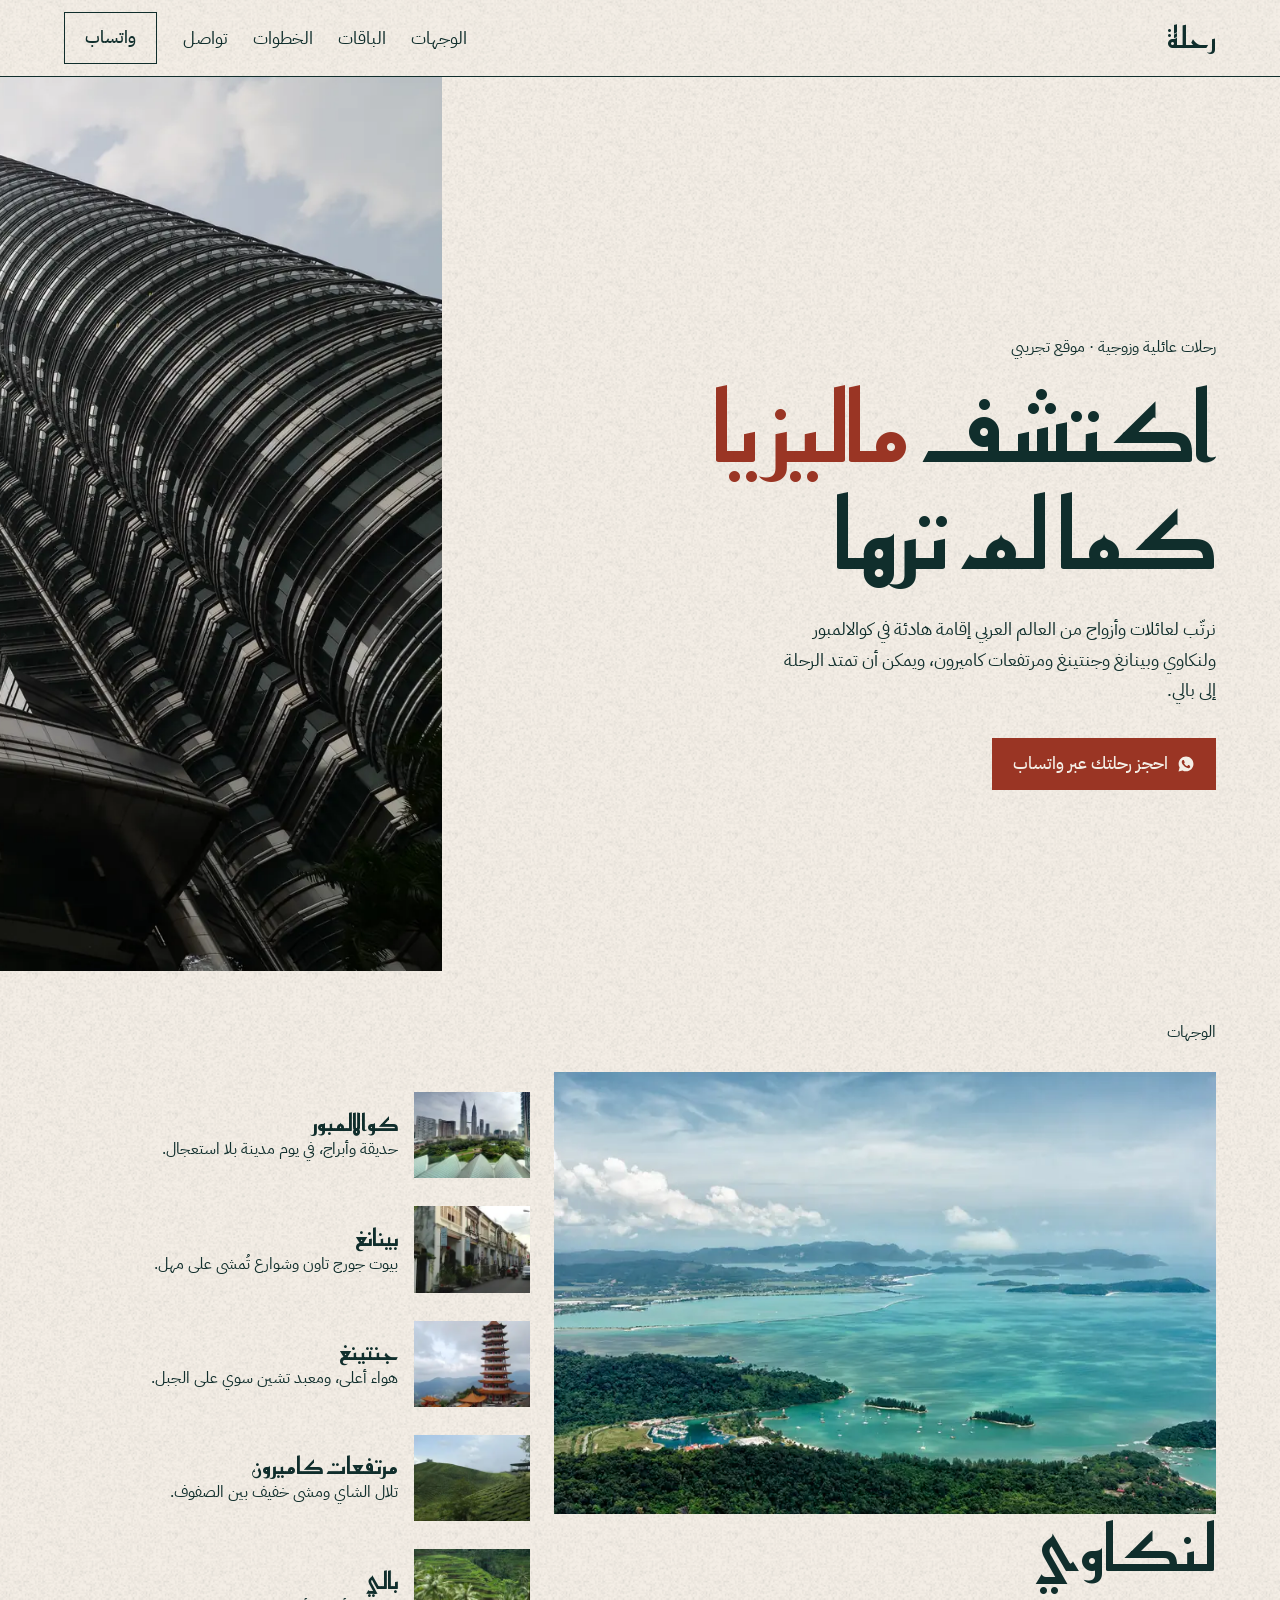
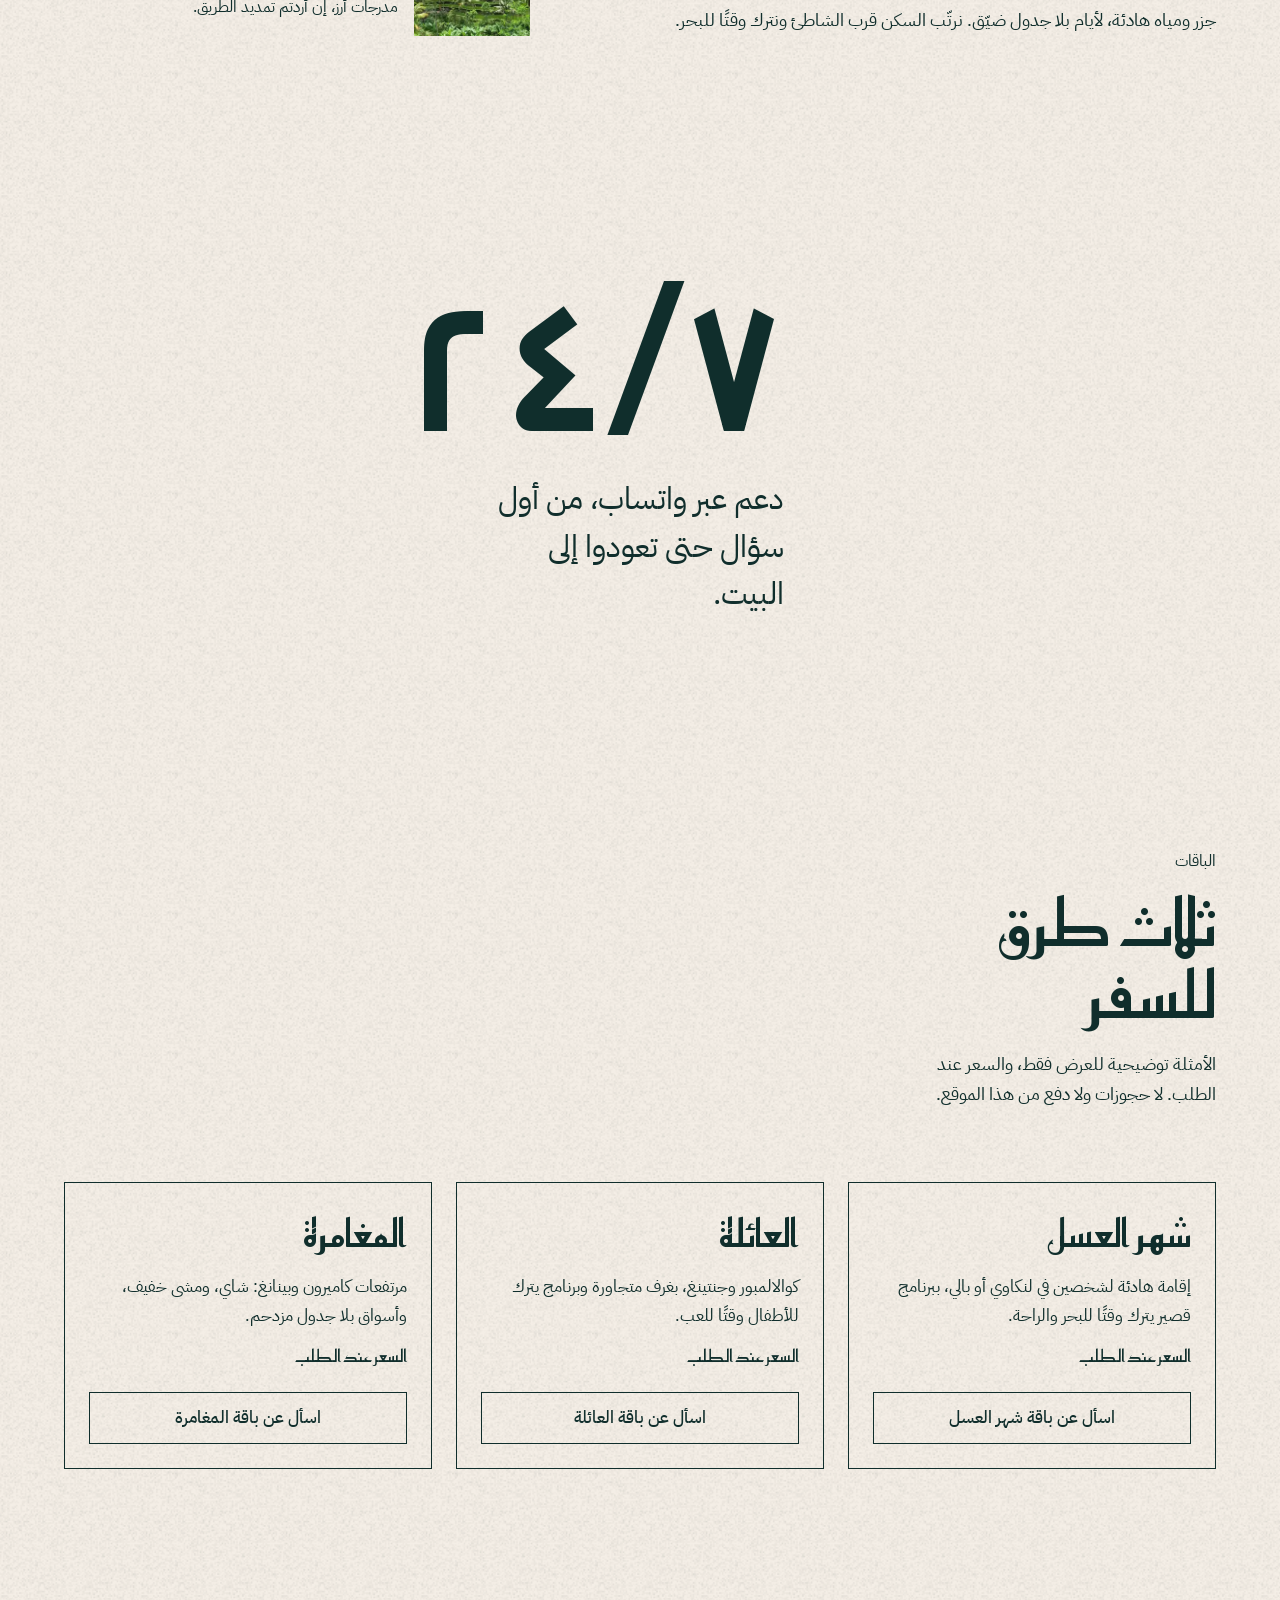
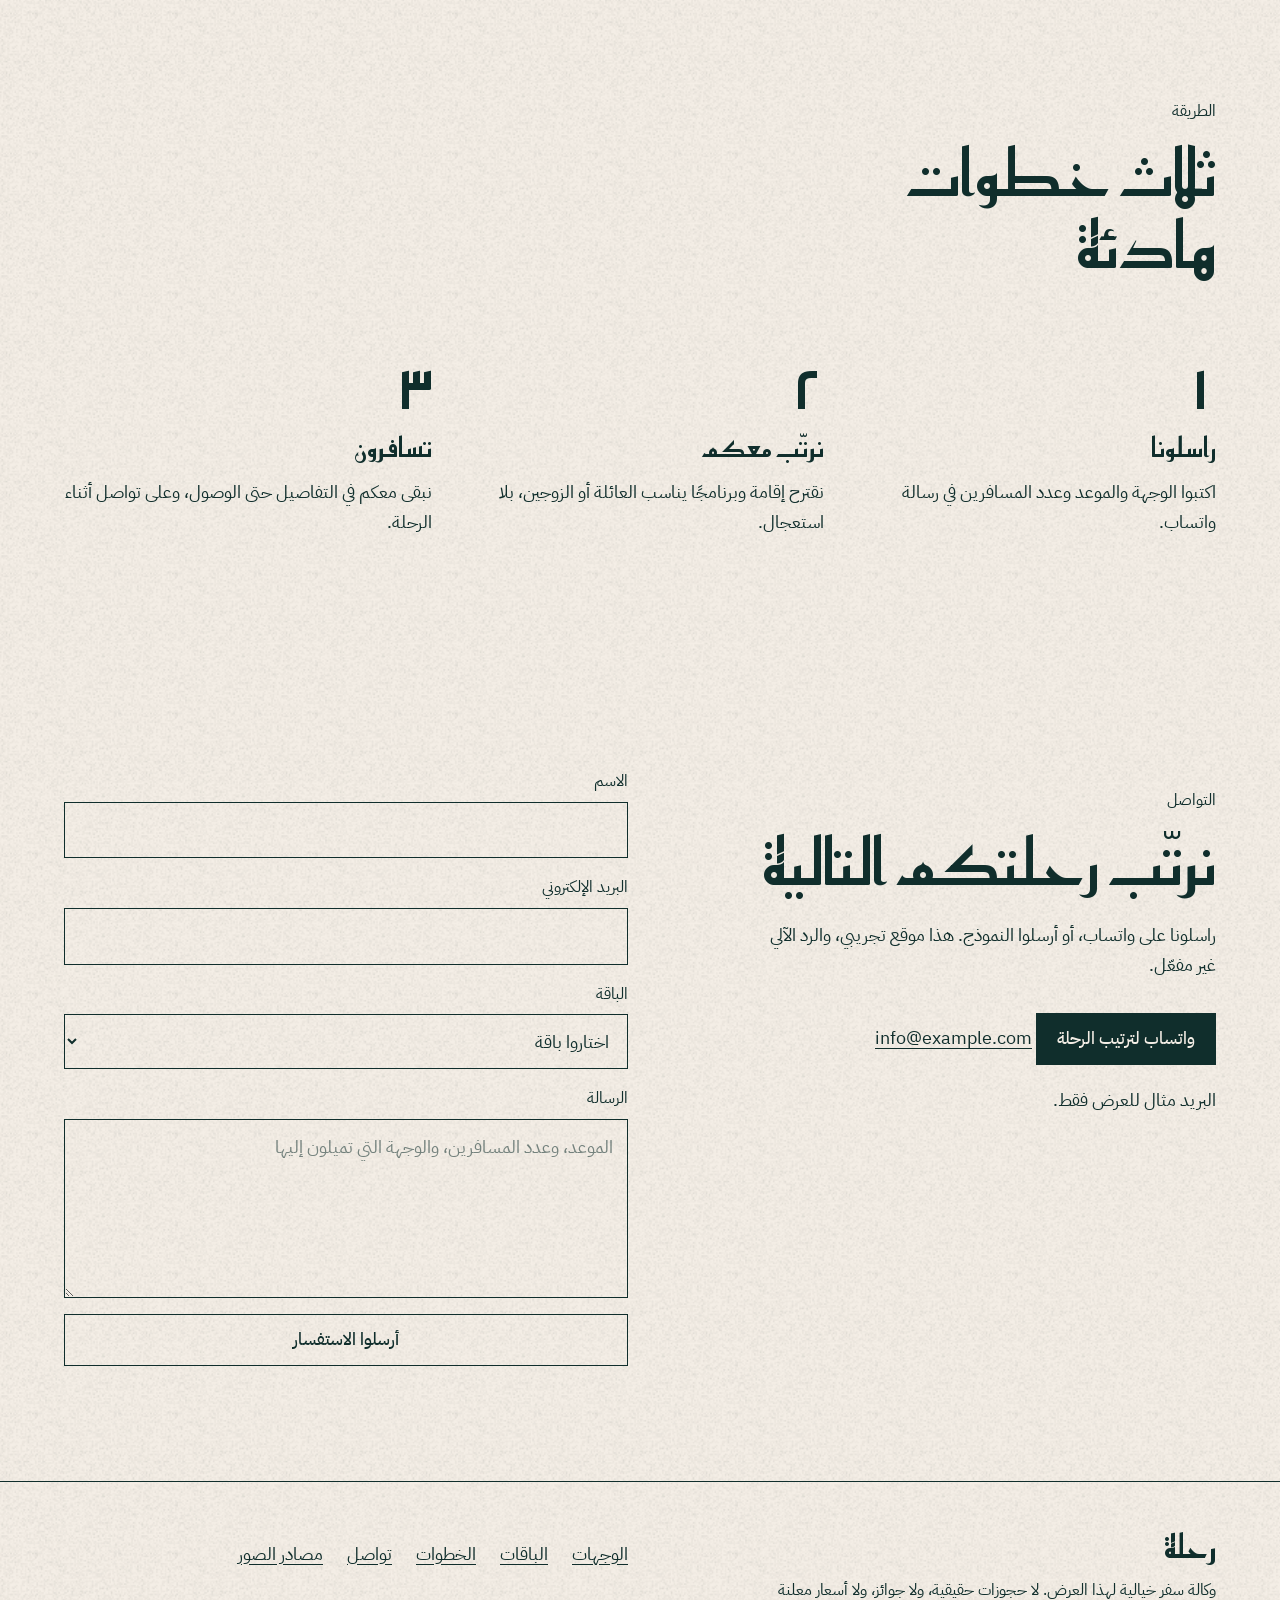
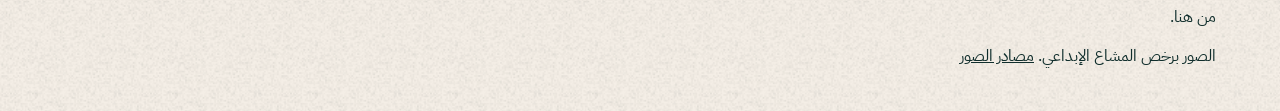
==== index.html @ d16dc06d "Add the Arabic RTL landing page for رحلة. A static demo for a fictional Malaysia travel agency: pape" ====
<!DOCTYPE html>
<html lang="ar" dir="rtl">
<head>
  <meta charset="utf-8">
  <meta name="viewport" content="width=device-width, initial-scale=1">
  <title>رحلة | رحلات عائلية إلى ماليزيا وجنوب شرق آسيا</title>
  <meta name="description" content="رحلة وكالة سفر تجريبية ترتّب رحلات هادئة للعائلات والأزواج إلى كوالالمبور ولنكاوي وبينانغ وجنتينغ ومرتفعات كاميرون وبالي. السعر عند الطلب، والتواصل عبر واتساب.">
  <link rel="canonical" href="https://mohammedbagowabair.github.io/Rihla-Arabic-Travel-Landing-Page/">
  <meta name="theme-color" content="#F4EEE6">
  <meta name="robots" content="index,follow">
  <meta property="og:type" content="website">
  <meta property="og:locale" content="ar_AR">
  <meta property="og:site_name" content="رحلة">
  <meta property="og:title" content="رحلة | اكتشف ماليزيا">
  <meta property="og:description" content="رحلات تجريبية هادئة للعائلات والأزواج إلى ماليزيا وجنوب شرق آسيا. السعر عند الطلب، والحجز عبر واتساب.">
  <meta property="og:url" content="https://mohammedbagowabair.github.io/Rihla-Arabic-Travel-Landing-Page/">
  <meta property="og:image" content="https://mohammedbagowabair.github.io/Rihla-Arabic-Travel-Landing-Page/img/og.webp">
  <meta property="og:image:width" content="1200">
  <meta property="og:image:height" content="630">
  <meta property="og:image:alt" content="ساحل لنكاوي من الأعلى: جزر صغيرة ومياه هادئة.">
  <meta name="twitter:card" content="summary_large_image">
  <meta name="twitter:title" content="رحلة | اكتشف ماليزيا">
  <meta name="twitter:description" content="رحلات تجريبية هادئة للعائلات والأزواج إلى ماليزيا وجنوب شرق آسيا.">
  <meta name="twitter:image" content="https://mohammedbagowabair.github.io/Rihla-Arabic-Travel-Landing-Page/img/og.webp">
  <meta name="twitter:image:alt" content="ساحل لنكاوي من الأعلى: جزر صغيرة ومياه هادئة.">
  <link rel="icon" href="favicon.svg" type="image/svg+xml">
  <link rel="preconnect" href="https://fonts.googleapis.com">
  <link rel="preconnect" href="https://fonts.gstatic.com" crossorigin>
  <link rel="stylesheet" href="https://fonts.googleapis.com/css2?family=IBM+Plex+Sans+Arabic:wght@400;500&family=Reem+Kufi:wght@500&display=swap">
  <link rel="preload" as="image" href="img/hero-700.webp" imagesrcset="img/hero-700.webp 700w, img/hero-1100.webp 1100w" imagesizes="(max-width: 860px) 92vw, 44vw">
  <link rel="stylesheet" href="css/styles.css">
  <script type="application/ld+json">
  {
    "@context": "https://schema.org",
    "@type": "WebSite",
    "name": "رحلة",
    "url": "https://mohammedbagowabair.github.io/Rihla-Arabic-Travel-Landing-Page/",
    "inLanguage": "ar",
    "description": "موقع تجريبي لوكالة سفر خيالية ترتّب رحلات عائلية وزوجية إلى ماليزيا وجنوب شرق آسيا."
  }
  </script>
  <script>document.documentElement.classList.add("js");</script>
</head>
<body>
  <a class="skip" href="#main">تخطّي إلى المحتوى</a>
  <header class="site-header">
    <div class="wrap header-inner">
      <a class="brand" href="#top">رحلة</a>
      <nav class="nav" aria-label="التنقل الرئيسي">
        <a href="#destinations">الوجهات</a>
        <a href="#packages">الباقات</a>
        <a href="#steps">الخطوات</a>
        <a href="#contact">تواصل</a>
      </nav>
      <a class="btn header-cta" href="https://wa.me/967783964784?text=%D9%85%D8%B1%D8%AD%D8%A8%D9%8B%D8%A7%D8%8C%20%D9%84%D8%AF%D9%8A%20%D8%A7%D8%B3%D8%AA%D9%81%D8%B3%D8%A7%D8%B1%20%D8%B9%D9%86%20%D8%B1%D8%AD%D9%84%D8%A9%20%D9%85%D8%B9%20%D9%88%D9%83%D8%A7%D9%84%D8%A9%20%D8%B1%D8%AD%D9%84%D8%A9." target="_blank" rel="noopener noreferrer">واتساب</a>
    </div>
  </header>

  <main id="main">
    <section class="hero" id="top" aria-labelledby="hero-title">
      <div class="wrap grid-12 hero__grid">
        <div class="hero__copy">
          <p class="kicker">رحلات عائلية وزوجية · موقع تجريبي</p>
          <h1 id="hero-title">
            <span>اكتشف <em>ماليزيا</em></span>
            <span>كما لم ترها</span>
          </h1>
          <p class="lede">نرتّب لعائلات وأزواج من العالم العربي إقامة هادئة في كوالالمبور ولنكاوي وبينانغ وجنتينغ ومرتفعات كاميرون، ويمكن أن تمتد الرحلة إلى بالي.</p>
          <p class="hero__actions">
            <a class="btn btn--accent" href="https://wa.me/967783964784?text=%D9%85%D8%B1%D8%AD%D8%A8%D9%8B%D8%A7%D8%8C%20%D8%A3%D9%88%D8%AF%20%D8%AD%D8%AC%D8%B2%20%D8%B1%D8%AD%D9%84%D8%A9%20%D8%A5%D9%84%D9%89%20%D9%85%D8%A7%D9%84%D9%8A%D8%B2%D9%8A%D8%A7." target="_blank" rel="noopener noreferrer">
              <svg viewBox="0 0 24 24" width="18" height="18" aria-hidden="true"><path fill="currentColor" d="M12.04 2C6.58 2 2.15 6.4 2.15 11.83c0 1.74.46 3.44 1.34 4.94L2 22l5.39-1.41a10.1 10.1 0 0 0 4.65 1.12h.01c5.46 0 9.89-4.4 9.89-9.83C21.94 6.4 17.5 2 12.04 2zm5.76 14.12c-.24.68-1.4 1.3-1.94 1.38-.5.07-1.12.1-1.81-.11-.41-.13-.95-.31-1.64-.61-2.88-1.25-4.76-4.16-4.9-4.35-.14-.19-1.16-1.54-1.16-2.94s.73-2.08 1-2.37c.24-.27.64-.39 1.02-.39.12 0 .23 0 .33.01.3.01.45.03.65.5.24.58.82 2 .89 2.15.07.14.12.32.02.51-.09.19-.14.31-.28.48-.14.16-.29.36-.41.48-.14.14-.28.29-.12.56.16.27.71 1.17 1.52 1.9 1.05.93 1.93 1.22 2.2 1.36.27.14.43.12.59-.07.16-.19.68-.79.86-1.06.18-.27.36-.22.6-.13.24.09 1.53.72 1.79.85.26.13.44.2.5.31.07.11.07.64-.17 1.32z"/></svg>
              احجز رحلتك عبر واتساب
            </a>
          </p>
        </div>
      </div>
      <img class="hero__subject" src="img/hero-1100.webp" srcset="img/hero-700.webp 700w, img/hero-1100.webp 1100w" sizes="(max-width: 860px) 92vw, 44vw" width="1100" height="1811" alt="برج بتروناس في كوالالمبور من الأسفل، يملأ الإطار نحو السماء." fetchpriority="high" decoding="async">
    </section>

    <section class="section" id="destinations" aria-labelledby="dest-title">
      <div class="wrap grid-12">
        <div class="dest__feature" data-reveal>
          <p class="kicker">الوجهات</p>
          <figure>
            <img src="img/langkawi-800.webp" srcset="img/langkawi-800.webp 800w, img/langkawi-1200.webp 1200w" sizes="(max-width: 860px) 92vw, 54vw" width="1200" height="794" alt="منظر جوي لساحل لنكاوي: جزر صغيرة ومياه فيروزية وغابة." loading="lazy" decoding="async">
            <figcaption>
              <h2 id="dest-title">لنكاوي</h2>
              <p>جزر ومياه هادئة، لأيام بلا جدول ضيّق. نرتّب السكن قرب الشاطئ ونترك وقتًا للبحر.</p>
            </figcaption>
          </figure>
        </div>
        <ul class="dest-list" data-reveal>
          <li>
            <img src="img/kl-240.webp" srcset="img/kl-240.webp 240w, img/kl-480.webp 480w" sizes="116px" width="480" height="360" alt="أبراج بتروناس من بعيد خلف حديقة في كوالالمبور." loading="lazy" decoding="async">
            <div>
              <h3>كوالالمبور</h3>
              <p>حديقة وأبراج، في يوم مدينة بلا استعجال.</p>
            </div>
          </li>
          <li>
            <img src="img/penang-240.webp" srcset="img/penang-240.webp 240w, img/penang-480.webp 480w" sizes="116px" width="480" height="360" alt="شارع قديم في جورج تاون ببينانغ وبيوت ذات شرفات." loading="lazy" decoding="async">
            <div>
              <h3>بينانغ</h3>
              <p>بيوت جورج تاون وشوارع تُمشى على مهل.</p>
            </div>
          </li>
          <li>
            <img src="img/genting-240.webp" srcset="img/genting-240.webp 240w, img/genting-480.webp 480w" sizes="116px" width="480" height="360" alt="باغودا معبد تشين سوي في مرتفعات جنتينغ تحت سماء غائمة." loading="lazy" decoding="async">
            <div>
              <h3>جنتينغ</h3>
              <p>هواء أعلى، ومعبد تشين سوي على الجبل.</p>
            </div>
          </li>
          <li>
            <img src="img/cameron-240.webp" srcset="img/cameron-240.webp 240w, img/cameron-480.webp 480w" sizes="116px" width="480" height="360" alt="تلال شاي خضراء في مرتفعات كاميرون." loading="lazy" decoding="async">
            <div>
              <h3>مرتفعات كاميرون</h3>
              <p>تلال الشاي ومشى خفيف بين الصفوف.</p>
            </div>
          </li>
          <li>
            <img src="img/bali-240.webp" srcset="img/bali-240.webp 240w, img/bali-480.webp 480w" sizes="116px" width="480" height="360" alt="مدرجات أرز ونخيل في بالي." loading="lazy" decoding="async">
            <div>
              <h3>بالي</h3>
              <p>مدرجات أرز، إن أردتم تمديد الطريق.</p>
            </div>
          </li>
        </ul>
      </div>
    </section>

    <section class="section promise" id="promise" aria-labelledby="promise-title">
      <div class="wrap promise__inner" data-reveal>
        <h2 id="promise-title">
          <span class="promise__num">٢٤/٧</span>
          <span class="promise__line">دعم عبر واتساب، من أول سؤال حتى تعودوا إلى البيت.</span>
        </h2>
      </div>
    </section>

    <section class="section" id="packages" aria-labelledby="packages-title">
      <div class="wrap grid-12">
        <div class="section-head" data-reveal>
          <p class="kicker">الباقات</p>
          <h2 class="section-title" id="packages-title">ثلاث طرق للسفر</h2>
          <p class="note">الأمثلة توضيحية للعرض فقط، والسعر عند الطلب. لا حجوزات ولا دفع من هذا الموقع.</p>
        </div>
        <div class="cards">
          <article class="card" data-reveal>
            <h3>شهر العسل</h3>
            <p>إقامة هادئة لشخصين في لنكاوي أو بالي، ببرنامج قصير يترك وقتًا للبحر والراحة.</p>
            <p class="card__price">السعر عند الطلب</p>
            <a class="btn btn--block" href="https://wa.me/967783964784?text=%D9%85%D8%B1%D8%AD%D8%A8%D9%8B%D8%A7%D8%8C%20%D8%A3%D9%88%D8%AF%20%D8%A7%D9%84%D8%A7%D8%B3%D8%AA%D9%81%D8%B3%D8%A7%D8%B1%20%D8%B9%D9%86%20%D8%A8%D8%A7%D9%82%D8%A9%20%D8%B4%D9%87%D8%B1%20%D8%A7%D9%84%D8%B9%D8%B3%D9%84." target="_blank" rel="noopener noreferrer">اسأل عن باقة شهر العسل</a>
          </article>
          <article class="card" data-reveal>
            <h3>العائلة</h3>
            <p>كوالالمبور وجنتينغ، بغرف متجاورة وبرنامج يترك للأطفال وقتًا للعب.</p>
            <p class="card__price">السعر عند الطلب</p>
            <a class="btn btn--block" href="https://wa.me/967783964784?text=%D9%85%D8%B1%D8%AD%D8%A8%D9%8B%D8%A7%D8%8C%20%D8%A3%D9%88%D8%AF%20%D8%A7%D9%84%D8%A7%D8%B3%D8%AA%D9%81%D8%B3%D8%A7%D8%B1%20%D8%B9%D9%86%20%D8%A8%D8%A7%D9%82%D8%A9%20%D8%A7%D9%84%D8%B9%D8%A7%D8%A6%D9%84%D8%A9." target="_blank" rel="noopener noreferrer">اسأل عن باقة العائلة</a>
          </article>
          <article class="card" data-reveal>
            <h3>المغامرة</h3>
            <p>مرتفعات كاميرون وبينانغ: شاي، ومشى خفيف، وأسواق بلا جدول مزدحم.</p>
            <p class="card__price">السعر عند الطلب</p>
            <a class="btn btn--block" href="https://wa.me/967783964784?text=%D9%85%D8%B1%D8%AD%D8%A8%D9%8B%D8%A7%D8%8C%20%D8%A3%D9%88%D8%AF%20%D8%A7%D9%84%D8%A7%D8%B3%D8%AA%D9%81%D8%B3%D8%A7%D8%B1%20%D8%B9%D9%86%20%D8%A8%D8%A7%D9%82%D8%A9%20%D8%A7%D9%84%D9%85%D8%BA%D8%A7%D9%85%D8%B1%D8%A9." target="_blank" rel="noopener noreferrer">اسأل عن باقة المغامرة</a>
          </article>
        </div>
      </div>
    </section>

    <section class="section" id="steps" aria-labelledby="steps-title">
      <div class="wrap grid-12">
        <div class="section-head" data-reveal>
          <p class="kicker">الطريقة</p>
          <h2 class="section-title" id="steps-title">ثلاث خطوات هادئة</h2>
        </div>
        <ol class="steps">
          <li data-reveal>
            <h3>راسلونا</h3>
            <p>اكتبوا الوجهة والموعد وعدد المسافرين في رسالة واتساب.</p>
          </li>
          <li data-reveal>
            <h3>نرتّب معكم</h3>
            <p>نقترح إقامة وبرنامجًا يناسب العائلة أو الزوجين، بلا استعجال.</p>
          </li>
          <li data-reveal>
            <h3>تسافرون</h3>
            <p>نبقى معكم في التفاصيل حتى الوصول، وعلى تواصل أثناء الرحلة.</p>
          </li>
        </ol>
      </div>
    </section>

    <section class="section" id="contact" aria-labelledby="contact-title">
      <div class="wrap grid-12">
        <div class="contact__intro" data-reveal>
          <p class="kicker">التواصل</p>
          <h2 class="section-title" id="contact-title">نرتّب رحلتكم التالية</h2>
          <p>راسلونا على واتساب، أو أرسلوا النموذج. هذا موقع تجريبي، والرد الآلي غير مفعّل.</p>
          <a class="btn btn--ink" href="https://wa.me/967783964784?text=%D9%85%D8%B1%D8%AD%D8%A8%D9%8B%D8%A7%D8%8C%20%D8%A3%D9%88%D8%AF%20%D8%AA%D8%B1%D8%AA%D9%8A%D8%A8%20%D8%B1%D8%AD%D9%84%D8%A9%20%D8%A5%D9%84%D9%89%20%D9%85%D8%A7%D9%84%D9%8A%D8%B2%D9%8A%D8%A7%20%D9%85%D8%B9%D9%83%D9%85." target="_blank" rel="noopener noreferrer">واتساب لترتيب الرحلة</a>
          <!-- Placeholder address for the demo. Replace info@example.com before any real use. -->
          <a class="mail" href="mailto:info@example.com">info@example.com</a>
          <p class="note">البريد مثال للعرض فقط.</p>
        </div>
        <!-- TODO: replace your-email@example.com with the agency inbox before using this form. -->
        <form class="contact__form" action="https://formsubmit.co/your-email@example.com" method="POST" data-reveal>
          <input type="hidden" name="_subject" value="استفسار جديد من موقع رحلة">
          <input type="hidden" name="_template" value="table">
          <input type="hidden" name="_captcha" value="false">
          <p class="hp">
            <label for="company">اتركوا هذا الحقل فارغًا</label>
            <input id="company" name="_honey" type="text" tabindex="-1" autocomplete="off">
          </p>
          <label class="field">
            <span>الاسم</span>
            <input id="name" name="name" type="text" autocomplete="name" required>
          </label>
          <label class="field">
            <span>البريد الإلكتروني</span>
            <input id="email" name="email" type="email" autocomplete="email" inputmode="email" required>
          </label>
          <label class="field">
            <span>الباقة</span>
            <select id="package" name="package" required>
              <option value="" selected>اختاروا باقة</option>
              <option value="شهر العسل">شهر العسل</option>
              <option value="العائلة">العائلة</option>
              <option value="المغامرة">المغامرة</option>
              <option value="لم أحدد بعد">لم أحدد بعد</option>
            </select>
          </label>
          <label class="field">
            <span>الرسالة</span>
            <textarea id="message" name="message" rows="5" required placeholder="الموعد، وعدد المسافرين، والوجهة التي تميلون إليها"></textarea>
          </label>
          <button class="btn" type="submit">أرسلوا الاستفسار</button>
        </form>
      </div>
    </section>
  </main>

  <footer class="site-footer">
    <div class="wrap footer-grid">
      <div class="footer-brand">
        <strong>رحلة</strong>
        <p>وكالة سفر خيالية لهذا العرض. لا حجوزات حقيقية، ولا جوائز، ولا أسعار معلنة من هنا.</p>
        <p class="footer-meta">الصور برخص المشاع الإبداعي. <a href="credits.html">مصادر الصور</a></p>
      </div>
      <nav class="footer-nav" aria-label="روابط التذييل">
        <a href="#destinations">الوجهات</a>
        <a href="#packages">الباقات</a>
        <a href="#steps">الخطوات</a>
        <a href="#contact">تواصل</a>
        <a href="credits.html">مصادر الصور</a>
      </nav>
    </div>
  </footer>
  <script src="js/main.js"></script>
</body>
</html>
---- css/styles.css ----
/* رحلة — three colours only.
   --paper background, --ink text and lines, --accent on the hero CTA and one headline word. */

:root {
  --paper: #f4eee6;
  --ink: #102e2c;
  --accent: #9a3524;
  --display: "Reem Kufi", "IBM Plex Sans Arabic", "Segoe UI", Tahoma, sans-serif;
  --body: "IBM Plex Sans Arabic", "Segoe UI", Tahoma, sans-serif;
  --pad: clamp(4.75rem, 9vw, 7.5rem);
  --gutter: 1.5rem;
  --max: 72rem;
  --edge: clamp(1.25rem, 4vw, 2rem);
}

*,
*::before,
*::after {
  box-sizing: border-box;
}

html {
  overflow-x: clip;
  scroll-behavior: auto;
}

body {
  margin: 0;
  overflow-x: clip;
  background-color: var(--paper);
  background-image: url("../img/grain.webp");
  background-repeat: repeat;
  background-size: 140px 140px;
  color: var(--ink);
  font-family: var(--body);
  font-size: 1.125rem;
  font-weight: 400;
  line-height: 1.7;
  text-rendering: optimizeLegibility;
}

img {
  max-width: 100%;
  height: auto;
  display: block;
}

h1, h2, h3, p, ul, ol, figure {
  margin: 0;
}

ul, ol {
  padding: 0;
  list-style: none;
}

a {
  color: inherit;
}

:focus-visible {
  outline: 2px solid var(--ink);
  outline-offset: 3px;
}

::selection {
  background: var(--ink);
  color: var(--paper);
}

.skip {
  position: absolute;
  inset-block-start: 0.75rem;
  inset-inline-start: 0.75rem;
  z-index: 80;
  transform: translateY(-200%);
  background: var(--ink);
  color: var(--paper);
  padding: 0.6rem 1rem;
  text-decoration: none;
}

.skip:focus {
  transform: none;
}

.wrap {
  width: min(calc(100% - var(--edge) * 2), var(--max));
  margin-inline: auto;
}

.grid-12 {
  display: grid;
  grid-template-columns: repeat(12, minmax(0, 1fr));
  column-gap: var(--gutter);
}

.section {
  overflow-x: clip;
  padding-block: var(--pad);
}

.kicker {
  font-size: 1rem;
  line-height: 1.5;
  margin-block-end: 1rem;
}

.site-header {
  position: sticky;
  inset-block-start: 0;
  z-index: 40;
  background-color: var(--paper);
  background-image: url("../img/grain.webp");
  background-repeat: repeat;
  background-size: 140px 140px;
  border-block-end: 1px solid var(--ink);
}

.header-inner {
  display: flex;
  flex-wrap: wrap;
  align-items: center;
  gap: 0.75rem 1.5rem;
  min-block-size: 4.5rem;
  padding-block: 0.75rem;
}

.brand {
  font-family: var(--display);
  font-size: 1.85rem;
  font-weight: 500;
  line-height: 1;
  text-decoration: none;
}

.nav {
  display: flex;
  flex-wrap: wrap;
  gap: 0.25rem 1.25rem;
  margin-inline-start: auto;
}

.nav a {
  display: inline-flex;
  align-items: center;
  min-block-size: 3rem;
  padding-inline: 0.15rem;
  text-decoration: none;
}

.nav a:hover {
  text-decoration: underline;
  text-underline-offset: 0.28em;
}

.header-cta {
  display: inline-flex;
}

.hero {
  position: relative;
  overflow-x: clip;
  min-block-size: calc(100svh - 4.5rem);
  padding-block: var(--pad);
}

.hero__grid {
  position: relative;
  z-index: 2;
  min-block-size: calc(100svh - 4.5rem - var(--pad) * 2);
  align-items: end;
}

.hero__copy {
  grid-column: 1 / 8;
}

.hero h1 {
  font-family: var(--display);
  font-weight: 500;
  font-size: clamp(2.85rem, 12.5vw, 4.25rem);
  line-height: 1.12;
  letter-spacing: 0;
}

.hero h1 span {
  display: block;
}

.hero h1 em {
  font-style: normal;
  color: var(--accent);
}

.lede {
  margin-block-start: 1.5rem;
  max-inline-size: 28rem;
  font-size: 1.125rem;
}

.hero__actions {
  margin-block-start: 2rem;
}

.hero__subject {
  position: absolute;
  z-index: 1;
  pointer-events: none;
  inset-block-start: -4%;
  inset-inline-end: -8vw;
  inline-size: min(44vw, 34rem);
  block-size: 112%;
  object-fit: cover;
  object-position: center 42%;
}

.btn {
  display: inline-flex;
  align-items: center;
  justify-content: center;
  gap: 0.55rem;
  min-block-size: 3.25rem;
  padding-inline: 1.25rem;
  border: 1px solid var(--ink);
  background: transparent;
  color: var(--ink);
  font: 500 1.05rem / 1.2 var(--body);
  text-decoration: none;
  cursor: pointer;
}

.btn svg {
  flex: 0 0 auto;
}

.btn--accent {
  background: var(--accent);
  border-color: var(--accent);
  color: var(--paper);
}

.btn--ink {
  background: var(--ink);
  color: var(--paper);
}

.btn--block {
  inline-size: 100%;
}

.dest__feature {
  grid-column: 1 / 8;
}

.dest__feature h2,
.section-title {
  font-family: var(--display);
  font-weight: 500;
  font-size: clamp(2.6rem, 5vw, 4.5rem);
  line-height: 1.12;
  letter-spacing: 0;
}

.dest__feature figure {
  margin-block-start: 1.75rem;
}

.dest__feature img {
  inline-size: 100%;
  aspect-ratio: 3 / 2;
  object-fit: cover;
}

.dest__feature figcaption p {
  margin-block-start: 1.25rem;
  max-inline-size: 36rem;
}

.dest-list {
  grid-column: 8 / 13;
  align-self: end;
  display: grid;
  gap: 1.75rem;
}

.dest-list li {
  display: grid;
  grid-template-columns: 7.25rem minmax(0, 1fr);
  gap: 1rem;
  align-items: center;
}

.dest-list img {
  inline-size: 7.25rem;
  block-size: 5.4rem;
  object-fit: cover;
}

.dest-list h3 {
  font-family: var(--display);
  font-size: 1.45rem;
  font-weight: 500;
  line-height: 1.25;
}

.dest-list p {
  font-size: 1rem;
  line-height: 1.55;
}

.promise__inner {
  max-inline-size: 16em;
}

.promise h2 {
  font-weight: 400;
}

.promise__num {
  display: block;
  font-family: var(--display);
  font-weight: 500;
  font-size: clamp(6.5rem, 18vw, 12.5rem);
  line-height: 0.95;
  letter-spacing: 0;
}

.promise__line {
  display: block;
  margin-block-start: 1.25rem;
  font-family: var(--body);
  font-size: clamp(1.35rem, 2.4vw, 2rem);
  font-weight: 400;
  line-height: 1.55;
}

.section-head {
  grid-column: 1 / -1;
  max-inline-size: 18em;
  margin-block-end: clamp(2.5rem, 6vw, 4.5rem);
}

.note {
  margin-block-start: 1rem;
  max-inline-size: 36rem;
}

.cards {
  grid-column: 1 / -1;
  display: grid;
  grid-template-columns: repeat(12, minmax(0, 1fr));
  gap: var(--gutter);
}

.card {
  grid-column: span 4;
  display: flex;
  flex-direction: column;
  gap: 1rem;
  min-block-size: 100%;
  padding: 1.75rem 1.5rem 1.5rem;
  border: 1px solid var(--ink);
  background: transparent;
}

.card h3 {
  font-family: var(--display);
  font-size: clamp(1.8rem, 3vw, 2.4rem);
  font-weight: 500;
  line-height: 1.2;
}

.card p {
  font-size: 1.05rem;
}

.card__price {
  margin-block-start: auto;
  font-family: var(--display);
  font-size: 1.35rem;
  line-height: 1.3;
}

.card .btn {
  margin-block-start: 0.5rem;
}

.steps {
  grid-column: 1 / -1;
  display: grid;
  grid-template-columns: repeat(12, minmax(0, 1fr));
  gap: var(--gutter);
  counter-reset: step;
}

.steps li {
  grid-column: span 4;
  display: grid;
  gap: 0.75rem;
  align-content: start;
}

.steps li::before {
  counter-increment: step;
  content: counter(step, arabic-indic);
  font-family: var(--display);
  font-size: clamp(3rem, 5vw, 4.25rem);
  line-height: 1;
  font-weight: 500;
}

.steps h3 {
  font-family: var(--display);
  font-size: 1.7rem;
  font-weight: 500;
  line-height: 1.25;
}

.contact__intro {
  grid-column: 1 / 6;
}

.contact__intro .section-title {
  max-inline-size: 8em;
}

.contact__intro p {
  margin-block-start: 1.25rem;
  max-inline-size: 28rem;
}

.contact__intro .btn {
  margin-block-start: 2rem;
}

.mail {
  display: inline-block;
  margin-block-start: 1.25rem;
  text-underline-offset: 0.22em;
}

.contact__form {
  grid-column: 7 / 13;
  display: grid;
  gap: 1rem;
}

.field {
  display: grid;
  gap: 0.4rem;
}

.field span {
  font-size: 1rem;
}

.field input,
.field select,
.field textarea {
  inline-size: 100%;
  min-block-size: 3.25rem;
  padding: 0.75rem 0.9rem;
  border: 1px solid var(--ink);
  border-radius: 0;
  background: transparent;
  color: var(--ink);
  font: inherit;
}

.field textarea {
  min-block-size: 9rem;
  resize: vertical;
}

.field input::placeholder,
.field textarea::placeholder {
  color: var(--ink);
  opacity: 0.55;
}

.hp {
  position: absolute;
  inline-size: 1px;
  block-size: 1px;
  padding: 0;
  margin: -1px;
  overflow: hidden;
  clip-path: inset(50%);
  white-space: nowrap;
  border: 0;
}

.site-footer {
  overflow-x: clip;
  padding-block: 3rem 2.5rem;
  border-block-start: 1px solid var(--ink);
}

.footer-grid {
  display: grid;
  grid-template-columns: repeat(12, minmax(0, 1fr));
  gap: 1.5rem var(--gutter);
}

.footer-brand {
  grid-column: 1 / 7;
}

.footer-brand strong {
  display: block;
  font-family: var(--display);
  font-size: 2rem;
  font-weight: 500;
  line-height: 1.1;
}

.footer-brand p,
.footer-meta {
  margin-block-start: 0.75rem;
  font-size: 1rem;
  max-inline-size: 28rem;
}

.footer-nav {
  grid-column: 7 / 13;
  display: flex;
  flex-wrap: wrap;
  gap: 0.75rem 1.5rem;
  align-content: start;
}

.footer-nav a {
  display: inline-flex;
  align-items: center;
  min-block-size: 3rem;
  text-underline-offset: 0.22em;
}

.credits-page {
  padding-block: var(--pad) 4rem;
}

.credits-page h1 {
  font-family: var(--display);
  font-weight: 500;
  font-size: clamp(2.8rem, 6vw, 4.5rem);
  line-height: 1.12;
}

.credits-page .lead {
  margin-block: 1.25rem 2.5rem;
  max-inline-size: 38rem;
}

.credits-list {
  display: grid;
  gap: 1.75rem;
}

.credits-list li {
  max-inline-size: 42rem;
  padding-block-end: 1.25rem;
  border-block-end: 1px solid var(--ink);
}

.credits-list a {
  text-underline-offset: 0.2em;
}

@media (min-width: 960px) {
  .hero h1 {
    font-size: clamp(6rem, 7vw, 7rem);
  }
}

@media (max-width: 860px) {
  .nav {
    margin-inline-start: 0;
    flex-basis: 100%;
    order: 3;
  }

  .header-cta {
    margin-inline-start: auto;
  }

  .hero {
    min-block-size: 0;
  }

  .hero__grid {
    min-block-size: 0;
    display: block;
  }

  .hero__copy {
    max-inline-size: none;
  }

  .hero__subject {
    position: relative;
    inset: auto;
    display: block;
    inline-size: 100vw;
    max-inline-size: 100vw;
    block-size: auto;
    aspect-ratio: 4 / 5;
    margin-inline: calc(50% - 50vw);
    margin-block-start: 2.5rem;
    margin-block-end: -6.5rem;
    object-position: center 28%;
  }

  .dest__feature,
  .dest-list,
  .contact__intro,
  .contact__form {
    grid-column: 1 / -1;
  }

  .dest-list {
    margin-block-start: 3rem;
  }

  .card,
  .steps li {
    grid-column: 1 / -1;
  }
}

@media (max-width: 560px) {
  .dest-list li {
    grid-template-columns: 5.75rem minmax(0, 1fr);
  }

  .dest-list img {
    inline-size: 5.75rem;
    block-size: 4.4rem;
  }
}

@media (prefers-reduced-motion: no-preference) {
  .js [data-reveal] {
    opacity: 0;
    transform: translateY(1.4rem);
    transition: opacity 0.7s ease, transform 0.7s ease;
  }

  .js [data-reveal].is-in {
    opacity: 1;
    transform: none;
  }
}
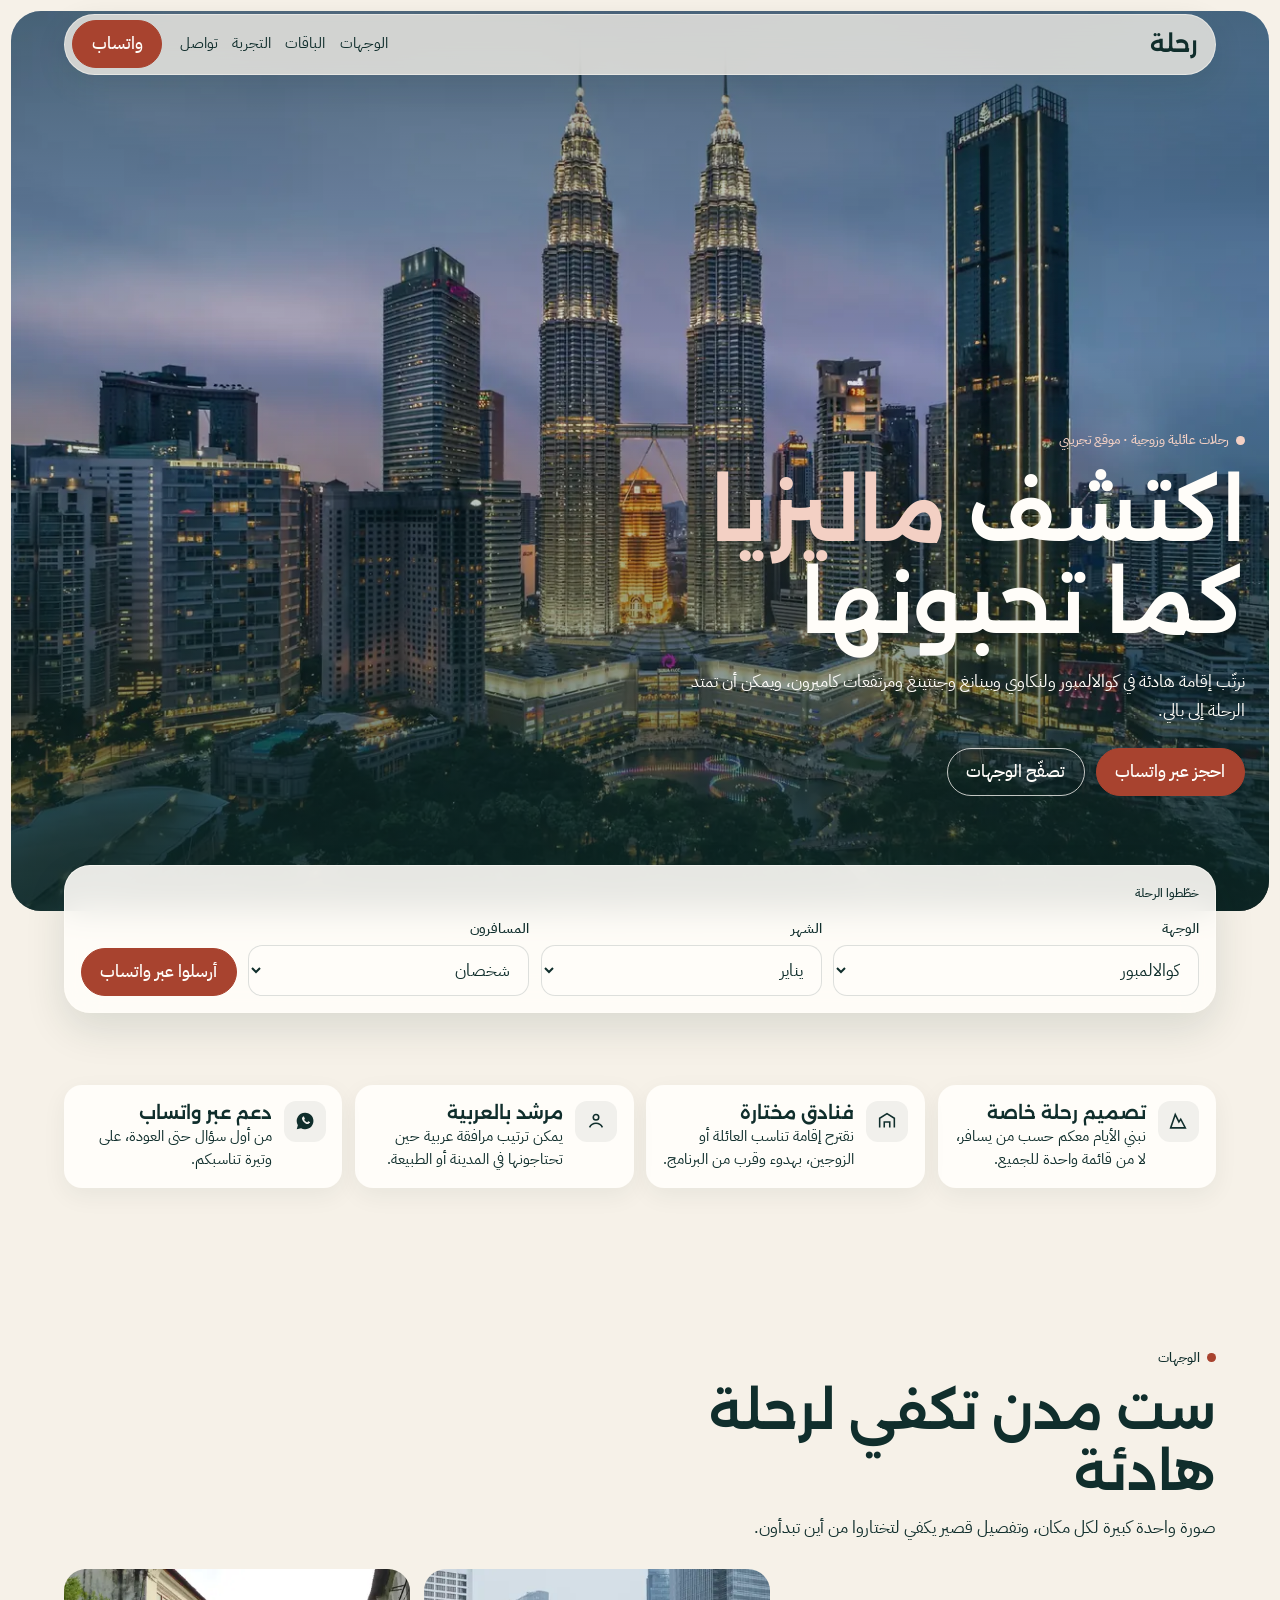
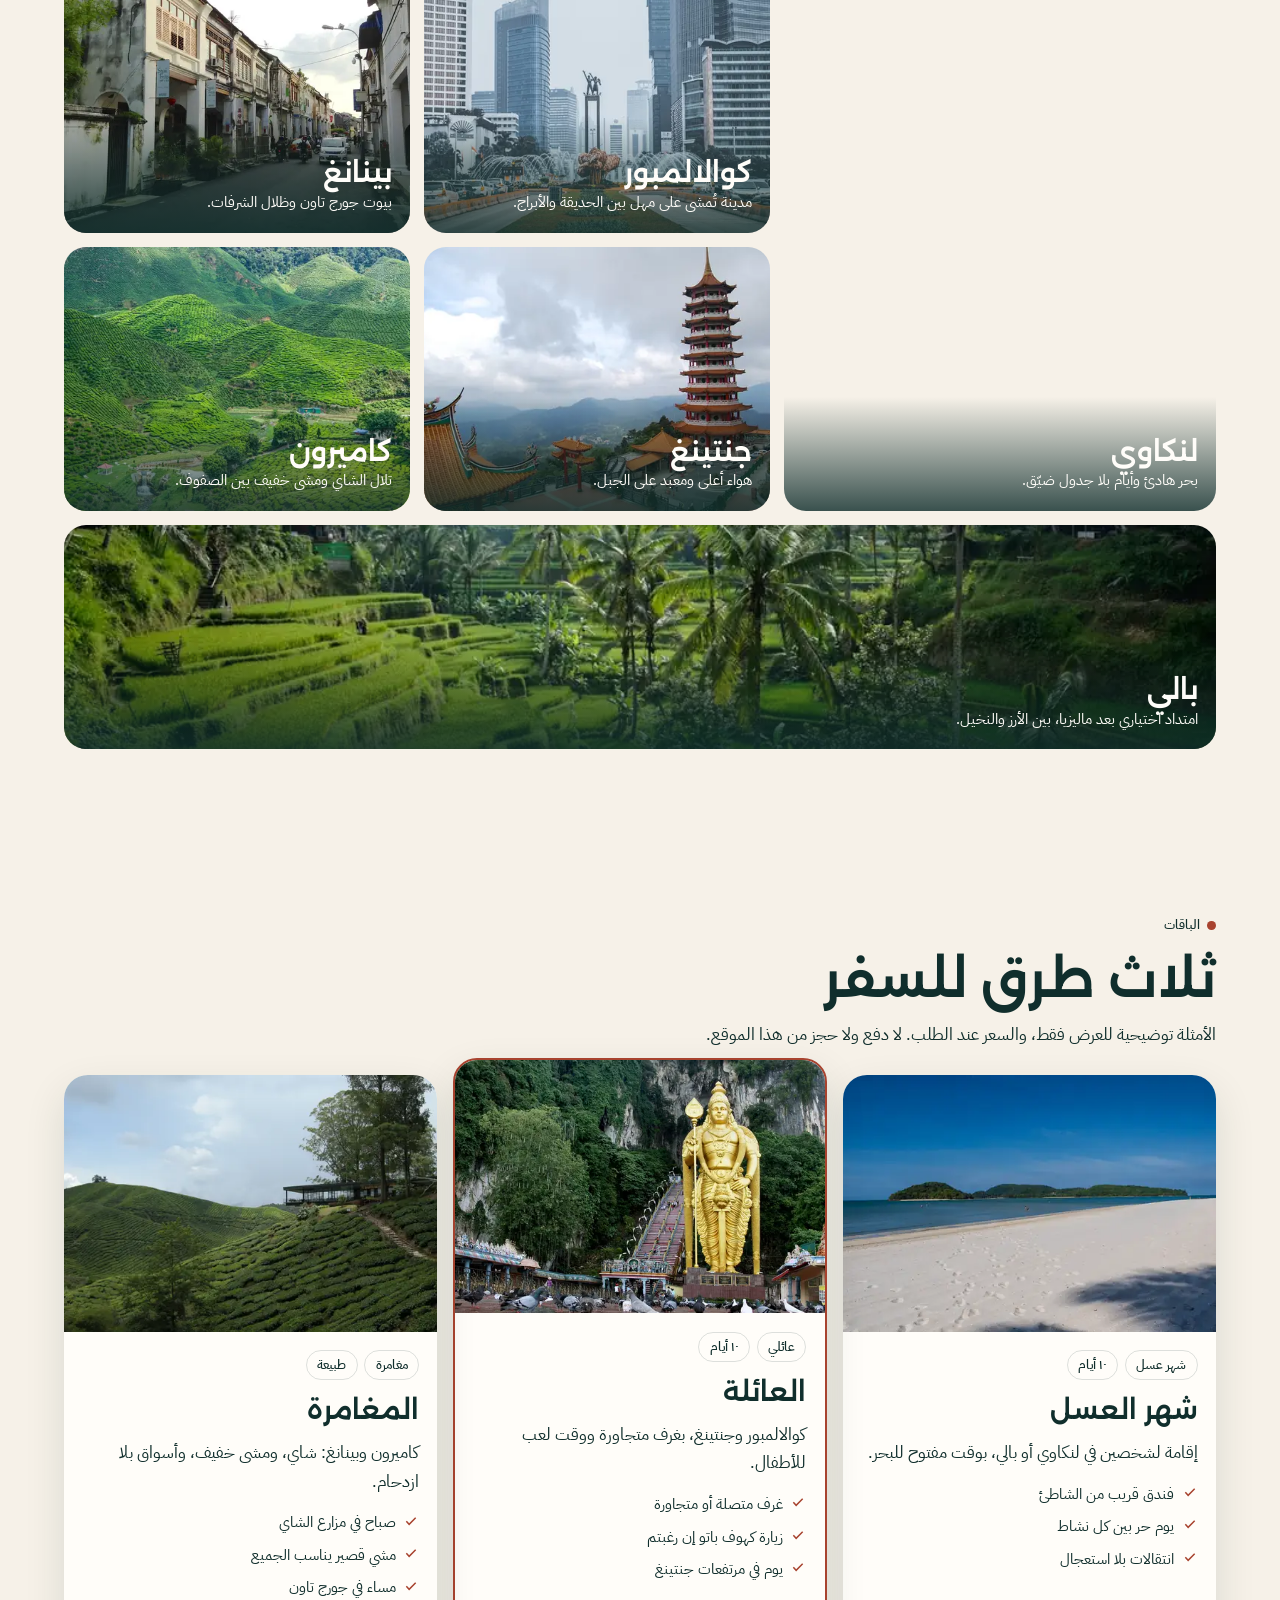
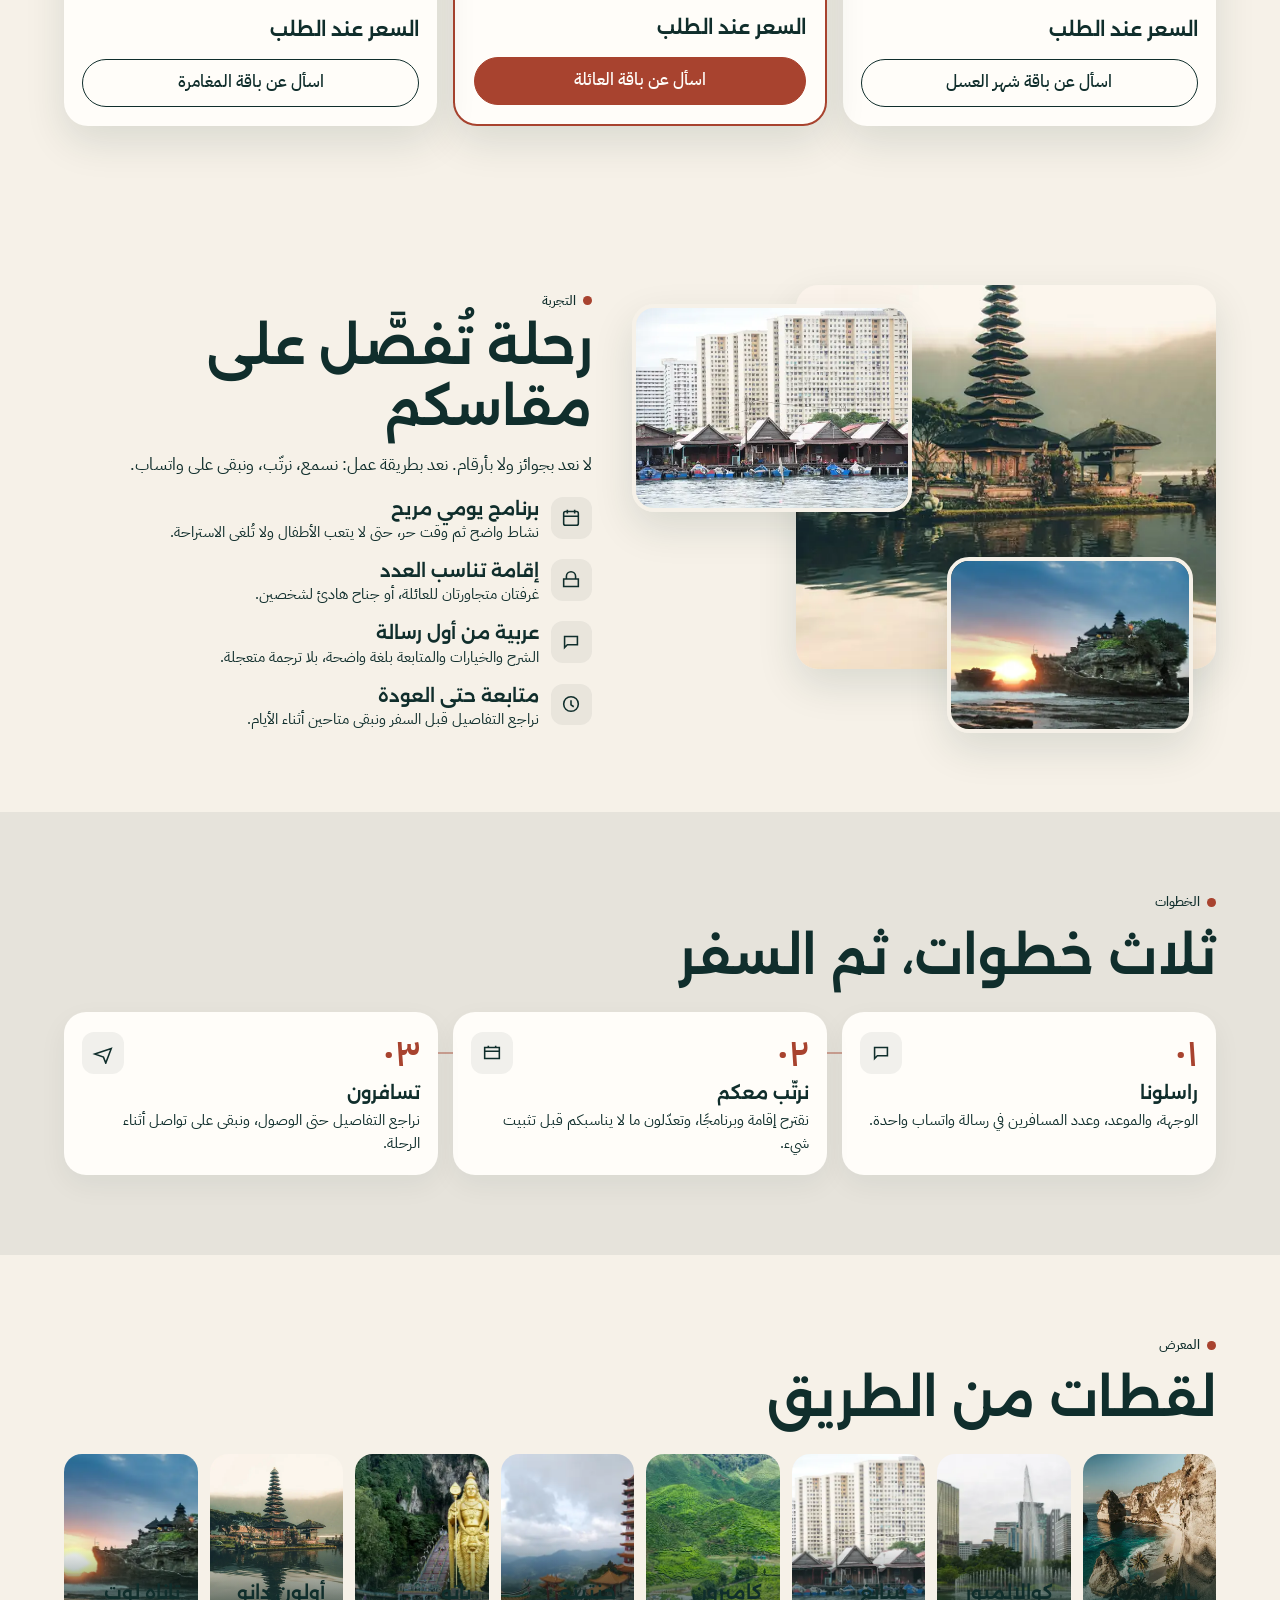
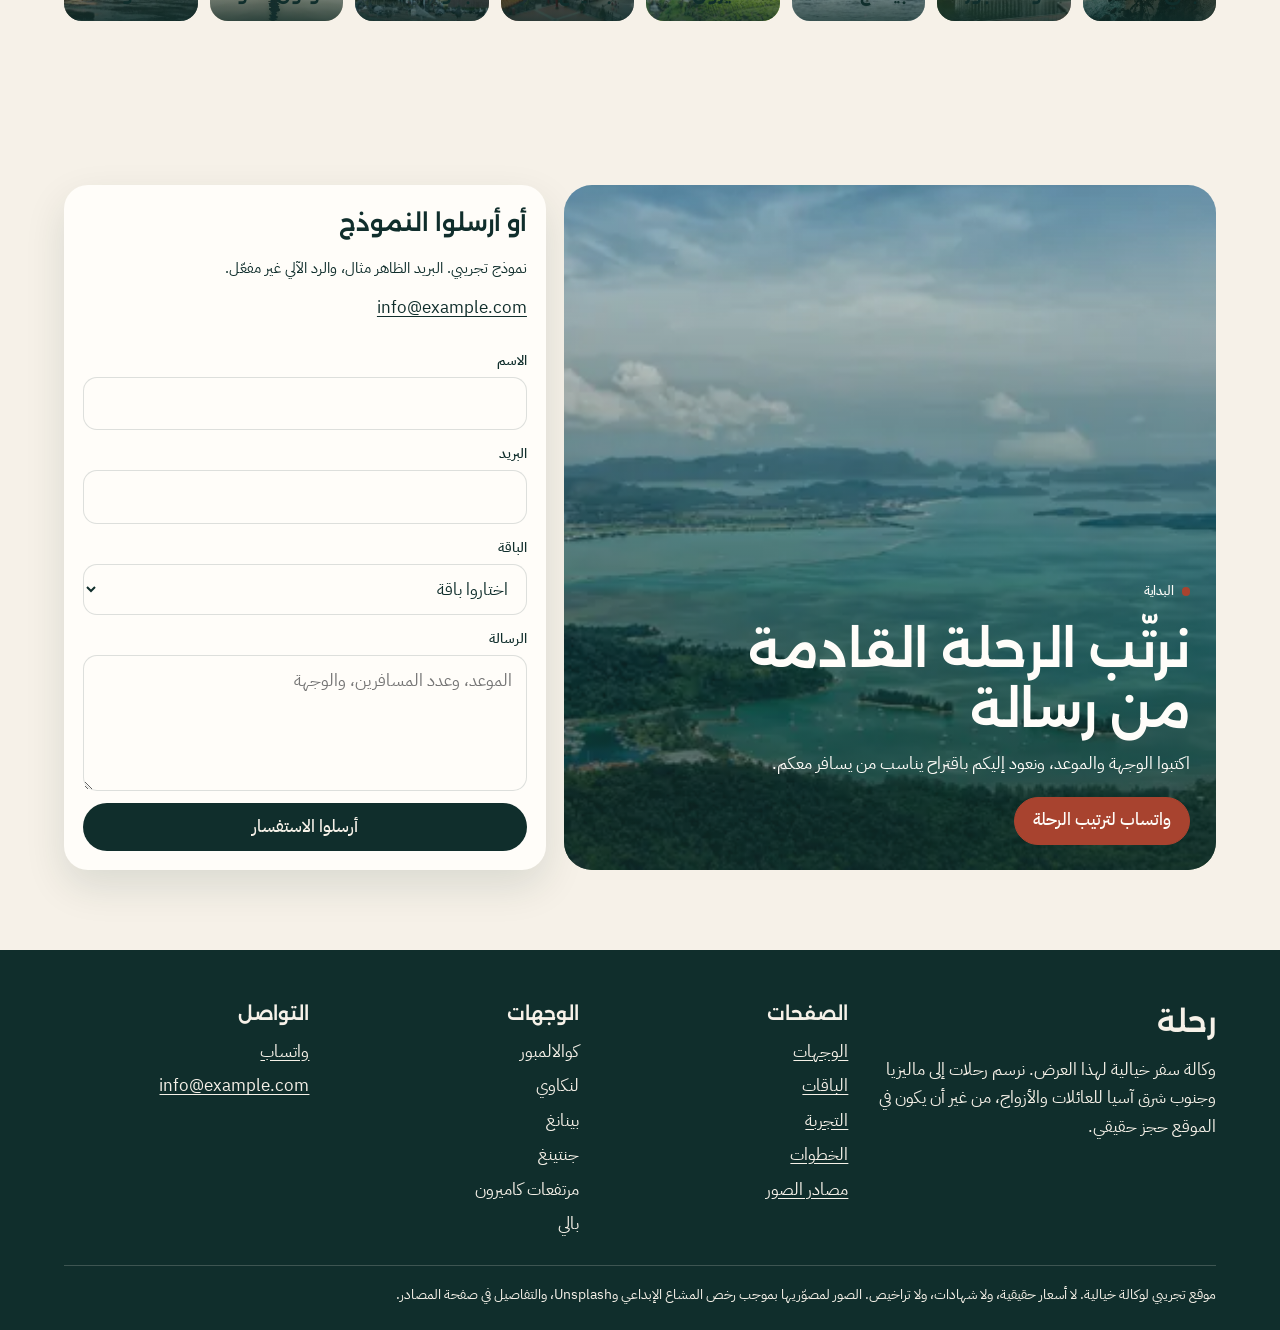
==== commit ae8fd50f: "Redesign the رحلة landing page as a full travel layout. Replace the sparse first version with a cine" ====
--- a/index.html
+++ b/index.html
@@ -6,7 +6,7 @@
   <title>رحلة | رحلات عائلية إلى ماليزيا وجنوب شرق آسيا</title>
   <meta name="description" content="رحلة وكالة سفر تجريبية ترتّب رحلات هادئة للعائلات والأزواج إلى كوالالمبور ولنكاوي وبينانغ وجنتينغ ومرتفعات كاميرون وبالي. السعر عند الطلب، والتواصل عبر واتساب.">
   <link rel="canonical" href="https://mohammedbagowabair.github.io/Rihla-Arabic-Travel-Landing-Page/">
-  <meta name="theme-color" content="#F4EEE6">
+  <meta name="theme-color" content="#102E2C">
   <meta name="robots" content="index,follow">
   <meta property="og:type" content="website">
   <meta property="og:locale" content="ar_AR">
@@ -17,243 +17,396 @@
   <meta property="og:image" content="https://mohammedbagowabair.github.io/Rihla-Arabic-Travel-Landing-Page/img/og.webp">
   <meta property="og:image:width" content="1200">
   <meta property="og:image:height" content="630">
-  <meta property="og:image:alt" content="ساحل لنكاوي من الأعلى: جزر صغيرة ومياه هادئة.">
+  <meta property="og:image:alt" content="أبراج بتروناس في كوالالمبور عند الغروب.">
   <meta name="twitter:card" content="summary_large_image">
   <meta name="twitter:title" content="رحلة | اكتشف ماليزيا">
   <meta name="twitter:description" content="رحلات تجريبية هادئة للعائلات والأزواج إلى ماليزيا وجنوب شرق آسيا.">
   <meta name="twitter:image" content="https://mohammedbagowabair.github.io/Rihla-Arabic-Travel-Landing-Page/img/og.webp">
-  <meta name="twitter:image:alt" content="ساحل لنكاوي من الأعلى: جزر صغيرة ومياه هادئة.">
+  <meta name="twitter:image:alt" content="أبراج بتروناس في كوالالمبور عند الغروب.">
   <link rel="icon" href="favicon.svg" type="image/svg+xml">
   <link rel="preconnect" href="https://fonts.googleapis.com">
   <link rel="preconnect" href="https://fonts.gstatic.com" crossorigin>
-  <link rel="stylesheet" href="https://fonts.googleapis.com/css2?family=IBM+Plex+Sans+Arabic:wght@400;500&family=Reem+Kufi:wght@500&display=swap">
-  <link rel="preload" as="image" href="img/hero-700.webp" imagesrcset="img/hero-700.webp 700w, img/hero-1100.webp 1100w" imagesizes="(max-width: 860px) 92vw, 44vw">
+  <link rel="stylesheet" href="https://fonts.googleapis.com/css2?family=Alexandria:wght@500;600&family=IBM+Plex+Sans+Arabic:wght@400;500&display=swap">
+  <link rel="preload" as="image" href="img/hero-800.webp" imagesrcset="img/hero-800.webp 800w, img/hero-1400.webp 1400w" imagesizes="100vw">
   <link rel="stylesheet" href="css/styles.css">
   <script type="application/ld+json">
-  {
-    "@context": "https://schema.org",
-    "@type": "WebSite",
-    "name": "رحلة",
-    "url": "https://mohammedbagowabair.github.io/Rihla-Arabic-Travel-Landing-Page/",
-    "inLanguage": "ar",
-    "description": "موقع تجريبي لوكالة سفر خيالية ترتّب رحلات عائلية وزوجية إلى ماليزيا وجنوب شرق آسيا."
-  }
+  {"@context":"https://schema.org","@type":"WebSite","name":"رحلة","inLanguage":"ar","url":"https://mohammedbagowabair.github.io/Rihla-Arabic-Travel-Landing-Page/","description":"موقع تجريبي لوكالة سفر خيالية ترتّب رحلات عائلية وزوجية إلى ماليزيا وجنوب شرق آسيا."}
   </script>
   <script>document.documentElement.classList.add("js");</script>
 </head>
 <body>
   <a class="skip" href="#main">تخطّي إلى المحتوى</a>
-  <header class="site-header">
-    <div class="wrap header-inner">
-      <a class="brand" href="#top">رحلة</a>
-      <nav class="nav" aria-label="التنقل الرئيسي">
-        <a href="#destinations">الوجهات</a>
-        <a href="#packages">الباقات</a>
-        <a href="#steps">الخطوات</a>
-        <a href="#contact">تواصل</a>
-      </nav>
-      <a class="btn header-cta" href="https://wa.me/967783964784?text=%D9%85%D8%B1%D8%AD%D8%A8%D9%8B%D8%A7%D8%8C%20%D9%84%D8%AF%D9%8A%20%D8%A7%D8%B3%D8%AA%D9%81%D8%B3%D8%A7%D8%B1%20%D8%B9%D9%86%20%D8%B1%D8%AD%D9%84%D8%A9%20%D9%85%D8%B9%20%D9%88%D9%83%D8%A7%D9%84%D8%A9%20%D8%B1%D8%AD%D9%84%D8%A9." target="_blank" rel="noopener noreferrer">واتساب</a>
-    </div>
+  <header class="nav">
+    <a class="brand" href="#top">رحلة</a>
+    <nav class="nav__links" aria-label="التنقل الرئيسي">
+      <a href="#destinations">الوجهات</a>
+      <a href="#packages">الباقات</a>
+      <a href="#experience">التجربة</a>
+      <a href="#contact">تواصل</a>
+    </nav>
+    <a class="btn btn--accent" href="https://wa.me/967783964784?text=%D9%85%D8%B1%D8%AD%D8%A8%D9%8B%D8%A7%D8%8C%20%D9%84%D8%AF%D9%8A%20%D8%A7%D8%B3%D8%AA%D9%81%D8%B3%D8%A7%D8%B1%20%D8%B9%D9%86%20%D8%B1%D8%AD%D9%84%D8%A9%20%D9%85%D8%B9%20%D9%88%D9%83%D8%A7%D9%84%D8%A9%20%D8%B1%D8%AD%D9%84%D8%A9." target="_blank" rel="noopener noreferrer">واتساب</a>
   </header>
 
   <main id="main">
     <section class="hero" id="top" aria-labelledby="hero-title">
-      <div class="wrap grid-12 hero__grid">
-        <div class="hero__copy">
-          <p class="kicker">رحلات عائلية وزوجية · موقع تجريبي</p>
-          <h1 id="hero-title">
-            <span>اكتشف <em>ماليزيا</em></span>
-            <span>كما لم ترها</span>
-          </h1>
-          <p class="lede">نرتّب لعائلات وأزواج من العالم العربي إقامة هادئة في كوالالمبور ولنكاوي وبينانغ وجنتينغ ومرتفعات كاميرون، ويمكن أن تمتد الرحلة إلى بالي.</p>
-          <p class="hero__actions">
-            <a class="btn btn--accent" href="https://wa.me/967783964784?text=%D9%85%D8%B1%D8%AD%D8%A8%D9%8B%D8%A7%D8%8C%20%D8%A3%D9%88%D8%AF%20%D8%AD%D8%AC%D8%B2%20%D8%B1%D8%AD%D9%84%D8%A9%20%D8%A5%D9%84%D9%89%20%D9%85%D8%A7%D9%84%D9%8A%D8%B2%D9%8A%D8%A7." target="_blank" rel="noopener noreferrer">
-              <svg viewBox="0 0 24 24" width="18" height="18" aria-hidden="true"><path fill="currentColor" d="M12.04 2C6.58 2 2.15 6.4 2.15 11.83c0 1.74.46 3.44 1.34 4.94L2 22l5.39-1.41a10.1 10.1 0 0 0 4.65 1.12h.01c5.46 0 9.89-4.4 9.89-9.83C21.94 6.4 17.5 2 12.04 2zm5.76 14.12c-.24.68-1.4 1.3-1.94 1.38-.5.07-1.12.1-1.81-.11-.41-.13-.95-.31-1.64-.61-2.88-1.25-4.76-4.16-4.9-4.35-.14-.19-1.16-1.54-1.16-2.94s.73-2.08 1-2.37c.24-.27.64-.39 1.02-.39.12 0 .23 0 .33.01.3.01.45.03.65.5.24.58.82 2 .89 2.15.07.14.12.32.02.51-.09.19-.14.31-.28.48-.14.16-.29.36-.41.48-.14.14-.28.29-.12.56.16.27.71 1.17 1.52 1.9 1.05.93 1.93 1.22 2.2 1.36.27.14.43.12.59-.07.16-.19.68-.79.86-1.06.18-.27.36-.22.6-.13.24.09 1.53.72 1.79.85.26.13.44.2.5.31.07.11.07.64-.17 1.32z"/></svg>
-              احجز رحلتك عبر واتساب
-            </a>
-          </p>
-        </div>
-      </div>
-      <img class="hero__subject" src="img/hero-1100.webp" srcset="img/hero-700.webp 700w, img/hero-1100.webp 1100w" sizes="(max-width: 860px) 92vw, 44vw" width="1100" height="1811" alt="برج بتروناس في كوالالمبور من الأسفل، يملأ الإطار نحو السماء." fetchpriority="high" decoding="async">
+      <img class="hero__media" src="img/hero-800.webp" srcset="img/hero-800.webp 800w, img/hero-1400.webp 1400w" sizes="100vw" width="1400" height="941" alt="أبراج بتروناس في كوالالمبور عند الغروب، تحيط بها حدائق المدينة." fetchpriority="high" decoding="async">
+      <div class="hero__shade" aria-hidden="true"></div>
+      <div class="hero__content">
+        <p class="kicker">رحلات عائلية وزوجية · موقع تجريبي</p>
+        <h1 id="hero-title"><span>اكتشف <em>ماليزيا</em></span><span>كما تحبونها</span></h1>
+        <p class="hero__sub">نرتّب إقامة هادئة في كوالالمبور ولنكاوي وبينانغ وجنتينغ ومرتفعات كاميرون، ويمكن أن تمتد الرحلة إلى بالي.</p>
+        <div class="hero__actions">
+          <a class="btn btn--accent" href="https://wa.me/967783964784?text=%D9%85%D8%B1%D8%AD%D8%A8%D9%8B%D8%A7%D8%8C%20%D8%A3%D9%88%D8%AF%20%D8%AD%D8%AC%D8%B2%20%D8%B1%D8%AD%D9%84%D8%A9%20%D8%A5%D9%84%D9%89%20%D9%85%D8%A7%D9%84%D9%8A%D8%B2%D9%8A%D8%A7." target="_blank" rel="noopener noreferrer">احجز عبر واتساب</a>
+          <a class="btn btn--ghost" href="#destinations">تصفّح الوجهات</a>
+        </div>
+      </div>
+    </section>
+
+    <form class="planner wrap" id="planner">
+      <p class="planner__label">خطّطوا الرحلة</p>
+      <div class="planner__grid">
+        <label class="field">
+          <span>الوجهة</span>
+          <select name="destination" required>
+            <option value="كوالالمبور">كوالالمبور</option>
+            <option value="لنكاوي">لنكاوي</option>
+            <option value="بينانغ">بينانغ</option>
+            <option value="جنتينغ">جنتينغ</option>
+            <option value="مرتفعات كاميرون">مرتفعات كاميرون</option>
+            <option value="بالي">بالي</option>
+          </select>
+        </label>
+        <label class="field">
+          <span>الشهر</span>
+          <select name="month" required>
+            <option value="يناير">يناير</option>
+            <option value="فبراير">فبراير</option>
+            <option value="مارس">مارس</option>
+            <option value="أبريل">أبريل</option>
+            <option value="مايو">مايو</option>
+            <option value="يونيو">يونيو</option>
+            <option value="يوليو">يوليو</option>
+            <option value="أغسطس">أغسطس</option>
+            <option value="سبتمبر">سبتمبر</option>
+            <option value="أكتوبر">أكتوبر</option>
+            <option value="نوفمبر">نوفمبر</option>
+            <option value="ديسمبر">ديسمبر</option>
+          </select>
+        </label>
+        <label class="field">
+          <span>المسافرون</span>
+          <select name="travellers" required>
+            <option value="شخصان">شخصان</option>
+            <option value="٣ أشخاص">٣ أشخاص</option>
+            <option value="٤ أشخاص">٤ أشخاص</option>
+            <option value="٥ أشخاص">٥ أشخاص</option>
+            <option value="٦ أشخاص أو أكثر">٦ أشخاص أو أكثر</option>
+          </select>
+        </label>
+        <button class="btn btn--accent" type="submit">أرسلوا عبر واتساب</button>
+      </div>
+    </form>
+
+    <section class="section trust" aria-label="وعود الخدمة">
+      <div class="wrap trust__row">
+        <article class="trust__item" data-reveal>
+          <span class="icon" aria-hidden="true"><svg width="22" height="22" viewBox="0 0 24 24" fill="none" stroke="currentColor" stroke-width="1.7"><path d="M4 19.5 9 5l4 8 2-3 5 9.5H4z"/><path d="M8 19.5h.01"/></svg></span>
+          <div>
+            <p class="trust__name">تصميم رحلة خاصة</p>
+            <p>نبني الأيام معكم حسب من يسافر، لا من قائمة واحدة للجميع.</p>
+          </div>
+        </article>
+        <article class="trust__item" data-reveal>
+          <span class="icon" aria-hidden="true"><svg width="22" height="22" viewBox="0 0 24 24" fill="none" stroke="currentColor" stroke-width="1.7"><path d="M4 19V9l8-5 8 5v10"/><path d="M9 19v-6h6v6"/></svg></span>
+          <div>
+            <p class="trust__name">فنادق مختارة</p>
+            <p>نقترح إقامة تناسب العائلة أو الزوجين، بهدوء وقرب من البرنامج.</p>
+          </div>
+        </article>
+        <article class="trust__item" data-reveal>
+          <span class="icon" aria-hidden="true"><svg width="22" height="22" viewBox="0 0 24 24" fill="none" stroke="currentColor" stroke-width="1.7"><circle cx="12" cy="8" r="3"/><path d="M5 19c1.4-3 3.8-4.5 7-4.5S17.6 16 19 19"/></svg></span>
+          <div>
+            <p class="trust__name">مرشد بالعربية</p>
+            <p>يمكن ترتيب مرافقة عربية حين تحتاجونها في المدينة أو الطبيعة.</p>
+          </div>
+        </article>
+        <article class="trust__item" data-reveal>
+          <span class="icon" aria-hidden="true"><svg width="22" height="22" viewBox="0 0 24 24" fill="currentColor"><path d="M12 3a9 9 0 0 0-7.8 13.5L3 21l4.7-1.2A9 9 0 1 0 12 3zm4.6 11.2c-.2.6-1.1 1-1.6 1.1-.4.1-.9.1-1.5-.1-2.3-1-3.8-3.3-3.9-3.5-.1-.2-.9-1.2-.9-2.3s.6-1.7.8-1.9c.2-.2.5-.3.8-.3h.3c.2 0 .4 0 .5.4.2.5.7 1.6.7 1.7 0 .1.1.3 0 .4l-.2.4-.3.3c-.1.1-.2.2-.1.4.1.2.6.9 1.2 1.5.8.7 1.5 1 1.8 1.1.2.1.3.1.5-.1.2-.2.5-.6.7-.8.2-.2.3-.2.5-.1l1.2.6c.2.1.4.2.4.3 0 .1 0 .5-.2.9z"/></svg></span>
+          <div>
+            <p class="trust__name">دعم عبر واتساب</p>
+            <p>من أول سؤال حتى العودة، على وتيرة تناسبكم.</p>
+          </div>
+        </article>
+      </div>
     </section>
 
     <section class="section" id="destinations" aria-labelledby="dest-title">
-      <div class="wrap grid-12">
-        <div class="dest__feature" data-reveal>
+      <div class="wrap">
+        <div class="section-head" data-reveal>
           <p class="kicker">الوجهات</p>
-          <figure>
-            <img src="img/langkawi-800.webp" srcset="img/langkawi-800.webp 800w, img/langkawi-1200.webp 1200w" sizes="(max-width: 860px) 92vw, 54vw" width="1200" height="794" alt="منظر جوي لساحل لنكاوي: جزر صغيرة ومياه فيروزية وغابة." loading="lazy" decoding="async">
-            <figcaption>
-              <h2 id="dest-title">لنكاوي</h2>
-              <p>جزر ومياه هادئة، لأيام بلا جدول ضيّق. نرتّب السكن قرب الشاطئ ونترك وقتًا للبحر.</p>
-            </figcaption>
-          </figure>
-        </div>
-        <ul class="dest-list" data-reveal>
-          <li>
-            <img src="img/kl-240.webp" srcset="img/kl-240.webp 240w, img/kl-480.webp 480w" sizes="116px" width="480" height="360" alt="أبراج بتروناس من بعيد خلف حديقة في كوالالمبور." loading="lazy" decoding="async">
-            <div>
-              <h3>كوالالمبور</h3>
-              <p>حديقة وأبراج، في يوم مدينة بلا استعجال.</p>
-            </div>
-          </li>
-          <li>
-            <img src="img/penang-240.webp" srcset="img/penang-240.webp 240w, img/penang-480.webp 480w" sizes="116px" width="480" height="360" alt="شارع قديم في جورج تاون ببينانغ وبيوت ذات شرفات." loading="lazy" decoding="async">
-            <div>
-              <h3>بينانغ</h3>
-              <p>بيوت جورج تاون وشوارع تُمشى على مهل.</p>
-            </div>
-          </li>
-          <li>
-            <img src="img/genting-240.webp" srcset="img/genting-240.webp 240w, img/genting-480.webp 480w" sizes="116px" width="480" height="360" alt="باغودا معبد تشين سوي في مرتفعات جنتينغ تحت سماء غائمة." loading="lazy" decoding="async">
-            <div>
-              <h3>جنتينغ</h3>
-              <p>هواء أعلى، ومعبد تشين سوي على الجبل.</p>
-            </div>
-          </li>
-          <li>
-            <img src="img/cameron-240.webp" srcset="img/cameron-240.webp 240w, img/cameron-480.webp 480w" sizes="116px" width="480" height="360" alt="تلال شاي خضراء في مرتفعات كاميرون." loading="lazy" decoding="async">
-            <div>
-              <h3>مرتفعات كاميرون</h3>
-              <p>تلال الشاي ومشى خفيف بين الصفوف.</p>
-            </div>
-          </li>
-          <li>
-            <img src="img/bali-240.webp" srcset="img/bali-240.webp 240w, img/bali-480.webp 480w" sizes="116px" width="480" height="360" alt="مدرجات أرز ونخيل في بالي." loading="lazy" decoding="async">
-            <div>
-              <h3>بالي</h3>
-              <p>مدرجات أرز، إن أردتم تمديد الطريق.</p>
-            </div>
-          </li>
-        </ul>
-      </div>
-    </section>
-
-    <section class="section promise" id="promise" aria-labelledby="promise-title">
-      <div class="wrap promise__inner" data-reveal>
-        <h2 id="promise-title">
-          <span class="promise__num">٢٤/٧</span>
-          <span class="promise__line">دعم عبر واتساب، من أول سؤال حتى تعودوا إلى البيت.</span>
-        </h2>
-      </div>
-    </section>
-
-    <section class="section" id="packages" aria-labelledby="packages-title">
-      <div class="wrap grid-12">
+          <h2 class="h2" id="dest-title">ست مدن تكفي لرحلة هادئة</h2>
+          <p class="lede">صورة واحدة كبيرة لكل مكان، وتفصيل قصير يكفي لتختاروا من أين تبدأون.</p>
+        </div>
+        <div class="bento">
+          <figure class="place place--lang" data-reveal>
+            <img src="img/langkawi-520.webp" srcset="img/langkawi-520.webp 520w, img/langkawi-960.webp 960w" sizes="(max-width: 979px) 78vw, 38vw" width="960" height="635" alt="منظر جوي لساحل لنكاوي والجزر الصغيرة." loading="lazy" decoding="async">
+            <figcaption><h3>لنكاوي</h3><p>بحر هادئ وأيام بلا جدول ضيّق.</p></figcaption>
+          </figure>
+          <figure class="place place--kl" data-reveal>
+            <img src="img/kl-520.webp" srcset="img/kl-520.webp 520w, img/kl-960.webp 960w" sizes="(max-width: 979px) 78vw, 28vw" width="960" height="640" alt="شارع في كوالالمبور مع نافورة وأبراج زجاجية." loading="lazy" decoding="async">
+            <figcaption><h3>كوالالمبور</h3><p>مدينة تُمشى على مهل بين الحديقة والأبراج.</p></figcaption>
+          </figure>
+          <figure class="place place--penang" data-reveal>
+            <img src="img/penang-520.webp" srcset="img/penang-520.webp 520w, img/penang-960.webp 960w" sizes="(max-width: 979px) 78vw, 28vw" width="960" height="720" alt="شارع قديم في جورج تاون ببينانغ." loading="lazy" decoding="async">
+            <figcaption><h3>بينانغ</h3><p>بيوت جورج تاون وظلال الشرفات.</p></figcaption>
+          </figure>
+          <figure class="place place--genting" data-reveal>
+            <img src="img/genting-520.webp" srcset="img/genting-520.webp 520w, img/genting-960.webp 960w" sizes="(max-width: 979px) 78vw, 28vw" width="960" height="638" alt="باغودا معبد تشين سوي في مرتفعات جنتينغ." loading="lazy" decoding="async">
+            <figcaption><h3>جنتينغ</h3><p>هواء أعلى ومعبد على الجبل.</p></figcaption>
+          </figure>
+          <figure class="place place--cameron" data-reveal>
+            <img src="img/cameron-520.webp" srcset="img/cameron-520.webp 520w, img/cameron-960.webp 960w" sizes="(max-width: 979px) 78vw, 28vw" width="960" height="640" alt="تلال الشاي الخضراء في مرتفعات كاميرون." loading="lazy" decoding="async">
+            <figcaption><h3>كاميرون</h3><p>تلال الشاي ومشى خفيف بين الصفوف.</p></figcaption>
+          </figure>
+          <figure class="place place--bali" data-reveal>
+            <img src="img/bali-520.webp" srcset="img/bali-520.webp 520w, img/bali-960.webp 960w" sizes="(max-width: 979px) 78vw, 70vw" width="960" height="640" alt="مدرجات أرز ونخيل في بالي." loading="lazy" decoding="async">
+            <figcaption><h3>بالي</h3><p>امتداد اختياري بعد ماليزيا، بين الأرز والنخيل.</p></figcaption>
+          </figure>
+        </div>
+      </div>
+    </section>
+
+    <section class="section" id="packages" aria-labelledby="pkg-title">
+      <div class="wrap">
         <div class="section-head" data-reveal>
           <p class="kicker">الباقات</p>
-          <h2 class="section-title" id="packages-title">ثلاث طرق للسفر</h2>
-          <p class="note">الأمثلة توضيحية للعرض فقط، والسعر عند الطلب. لا حجوزات ولا دفع من هذا الموقع.</p>
-        </div>
-        <div class="cards">
-          <article class="card" data-reveal>
-            <h3>شهر العسل</h3>
-            <p>إقامة هادئة لشخصين في لنكاوي أو بالي، ببرنامج قصير يترك وقتًا للبحر والراحة.</p>
-            <p class="card__price">السعر عند الطلب</p>
-            <a class="btn btn--block" href="https://wa.me/967783964784?text=%D9%85%D8%B1%D8%AD%D8%A8%D9%8B%D8%A7%D8%8C%20%D8%A3%D9%88%D8%AF%20%D8%A7%D9%84%D8%A7%D8%B3%D8%AA%D9%81%D8%B3%D8%A7%D8%B1%20%D8%B9%D9%86%20%D8%A8%D8%A7%D9%82%D8%A9%20%D8%B4%D9%87%D8%B1%20%D8%A7%D9%84%D8%B9%D8%B3%D9%84." target="_blank" rel="noopener noreferrer">اسأل عن باقة شهر العسل</a>
+          <h2 class="h2" id="pkg-title">ثلاث طرق للسفر</h2>
+          <p class="lede">الأمثلة توضيحية للعرض فقط، والسعر عند الطلب. لا دفع ولا حجز من هذا الموقع.</p>
+        </div>
+        <div class="pkgs">
+          <article class="pkg" data-reveal>
+            <div class="pkg__photo">
+              <img src="img/beach-520.webp" srcset="img/beach-520.webp 520w, img/beach-960.webp 960w" sizes="(max-width: 759px) 92vw, 30vw" width="960" height="641" alt="شاطئ رملي في لنكاوي وجزيرة خضراء في الأفق." loading="lazy" decoding="async">
+            </div>
+            <div class="pkg__body">
+              <div class="chips"><span class="chip">شهر عسل</span><span class="chip">١٠ أيام</span></div>
+              <h3>شهر العسل</h3>
+              <p>إقامة لشخصين في لنكاوي أو بالي، بوقت مفتوح للبحر.</p>
+              <ul class="checks">
+                <li><svg width="16" height="16" viewBox="0 0 24 24" aria-hidden="true" fill="none" stroke="currentColor" stroke-width="2.2"><path d="M5 12.5 9.2 17 19 7"/></svg>فندق قريب من الشاطئ</li>
+                <li><svg width="16" height="16" viewBox="0 0 24 24" aria-hidden="true" fill="none" stroke="currentColor" stroke-width="2.2"><path d="M5 12.5 9.2 17 19 7"/></svg>يوم حر بين كل نشاط</li>
+                <li><svg width="16" height="16" viewBox="0 0 24 24" aria-hidden="true" fill="none" stroke="currentColor" stroke-width="2.2"><path d="M5 12.5 9.2 17 19 7"/></svg>انتقالات بلا استعجال</li>
+              </ul>
+              <p class="price">السعر عند الطلب</p>
+              <a class="btn btn--line btn--block" href="https://wa.me/967783964784?text=%D9%85%D8%B1%D8%AD%D8%A8%D9%8B%D8%A7%D8%8C%20%D8%A3%D9%88%D8%AF%20%D8%A7%D9%84%D8%A7%D8%B3%D8%AA%D9%81%D8%B3%D8%A7%D8%B1%20%D8%B9%D9%86%20%D8%A8%D8%A7%D9%82%D8%A9%20%D8%B4%D9%87%D8%B1%20%D8%A7%D9%84%D8%B9%D8%B3%D9%84." target="_blank" rel="noopener noreferrer">اسأل عن باقة شهر العسل</a>
+            </div>
           </article>
-          <article class="card" data-reveal>
-            <h3>العائلة</h3>
-            <p>كوالالمبور وجنتينغ، بغرف متجاورة وبرنامج يترك للأطفال وقتًا للعب.</p>
-            <p class="card__price">السعر عند الطلب</p>
-            <a class="btn btn--block" href="https://wa.me/967783964784?text=%D9%85%D8%B1%D8%AD%D8%A8%D9%8B%D8%A7%D8%8C%20%D8%A3%D9%88%D8%AF%20%D8%A7%D9%84%D8%A7%D8%B3%D8%AA%D9%81%D8%B3%D8%A7%D8%B1%20%D8%B9%D9%86%20%D8%A8%D8%A7%D9%82%D8%A9%20%D8%A7%D9%84%D8%B9%D8%A7%D8%A6%D9%84%D8%A9." target="_blank" rel="noopener noreferrer">اسأل عن باقة العائلة</a>
+          <article class="pkg pkg--featured" data-reveal>
+            <div class="pkg__photo">
+              <img src="img/batu-520.webp" srcset="img/batu-520.webp 520w, img/batu-960.webp 960w" sizes="(max-width: 759px) 92vw, 30vw" width="960" height="695" alt="معبد كهوف باتو في كوالالمبور والدرج الطويل نحو الكهف." loading="lazy" decoding="async">
+            </div>
+            <div class="pkg__body">
+              <div class="chips"><span class="chip">عائلي</span><span class="chip">١٠ أيام</span></div>
+              <h3>العائلة</h3>
+              <p>كوالالمبور وجنتينغ، بغرف متجاورة ووقت لعب للأطفال.</p>
+              <ul class="checks">
+                <li><svg width="16" height="16" viewBox="0 0 24 24" aria-hidden="true" fill="none" stroke="currentColor" stroke-width="2.2"><path d="M5 12.5 9.2 17 19 7"/></svg>غرف متصلة أو متجاورة</li>
+                <li><svg width="16" height="16" viewBox="0 0 24 24" aria-hidden="true" fill="none" stroke="currentColor" stroke-width="2.2"><path d="M5 12.5 9.2 17 19 7"/></svg>زيارة كهوف باتو إن رغبتم</li>
+                <li><svg width="16" height="16" viewBox="0 0 24 24" aria-hidden="true" fill="none" stroke="currentColor" stroke-width="2.2"><path d="M5 12.5 9.2 17 19 7"/></svg>يوم في مرتفعات جنتينغ</li>
+              </ul>
+              <p class="price">السعر عند الطلب</p>
+              <a class="btn btn--accent btn--block" href="https://wa.me/967783964784?text=%D9%85%D8%B1%D8%AD%D8%A8%D9%8B%D8%A7%D8%8C%20%D8%A3%D9%88%D8%AF%20%D8%A7%D9%84%D8%A7%D8%B3%D8%AA%D9%81%D8%B3%D8%A7%D8%B1%20%D8%B9%D9%86%20%D8%A8%D8%A7%D9%82%D8%A9%20%D8%A7%D9%84%D8%B9%D8%A7%D8%A6%D9%84%D8%A9." target="_blank" rel="noopener noreferrer">اسأل عن باقة العائلة</a>
+            </div>
           </article>
-          <article class="card" data-reveal>
-            <h3>المغامرة</h3>
-            <p>مرتفعات كاميرون وبينانغ: شاي، ومشى خفيف، وأسواق بلا جدول مزدحم.</p>
-            <p class="card__price">السعر عند الطلب</p>
-            <a class="btn btn--block" href="https://wa.me/967783964784?text=%D9%85%D8%B1%D8%AD%D8%A8%D9%8B%D8%A7%D8%8C%20%D8%A3%D9%88%D8%AF%20%D8%A7%D9%84%D8%A7%D8%B3%D8%AA%D9%81%D8%B3%D8%A7%D8%B1%20%D8%B9%D9%86%20%D8%A8%D8%A7%D9%82%D8%A9%20%D8%A7%D9%84%D9%85%D8%BA%D8%A7%D9%85%D8%B1%D8%A9." target="_blank" rel="noopener noreferrer">اسأل عن باقة المغامرة</a>
+          <article class="pkg" data-reveal>
+            <div class="pkg__photo">
+              <img src="img/boh-520.webp" srcset="img/boh-520.webp 520w, img/boh-960.webp 960w" sizes="(max-width: 759px) 92vw, 30vw" width="960" height="640" alt="مقهى على تلة شاي في مرتفعات كاميرون." loading="lazy" decoding="async">
+            </div>
+            <div class="pkg__body">
+              <div class="chips"><span class="chip">مغامرة</span><span class="chip">طبيعة</span></div>
+              <h3>المغامرة</h3>
+              <p>كاميرون وبينانغ: شاي، ومشى خفيف، وأسواق بلا ازدحام.</p>
+              <ul class="checks">
+                <li><svg width="16" height="16" viewBox="0 0 24 24" aria-hidden="true" fill="none" stroke="currentColor" stroke-width="2.2"><path d="M5 12.5 9.2 17 19 7"/></svg>صباح في مزارع الشاي</li>
+                <li><svg width="16" height="16" viewBox="0 0 24 24" aria-hidden="true" fill="none" stroke="currentColor" stroke-width="2.2"><path d="M5 12.5 9.2 17 19 7"/></svg>مشي قصير يناسب الجميع</li>
+                <li><svg width="16" height="16" viewBox="0 0 24 24" aria-hidden="true" fill="none" stroke="currentColor" stroke-width="2.2"><path d="M5 12.5 9.2 17 19 7"/></svg>مساء في جورج تاون</li>
+              </ul>
+              <p class="price">السعر عند الطلب</p>
+              <a class="btn btn--line btn--block" href="https://wa.me/967783964784?text=%D9%85%D8%B1%D8%AD%D8%A8%D9%8B%D8%A7%D8%8C%20%D8%A3%D9%88%D8%AF%20%D8%A7%D9%84%D8%A7%D8%B3%D8%AA%D9%81%D8%B3%D8%A7%D8%B1%20%D8%B9%D9%86%20%D8%A8%D8%A7%D9%82%D8%A9%20%D8%A7%D9%84%D9%85%D8%BA%D8%A7%D9%85%D8%B1%D8%A9." target="_blank" rel="noopener noreferrer">اسأل عن باقة المغامرة</a>
+            </div>
           </article>
         </div>
       </div>
     </section>
 
-    <section class="section" id="steps" aria-labelledby="steps-title">
-      <div class="wrap grid-12">
+    <section class="section" id="experience" aria-labelledby="exp-title">
+      <div class="wrap experience">
+        <div class="collage" data-reveal>
+          <img class="a" src="img/ulun-520.webp" srcset="img/ulun-520.webp 520w, img/ulun-960.webp 960w" sizes="(max-width: 979px) 80vw, 34vw" width="960" height="1274" alt="معبد أولون دانو على بحيرة في بالي والضباب على الجبل." loading="lazy" decoding="async">
+          <img class="b" src="img/jetty-520.webp" srcset="img/jetty-520.webp 520w, img/jetty-960.webp 960w" sizes="(max-width: 979px) 46vw, 22vw" width="960" height="638" alt="بيوت خشبية على الماء في رصيف عشيرة ببينانغ." loading="lazy" decoding="async">
+          <img class="c" src="img/tanah-520.webp" srcset="img/tanah-520.webp 520w, img/tanah-960.webp 960w" sizes="(max-width: 979px) 42vw, 18vw" width="960" height="640" alt="معبد تاناه لوت في بالي عند الغروب." loading="lazy" decoding="async">
+        </div>
+        <div data-reveal>
+          <p class="kicker">التجربة</p>
+          <h2 class="h2" id="exp-title">رحلة تُفصَّل على مقاسكم</h2>
+          <p class="lede" style="margin-block-start:0.8rem">لا نعد بجوائز ولا بأرقام. نعد بطريقة عمل: نسمع، نرتّب، ونبقى على واتساب.</p>
+          <div class="features">
+            <article class="feature">
+              <span class="icon" aria-hidden="true"><svg width="22" height="22" viewBox="0 0 24 24" fill="none" stroke="currentColor" stroke-width="1.7"><rect x="4" y="5" width="16" height="15" rx="2"/><path d="M8 3v4M16 3v4M4 10h16"/></svg></span>
+              <div><h3>برنامج يومي مريح</h3><p>نشاط واضح ثم وقت حر، حتى لا يتعب الأطفال ولا تُلغى الاستراحة.</p></div>
+            </article>
+            <article class="feature">
+              <span class="icon" aria-hidden="true"><svg width="22" height="22" viewBox="0 0 24 24" fill="none" stroke="currentColor" stroke-width="1.7"><path d="M4 11h16v8H4z"/><path d="M7 11V8a5 5 0 0 1 10 0v3"/></svg></span>
+              <div><h3>إقامة تناسب العدد</h3><p>غرفتان متجاورتان للعائلة، أو جناح هادئ لشخصين.</p></div>
+            </article>
+            <article class="feature">
+              <span class="icon" aria-hidden="true"><svg width="22" height="22" viewBox="0 0 24 24" fill="none" stroke="currentColor" stroke-width="1.7"><path d="M5 6h14v9H8l-3 3V6z"/></svg></span>
+              <div><h3>عربية من أول رسالة</h3><p>الشرح والخيارات والمتابعة بلغة واضحة، بلا ترجمة متعجلة.</p></div>
+            </article>
+            <article class="feature">
+              <span class="icon" aria-hidden="true"><svg width="22" height="22" viewBox="0 0 24 24" fill="none" stroke="currentColor" stroke-width="1.7"><circle cx="12" cy="12" r="8"/><path d="M12 8v5l3 2"/></svg></span>
+              <div><h3>متابعة حتى العودة</h3><p>نراجع التفاصيل قبل السفر ونبقى متاحين أثناء الأيام.</p></div>
+            </article>
+          </div>
+        </div>
+      </div>
+    </section>
+
+    <section class="section band" id="steps" aria-labelledby="steps-title">
+      <div class="wrap">
         <div class="section-head" data-reveal>
-          <p class="kicker">الطريقة</p>
-          <h2 class="section-title" id="steps-title">ثلاث خطوات هادئة</h2>
+          <p class="kicker">الخطوات</p>
+          <h2 class="h2" id="steps-title">ثلاث خطوات، ثم السفر</h2>
         </div>
         <ol class="steps">
-          <li data-reveal>
+          <li class="step" data-reveal>
+            <div class="step__top">
+              <div class="step__no">٠١</div>
+              <span class="icon" aria-hidden="true"><svg width="22" height="22" viewBox="0 0 24 24" fill="none" stroke="currentColor" stroke-width="1.7"><path d="M5 6h14v9H8l-3 3V6z"/></svg></span>
+            </div>
             <h3>راسلونا</h3>
-            <p>اكتبوا الوجهة والموعد وعدد المسافرين في رسالة واتساب.</p>
+            <p>الوجهة، والموعد، وعدد المسافرين في رسالة واتساب واحدة.</p>
           </li>
-          <li data-reveal>
+          <li class="step" data-reveal>
+            <div class="step__top">
+              <div class="step__no">٠٢</div>
+              <span class="icon" aria-hidden="true"><svg width="22" height="22" viewBox="0 0 24 24" fill="none" stroke="currentColor" stroke-width="1.7"><path d="M4 6h16v12H4z"/><path d="M8 6V4M16 6V4M4 10h16"/></svg></span>
+            </div>
             <h3>نرتّب معكم</h3>
-            <p>نقترح إقامة وبرنامجًا يناسب العائلة أو الزوجين، بلا استعجال.</p>
+            <p>نقترح إقامة وبرنامجًا، وتعدّلون ما لا يناسبكم قبل تثبيت شيء.</p>
           </li>
-          <li data-reveal>
+          <li class="step" data-reveal>
+            <div class="step__top">
+              <div class="step__no">٠٣</div>
+              <span class="icon" aria-hidden="true"><svg width="22" height="22" viewBox="0 0 24 24" fill="none" stroke="currentColor" stroke-width="1.7"><path d="M3 13l18-6-6 16-2.5-6.5L3 13z"/></svg></span>
+            </div>
             <h3>تسافرون</h3>
-            <p>نبقى معكم في التفاصيل حتى الوصول، وعلى تواصل أثناء الرحلة.</p>
+            <p>نراجع التفاصيل حتى الوصول، ونبقى على تواصل أثناء الرحلة.</p>
           </li>
         </ol>
       </div>
     </section>
 
-    <section class="section" id="contact" aria-labelledby="contact-title">
-      <div class="wrap grid-12">
-        <div class="contact__intro" data-reveal>
-          <p class="kicker">التواصل</p>
-          <h2 class="section-title" id="contact-title">نرتّب رحلتكم التالية</h2>
-          <p>راسلونا على واتساب، أو أرسلوا النموذج. هذا موقع تجريبي، والرد الآلي غير مفعّل.</p>
-          <a class="btn btn--ink" href="https://wa.me/967783964784?text=%D9%85%D8%B1%D8%AD%D8%A8%D9%8B%D8%A7%D8%8C%20%D8%A3%D9%88%D8%AF%20%D8%AA%D8%B1%D8%AA%D9%8A%D8%A8%20%D8%B1%D8%AD%D9%84%D8%A9%20%D8%A5%D9%84%D9%89%20%D9%85%D8%A7%D9%84%D9%8A%D8%B2%D9%8A%D8%A7%20%D9%85%D8%B9%D9%83%D9%85." target="_blank" rel="noopener noreferrer">واتساب لترتيب الرحلة</a>
+    <section class="section" id="gallery" aria-labelledby="gal-title">
+      <div class="wrap">
+        <div class="section-head" data-reveal>
+          <p class="kicker">المعرض</p>
+          <h2 class="h2" id="gal-title">لقطات من الطريق</h2>
+        </div>
+        <div class="gallery__row">
+          <figure class="shot"><img src="img/diamond-520.webp" srcset="img/diamond-520.webp 520w, img/diamond-960.webp 960w" sizes="(max-width: 759px) 68vw, 14vw" width="960" height="1312" alt="شاطئ محصور بين صخور بيضاء في نوسا بينيدا ببالي." loading="lazy" decoding="async"><figcaption><h3>بالي</h3></figcaption></figure>
+          <figure class="shot"><img src="img/klcc-520.webp" srcset="img/klcc-520.webp 520w, img/klcc-960.webp 960w" sizes="(max-width: 759px) 68vw, 14vw" width="960" height="640" alt="نافورة حديقة كوالالمبور سيتي سنتر وأبراج المدينة." loading="lazy" decoding="async"><figcaption><h3>كوالالمبور</h3></figcaption></figure>
+          <figure class="shot"><img src="img/jetty-520.webp" srcset="img/jetty-520.webp 520w, img/jetty-960.webp 960w" sizes="(max-width: 759px) 68vw, 14vw" width="960" height="638" alt="رصيف العشيرة في بينانغ والقوارب الزرقاء." loading="lazy" decoding="async"><figcaption><h3>بينانغ</h3></figcaption></figure>
+          <figure class="shot"><img src="img/cameron-520.webp" srcset="img/cameron-520.webp 520w, img/cameron-960.webp 960w" sizes="(max-width: 759px) 68vw, 14vw" width="960" height="640" alt="وديان الشاي في مرتفعات كاميرون." loading="lazy" decoding="async"><figcaption><h3>كاميرون</h3></figcaption></figure>
+          <figure class="shot"><img src="img/genting-520.webp" srcset="img/genting-520.webp 520w, img/genting-960.webp 960w" sizes="(max-width: 759px) 68vw, 14vw" width="960" height="638" alt="معبد تشين سوي فوق مرتفعات جنتينغ." loading="lazy" decoding="async"><figcaption><h3>جنتينغ</h3></figcaption></figure>
+          <figure class="shot"><img src="img/batu-520.webp" srcset="img/batu-520.webp 520w, img/batu-960.webp 960w" sizes="(max-width: 759px) 68vw, 14vw" width="960" height="695" alt="تمثال ذهبي عند مدخل كهوف باتو." loading="lazy" decoding="async"><figcaption><h3>باتو</h3></figcaption></figure>
+          <figure class="shot"><img src="img/ulun-520.webp" srcset="img/ulun-520.webp 520w, img/ulun-960.webp 960w" sizes="(max-width: 759px) 68vw, 14vw" width="960" height="1274" alt="معبد على الماء في بالي." loading="lazy" decoding="async"><figcaption><h3>أولون دانو</h3></figcaption></figure>
+          <figure class="shot"><img src="img/tanah-520.webp" srcset="img/tanah-520.webp 520w, img/tanah-960.webp 960w" sizes="(max-width: 759px) 68vw, 14vw" width="960" height="640" alt="معبد تاناه لوت على صخرة البحر." loading="lazy" decoding="async"><figcaption><h3>تاناه لوت</h3></figcaption></figure>
+        </div>
+      </div>
+    </section>
+
+    <section class="section" id="contact" aria-labelledby="cta-title">
+      <div class="wrap finale">
+        <div class="cta" data-reveal>
+          <img class="cta__media" src="img/langkawi-520.webp" srcset="img/langkawi-520.webp 520w, img/langkawi-960.webp 960w" sizes="(max-width: 979px) 92vw, 55vw" width="960" height="635" alt="جزر لنكاوي من الأعلى." loading="lazy" decoding="async">
+          <div class="cta__shade" aria-hidden="true"></div>
+          <div class="cta__copy">
+            <p class="kicker">البداية</p>
+            <h2 id="cta-title">نرتّب الرحلة القادمة من رسالة</h2>
+            <p>اكتبوا الوجهة والموعد، ونعود إليكم باقتراح يناسب من يسافر معكم.</p>
+            <a class="btn btn--accent" href="https://wa.me/967783964784?text=%D9%85%D8%B1%D8%AD%D8%A8%D9%8B%D8%A7%D8%8C%20%D8%A3%D9%88%D8%AF%20%D8%AA%D8%B1%D8%AA%D9%8A%D8%A8%20%D8%B1%D8%AD%D9%84%D8%A9%20%D8%A5%D9%84%D9%89%20%D9%85%D8%A7%D9%84%D9%8A%D8%B2%D9%8A%D8%A7%20%D9%85%D8%B9%D9%83%D9%85." target="_blank" rel="noopener noreferrer">واتساب لترتيب الرحلة</a>
+          </div>
+        </div>
+        <div class="panel" data-reveal>
+          <h3>أو أرسلوا النموذج</h3>
+          <p class="note">نموذج تجريبي. البريد الظاهر مثال، والرد الآلي غير مفعّل.</p>
           <!-- Placeholder address for the demo. Replace info@example.com before any real use. -->
           <a class="mail" href="mailto:info@example.com">info@example.com</a>
-          <p class="note">البريد مثال للعرض فقط.</p>
-        </div>
-        <!-- TODO: replace your-email@example.com with the agency inbox before using this form. -->
-        <form class="contact__form" action="https://formsubmit.co/your-email@example.com" method="POST" data-reveal>
-          <input type="hidden" name="_subject" value="استفسار جديد من موقع رحلة">
-          <input type="hidden" name="_template" value="table">
-          <input type="hidden" name="_captcha" value="false">
-          <p class="hp">
-            <label for="company">اتركوا هذا الحقل فارغًا</label>
-            <input id="company" name="_honey" type="text" tabindex="-1" autocomplete="off">
-          </p>
-          <label class="field">
-            <span>الاسم</span>
-            <input id="name" name="name" type="text" autocomplete="name" required>
-          </label>
-          <label class="field">
-            <span>البريد الإلكتروني</span>
-            <input id="email" name="email" type="email" autocomplete="email" inputmode="email" required>
-          </label>
-          <label class="field">
-            <span>الباقة</span>
-            <select id="package" name="package" required>
-              <option value="" selected>اختاروا باقة</option>
-              <option value="شهر العسل">شهر العسل</option>
-              <option value="العائلة">العائلة</option>
-              <option value="المغامرة">المغامرة</option>
-              <option value="لم أحدد بعد">لم أحدد بعد</option>
-            </select>
-          </label>
-          <label class="field">
-            <span>الرسالة</span>
-            <textarea id="message" name="message" rows="5" required placeholder="الموعد، وعدد المسافرين، والوجهة التي تميلون إليها"></textarea>
-          </label>
-          <button class="btn" type="submit">أرسلوا الاستفسار</button>
-        </form>
+          <!-- TODO: replace your-email@example.com with the agency inbox before using this form. -->
+          <form action="https://formsubmit.co/your-email@example.com" method="POST">
+            <input type="hidden" name="_subject" value="استفسار جديد من موقع رحلة">
+            <input type="hidden" name="_template" value="table">
+            <input type="hidden" name="_captcha" value="false">
+            <p class="hp"><label>اتركوا هذا الحقل فارغًا<input name="_honey" tabindex="-1" autocomplete="off"></label></p>
+            <div style="display:grid;gap:0.75rem;margin-block-start:0.8rem">
+              <label class="field"><span>الاسم</span><input name="name" type="text" autocomplete="name" required></label>
+              <label class="field"><span>البريد</span><input name="email" type="email" autocomplete="email" inputmode="email" required></label>
+              <label class="field"><span>الباقة</span>
+                <select name="package" required>
+                  <option value="">اختاروا باقة</option>
+                  <option>شهر العسل</option>
+                  <option>العائلة</option>
+                  <option>المغامرة</option>
+                  <option>لم أحدد بعد</option>
+                </select>
+              </label>
+              <label class="field"><span>الرسالة</span><textarea name="message" required placeholder="الموعد، وعدد المسافرين، والوجهة"></textarea></label>
+              <button class="btn btn--ink" type="submit">أرسلوا الاستفسار</button>
+            </div>
+          </form>
+        </div>
       </div>
     </section>
   </main>
 
   <footer class="site-footer">
     <div class="wrap footer-grid">
-      <div class="footer-brand">
-        <strong>رحلة</strong>
-        <p>وكالة سفر خيالية لهذا العرض. لا حجوزات حقيقية، ولا جوائز، ولا أسعار معلنة من هنا.</p>
-        <p class="footer-meta">الصور برخص المشاع الإبداعي. <a href="credits.html">مصادر الصور</a></p>
-      </div>
-      <nav class="footer-nav" aria-label="روابط التذييل">
-        <a href="#destinations">الوجهات</a>
-        <a href="#packages">الباقات</a>
-        <a href="#steps">الخطوات</a>
-        <a href="#contact">تواصل</a>
-        <a href="credits.html">مصادر الصور</a>
-      </nav>
+      <div>
+        <h2 class="brandish">رحلة</h2>
+        <p>وكالة سفر خيالية لهذا العرض. نرسم رحلات إلى ماليزيا وجنوب شرق آسيا للعائلات والأزواج، من غير أن يكون في الموقع حجز حقيقي.</p>
+      </div>
+      <div>
+        <h3>الصفحات</h3>
+        <ul>
+          <li><a href="#destinations">الوجهات</a></li>
+          <li><a href="#packages">الباقات</a></li>
+          <li><a href="#experience">التجربة</a></li>
+          <li><a href="#steps">الخطوات</a></li>
+          <li><a href="credits.html">مصادر الصور</a></li>
+        </ul>
+      </div>
+      <div>
+        <h3>الوجهات</h3>
+        <ul>
+          <li>كوالالمبور</li>
+          <li>لنكاوي</li>
+          <li>بينانغ</li>
+          <li>جنتينغ</li>
+          <li>مرتفعات كاميرون</li>
+          <li>بالي</li>
+        </ul>
+      </div>
+      <div>
+        <h3>التواصل</h3>
+        <ul>
+          <li><a href="https://wa.me/967783964784?text=%D9%85%D8%B1%D8%AD%D8%A8%D9%8B%D8%A7%D8%8C%20%D8%A3%D9%88%D8%AF%20%D8%A7%D9%84%D8%AA%D9%88%D8%A7%D8%B5%D9%84%20%D9%85%D8%B9%20%D9%81%D8%B1%D9%8A%D9%82%20%D8%B1%D8%AD%D9%84%D8%A9." target="_blank" rel="noopener noreferrer">واتساب</a></li>
+          <!-- Placeholder address for the demo. Replace info@example.com before any real use. -->
+          <li><a href="mailto:info@example.com">info@example.com</a></li>
+        </ul>
+      </div>
     </div>
+    <div class="wrap legal">موقع تجريبي لوكالة خيالية. لا أسعار حقيقية، ولا شهادات، ولا تراخيص. الصور لمصوّريها بموجب رخص المشاع الإبداعي وUnsplash، والتفاصيل في صفحة المصادر.</div>
   </footer>
   <script src="js/main.js"></script>
 </body>
--- a/css/styles.css
+++ b/css/styles.css
@@ -1,654 +1,575 @@
-/* رحلة — three colours only.
-   --paper background, --ink text and lines, --accent on the hero CTA and one headline word. */
-
 :root {
-  --paper: #f4eee6;
   --ink: #102e2c;
-  --accent: #9a3524;
-  --display: "Reem Kufi", "IBM Plex Sans Arabic", "Segoe UI", Tahoma, sans-serif;
+  --paper: #f6f1e8;
+  --card: #fffdf9;
+  --accent: #a8432f;
+  --accent-soft: #f3d0c4;
+  --line: rgba(16, 46, 44, 0.14);
+  --shadow: 0 16px 40px rgba(16, 46, 44, 0.12);
+  --radius: 24px;
+  --display: "Alexandria", "IBM Plex Sans Arabic", "Segoe UI", Tahoma, sans-serif;
   --body: "IBM Plex Sans Arabic", "Segoe UI", Tahoma, sans-serif;
-  --pad: clamp(4.75rem, 9vw, 7.5rem);
-  --gutter: 1.5rem;
+  --space: clamp(4.25rem, 6.2vw, 6.5rem);
   --max: 72rem;
-  --edge: clamp(1.25rem, 4vw, 2rem);
+  --edge: clamp(1rem, 3vw, 1.5rem);
 }
 
 *,
 *::before,
-*::after {
-  box-sizing: border-box;
-}
+*::after { box-sizing: border-box; }
 
 html {
   overflow-x: clip;
-  scroll-behavior: auto;
+  scroll-padding-top: 5.5rem;
 }
 
 body {
   margin: 0;
   overflow-x: clip;
-  background-color: var(--paper);
-  background-image: url("../img/grain.webp");
-  background-repeat: repeat;
-  background-size: 140px 140px;
+  background: var(--paper);
   color: var(--ink);
   font-family: var(--body);
-  font-size: 1.125rem;
-  font-weight: 400;
+  font-size: 1.0625rem;
   line-height: 1.7;
-  text-rendering: optimizeLegibility;
-}
-
-img {
-  max-width: 100%;
-  height: auto;
-  display: block;
-}
-
-h1, h2, h3, p, ul, ol, figure {
-  margin: 0;
-}
-
-ul, ol {
-  padding: 0;
-  list-style: none;
-}
-
-a {
-  color: inherit;
-}
+}
+
+img { max-width: 100%; display: block; }
+h1, h2, h3, p, ul, ol, figure { margin: 0; }
+ul, ol { padding: 0; list-style: none; }
+a { color: inherit; }
+button, input, select, textarea { font: inherit; color: inherit; }
 
 :focus-visible {
-  outline: 2px solid var(--ink);
+  outline: 2px solid var(--accent);
   outline-offset: 3px;
 }
 
-::selection {
+.skip {
+  position: absolute;
+  inset-block-start: 0.6rem;
+  inset-inline-start: 0.6rem;
+  z-index: 80;
+  transform: translateY(-160%);
   background: var(--ink);
   color: var(--paper);
-}
-
-.skip {
-  position: absolute;
-  inset-block-start: 0.75rem;
-  inset-inline-start: 0.75rem;
-  z-index: 80;
-  transform: translateY(-200%);
-  background: var(--ink);
-  color: var(--paper);
-  padding: 0.6rem 1rem;
+  padding: 0.55rem 0.9rem;
+  border-radius: 999px;
   text-decoration: none;
 }
-
-.skip:focus {
-  transform: none;
-}
+.skip:focus { transform: none; }
 
 .wrap {
   width: min(calc(100% - var(--edge) * 2), var(--max));
   margin-inline: auto;
 }
 
-.grid-12 {
-  display: grid;
-  grid-template-columns: repeat(12, minmax(0, 1fr));
-  column-gap: var(--gutter);
-}
-
-.section {
-  overflow-x: clip;
-  padding-block: var(--pad);
-}
-
 .kicker {
-  font-size: 1rem;
-  line-height: 1.5;
-  margin-block-end: 1rem;
-}
-
-.site-header {
-  position: sticky;
-  inset-block-start: 0;
+  display: inline-flex;
+  align-items: center;
+  gap: 0.45rem;
+  font-size: 0.82rem;
+  font-weight: 500;
+  letter-spacing: 0;
+}
+.kicker::before {
+  content: "";
+  inline-size: 0.55rem;
+  block-size: 0.55rem;
+  border-radius: 50%;
+  background: var(--accent);
+}
+
+.h2 {
+  font-family: var(--display);
+  font-weight: 600;
+  font-size: clamp(2rem, 4vw, 3.25rem);
+  line-height: 1.2;
+  letter-spacing: 0;
+}
+
+.lede { max-inline-size: 38rem; color: var(--ink); }
+
+.section { padding-block: var(--space); }
+
+.section-head {
+  display: grid;
+  gap: 0.7rem;
+  margin-block-end: 1.6rem;
+  max-inline-size: 40rem;
+}
+
+.nav {
+  position: fixed;
   z-index: 40;
-  background-color: var(--paper);
-  background-image: url("../img/grain.webp");
-  background-repeat: repeat;
-  background-size: 140px 140px;
-  border-block-end: 1px solid var(--ink);
-}
-
-.header-inner {
+  inset-block-start: 0.85rem;
+  inset-inline: 0.85rem;
+  display: flex;
+  align-items: center;
+  gap: 0.75rem 1.1rem;
+  min-block-size: 3.6rem;
+  padding-block: 0.35rem;
+  padding-inline: 0.7rem 0.45rem;
+  border: 1px solid rgba(255, 252, 248, 0.45);
+  border-radius: 999px;
+  background: rgba(246, 241, 232, 0.78);
+  box-shadow: 0 10px 30px rgba(16, 46, 44, 0.12);
+  backdrop-filter: blur(16px);
+}
+
+.brand {
+  font-family: var(--display);
+  font-weight: 600;
+  font-size: 1.45rem;
+  line-height: 1;
+  text-decoration: none;
+  padding-inline: 0.45rem;
+}
+
+.nav__links {
   display: flex;
   flex-wrap: wrap;
-  align-items: center;
-  gap: 0.75rem 1.5rem;
-  min-block-size: 4.5rem;
-  padding-block: 0.75rem;
-}
-
-.brand {
-  font-family: var(--display);
-  font-size: 1.85rem;
-  font-weight: 500;
-  line-height: 1;
-  text-decoration: none;
-}
-
-.nav {
-  display: flex;
-  flex-wrap: wrap;
-  gap: 0.25rem 1.25rem;
+  gap: 0.15rem 0.9rem;
   margin-inline-start: auto;
 }
-
-.nav a {
+.nav__links a {
   display: inline-flex;
   align-items: center;
-  min-block-size: 3rem;
-  padding-inline: 0.15rem;
+  min-block-size: 2.6rem;
   text-decoration: none;
-}
-
-.nav a:hover {
-  text-decoration: underline;
-  text-underline-offset: 0.28em;
-}
-
-.header-cta {
-  display: inline-flex;
-}
-
-.hero {
-  position: relative;
-  overflow-x: clip;
-  min-block-size: calc(100svh - 4.5rem);
-  padding-block: var(--pad);
-}
-
-.hero__grid {
-  position: relative;
-  z-index: 2;
-  min-block-size: calc(100svh - 4.5rem - var(--pad) * 2);
-  align-items: end;
-}
-
-.hero__copy {
-  grid-column: 1 / 8;
-}
-
-.hero h1 {
-  font-family: var(--display);
-  font-weight: 500;
-  font-size: clamp(2.85rem, 12.5vw, 4.25rem);
-  line-height: 1.12;
-  letter-spacing: 0;
-}
-
-.hero h1 span {
-  display: block;
-}
-
-.hero h1 em {
-  font-style: normal;
-  color: var(--accent);
-}
-
-.lede {
-  margin-block-start: 1.5rem;
-  max-inline-size: 28rem;
-  font-size: 1.125rem;
-}
-
-.hero__actions {
-  margin-block-start: 2rem;
-}
-
-.hero__subject {
-  position: absolute;
-  z-index: 1;
-  pointer-events: none;
-  inset-block-start: -4%;
-  inset-inline-end: -8vw;
-  inline-size: min(44vw, 34rem);
-  block-size: 112%;
-  object-fit: cover;
-  object-position: center 42%;
-}
+  font-size: 0.95rem;
+}
+.nav__links a:hover { text-decoration: underline; text-underline-offset: 0.25em; }
 
 .btn {
   display: inline-flex;
   align-items: center;
   justify-content: center;
-  gap: 0.55rem;
-  min-block-size: 3.25rem;
-  padding-inline: 1.25rem;
-  border: 1px solid var(--ink);
+  gap: 0.5rem;
+  min-block-size: 3rem;
+  padding-inline: 1.15rem;
+  border-radius: 999px;
+  border: 1px solid transparent;
+  text-decoration: none;
+  font-weight: 500;
+  cursor: pointer;
   background: transparent;
-  color: var(--ink);
-  font: 500 1.05rem / 1.2 var(--body);
-  text-decoration: none;
-  cursor: pointer;
-}
-
-.btn svg {
-  flex: 0 0 auto;
-}
-
-.btn--accent {
-  background: var(--accent);
-  border-color: var(--accent);
-  color: var(--paper);
-}
-
-.btn--ink {
-  background: var(--ink);
-  color: var(--paper);
-}
-
-.btn--block {
-  inline-size: 100%;
-}
-
-.dest__feature {
-  grid-column: 1 / 8;
-}
-
-.dest__feature h2,
-.section-title {
-  font-family: var(--display);
-  font-weight: 500;
-  font-size: clamp(2.6rem, 5vw, 4.5rem);
+}
+.btn svg { flex: 0 0 auto; }
+.btn--accent { background: var(--accent); color: #fffdf9; border-color: var(--accent); }
+.btn--ink { background: var(--ink); color: var(--paper); }
+.btn--ghost {
+  background: transparent;
+  color: #fffdf9;
+  border-color: rgba(255, 253, 249, 0.75);
+}
+.btn--line { background: transparent; color: var(--ink); border-color: var(--ink); }
+.btn--block { inline-size: 100%; }
+
+.hero {
+  position: relative;
+  min-block-size: 100svh;
+  margin: 0.7rem;
+  border-radius: 30px;
+  overflow: hidden;
+  color: #fffdf9;
+  display: grid;
+  align-items: end;
+}
+.hero__media,
+.hero__shade { position: absolute; inset: 0; }
+.hero__media { inline-size: 100%; block-size: 100%; object-fit: cover; object-position: center 42%; }
+.hero__shade {
+  background:
+    linear-gradient(180deg, rgba(16, 46, 44, 0.48) 0%, rgba(16, 46, 44, 0.08) 38%, rgba(16, 46, 44, 0.78) 100%);
+}
+.hero__content {
+  position: relative;
+  z-index: 1;
+  padding: 6.5rem var(--edge) 7.2rem;
+  max-inline-size: 46rem;
+}
+.hero .kicker { color: var(--accent-soft); }
+.hero .kicker::before { background: var(--accent-soft); }
+.hero h1 {
+  margin-block-start: 0.8rem;
+  font-family: var(--display);
+  font-weight: 600;
+  font-size: clamp(2.7rem, 6.4vw, 5.4rem);
   line-height: 1.12;
   letter-spacing: 0;
 }
-
-.dest__feature figure {
-  margin-block-start: 1.75rem;
-}
-
-.dest__feature img {
-  inline-size: 100%;
-  aspect-ratio: 3 / 2;
-  object-fit: cover;
-}
-
-.dest__feature figcaption p {
-  margin-block-start: 1.25rem;
-  max-inline-size: 36rem;
-}
-
-.dest-list {
-  grid-column: 8 / 13;
-  align-self: end;
-  display: grid;
-  gap: 1.75rem;
-}
-
-.dest-list li {
-  display: grid;
-  grid-template-columns: 7.25rem minmax(0, 1fr);
-  gap: 1rem;
-  align-items: center;
-}
-
-.dest-list img {
-  inline-size: 7.25rem;
-  block-size: 5.4rem;
-  object-fit: cover;
-}
-
-.dest-list h3 {
-  font-family: var(--display);
-  font-size: 1.45rem;
-  font-weight: 500;
-  line-height: 1.25;
-}
-
-.dest-list p {
-  font-size: 1rem;
-  line-height: 1.55;
-}
-
-.promise__inner {
-  max-inline-size: 16em;
-}
-
-.promise h2 {
-  font-weight: 400;
-}
-
-.promise__num {
-  display: block;
-  font-family: var(--display);
-  font-weight: 500;
-  font-size: clamp(6.5rem, 18vw, 12.5rem);
-  line-height: 0.95;
-  letter-spacing: 0;
-}
-
-.promise__line {
-  display: block;
-  margin-block-start: 1.25rem;
-  font-family: var(--body);
-  font-size: clamp(1.35rem, 2.4vw, 2rem);
-  font-weight: 400;
-  line-height: 1.55;
-}
-
-.section-head {
-  grid-column: 1 / -1;
-  max-inline-size: 18em;
-  margin-block-end: clamp(2.5rem, 6vw, 4.5rem);
-}
-
-.note {
+.hero h1 span { display: block; }
+.hero h1 em { font-style: normal; color: var(--accent-soft); }
+.hero__sub {
   margin-block-start: 1rem;
   max-inline-size: 36rem;
-}
-
-.cards {
-  grid-column: 1 / -1;
-  display: grid;
-  grid-template-columns: repeat(12, minmax(0, 1fr));
-  gap: var(--gutter);
-}
-
-.card {
-  grid-column: span 4;
+  font-size: 1.08rem;
+  line-height: 1.7;
+}
+.hero__actions { display: flex; flex-wrap: wrap; gap: 0.7rem; margin-block-start: 1.4rem; }
+
+.planner {
+  position: relative;
+  z-index: 5;
+  display: grid;
+  gap: 0.85rem;
+  margin-block-start: -3.6rem;
+  padding: 1rem;
+  border: 1px solid rgba(255, 253, 249, 0.6);
+  border-radius: 26px;
+  background: rgba(255, 253, 249, 0.9);
+  box-shadow: var(--shadow);
+  backdrop-filter: blur(16px);
+}
+.planner__label {
+  font-size: 0.78rem;
+  font-weight: 500;
+}
+.planner__grid {
+  display: grid;
+  gap: 0.7rem;
+}
+.field { display: grid; gap: 0.3rem; }
+.field span { font-size: 0.86rem; font-weight: 500; }
+.field select,
+.field input,
+.field textarea {
+  inline-size: 100%;
+  min-block-size: 3.15rem;
+  padding: 0.7rem 0.9rem;
+  border: 1px solid var(--line);
+  border-radius: 14px;
+  background: var(--card);
+}
+.field textarea { min-block-size: 8.5rem; resize: vertical; }
+.field select:focus,
+.field input:focus,
+.field textarea:focus {
+  border-color: var(--accent);
+  outline: 3px solid rgba(168, 67, 47, 0.22);
+  outline-offset: 0;
+}
+
+.trust { padding-block-start: calc(var(--space) - 0.5rem); }
+.trust__row {
+  display: grid;
+  gap: 0.8rem;
+}
+.trust__item {
+  display: grid;
+  grid-template-columns: auto 1fr;
+  gap: 0.75rem;
+  align-items: start;
+  padding: 1rem 1.05rem;
+  border-radius: 18px;
+  background: var(--card);
+  box-shadow: 0 8px 24px rgba(16, 46, 44, 0.06);
+}
+.icon {
+  display: grid;
+  place-items: center;
+  inline-size: 2.6rem;
+  block-size: 2.6rem;
+  border-radius: 12px;
+  background: rgba(16, 46, 44, 0.06);
+  color: var(--ink);
+}
+.trust__name,
+.feature h3,
+.step h3 { font-family: var(--display); font-weight: 600; font-size: 1.12rem; line-height: 1.35; }
+.trust__item p:not(.trust__name),
+.feature p,
+.step p { font-size: 0.95rem; line-height: 1.55; }
+
+.bento {
+  display: flex;
+  gap: 0.85rem;
+  overflow-x: auto;
+  scroll-snap-type: x mandatory;
+  padding-block-end: 0.4rem;
+  scrollbar-width: thin;
+}
+.place {
+  position: relative;
+  flex: 0 0 78%;
+  scroll-snap-align: start;
+  min-block-size: 24rem;
+  border-radius: 22px;
+  overflow: hidden;
+  color: #fffdf9;
+}
+.place img,
+.pkg__photo img,
+.shot img,
+.cta__media {
+  inline-size: 100%;
+  block-size: 100%;
+  object-fit: cover;
+}
+.place img { position: absolute; inset: 0; block-size: 100%; transition: transform 0.6s ease; }
+.place figcaption,
+.shot figcaption {
+  position: absolute;
+  inset-inline: 0;
+  inset-block-end: 0;
+  padding: 2.4rem 1.1rem 1.05rem;
+  background: linear-gradient(transparent, rgba(16, 46, 44, 0.82));
+}
+.place h3,
+.shot h3 {
+  font-family: var(--display);
+  font-weight: 600;
+  font-size: 1.7rem;
+  line-height: 1.2;
+}
+.place p { font-size: 0.95rem; }
+
+.pkgs {
+  display: grid;
+  gap: 1rem;
+}
+.pkg {
   display: flex;
   flex-direction: column;
-  gap: 1rem;
-  min-block-size: 100%;
-  padding: 1.75rem 1.5rem 1.5rem;
-  border: 1px solid var(--ink);
-  background: transparent;
-}
-
-.card h3 {
-  font-family: var(--display);
-  font-size: clamp(1.8rem, 3vw, 2.4rem);
+  border-radius: 24px;
+  background: var(--card);
+  box-shadow: var(--shadow);
+  overflow: hidden;
+}
+.pkg--featured { border: 2px solid var(--accent); }
+.pkg__photo { aspect-ratio: 16 / 11; overflow: hidden; }
+.pkg__photo img { transition: transform 0.6s ease; }
+.pkg__body { display: flex; flex-direction: column; gap: 0.8rem; padding: 1.15rem 1.15rem 1.2rem; flex: 1; }
+.chips { display: flex; flex-wrap: wrap; gap: 0.4rem; }
+.chip {
+  padding: 0.2rem 0.65rem;
+  border-radius: 999px;
+  border: 1px solid var(--line);
+  font-size: 0.8rem;
   font-weight: 500;
-  line-height: 1.2;
-}
-
-.card p {
-  font-size: 1.05rem;
-}
-
-.card__price {
+}
+.pkg h3 { font-family: var(--display); font-weight: 600; font-size: 1.65rem; line-height: 1.25; }
+.checks { display: grid; gap: 0.4rem; }
+.checks li { display: flex; gap: 0.45rem; align-items: flex-start; font-size: 0.96rem; }
+.checks svg { margin-block-start: 0.2rem; color: var(--accent); }
+.price {
   margin-block-start: auto;
   font-family: var(--display);
-  font-size: 1.35rem;
-  line-height: 1.3;
-}
-
-.card .btn {
-  margin-block-start: 0.5rem;
-}
-
+  font-weight: 600;
+  font-size: 1.2rem;
+}
+
+.experience {
+  display: grid;
+  gap: 1.5rem;
+  align-items: center;
+}
+.collage { position: relative; min-block-size: 28rem; }
+.collage img { object-fit: cover; border-radius: 22px; box-shadow: var(--shadow); }
+.collage .a { inline-size: 72%; block-size: 24rem; }
+.collage .b {
+  position: absolute;
+  inline-size: 48%;
+  block-size: 13rem;
+  inset-inline-end: 0;
+  inset-block-start: 1.2rem;
+  border: 4px solid var(--paper);
+}
+.collage .c {
+  position: absolute;
+  inline-size: 42%;
+  block-size: 11rem;
+  inset-inline-start: 4%;
+  inset-block-end: 0;
+  border: 4px solid var(--paper);
+}
+.features { display: grid; gap: 0.9rem; margin-block-start: 1.1rem; }
+.feature { display: grid; grid-template-columns: auto 1fr; gap: 0.75rem; align-items: start; }
+
+.band {
+  background: color-mix(in srgb, var(--ink) 7%, var(--paper));
+}
 .steps {
-  grid-column: 1 / -1;
-  display: grid;
-  grid-template-columns: repeat(12, minmax(0, 1fr));
-  gap: var(--gutter);
-  counter-reset: step;
-}
-
-.steps li {
-  grid-column: span 4;
-  display: grid;
+  display: grid;
+  gap: 0.9rem;
+}
+.step {
+  position: relative;
+  padding: 1.25rem 1.15rem 1.2rem;
+  border-radius: 22px;
+  background: var(--card);
+  box-shadow: 0 10px 28px rgba(16, 46, 44, 0.06);
+}
+.step__top { display: flex; align-items: center; justify-content: space-between; gap: 0.6rem; }
+.step__no {
+  font-family: var(--body);
+  font-weight: 500;
+  font-size: 2.5rem;
+  line-height: 1;
+  color: var(--accent);
+}
+.step h3 { margin-block: 0.45rem 0.25rem; }
+
+.gallery__row {
+  display: grid;
+  grid-auto-flow: column;
+  grid-auto-columns: 68%;
   gap: 0.75rem;
-  align-content: start;
-}
-
-.steps li::before {
-  counter-increment: step;
-  content: counter(step, arabic-indic);
-  font-family: var(--display);
-  font-size: clamp(3rem, 5vw, 4.25rem);
-  line-height: 1;
-  font-weight: 500;
-}
-
-.steps h3 {
-  font-family: var(--display);
-  font-size: 1.7rem;
-  font-weight: 500;
-  line-height: 1.25;
-}
-
-.contact__intro {
-  grid-column: 1 / 6;
-}
-
-.contact__intro .section-title {
-  max-inline-size: 8em;
-}
-
-.contact__intro p {
-  margin-block-start: 1.25rem;
-  max-inline-size: 28rem;
-}
-
-.contact__intro .btn {
-  margin-block-start: 2rem;
-}
-
-.mail {
-  display: inline-block;
-  margin-block-start: 1.25rem;
-  text-underline-offset: 0.22em;
-}
-
-.contact__form {
-  grid-column: 7 / 13;
-  display: grid;
-  gap: 1rem;
-}
-
-.field {
-  display: grid;
-  gap: 0.4rem;
-}
-
-.field span {
-  font-size: 1rem;
-}
-
-.field input,
-.field select,
-.field textarea {
-  inline-size: 100%;
-  min-block-size: 3.25rem;
-  padding: 0.75rem 0.9rem;
-  border: 1px solid var(--ink);
-  border-radius: 0;
-  background: transparent;
-  color: var(--ink);
-  font: inherit;
-}
-
-.field textarea {
-  min-block-size: 9rem;
-  resize: vertical;
-}
-
-.field input::placeholder,
-.field textarea::placeholder {
-  color: var(--ink);
-  opacity: 0.55;
-}
-
+  overflow-x: auto;
+  scroll-snap-type: x mandatory;
+  padding-block-end: 0.3rem;
+}
+.shot {
+  position: relative;
+  scroll-snap-align: start;
+  aspect-ratio: 4 / 5;
+  border-radius: 18px;
+  overflow: hidden;
+}
+.shot img { transition: transform 0.6s ease; }
+.shot h3 { font-size: 1.15rem; }
+
+.finale {
+  display: grid;
+  gap: 1.1rem;
+}
+.cta {
+  position: relative;
+  min-block-size: 26rem;
+  border-radius: 28px;
+  overflow: hidden;
+  color: #fffdf9;
+  display: grid;
+  align-items: end;
+}
+.cta__media { position: absolute; inset: 0; }
+.cta__shade {
+  position: absolute;
+  inset: 0;
+  background: linear-gradient(180deg, rgba(16, 46, 44, 0.15), rgba(16, 46, 44, 0.78));
+}
+.cta__copy { position: relative; z-index: 1; padding: 1.6rem; max-inline-size: 34rem; }
+.cta h2 { font-family: var(--display); font-weight: 600; font-size: clamp(2rem, 4vw, 3.1rem); line-height: 1.2; }
+.cta p { margin-block: 0.7rem 1.1rem; }
+.panel {
+  padding: 1.2rem;
+  border-radius: 24px;
+  background: var(--card);
+  box-shadow: var(--shadow);
+  display: grid;
+  gap: 0.8rem;
+}
+.panel h3 { font-family: var(--display); font-weight: 600; font-size: 1.45rem; }
 .hp {
   position: absolute;
   inline-size: 1px;
   block-size: 1px;
-  padding: 0;
-  margin: -1px;
   overflow: hidden;
   clip-path: inset(50%);
-  white-space: nowrap;
-  border: 0;
-}
+}
+.note { font-size: 0.92rem; }
+.mail { text-underline-offset: 0.2em; }
 
 .site-footer {
-  overflow-x: clip;
-  padding-block: 3rem 2.5rem;
-  border-block-start: 1px solid var(--ink);
-}
-
+  background: var(--ink);
+  color: var(--paper);
+  padding-block: 3rem 1.5rem;
+}
 .footer-grid {
   display: grid;
-  grid-template-columns: repeat(12, minmax(0, 1fr));
-  gap: 1.5rem var(--gutter);
-}
-
-.footer-brand {
-  grid-column: 1 / 7;
-}
-
-.footer-brand strong {
-  display: block;
-  font-family: var(--display);
-  font-size: 2rem;
-  font-weight: 500;
-  line-height: 1.1;
-}
-
-.footer-brand p,
-.footer-meta {
-  margin-block-start: 0.75rem;
-  font-size: 1rem;
-  max-inline-size: 28rem;
-}
-
-.footer-nav {
-  grid-column: 7 / 13;
-  display: flex;
-  flex-wrap: wrap;
-  gap: 0.75rem 1.5rem;
-  align-content: start;
-}
-
-.footer-nav a {
-  display: inline-flex;
-  align-items: center;
-  min-block-size: 3rem;
-  text-underline-offset: 0.22em;
-}
-
-.credits-page {
-  padding-block: var(--pad) 4rem;
-}
-
-.credits-page h1 {
-  font-family: var(--display);
-  font-weight: 500;
-  font-size: clamp(2.8rem, 6vw, 4.5rem);
-  line-height: 1.12;
-}
-
-.credits-page .lead {
-  margin-block: 1.25rem 2.5rem;
-  max-inline-size: 38rem;
-}
-
-.credits-list {
-  display: grid;
-  gap: 1.75rem;
-}
-
-.credits-list li {
-  max-inline-size: 42rem;
-  padding-block-end: 1.25rem;
-  border-block-end: 1px solid var(--ink);
-}
-
-.credits-list a {
-  text-underline-offset: 0.2em;
-}
-
-@media (min-width: 960px) {
-  .hero h1 {
-    font-size: clamp(6rem, 7vw, 7rem);
+  gap: 1.5rem;
+}
+.site-footer h2,
+.site-footer h3 {
+  font-family: var(--display);
+  font-weight: 600;
+  font-size: 1.15rem;
+  margin-block-end: 0.55rem;
+}
+.site-footer .brandish { font-size: 1.8rem; }
+.site-footer a { text-underline-offset: 0.2em; }
+.site-footer ul { display: grid; gap: 0.35rem; }
+.legal {
+  margin-block-start: 1.6rem;
+  padding-block-start: 1rem;
+  border-block-start: 1px solid rgba(246, 241, 232, 0.2);
+  font-size: 0.9rem;
+}
+
+.credits { padding-block: 7rem var(--space); }
+.credits h1 {
+  font-family: var(--display);
+  font-weight: 600;
+  font-size: clamp(2.2rem, 5vw, 3.4rem);
+  line-height: 1.2;
+}
+.credits .lede { margin-block: 0.8rem 1.6rem; }
+.credits li {
+  padding-block: 0.85rem;
+  border-block-end: 1px solid var(--line);
+  max-inline-size: 46rem;
+}
+.credits a { text-underline-offset: 0.18em; }
+
+@media (min-width: 760px) {
+  .planner__grid { grid-template-columns: 1.3fr 1fr 1fr auto; align-items: end; }
+  .trust__row { grid-template-columns: 1fr 1fr; }
+  .pkgs { grid-template-columns: repeat(3, 1fr); align-items: stretch; }
+  .pkg--featured { margin-block-start: -1.1rem; }
+  .steps { position: relative; grid-template-columns: repeat(3, 1fr); }
+  .steps::before {
+    content: "";
+    position: absolute;
+    z-index: 0;
+    inset-block-start: 2.5rem;
+    inset-inline: 8%;
+    block-size: 2px;
+    background: color-mix(in srgb, var(--accent) 42%, transparent);
   }
-}
-
-@media (max-width: 860px) {
-  .nav {
-    margin-inline-start: 0;
-    flex-basis: 100%;
-    order: 3;
+  .step { z-index: 1; }
+  .gallery__row { grid-auto-columns: 16%; }
+  .footer-grid { grid-template-columns: 1.4fr 1fr 1fr 1fr; }
+}
+
+@media (min-width: 980px) {
+  .nav { inset-inline: max(1rem, calc((100% - var(--max)) / 2)); }
+  .bento {
+    display: grid;
+    grid-template-columns: 1.25fr 1fr 1fr;
+    grid-template-rows: 16.5rem 16.5rem 14rem;
+    overflow: visible;
+    gap: 0.9rem;
   }
-
-  .header-cta {
-    margin-inline-start: auto;
-  }
-
-  .hero {
-    min-block-size: 0;
-  }
-
-  .hero__grid {
-    min-block-size: 0;
-    display: block;
-  }
-
-  .hero__copy {
-    max-inline-size: none;
-  }
-
-  .hero__subject {
-    position: relative;
-    inset: auto;
-    display: block;
-    inline-size: 100vw;
-    max-inline-size: 100vw;
-    block-size: auto;
-    aspect-ratio: 4 / 5;
-    margin-inline: calc(50% - 50vw);
-    margin-block-start: 2.5rem;
-    margin-block-end: -6.5rem;
-    object-position: center 28%;
-  }
-
-  .dest__feature,
-  .dest-list,
-  .contact__intro,
-  .contact__form {
-    grid-column: 1 / -1;
-  }
-
-  .dest-list {
-    margin-block-start: 3rem;
-  }
-
-  .card,
-  .steps li {
-    grid-column: 1 / -1;
-  }
-}
-
-@media (max-width: 560px) {
-  .dest-list li {
-    grid-template-columns: 5.75rem minmax(0, 1fr);
-  }
-
-  .dest-list img {
-    inline-size: 5.75rem;
-    block-size: 4.4rem;
-  }
+  .place { flex: none; min-block-size: 0; block-size: 100%; }
+  .place--lang { grid-column: 1; grid-row: 1 / 3; }
+  .place--kl { grid-column: 2; grid-row: 1; }
+  .place--penang { grid-column: 3; grid-row: 1; }
+  .place--genting { grid-column: 2; grid-row: 2; }
+  .place--cameron { grid-column: 3; grid-row: 2; }
+  .place--bali { grid-column: 1 / -1; grid-row: 3; }
+  .trust__row { grid-template-columns: repeat(4, 1fr); }
+  .experience { grid-template-columns: 1.05fr 0.95fr; gap: 2.5rem; }
+  .finale { grid-template-columns: 1.15fr 0.85fr; align-items: stretch; }
+  .cta { min-block-size: 100%; }
+  .gallery__row { grid-auto-columns: calc((100% - 5.25rem) / 8); }
+}
+
+@media (max-width: 759px) {
+  .nav__links { display: none; }
+  .nav .btn { margin-inline-start: auto; }
+  .hero { margin: 0.45rem; border-radius: 22px; min-block-size: 92svh; }
+  .hero__content { padding: 5.5rem 1rem 6.4rem; }
+  .pkg--featured { margin-block-start: 0; }
 }
 
 @media (prefers-reduced-motion: no-preference) {
   .js [data-reveal] {
     opacity: 0;
-    transform: translateY(1.4rem);
-    transition: opacity 0.7s ease, transform 0.7s ease;
+    transform: translateY(14px);
+    transition: opacity 0.6s ease, transform 0.6s ease;
   }
-
-  .js [data-reveal].is-in {
-    opacity: 1;
-    transform: none;
-  }
-}
+  .js [data-reveal].is-in { opacity: 1; transform: none; }
+  .place:hover img,
+  .pkg:hover .pkg__photo img,
+  .shot:hover img { transform: scale(1.06); }
+}
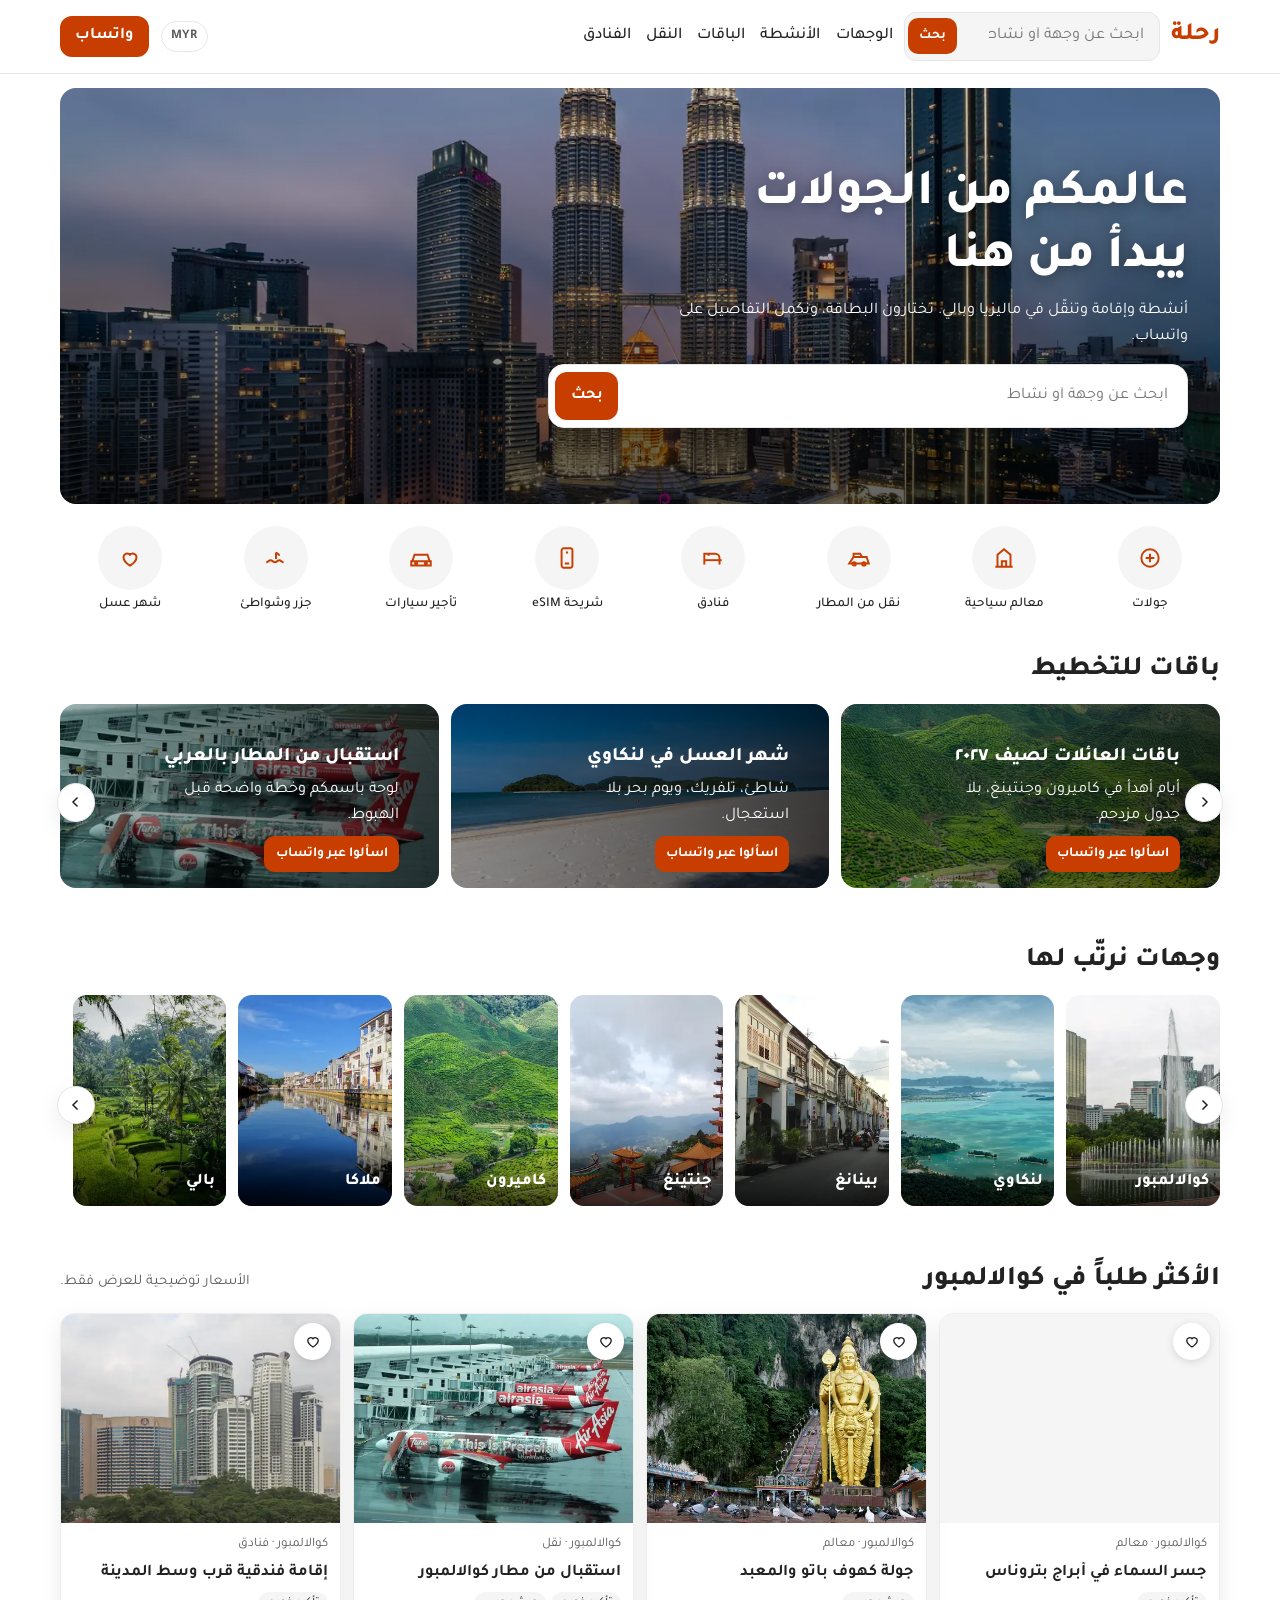
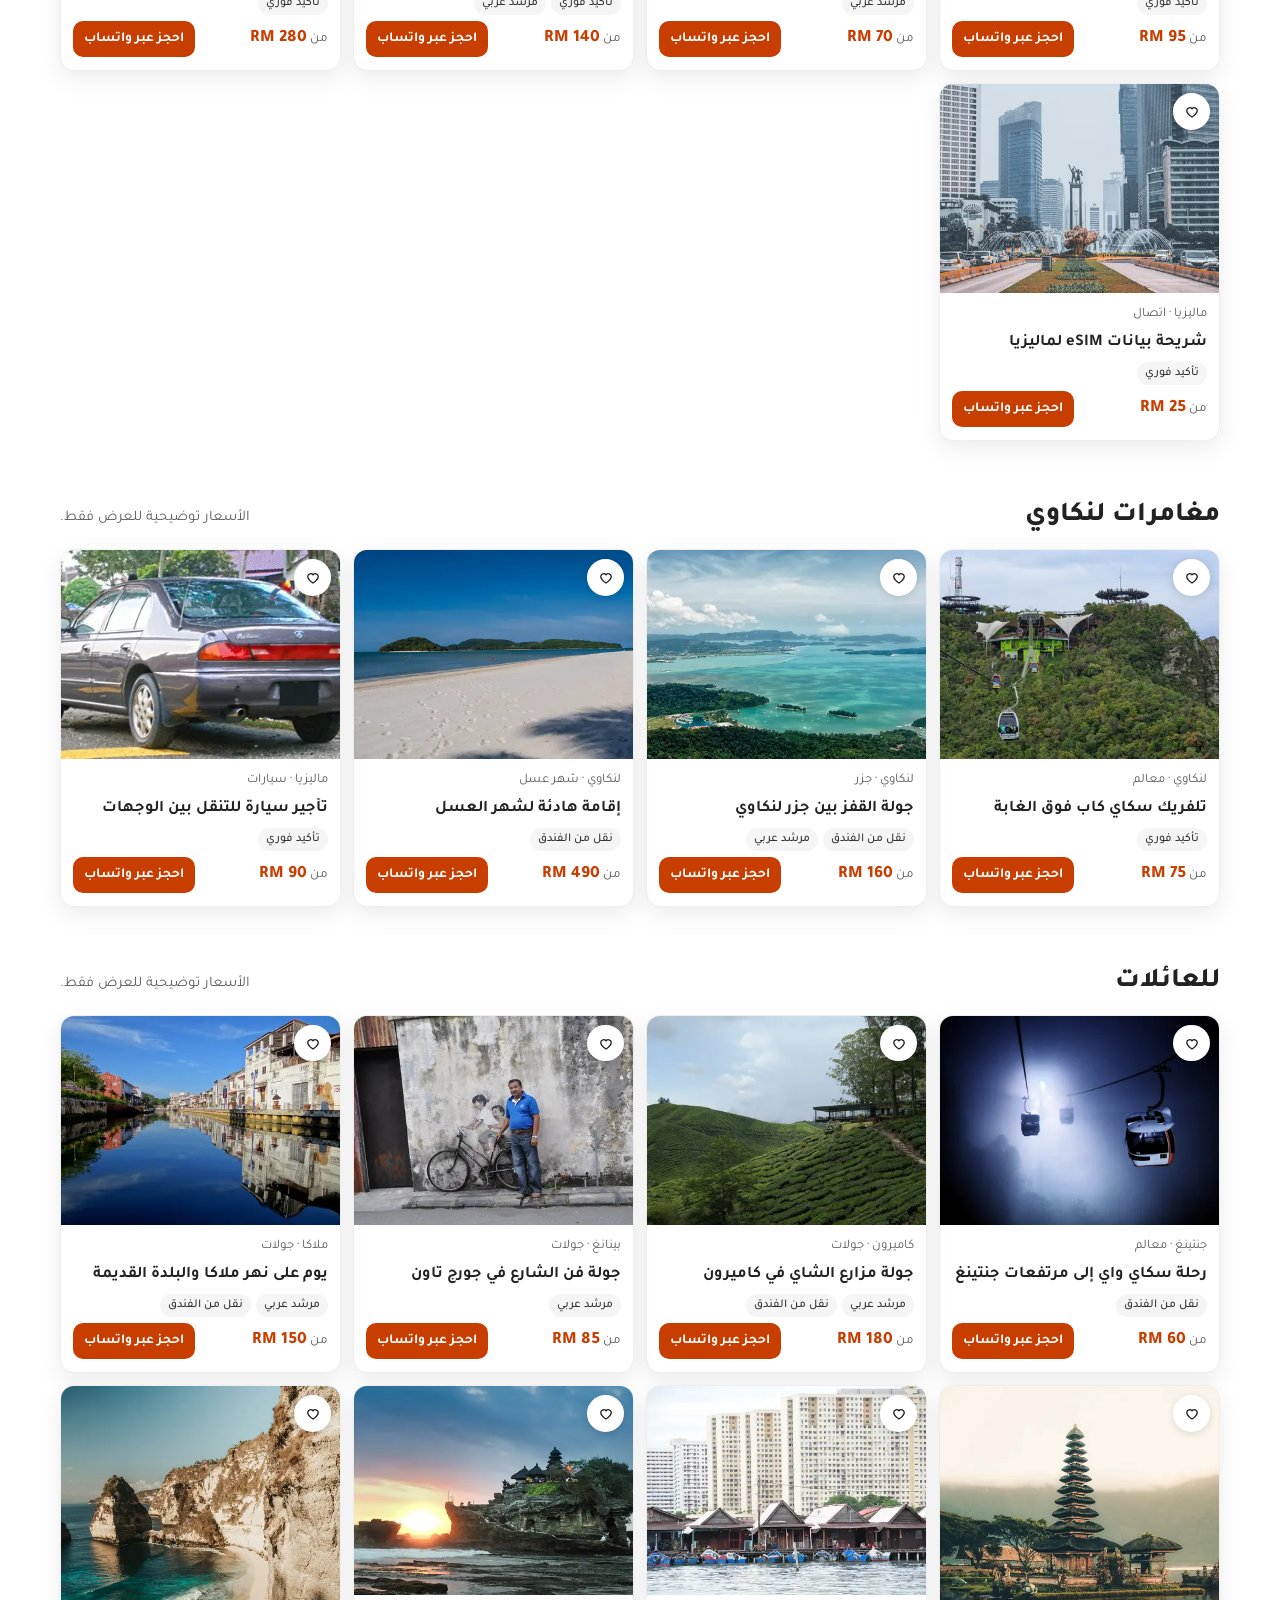
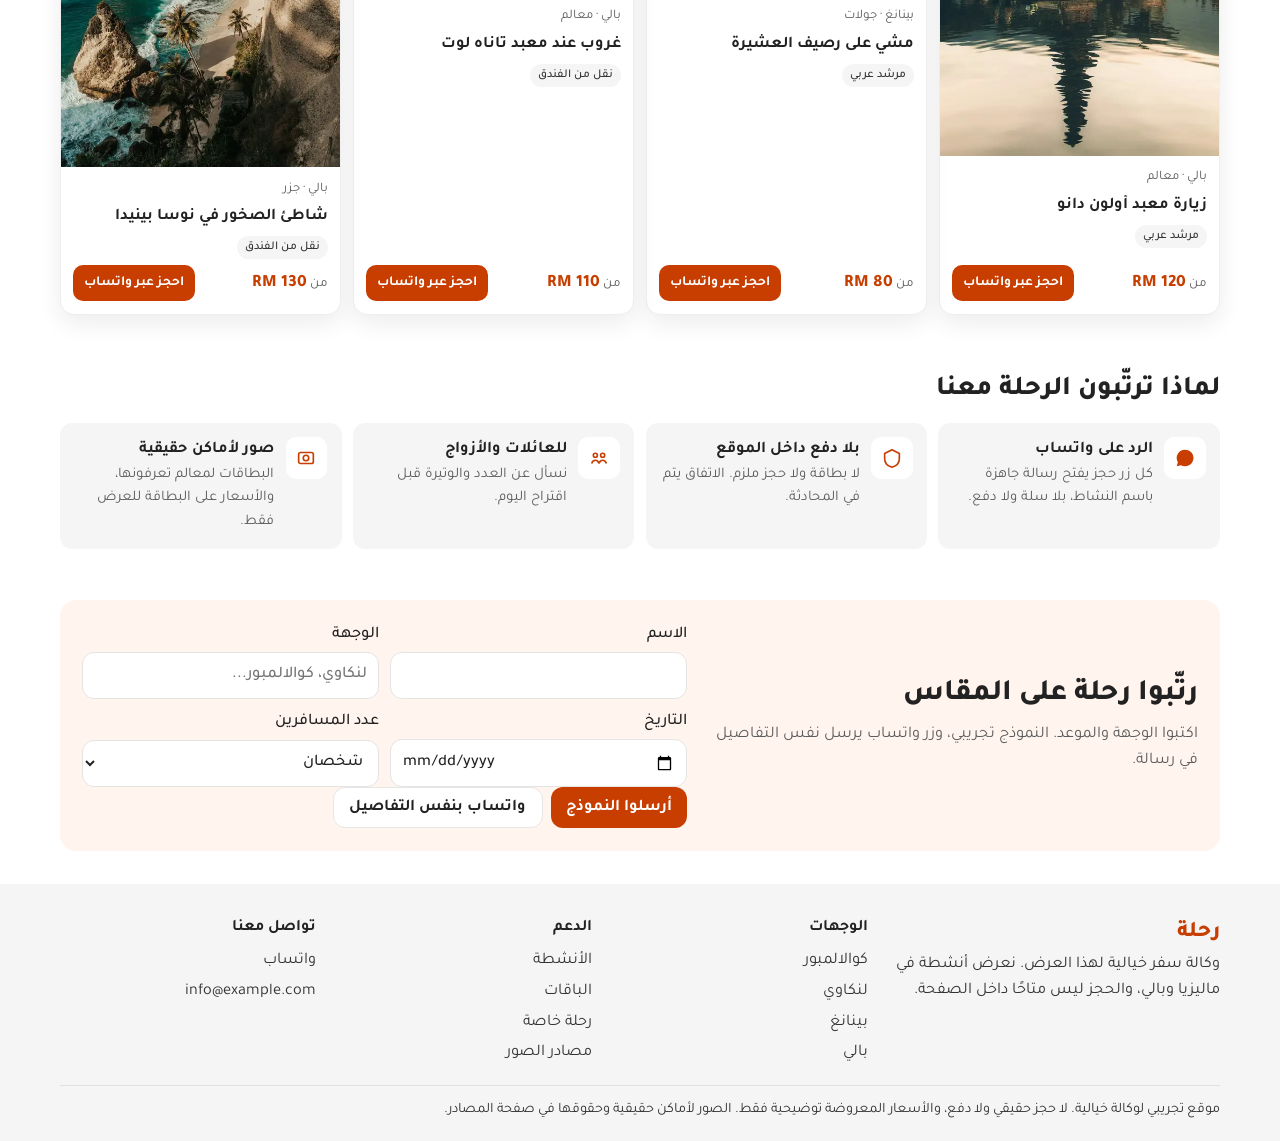
==== commit c687c511: "Rebuild the homepage as an Arabic activity marketplace. Replace the cinematic layout with a white Kl" ====
--- a/index.html
+++ b/index.html
@@ -3,410 +3,527 @@
 <head>
   <meta charset="utf-8">
   <meta name="viewport" content="width=device-width, initial-scale=1">
-  <title>رحلة | رحلات عائلية إلى ماليزيا وجنوب شرق آسيا</title>
-  <meta name="description" content="رحلة وكالة سفر تجريبية ترتّب رحلات هادئة للعائلات والأزواج إلى كوالالمبور ولنكاوي وبينانغ وجنتينغ ومرتفعات كاميرون وبالي. السعر عند الطلب، والتواصل عبر واتساب.">
+  <title>رحلة | أنشطة ورحلات في ماليزيا وبالي</title>
+  <meta name="description" content="رحلة موقع تجريبي لترتيب أنشطة في كوالالمبور ولنكاوي وبينانغ وجنتينغ وكاميرون وملاكا وبالي. الحجز عبر واتساب، والأسعار توضيحية للعرض فقط.">
   <link rel="canonical" href="https://mohammedbagowabair.github.io/Rihla-Arabic-Travel-Landing-Page/">
-  <meta name="theme-color" content="#102E2C">
+  <meta name="theme-color" content="#C73E00">
   <meta name="robots" content="index,follow">
   <meta property="og:type" content="website">
   <meta property="og:locale" content="ar_AR">
-  <meta property="og:site_name" content="رحلة">
-  <meta property="og:title" content="رحلة | اكتشف ماليزيا">
-  <meta property="og:description" content="رحلات تجريبية هادئة للعائلات والأزواج إلى ماليزيا وجنوب شرق آسيا. السعر عند الطلب، والحجز عبر واتساب.">
+  <meta property="og:title" content="رحلة | أنشطة ورحلات في ماليزيا وبالي">
+  <meta property="og:description" content="اختاروا نشاطًا واكتبوا لنا على واتساب. موقع تجريبي بلا دفع ولا حجز فوري.">
   <meta property="og:url" content="https://mohammedbagowabair.github.io/Rihla-Arabic-Travel-Landing-Page/">
   <meta property="og:image" content="https://mohammedbagowabair.github.io/Rihla-Arabic-Travel-Landing-Page/img/og.webp">
   <meta property="og:image:width" content="1200">
   <meta property="og:image:height" content="630">
   <meta property="og:image:alt" content="أبراج بتروناس في كوالالمبور عند الغروب.">
   <meta name="twitter:card" content="summary_large_image">
-  <meta name="twitter:title" content="رحلة | اكتشف ماليزيا">
-  <meta name="twitter:description" content="رحلات تجريبية هادئة للعائلات والأزواج إلى ماليزيا وجنوب شرق آسيا.">
+  <meta name="twitter:title" content="رحلة | أنشطة ورحلات في ماليزيا وبالي">
+  <meta name="twitter:description" content="أنشطة تجريبية في ماليزيا وبالي، والحجز يتم برسالة واتساب.">
   <meta name="twitter:image" content="https://mohammedbagowabair.github.io/Rihla-Arabic-Travel-Landing-Page/img/og.webp">
   <meta name="twitter:image:alt" content="أبراج بتروناس في كوالالمبور عند الغروب.">
   <link rel="icon" href="favicon.svg" type="image/svg+xml">
   <link rel="preconnect" href="https://fonts.googleapis.com">
   <link rel="preconnect" href="https://fonts.gstatic.com" crossorigin>
-  <link rel="stylesheet" href="https://fonts.googleapis.com/css2?family=Alexandria:wght@500;600&family=IBM+Plex+Sans+Arabic:wght@400;500&display=swap">
+  <link rel="stylesheet" href="https://fonts.googleapis.com/css2?family=Tajawal:wght@400;500;700;800&display=swap">
   <link rel="preload" as="image" href="img/hero-800.webp" imagesrcset="img/hero-800.webp 800w, img/hero-1400.webp 1400w" imagesizes="100vw">
   <link rel="stylesheet" href="css/styles.css">
-  <script type="application/ld+json">
-  {"@context":"https://schema.org","@type":"WebSite","name":"رحلة","inLanguage":"ar","url":"https://mohammedbagowabair.github.io/Rihla-Arabic-Travel-Landing-Page/","description":"موقع تجريبي لوكالة سفر خيالية ترتّب رحلات عائلية وزوجية إلى ماليزيا وجنوب شرق آسيا."}
-  </script>
-  <script>document.documentElement.classList.add("js");</script>
 </head>
 <body>
   <a class="skip" href="#main">تخطّي إلى المحتوى</a>
-  <header class="nav">
-    <a class="brand" href="#top">رحلة</a>
-    <nav class="nav__links" aria-label="التنقل الرئيسي">
-      <a href="#destinations">الوجهات</a>
-      <a href="#packages">الباقات</a>
-      <a href="#experience">التجربة</a>
-      <a href="#contact">تواصل</a>
-    </nav>
-    <a class="btn btn--accent" href="https://wa.me/967783964784?text=%D9%85%D8%B1%D8%AD%D8%A8%D9%8B%D8%A7%D8%8C%20%D9%84%D8%AF%D9%8A%20%D8%A7%D8%B3%D8%AA%D9%81%D8%B3%D8%A7%D8%B1%20%D8%B9%D9%86%20%D8%B1%D8%AD%D9%84%D8%A9%20%D9%85%D8%B9%20%D9%88%D9%83%D8%A7%D9%84%D8%A9%20%D8%B1%D8%AD%D9%84%D8%A9." target="_blank" rel="noopener noreferrer">واتساب</a>
+  <header class="site-header" id="top">
+    <div class="bar">
+      <a class="logo" href="#top">رحلة</a>
+      <form class="header-search mini-search js-find" role="search">
+        <label class="visually-hidden" for="q-header">ابحث عن وجهة أو نشاط</label>
+        <input class="js-q" id="q-header" type="search" name="q" placeholder="ابحث عن وجهة أو نشاط" autocomplete="off">
+        <button class="btn btn--sm" type="submit">بحث</button>
+      </form>
+      <nav class="nav" aria-label="الأقسام">
+        <a href="#destinations">الوجهات</a>
+        <a href="#activities">الأنشطة</a>
+        <a href="#packages">الباقات</a>
+        <a href="#activities" data-jump="transfer">النقل</a>
+        <a href="#activities" data-jump="hotels">الفنادق</a>
+      </nav>
+      <span class="currency">MYR</span>
+      <a class="btn header-cta" href="https://wa.me/967783964784?text=%D9%85%D8%B1%D8%AD%D8%A8%D9%8B%D8%A7%D8%8C%20%D9%84%D8%AF%D9%8A%20%D8%A7%D8%B3%D8%AA%D9%81%D8%B3%D8%A7%D8%B1%20%D8%B9%D9%86%20%D8%B1%D8%AD%D9%84%D8%A9%20%D9%85%D8%B9%20%D9%88%D9%83%D8%A7%D9%84%D8%A9%20%D8%B1%D8%AD%D9%84%D8%A9." target="_blank" rel="noopener noreferrer">واتساب</a>
+    </div>
   </header>
 
   <main id="main">
-    <section class="hero" id="top" aria-labelledby="hero-title">
-      <img class="hero__media" src="img/hero-800.webp" srcset="img/hero-800.webp 800w, img/hero-1400.webp 1400w" sizes="100vw" width="1400" height="941" alt="أبراج بتروناس في كوالالمبور عند الغروب، تحيط بها حدائق المدينة." fetchpriority="high" decoding="async">
-      <div class="hero__shade" aria-hidden="true"></div>
-      <div class="hero__content">
-        <p class="kicker">رحلات عائلية وزوجية · موقع تجريبي</p>
-        <h1 id="hero-title"><span>اكتشف <em>ماليزيا</em></span><span>كما تحبونها</span></h1>
-        <p class="hero__sub">نرتّب إقامة هادئة في كوالالمبور ولنكاوي وبينانغ وجنتينغ ومرتفعات كاميرون، ويمكن أن تمتد الرحلة إلى بالي.</p>
-        <div class="hero__actions">
-          <a class="btn btn--accent" href="https://wa.me/967783964784?text=%D9%85%D8%B1%D8%AD%D8%A8%D9%8B%D8%A7%D8%8C%20%D8%A3%D9%88%D8%AF%20%D8%AD%D8%AC%D8%B2%20%D8%B1%D8%AD%D9%84%D8%A9%20%D8%A5%D9%84%D9%89%20%D9%85%D8%A7%D9%84%D9%8A%D8%B2%D9%8A%D8%A7." target="_blank" rel="noopener noreferrer">احجز عبر واتساب</a>
-          <a class="btn btn--ghost" href="#destinations">تصفّح الوجهات</a>
-        </div>
+    <div class="wrap">
+      <section class="hero" aria-labelledby="hero-title">
+        <img class="hero__media" src="img/hero-800.webp" srcset="img/hero-800.webp 800w, img/hero-1400.webp 1400w" sizes="100vw" width="1400" height="941" alt="أبراج بتروناس في كوالالمبور عند الغروب." fetchpriority="high" decoding="async">
+        <div class="hero__shade" aria-hidden="true"></div>
+        <div class="hero__content">
+          <h1 id="hero-title">عالمكم من الجولات<br>يبدأ من هنا</h1>
+          <p>أنشطة وإقامة وتنقّل في ماليزيا وبالي. تختارون البطاقة، ونكمل التفاصيل على واتساب.</p>
+          <form class="find js-find" role="search">
+            <label class="visually-hidden" for="q-hero">ابحث عن وجهة أو نشاط</label>
+            <input class="js-q" id="q-hero" type="search" name="q" placeholder="ابحث عن وجهة أو نشاط" autocomplete="off">
+            <button class="btn" type="submit">بحث</button>
+          </form>
+        </div>
+      </section>
+
+      <section class="cats" aria-label="تصنيفات الأنشطة">
+        <div class="cat-row">
+          <button class="cat" type="button" data-cat="tours" aria-pressed="false"><span aria-hidden="true"><svg width="26" height="26" viewBox="0 0 24 24" fill="none" stroke="currentColor" stroke-width="1.8"><circle cx="12" cy="12" r="8"/><path d="M12 8v8M8 12h8"/></svg></span>جولات</button>
+          <button class="cat" type="button" data-cat="sights" aria-pressed="false"><span aria-hidden="true"><svg width="26" height="26" viewBox="0 0 24 24" fill="none" stroke="currentColor" stroke-width="1.8"><path d="M4 20h16M6 20V9l6-5 6 5v11"/><path d="M10 20v-5h4v5"/></svg></span>معالم سياحية</button>
+          <button class="cat" type="button" data-cat="transfer" aria-pressed="false"><span aria-hidden="true"><svg width="26" height="26" viewBox="0 0 24 24" fill="none" stroke="currentColor" stroke-width="1.8"><path d="M3 17h18l-2-6H7L3 17z"/><circle cx="7.5" cy="17.5" r="1.5"/><circle cx="16.5" cy="17.5" r="1.5"/><path d="M7 11V8h6l2 3"/></svg></span>نقل من المطار</button>
+          <button class="cat" type="button" data-cat="hotels" aria-pressed="false"><span aria-hidden="true"><svg width="26" height="26" viewBox="0 0 24 24" fill="none" stroke="currentColor" stroke-width="1.8"><path d="M4 18V8h10a4 4 0 0 1 4 4v6"/><path d="M4 14h16"/><path d="M8 10V8"/></svg></span>فنادق</button>
+          <button class="cat" type="button" data-cat="esim" aria-pressed="false"><span aria-hidden="true"><svg width="26" height="26" viewBox="0 0 24 24" fill="none" stroke="currentColor" stroke-width="1.8"><rect x="7" y="3" width="10" height="18" rx="2"/><path d="M11 7h2M10 17h4"/></svg></span>شريحة eSIM</button>
+          <button class="cat" type="button" data-cat="cars" aria-pressed="false"><span aria-hidden="true"><svg width="26" height="26" viewBox="0 0 24 24" fill="none" stroke="currentColor" stroke-width="1.8"><path d="M4 15l2-6h12l2 6"/><path d="M3 15h18v4H3z"/><circle cx="7.5" cy="17" r="1"/><circle cx="16.5" cy="17" r="1"/></svg></span>تأجير سيارات</button>
+          <button class="cat" type="button" data-cat="islands" aria-pressed="false"><span aria-hidden="true"><svg width="26" height="26" viewBox="0 0 24 24" fill="none" stroke="currentColor" stroke-width="1.8"><path d="M3 16c2 0 2-2 4-2s2 2 4 2 2-2 4-2 2 2 4 2"/><path d="M12 13V7"/><path d="M12 7c2 1 3 2 3 3"/></svg></span>جزر وشواطئ</button>
+          <button class="cat" type="button" data-cat="honeymoon" aria-pressed="false"><span aria-hidden="true"><svg width="26" height="26" viewBox="0 0 24 24" fill="none" stroke="currentColor" stroke-width="1.8"><path d="M12 19s-6-3.6-6-8a3.5 3.5 0 0 1 6-2 3.5 3.5 0 0 1 6 2c0 4.4-6 8-6 8z"/></svg></span>شهر عسل</button>
+        </div>
+      </section>
+
+      <section class="section" id="packages" aria-labelledby="promo-title">
+        <div class="section-head">
+          <h2 id="promo-title">باقات للتخطيط</h2>
+        </div>
+        <div class="rail-wrap">
+          <button class="arrow arrow--prev" type="button" data-rail="promo-rail" data-dir="-1" aria-label="السابق"><svg width="18" height="18" viewBox="0 0 24 24" fill="none" stroke="currentColor" stroke-width="2"><path d="M10 6l6 6-6 6"/></svg></button>
+          <div class="rail" id="promo-rail">
+            <article class="promo">
+              <img src="img/cameron-520.webp" srcset="img/cameron-520.webp 520w, img/cameron-960.webp 960w" sizes="(max-width: 719px) 86vw, 34vw" width="960" height="640" alt="تلال الشاي في مرتفعات كاميرون." loading="lazy" decoding="async">
+              <div class="promo__shade" aria-hidden="true"></div>
+              <div class="promo__copy">
+                <h3>باقات العائلات لصيف ٢٠٢٧</h3>
+                <p>أيام أهدأ في كاميرون وجنتينغ، بلا جدول مزدحم.</p>
+                <a class="btn btn--sm" href="https://wa.me/967783964784?text=%D9%85%D8%B1%D8%AD%D8%A8%D9%8B%D8%A7%D8%8C%20%D8%A3%D9%88%D8%AF%20%D8%A7%D9%84%D8%B3%D8%A4%D8%A7%D9%84%20%D8%B9%D9%86%20%D8%A8%D8%A7%D9%82%D8%A7%D8%AA%20%D8%A7%D9%84%D8%B9%D8%A7%D8%A6%D9%84%D8%A7%D8%AA%20%D9%84%D8%B5%D9%8A%D9%81%20%D9%A2%D9%A0%D9%A2%D9%A7." target="_blank" rel="noopener noreferrer">اسألوا عبر واتساب</a>
+              </div>
+            </article>
+            <article class="promo">
+              <img src="img/beach-520.webp" srcset="img/beach-520.webp 520w, img/beach-960.webp 960w" sizes="(max-width: 719px) 86vw, 34vw" width="960" height="641" alt="شاطئ رملي في لنكاوي." loading="lazy" decoding="async">
+              <div class="promo__shade" aria-hidden="true"></div>
+              <div class="promo__copy">
+                <h3>شهر العسل في لنكاوي</h3>
+                <p>شاطئ، تلفريك، ويوم بحر بلا استعجال.</p>
+                <a class="btn btn--sm" href="https://wa.me/967783964784?text=%D9%85%D8%B1%D8%AD%D8%A8%D9%8B%D8%A7%D8%8C%20%D8%A3%D9%88%D8%AF%20%D8%AD%D8%AC%D8%B2%3A%20%D8%B4%D9%87%D8%B1%20%D8%A7%D9%84%D8%B9%D8%B3%D9%84%20%D9%81%D9%8A%20%D9%84%D9%86%D9%83%D8%A7%D9%88%D9%8A." target="_blank" rel="noopener noreferrer">اسألوا عبر واتساب</a>
+              </div>
+            </article>
+            <article class="promo">
+              <img src="img/klia-480.webp" srcset="img/klia-480.webp 480w, img/klia-800.webp 800w" sizes="(max-width: 719px) 86vw, 34vw" width="800" height="600" alt="طائرات على بوابة مطار كوالالمبور." loading="lazy" decoding="async">
+              <div class="promo__shade" aria-hidden="true"></div>
+              <div class="promo__copy">
+                <h3>استقبال من المطار بالعربي</h3>
+                <p>لوحة باسمكم وخطة واضحة قبل الهبوط.</p>
+                <a class="btn btn--sm" href="https://wa.me/967783964784?text=%D9%85%D8%B1%D8%AD%D8%A8%D9%8B%D8%A7%D8%8C%20%D8%A3%D9%88%D8%AF%20%D8%A7%D9%84%D8%B3%D8%A4%D8%A7%D9%84%20%D8%B9%D9%86%20%D8%A7%D8%B3%D8%AA%D9%82%D8%A8%D8%A7%D9%84%20%D9%85%D9%86%20%D8%A7%D9%84%D9%85%D8%B7%D8%A7%D8%B1%20%D8%A8%D8%A7%D9%84%D8%B9%D8%B1%D8%A8%D9%8A%D8%A9." target="_blank" rel="noopener noreferrer">اسألوا عبر واتساب</a>
+              </div>
+            </article>
+          </div>
+          <button class="arrow arrow--next" type="button" data-rail="promo-rail" data-dir="1" aria-label="التالي"><svg width="18" height="18" viewBox="0 0 24 24" fill="none" stroke="currentColor" stroke-width="2"><path d="M14 6l-6 6 6 6"/></svg></button>
+        </div>
+      </section>
+
+      <section class="section" id="destinations" aria-labelledby="dest-title">
+        <div class="section-head">
+          <h2 id="dest-title">وجهات نرتّب لها</h2>
+        </div>
+        <div class="rail-wrap">
+          <button class="arrow arrow--prev" type="button" data-rail="dest-rail" data-dir="-1" aria-label="السابق"><svg width="18" height="18" viewBox="0 0 24 24" fill="none" stroke="currentColor" stroke-width="2"><path d="M10 6l6 6-6 6"/></svg></button>
+          <div class="rail" id="dest-rail">
+            <figure class="dest"><img src="img/klcc-520.webp" srcset="img/klcc-520.webp 520w, img/klcc-960.webp 960w" sizes="160px" width="960" height="640" alt="نافورة وحديقة بين أبراج كوالالمبور." loading="lazy" decoding="async"><figcaption>كوالالمبور</figcaption></figure>
+            <figure class="dest"><img src="img/langkawi-520.webp" srcset="img/langkawi-520.webp 520w, img/langkawi-960.webp 960w" sizes="160px" width="960" height="635" alt="ساحل لنكاوي والجزر من الجو." loading="lazy" decoding="async"><figcaption>لنكاوي</figcaption></figure>
+            <figure class="dest"><img src="img/penang-520.webp" srcset="img/penang-520.webp 520w, img/penang-960.webp 960w" sizes="160px" width="960" height="720" alt="شارع في جورج تاون ببينانغ." loading="lazy" decoding="async"><figcaption>بينانغ</figcaption></figure>
+            <figure class="dest"><img src="img/genting-520.webp" srcset="img/genting-520.webp 520w, img/genting-960.webp 960w" sizes="160px" width="960" height="638" alt="معبد تشين سوي في مرتفعات جنتينغ." loading="lazy" decoding="async"><figcaption>جنتينغ</figcaption></figure>
+            <figure class="dest"><img src="img/cameron-520.webp" srcset="img/cameron-520.webp 520w, img/cameron-960.webp 960w" sizes="160px" width="960" height="640" alt="وديان الشاي في مرتفعات كاميرون." loading="lazy" decoding="async"><figcaption>كاميرون</figcaption></figure>
+            <figure class="dest"><img src="img/malacca-480.webp" srcset="img/malacca-480.webp 480w, img/malacca-800.webp 800w" sizes="160px" width="800" height="600" alt="بيوت على نهر ملاكا وانعكاسها في الماء." loading="lazy" decoding="async"><figcaption>ملاكا</figcaption></figure>
+            <figure class="dest"><img src="img/bali-520.webp" srcset="img/bali-520.webp 520w, img/bali-960.webp 960w" sizes="160px" width="960" height="640" alt="مدرجات الأرز في بالي." loading="lazy" decoding="async"><figcaption>بالي</figcaption></figure>
+          </div>
+          <button class="arrow arrow--next" type="button" data-rail="dest-rail" data-dir="1" aria-label="التالي"><svg width="18" height="18" viewBox="0 0 24 24" fill="none" stroke="currentColor" stroke-width="2"><path d="M14 6l-6 6 6 6"/></svg></button>
+        </div>
+      </section>
+
+      <div id="activities">
+        <p id="search-status" class="visually-hidden" aria-live="polite"></p>
+
+        <section class="section" data-block aria-labelledby="kl-title">
+          <div class="section-head">
+            <h2 id="kl-title">الأكثر طلباً في كوالالمبور</h2>
+            <p class="demo-note">الأسعار توضيحية للعرض فقط.</p>
+          </div>
+          <div class="cards">
+            <article class="card" data-cat="sights" data-q="جسر السماء أبراج بتروناس كوالالمبور petronas skybridge">
+              <div class="card__media">
+                <img src="img/hero-800.webp" srcset="img/hero-800.webp 800w, img/hero-1400.webp 1400w" sizes="(max-width: 1019px) 78vw, 25vw" width="1400" height="941" alt="أبراج بتروناس والجسر بينهما عند الغروب." loading="lazy" decoding="async">
+                <button class="fav" type="button" data-fav="petronas" aria-pressed="false" aria-label="حفظ جسر السماء في المفضلة"><svg width="18" height="18" viewBox="0 0 24 24" fill="none" stroke="currentColor" stroke-width="1.8"><path d="M12 20s-7-4.4-7-9a4 4 0 0 1 7-2 4 4 0 0 1 7 2c0 4.6-7 9-7 9z"/></svg></button>
+              </div>
+              <div class="card__body">
+                <p class="card__meta">كوالالمبور · معالم</p>
+                <h3>جسر السماء في أبراج بتروناس</h3>
+                <div class="chips"><span class="chip">تأكيد فوري</span></div>
+                <div class="card__foot">
+                  <p class="price">من <strong>RM 95</strong></p>
+                  <a class="btn btn--sm" href="https://wa.me/967783964784?text=%D9%85%D8%B1%D8%AD%D8%A8%D9%8B%D8%A7%D8%8C%20%D8%A3%D9%88%D8%AF%20%D8%AD%D8%AC%D8%B2%3A%20%D8%AC%D8%B3%D8%B1%20%D8%A7%D9%84%D8%B3%D9%85%D8%A7%D8%A1%20%D9%81%D9%8A%20%D8%A3%D8%A8%D8%B1%D8%A7%D8%AC%20%D8%A8%D8%AA%D8%B1%D9%88%D9%86%D8%A7%D8%B3." target="_blank" rel="noopener noreferrer">احجز عبر واتساب</a>
+                </div>
+              </div>
+            </article>
+            <article class="card" data-cat="sights" data-q="كهوف باتو كوالالمبور batu caves">
+              <div class="card__media">
+                <img src="img/batu-520.webp" srcset="img/batu-520.webp 520w, img/batu-960.webp 960w" sizes="(max-width: 1019px) 78vw, 25vw" width="960" height="695" alt="تمثال ذهبي ودرج كهوف باتو." loading="lazy" decoding="async">
+                <button class="fav" type="button" data-fav="batu" aria-pressed="false" aria-label="حفظ كهوف باتو في المفضلة"><svg width="18" height="18" viewBox="0 0 24 24" fill="none" stroke="currentColor" stroke-width="1.8"><path d="M12 20s-7-4.4-7-9a4 4 0 0 1 7-2 4 4 0 0 1 7 2c0 4.6-7 9-7 9z"/></svg></button>
+              </div>
+              <div class="card__body">
+                <p class="card__meta">كوالالمبور · معالم</p>
+                <h3>جولة كهوف باتو والمعبد</h3>
+                <div class="chips"><span class="chip">مرشد عربي</span></div>
+                <div class="card__foot">
+                  <p class="price">من <strong>RM 70</strong></p>
+                  <a class="btn btn--sm" href="https://wa.me/967783964784?text=%D9%85%D8%B1%D8%AD%D8%A8%D9%8B%D8%A7%D8%8C%20%D8%A3%D9%88%D8%AF%20%D8%AD%D8%AC%D8%B2%3A%20%D8%AC%D9%88%D9%84%D8%A9%20%D9%83%D9%87%D9%88%D9%81%20%D8%A8%D8%A7%D8%AA%D9%88." target="_blank" rel="noopener noreferrer">احجز عبر واتساب</a>
+                </div>
+              </div>
+            </article>
+            <article class="card" data-cat="transfer" data-q="مطار كوالالمبور نقل استقبال klia airport transfer">
+              <div class="card__media">
+                <img src="img/klia-480.webp" srcset="img/klia-480.webp 480w, img/klia-800.webp 800w" sizes="(max-width: 1019px) 78vw, 25vw" width="800" height="600" alt="مبنى مطار كوالالمبور وطائرات على البوابات." loading="lazy" decoding="async">
+                <button class="fav" type="button" data-fav="klia" aria-pressed="false" aria-label="حفظ الاستقبال من المطار في المفضلة"><svg width="18" height="18" viewBox="0 0 24 24" fill="none" stroke="currentColor" stroke-width="1.8"><path d="M12 20s-7-4.4-7-9a4 4 0 0 1 7-2 4 4 0 0 1 7 2c0 4.6-7 9-7 9z"/></svg></button>
+              </div>
+              <div class="card__body">
+                <p class="card__meta">كوالالمبور · نقل</p>
+                <h3>استقبال من مطار كوالالمبور</h3>
+                <div class="chips"><span class="chip">تأكيد فوري</span><span class="chip">مرشد عربي</span></div>
+                <div class="card__foot">
+                  <p class="price">من <strong>RM 140</strong></p>
+                  <a class="btn btn--sm" href="https://wa.me/967783964784?text=%D9%85%D8%B1%D8%AD%D8%A8%D9%8B%D8%A7%D8%8C%20%D8%A3%D9%88%D8%AF%20%D8%AD%D8%AC%D8%B2%3A%20%D8%A7%D8%B3%D8%AA%D9%82%D8%A8%D8%A7%D9%84%20%D9%85%D9%86%20%D9%85%D8%B7%D8%A7%D8%B1%20%D9%83%D9%88%D8%A7%D9%84%D8%A7%D9%84%D9%85%D8%A8%D9%88%D8%B1." target="_blank" rel="noopener noreferrer">احجز عبر واتساب</a>
+                </div>
+              </div>
+            </article>
+            <article class="card" data-cat="hotels" data-q="فندق كوالالمبور إقامة hotel kl">
+              <div class="card__media">
+                <img src="img/hotel-480.webp" srcset="img/hotel-480.webp 480w, img/hotel-800.webp 800w" sizes="(max-width: 1019px) 78vw, 25vw" width="800" height="533" alt="أبراج فنادق في وسط كوالالمبور." loading="lazy" decoding="async">
+                <button class="fav" type="button" data-fav="hotel" aria-pressed="false" aria-label="حفظ الإقامة الفندقية في المفضلة"><svg width="18" height="18" viewBox="0 0 24 24" fill="none" stroke="currentColor" stroke-width="1.8"><path d="M12 20s-7-4.4-7-9a4 4 0 0 1 7-2 4 4 0 0 1 7 2c0 4.6-7 9-7 9z"/></svg></button>
+              </div>
+              <div class="card__body">
+                <p class="card__meta">كوالالمبور · فنادق</p>
+                <h3>إقامة فندقية قرب وسط المدينة</h3>
+                <div class="chips"><span class="chip">تأكيد فوري</span></div>
+                <div class="card__foot">
+                  <p class="price">من <strong>RM 280</strong></p>
+                  <a class="btn btn--sm" href="https://wa.me/967783964784?text=%D9%85%D8%B1%D8%AD%D8%A8%D9%8B%D8%A7%D8%8C%20%D8%A3%D9%88%D8%AF%20%D8%AD%D8%AC%D8%B2%3A%20%D8%A5%D9%82%D8%A7%D9%85%D8%A9%20%D9%81%D9%86%D8%AF%D9%82%D9%8A%D8%A9%20%D9%81%D9%8A%20%D9%83%D9%88%D8%A7%D9%84%D8%A7%D9%84%D9%85%D8%A8%D9%88%D8%B1." target="_blank" rel="noopener noreferrer">احجز عبر واتساب</a>
+                </div>
+              </div>
+            </article>
+            <article class="card" data-cat="esim" data-q="شريحة esim بيانات ماليزيا sim">
+              <div class="card__media">
+                <img src="img/kl-520.webp" srcset="img/kl-520.webp 520w, img/kl-960.webp 960w" sizes="(max-width: 1019px) 78vw, 25vw" width="960" height="640" alt="شارع وأبراج في كوالالمبور، حيث تُستخدم شريحة البيانات." loading="lazy" decoding="async">
+                <button class="fav" type="button" data-fav="esim" aria-pressed="false" aria-label="حفظ شريحة البيانات في المفضلة"><svg width="18" height="18" viewBox="0 0 24 24" fill="none" stroke="currentColor" stroke-width="1.8"><path d="M12 20s-7-4.4-7-9a4 4 0 0 1 7-2 4 4 0 0 1 7 2c0 4.6-7 9-7 9z"/></svg></button>
+              </div>
+              <div class="card__body">
+                <p class="card__meta">ماليزيا · اتصال</p>
+                <h3>شريحة بيانات eSIM لماليزيا</h3>
+                <div class="chips"><span class="chip">تأكيد فوري</span></div>
+                <div class="card__foot">
+                  <p class="price">من <strong>RM 25</strong></p>
+                  <a class="btn btn--sm" href="https://wa.me/967783964784?text=%D9%85%D8%B1%D8%AD%D8%A8%D9%8B%D8%A7%D8%8C%20%D8%A3%D9%88%D8%AF%20%D8%AD%D8%AC%D8%B2%3A%20%D8%B4%D8%B1%D9%8A%D8%AD%D8%A9%20%D8%A8%D9%8A%D8%A7%D9%86%D8%A7%D8%AA%20%D9%84%D9%85%D8%A7%D9%84%D9%8A%D8%B2%D9%8A%D8%A7." target="_blank" rel="noopener noreferrer">احجز عبر واتساب</a>
+                </div>
+              </div>
+            </article>
+          </div>
+        </section>
+
+        <section class="section" data-block aria-labelledby="lang-title">
+          <div class="section-head">
+            <h2 id="lang-title">مغامرات لنكاوي</h2>
+            <p class="demo-note">الأسعار توضيحية للعرض فقط.</p>
+          </div>
+          <div class="cards">
+            <article class="card" data-cat="sights" data-q="تلفريك سكاي كاب لنكاوي skycab cable car">
+              <div class="card__media">
+                <img src="img/skycab-480.webp" srcset="img/skycab-480.webp 480w, img/skycab-800.webp 800w" sizes="(max-width: 1019px) 78vw, 25vw" width="800" height="533" alt="عربات تلفريك سكاي كاب فوق غابة لنكاوي." loading="lazy" decoding="async">
+                <button class="fav" type="button" data-fav="skycab" aria-pressed="false" aria-label="حفظ سكاي كاب في المفضلة"><svg width="18" height="18" viewBox="0 0 24 24" fill="none" stroke="currentColor" stroke-width="1.8"><path d="M12 20s-7-4.4-7-9a4 4 0 0 1 7-2 4 4 0 0 1 7 2c0 4.6-7 9-7 9z"/></svg></button>
+              </div>
+              <div class="card__body">
+                <p class="card__meta">لنكاوي · معالم</p>
+                <h3>تلفريك سكاي كاب فوق الغابة</h3>
+                <div class="chips"><span class="chip">تأكيد فوري</span></div>
+                <div class="card__foot">
+                  <p class="price">من <strong>RM 75</strong></p>
+                  <a class="btn btn--sm" href="https://wa.me/967783964784?text=%D9%85%D8%B1%D8%AD%D8%A8%D9%8B%D8%A7%D8%8C%20%D8%A3%D9%88%D8%AF%20%D8%AD%D8%AC%D8%B2%3A%20%D8%AA%D9%84%D9%81%D8%B1%D9%8A%D9%83%20%D8%B3%D9%83%D8%A7%D9%8A%20%D9%83%D8%A7%D8%A8%20%D9%81%D9%8A%20%D9%84%D9%86%D9%83%D8%A7%D9%88%D9%8A." target="_blank" rel="noopener noreferrer">احجز عبر واتساب</a>
+                </div>
+              </div>
+            </article>
+            <article class="card" data-cat="islands" data-q="جزر لنكاوي قارب island hopping">
+              <div class="card__media">
+                <img src="img/langkawi-520.webp" srcset="img/langkawi-520.webp 520w, img/langkawi-960.webp 960w" sizes="(max-width: 1019px) 78vw, 25vw" width="960" height="635" alt="جزر صغيرة ومياه فيروزية حول لنكاوي." loading="lazy" decoding="async">
+                <button class="fav" type="button" data-fav="islands" aria-pressed="false" aria-label="حفظ جولة الجزر في المفضلة"><svg width="18" height="18" viewBox="0 0 24 24" fill="none" stroke="currentColor" stroke-width="1.8"><path d="M12 20s-7-4.4-7-9a4 4 0 0 1 7-2 4 4 0 0 1 7 2c0 4.6-7 9-7 9z"/></svg></button>
+              </div>
+              <div class="card__body">
+                <p class="card__meta">لنكاوي · جزر</p>
+                <h3>جولة القفز بين جزر لنكاوي</h3>
+                <div class="chips"><span class="chip">نقل من الفندق</span><span class="chip">مرشد عربي</span></div>
+                <div class="card__foot">
+                  <p class="price">من <strong>RM 160</strong></p>
+                  <a class="btn btn--sm" href="https://wa.me/967783964784?text=%D9%85%D8%B1%D8%AD%D8%A8%D9%8B%D8%A7%D8%8C%20%D8%A3%D9%88%D8%AF%20%D8%AD%D8%AC%D8%B2%3A%20%D8%AC%D9%88%D9%84%D8%A9%20%D8%A7%D9%84%D8%AC%D8%B2%D8%B1%20%D9%81%D9%8A%20%D9%84%D9%86%D9%83%D8%A7%D9%88%D9%8A." target="_blank" rel="noopener noreferrer">احجز عبر واتساب</a>
+                </div>
+              </div>
+            </article>
+            <article class="card" data-cat="honeymoon" data-q="شهر عسل لنكاوي شاطئ honeymoon beach">
+              <div class="card__media">
+                <img src="img/beach-520.webp" srcset="img/beach-520.webp 520w, img/beach-960.webp 960w" sizes="(max-width: 1019px) 78vw, 25vw" width="960" height="641" alt="رمال بيضاء وبحر هادئ في لنكاوي." loading="lazy" decoding="async">
+                <button class="fav" type="button" data-fav="honeymoon" aria-pressed="false" aria-label="حفظ شهر العسل في المفضلة"><svg width="18" height="18" viewBox="0 0 24 24" fill="none" stroke="currentColor" stroke-width="1.8"><path d="M12 20s-7-4.4-7-9a4 4 0 0 1 7-2 4 4 0 0 1 7 2c0 4.6-7 9-7 9z"/></svg></button>
+              </div>
+              <div class="card__body">
+                <p class="card__meta">لنكاوي · شهر عسل</p>
+                <h3>إقامة هادئة لشهر العسل</h3>
+                <div class="chips"><span class="chip">نقل من الفندق</span></div>
+                <div class="card__foot">
+                  <p class="price">من <strong>RM 490</strong></p>
+                  <a class="btn btn--sm" href="https://wa.me/967783964784?text=%D9%85%D8%B1%D8%AD%D8%A8%D9%8B%D8%A7%D8%8C%20%D8%A3%D9%88%D8%AF%20%D8%AD%D8%AC%D8%B2%3A%20%D8%B4%D9%87%D8%B1%20%D8%A7%D9%84%D8%B9%D8%B3%D9%84%20%D9%81%D9%8A%20%D9%84%D9%86%D9%83%D8%A7%D9%88%D9%8A." target="_blank" rel="noopener noreferrer">احجز عبر واتساب</a>
+                </div>
+              </div>
+            </article>
+            <article class="card" data-cat="cars" data-q="تأجير سيارة ماليزيا لنكاوي car rental proton">
+              <div class="card__media">
+                <img src="img/car-480.webp" srcset="img/car-480.webp 480w, img/car-800.webp 800w" sizes="(max-width: 1019px) 78vw, 25vw" width="800" height="417" alt="سيارة بروتون متوقفة في ماليزيا." loading="lazy" decoding="async">
+                <button class="fav" type="button" data-fav="car" aria-pressed="false" aria-label="حفظ تأجير السيارة في المفضلة"><svg width="18" height="18" viewBox="0 0 24 24" fill="none" stroke="currentColor" stroke-width="1.8"><path d="M12 20s-7-4.4-7-9a4 4 0 0 1 7-2 4 4 0 0 1 7 2c0 4.6-7 9-7 9z"/></svg></button>
+              </div>
+              <div class="card__body">
+                <p class="card__meta">ماليزيا · سيارات</p>
+                <h3>تأجير سيارة للتنقل بين الوجهات</h3>
+                <div class="chips"><span class="chip">تأكيد فوري</span></div>
+                <div class="card__foot">
+                  <p class="price">من <strong>RM 90</strong></p>
+                  <a class="btn btn--sm" href="https://wa.me/967783964784?text=%D9%85%D8%B1%D8%AD%D8%A8%D9%8B%D8%A7%D8%8C%20%D8%A3%D9%88%D8%AF%20%D8%AD%D8%AC%D8%B2%3A%20%D8%AA%D8%A3%D8%AC%D9%8A%D8%B1%20%D8%B3%D9%8A%D8%A7%D8%B1%D8%A9%20%D9%81%D9%8A%20%D9%85%D8%A7%D9%84%D9%8A%D8%B2%D9%8A%D8%A7." target="_blank" rel="noopener noreferrer">احجز عبر واتساب</a>
+                </div>
+              </div>
+            </article>
+          </div>
+        </section>
+
+        <section class="section" data-block aria-labelledby="fam-title">
+          <div class="section-head">
+            <h2 id="fam-title">للعائلات</h2>
+            <p class="demo-note">الأسعار توضيحية للعرض فقط.</p>
+          </div>
+          <div class="cards">
+            <article class="card" data-cat="sights" data-q="جنتينغ سكاي واي تلفريك genting skyway">
+              <div class="card__media">
+                <img src="img/gencable-480.webp" srcset="img/gencable-480.webp 480w, img/gencable-800.webp 800w" sizes="(max-width: 1019px) 78vw, 25vw" width="800" height="523" alt="عربات سكاي واي في ضباب مرتفعات جنتينغ." loading="lazy" decoding="async">
+                <button class="fav" type="button" data-fav="genting" aria-pressed="false" aria-label="حفظ سكاي واي في المفضلة"><svg width="18" height="18" viewBox="0 0 24 24" fill="none" stroke="currentColor" stroke-width="1.8"><path d="M12 20s-7-4.4-7-9a4 4 0 0 1 7-2 4 4 0 0 1 7 2c0 4.6-7 9-7 9z"/></svg></button>
+              </div>
+              <div class="card__body">
+                <p class="card__meta">جنتينغ · معالم</p>
+                <h3>رحلة سكاي واي إلى مرتفعات جنتينغ</h3>
+                <div class="chips"><span class="chip">نقل من الفندق</span></div>
+                <div class="card__foot">
+                  <p class="price">من <strong>RM 60</strong></p>
+                  <a class="btn btn--sm" href="https://wa.me/967783964784?text=%D9%85%D8%B1%D8%AD%D8%A8%D9%8B%D8%A7%D8%8C%20%D8%A3%D9%88%D8%AF%20%D8%AD%D8%AC%D8%B2%3A%20%D8%B3%D9%83%D8%A7%D9%8A%20%D9%88%D8%A7%D9%8A%20%D8%AC%D9%86%D8%AA%D9%8A%D9%86%D8%BA." target="_blank" rel="noopener noreferrer">احجز عبر واتساب</a>
+                </div>
+              </div>
+            </article>
+            <article class="card" data-cat="tours" data-q="شاي كاميرون مزارع boh cameron tea">
+              <div class="card__media">
+                <img src="img/boh-520.webp" srcset="img/boh-520.webp 520w, img/boh-960.webp 960w" sizes="(max-width: 1019px) 78vw, 25vw" width="960" height="640" alt="مقهى على تلة شاي في مرتفعات كاميرون." loading="lazy" decoding="async">
+                <button class="fav" type="button" data-fav="tea" aria-pressed="false" aria-label="حفظ جولة الشاي في المفضلة"><svg width="18" height="18" viewBox="0 0 24 24" fill="none" stroke="currentColor" stroke-width="1.8"><path d="M12 20s-7-4.4-7-9a4 4 0 0 1 7-2 4 4 0 0 1 7 2c0 4.6-7 9-7 9z"/></svg></button>
+              </div>
+              <div class="card__body">
+                <p class="card__meta">كاميرون · جولات</p>
+                <h3>جولة مزارع الشاي في كاميرون</h3>
+                <div class="chips"><span class="chip">مرشد عربي</span><span class="chip">نقل من الفندق</span></div>
+                <div class="card__foot">
+                  <p class="price">من <strong>RM 180</strong></p>
+                  <a class="btn btn--sm" href="https://wa.me/967783964784?text=%D9%85%D8%B1%D8%AD%D8%A8%D9%8B%D8%A7%D8%8C%20%D8%A3%D9%88%D8%AF%20%D8%AD%D8%AC%D8%B2%3A%20%D8%AC%D9%88%D9%84%D8%A9%20%D9%85%D8%B2%D8%A7%D8%B1%D8%B9%20%D8%A7%D9%84%D8%B4%D8%A7%D9%8A%20%D9%81%D9%8A%20%D9%83%D8%A7%D9%85%D9%8A%D8%B1%D9%88%D9%86." target="_blank" rel="noopener noreferrer">احجز عبر واتساب</a>
+                </div>
+              </div>
+            </article>
+            <article class="card" data-cat="tours" data-q="فن الشارع بينانغ جورج تاون street art penang">
+              <div class="card__media">
+                <img src="img/streetart-480.webp" srcset="img/streetart-480.webp 480w, img/streetart-800.webp 800w" sizes="(max-width: 1019px) 78vw, 25vw" width="800" height="531" alt="جدارية أطفال على دراجة في جورج تاون." loading="lazy" decoding="async">
+                <button class="fav" type="button" data-fav="street" aria-pressed="false" aria-label="حفظ جولة فن الشارع في المفضلة"><svg width="18" height="18" viewBox="0 0 24 24" fill="none" stroke="currentColor" stroke-width="1.8"><path d="M12 20s-7-4.4-7-9a4 4 0 0 1 7-2 4 4 0 0 1 7 2c0 4.6-7 9-7 9z"/></svg></button>
+              </div>
+              <div class="card__body">
+                <p class="card__meta">بينانغ · جولات</p>
+                <h3>جولة فن الشارع في جورج تاون</h3>
+                <div class="chips"><span class="chip">مرشد عربي</span></div>
+                <div class="card__foot">
+                  <p class="price">من <strong>RM 85</strong></p>
+                  <a class="btn btn--sm" href="https://wa.me/967783964784?text=%D9%85%D8%B1%D8%AD%D8%A8%D9%8B%D8%A7%D8%8C%20%D8%A3%D9%88%D8%AF%20%D8%AD%D8%AC%D8%B2%3A%20%D8%AC%D9%88%D9%84%D8%A9%20%D9%81%D9%86%20%D8%A7%D9%84%D8%B4%D8%A7%D8%B1%D8%B9%20%D9%81%D9%8A%20%D8%A8%D9%8A%D9%86%D8%A7%D9%86%D8%BA." target="_blank" rel="noopener noreferrer">احجز عبر واتساب</a>
+                </div>
+              </div>
+            </article>
+            <article class="card" data-cat="tours" data-q="ملاكا نهر malacca melaka">
+              <div class="card__media">
+                <img src="img/malacca-480.webp" srcset="img/malacca-480.webp 480w, img/malacca-800.webp 800w" sizes="(max-width: 1019px) 78vw, 25vw" width="800" height="600" alt="واجهة البيوت على نهر ملاكا." loading="lazy" decoding="async">
+                <button class="fav" type="button" data-fav="malacca" aria-pressed="false" aria-label="حفظ يوم ملاكا في المفضلة"><svg width="18" height="18" viewBox="0 0 24 24" fill="none" stroke="currentColor" stroke-width="1.8"><path d="M12 20s-7-4.4-7-9a4 4 0 0 1 7-2 4 4 0 0 1 7 2c0 4.6-7 9-7 9z"/></svg></button>
+              </div>
+              <div class="card__body">
+                <p class="card__meta">ملاكا · جولات</p>
+                <h3>يوم على نهر ملاكا والبلدة القديمة</h3>
+                <div class="chips"><span class="chip">مرشد عربي</span><span class="chip">نقل من الفندق</span></div>
+                <div class="card__foot">
+                  <p class="price">من <strong>RM 150</strong></p>
+                  <a class="btn btn--sm" href="https://wa.me/967783964784?text=%D9%85%D8%B1%D8%AD%D8%A8%D9%8B%D8%A7%D8%8C%20%D8%A3%D9%88%D8%AF%20%D8%AD%D8%AC%D8%B2%3A%20%D9%8A%D9%88%D9%85%20%D9%81%D9%8A%20%D9%85%D9%84%D8%A7%D9%83%D8%A7." target="_blank" rel="noopener noreferrer">احجز عبر واتساب</a>
+                </div>
+              </div>
+            </article>
+            <article class="card" data-cat="sights" data-q="أولون دانو بالي ulun danu bali">
+              <div class="card__media">
+                <img src="img/ulun-520.webp" srcset="img/ulun-520.webp 520w, img/ulun-960.webp 960w" sizes="(max-width: 1019px) 78vw, 25vw" width="960" height="1274" alt="معبد أولون دانو على البحيرة في بالي." loading="lazy" decoding="async">
+                <button class="fav" type="button" data-fav="ulun" aria-pressed="false" aria-label="حفظ أولون دانو في المفضلة"><svg width="18" height="18" viewBox="0 0 24 24" fill="none" stroke="currentColor" stroke-width="1.8"><path d="M12 20s-7-4.4-7-9a4 4 0 0 1 7-2 4 4 0 0 1 7 2c0 4.6-7 9-7 9z"/></svg></button>
+              </div>
+              <div class="card__body">
+                <p class="card__meta">بالي · معالم</p>
+                <h3>زيارة معبد أولون دانو</h3>
+                <div class="chips"><span class="chip">مرشد عربي</span></div>
+                <div class="card__foot">
+                  <p class="price">من <strong>RM 120</strong></p>
+                  <a class="btn btn--sm" href="https://wa.me/967783964784?text=%D9%85%D8%B1%D8%AD%D8%A8%D9%8B%D8%A7%D8%8C%20%D8%A3%D9%88%D8%AF%20%D8%AD%D8%AC%D8%B2%3A%20%D9%85%D8%B9%D8%A8%D8%AF%20%D8%A3%D9%88%D9%84%D9%88%D9%86%20%D8%AF%D8%A7%D9%86%D9%88%20%D9%81%D9%8A%20%D8%A8%D8%A7%D9%84%D9%8A." target="_blank" rel="noopener noreferrer">احجز عبر واتساب</a>
+                </div>
+              </div>
+            </article>
+            <article class="card" data-cat="tours" data-q="رصيف العشيرة بينانغ clan jetty penang">
+              <div class="card__media">
+                <img src="img/jetty-520.webp" srcset="img/jetty-520.webp 520w, img/jetty-960.webp 960w" sizes="(max-width: 1019px) 78vw, 25vw" width="960" height="638" alt="بيوت خشبية على الماء في رصيف العشيرة." loading="lazy" decoding="async">
+                <button class="fav" type="button" data-fav="jetty" aria-pressed="false" aria-label="حفظ رصيف العشيرة في المفضلة"><svg width="18" height="18" viewBox="0 0 24 24" fill="none" stroke="currentColor" stroke-width="1.8"><path d="M12 20s-7-4.4-7-9a4 4 0 0 1 7-2 4 4 0 0 1 7 2c0 4.6-7 9-7 9z"/></svg></button>
+              </div>
+              <div class="card__body">
+                <p class="card__meta">بينانغ · جولات</p>
+                <h3>مشي على رصيف العشيرة</h3>
+                <div class="chips"><span class="chip">مرشد عربي</span></div>
+                <div class="card__foot">
+                  <p class="price">من <strong>RM 80</strong></p>
+                  <a class="btn btn--sm" href="https://wa.me/967783964784?text=%D9%85%D8%B1%D8%AD%D8%A8%D9%8B%D8%A7%D8%8C%20%D8%A3%D9%88%D8%AF%20%D8%AD%D8%AC%D8%B2%3A%20%D8%B1%D8%B5%D9%8A%D9%81%20%D8%A7%D9%84%D8%B9%D8%B4%D9%8A%D8%B1%D8%A9%20%D9%81%D9%8A%20%D8%A8%D9%8A%D9%86%D8%A7%D9%86%D8%BA." target="_blank" rel="noopener noreferrer">احجز عبر واتساب</a>
+                </div>
+              </div>
+            </article>
+            <article class="card" data-cat="sights" data-q="تاناه لوت بالي tanah lot">
+              <div class="card__media">
+                <img src="img/tanah-520.webp" srcset="img/tanah-520.webp 520w, img/tanah-960.webp 960w" sizes="(max-width: 1019px) 78vw, 25vw" width="960" height="640" alt="معبد تاناه لوت على صخرة البحر عند الغروب." loading="lazy" decoding="async">
+                <button class="fav" type="button" data-fav="tanah" aria-pressed="false" aria-label="حفظ تاناه لوت في المفضلة"><svg width="18" height="18" viewBox="0 0 24 24" fill="none" stroke="currentColor" stroke-width="1.8"><path d="M12 20s-7-4.4-7-9a4 4 0 0 1 7-2 4 4 0 0 1 7 2c0 4.6-7 9-7 9z"/></svg></button>
+              </div>
+              <div class="card__body">
+                <p class="card__meta">بالي · معالم</p>
+                <h3>غروب عند معبد تاناه لوت</h3>
+                <div class="chips"><span class="chip">نقل من الفندق</span></div>
+                <div class="card__foot">
+                  <p class="price">من <strong>RM 110</strong></p>
+                  <a class="btn btn--sm" href="https://wa.me/967783964784?text=%D9%85%D8%B1%D8%AD%D8%A8%D9%8B%D8%A7%D8%8C%20%D8%A3%D9%88%D8%AF%20%D8%AD%D8%AC%D8%B2%3A%20%D8%AA%D8%A7%D9%86%D8%A7%D9%87%20%D9%84%D9%88%D8%AA%20%D9%81%D9%8A%20%D8%A8%D8%A7%D9%84%D9%8A." target="_blank" rel="noopener noreferrer">احجز عبر واتساب</a>
+                </div>
+              </div>
+            </article>
+            <article class="card" data-cat="islands" data-q="نوسا بينيدا بالي شاطئ nusa penida">
+              <div class="card__media">
+                <img src="img/diamond-520.webp" srcset="img/diamond-520.webp 520w, img/diamond-960.webp 960w" sizes="(max-width: 1019px) 78vw, 25vw" width="960" height="1312" alt="شاطئ محصور بين صخور في نوسا بينيدا." loading="lazy" decoding="async">
+                <button class="fav" type="button" data-fav="diamond" aria-pressed="false" aria-label="حفظ نوسا بينيدا في المفضلة"><svg width="18" height="18" viewBox="0 0 24 24" fill="none" stroke="currentColor" stroke-width="1.8"><path d="M12 20s-7-4.4-7-9a4 4 0 0 1 7-2 4 4 0 0 1 7 2c0 4.6-7 9-7 9z"/></svg></button>
+              </div>
+              <div class="card__body">
+                <p class="card__meta">بالي · جزر</p>
+                <h3>شاطئ الصخور في نوسا بينيدا</h3>
+                <div class="chips"><span class="chip">نقل من الفندق</span></div>
+                <div class="card__foot">
+                  <p class="price">من <strong>RM 130</strong></p>
+                  <a class="btn btn--sm" href="https://wa.me/967783964784?text=%D9%85%D8%B1%D8%AD%D8%A8%D9%8B%D8%A7%D8%8C%20%D8%A3%D9%88%D8%AF%20%D8%AD%D8%AC%D8%B2%3A%20%D8%B4%D8%A7%D8%B7%D8%A6%20%D9%86%D9%88%D8%B3%D8%A7%20%D8%A8%D9%8A%D9%86%D9%8A%D8%AF%D8%A7." target="_blank" rel="noopener noreferrer">احجز عبر واتساب</a>
+                </div>
+              </div>
+            </article>
+          </div>
+        </section>
+
+        <p id="empty" class="empty" hidden>لا توجد أنشطة مطابقة. اكتبوا ما تبحثون عنه في خانة البحث واضغطوا «بحث» لنرسل الطلب على واتساب، أو <a href="https://wa.me/967783964784?text=%D9%85%D8%B1%D8%AD%D8%A8%D9%8B%D8%A7%D8%8C%20%D9%84%D8%AF%D9%8A%20%D8%A7%D8%B3%D8%AA%D9%81%D8%B3%D8%A7%D8%B1%20%D8%B9%D9%86%20%D8%B1%D8%AD%D9%84%D8%A9%20%D9%85%D8%B9%20%D9%88%D9%83%D8%A7%D9%84%D8%A9%20%D8%B1%D8%AD%D9%84%D8%A9." target="_blank" rel="noopener noreferrer">راسلونا مباشرة</a>.</p>
       </div>
-    </section>
-
-    <form class="planner wrap" id="planner">
-      <p class="planner__label">خطّطوا الرحلة</p>
-      <div class="planner__grid">
-        <label class="field">
-          <span>الوجهة</span>
-          <select name="destination" required>
-            <option value="كوالالمبور">كوالالمبور</option>
-            <option value="لنكاوي">لنكاوي</option>
-            <option value="بينانغ">بينانغ</option>
-            <option value="جنتينغ">جنتينغ</option>
-            <option value="مرتفعات كاميرون">مرتفعات كاميرون</option>
-            <option value="بالي">بالي</option>
-          </select>
-        </label>
-        <label class="field">
-          <span>الشهر</span>
-          <select name="month" required>
-            <option value="يناير">يناير</option>
-            <option value="فبراير">فبراير</option>
-            <option value="مارس">مارس</option>
-            <option value="أبريل">أبريل</option>
-            <option value="مايو">مايو</option>
-            <option value="يونيو">يونيو</option>
-            <option value="يوليو">يوليو</option>
-            <option value="أغسطس">أغسطس</option>
-            <option value="سبتمبر">سبتمبر</option>
-            <option value="أكتوبر">أكتوبر</option>
-            <option value="نوفمبر">نوفمبر</option>
-            <option value="ديسمبر">ديسمبر</option>
-          </select>
-        </label>
-        <label class="field">
-          <span>المسافرون</span>
-          <select name="travellers" required>
-            <option value="شخصان">شخصان</option>
-            <option value="٣ أشخاص">٣ أشخاص</option>
-            <option value="٤ أشخاص">٤ أشخاص</option>
-            <option value="٥ أشخاص">٥ أشخاص</option>
-            <option value="٦ أشخاص أو أكثر">٦ أشخاص أو أكثر</option>
-          </select>
-        </label>
-        <button class="btn btn--accent" type="submit">أرسلوا عبر واتساب</button>
-      </div>
-    </form>
-
-    <section class="section trust" aria-label="وعود الخدمة">
-      <div class="wrap trust__row">
-        <article class="trust__item" data-reveal>
-          <span class="icon" aria-hidden="true"><svg width="22" height="22" viewBox="0 0 24 24" fill="none" stroke="currentColor" stroke-width="1.7"><path d="M4 19.5 9 5l4 8 2-3 5 9.5H4z"/><path d="M8 19.5h.01"/></svg></span>
+
+      <section class="section" aria-labelledby="why-title">
+        <div class="section-head">
+          <h2 id="why-title">لماذا ترتّبون الرحلة معنا</h2>
+        </div>
+        <div class="why-grid">
+          <article class="why">
+            <span aria-hidden="true"><svg width="22" height="22" viewBox="0 0 24 24" fill="currentColor"><path d="M12 3a9 9 0 0 0-7.8 13.5L3 21l4.7-1.2A9 9 0 1 0 12 3z"/></svg></span>
+            <div><h3>الرد على واتساب</h3><p>كل زر حجز يفتح رسالة جاهزة باسم النشاط، بلا سلة ولا دفع.</p></div>
+          </article>
+          <article class="why">
+            <span aria-hidden="true"><svg width="22" height="22" viewBox="0 0 24 24" fill="none" stroke="currentColor" stroke-width="1.8"><path d="M12 3l8 4v6c0 5-3.4 7.6-8 9-4.6-1.4-8-4-8-9V7l8-4z"/></svg></span>
+            <div><h3>بلا دفع داخل الموقع</h3><p>لا بطاقة ولا حجز ملزم. الاتفاق يتم في المحادثة.</p></div>
+          </article>
+          <article class="why">
+            <span aria-hidden="true"><svg width="22" height="22" viewBox="0 0 24 24" fill="none" stroke="currentColor" stroke-width="1.8"><circle cx="8" cy="9" r="2.2"/><circle cx="16" cy="9" r="2.2"/><path d="M4 18c.6-2.4 2.4-3.5 4-3.5s3.4 1.1 4 3.5M12 18c.6-2.4 2.4-3.5 4-3.5s3.4 1.1 4 3.5"/></svg></span>
+            <div><h3>للعائلات والأزواج</h3><p>نسأل عن العدد والوتيرة قبل اقتراح اليوم.</p></div>
+          </article>
+          <article class="why">
+            <span aria-hidden="true"><svg width="22" height="22" viewBox="0 0 24 24" fill="none" stroke="currentColor" stroke-width="1.8"><rect x="4" y="6" width="16" height="12" rx="2"/><circle cx="12" cy="12" r="3"/></svg></span>
+            <div><h3>صور لأماكن حقيقية</h3><p>البطاقات لمعالم تعرفونها، والأسعار على البطاقة للعرض فقط.</p></div>
+          </article>
+        </div>
+      </section>
+
+      <section class="section" id="plan" aria-labelledby="plan-title">
+        <div class="plan">
           <div>
-            <p class="trust__name">تصميم رحلة خاصة</p>
-            <p>نبني الأيام معكم حسب من يسافر، لا من قائمة واحدة للجميع.</p>
-          </div>
-        </article>
-        <article class="trust__item" data-reveal>
-          <span class="icon" aria-hidden="true"><svg width="22" height="22" viewBox="0 0 24 24" fill="none" stroke="currentColor" stroke-width="1.7"><path d="M4 19V9l8-5 8 5v10"/><path d="M9 19v-6h6v6"/></svg></span>
+            <h2 id="plan-title">رتّبوا رحلة على المقاس</h2>
+            <p class="lede">اكتبوا الوجهة والموعد. النموذج تجريبي، وزر واتساب يرسل نفس التفاصيل في رسالة.</p>
+          </div>
           <div>
-            <p class="trust__name">فنادق مختارة</p>
-            <p>نقترح إقامة تناسب العائلة أو الزوجين، بهدوء وقرب من البرنامج.</p>
-          </div>
-        </article>
-        <article class="trust__item" data-reveal>
-          <span class="icon" aria-hidden="true"><svg width="22" height="22" viewBox="0 0 24 24" fill="none" stroke="currentColor" stroke-width="1.7"><circle cx="12" cy="8" r="3"/><path d="M5 19c1.4-3 3.8-4.5 7-4.5S17.6 16 19 19"/></svg></span>
-          <div>
-            <p class="trust__name">مرشد بالعربية</p>
-            <p>يمكن ترتيب مرافقة عربية حين تحتاجونها في المدينة أو الطبيعة.</p>
-          </div>
-        </article>
-        <article class="trust__item" data-reveal>
-          <span class="icon" aria-hidden="true"><svg width="22" height="22" viewBox="0 0 24 24" fill="currentColor"><path d="M12 3a9 9 0 0 0-7.8 13.5L3 21l4.7-1.2A9 9 0 1 0 12 3zm4.6 11.2c-.2.6-1.1 1-1.6 1.1-.4.1-.9.1-1.5-.1-2.3-1-3.8-3.3-3.9-3.5-.1-.2-.9-1.2-.9-2.3s.6-1.7.8-1.9c.2-.2.5-.3.8-.3h.3c.2 0 .4 0 .5.4.2.5.7 1.6.7 1.7 0 .1.1.3 0 .4l-.2.4-.3.3c-.1.1-.2.2-.1.4.1.2.6.9 1.2 1.5.8.7 1.5 1 1.8 1.1.2.1.3.1.5-.1.2-.2.5-.6.7-.8.2-.2.3-.2.5-.1l1.2.6c.2.1.4.2.4.3 0 .1 0 .5-.2.9z"/></svg></span>
-          <div>
-            <p class="trust__name">دعم عبر واتساب</p>
-            <p>من أول سؤال حتى العودة، على وتيرة تناسبكم.</p>
-          </div>
-        </article>
-      </div>
-    </section>
-
-    <section class="section" id="destinations" aria-labelledby="dest-title">
-      <div class="wrap">
-        <div class="section-head" data-reveal>
-          <p class="kicker">الوجهات</p>
-          <h2 class="h2" id="dest-title">ست مدن تكفي لرحلة هادئة</h2>
-          <p class="lede">صورة واحدة كبيرة لكل مكان، وتفصيل قصير يكفي لتختاروا من أين تبدأون.</p>
-        </div>
-        <div class="bento">
-          <figure class="place place--lang" data-reveal>
-            <img src="img/langkawi-520.webp" srcset="img/langkawi-520.webp 520w, img/langkawi-960.webp 960w" sizes="(max-width: 979px) 78vw, 38vw" width="960" height="635" alt="منظر جوي لساحل لنكاوي والجزر الصغيرة." loading="lazy" decoding="async">
-            <figcaption><h3>لنكاوي</h3><p>بحر هادئ وأيام بلا جدول ضيّق.</p></figcaption>
-          </figure>
-          <figure class="place place--kl" data-reveal>
-            <img src="img/kl-520.webp" srcset="img/kl-520.webp 520w, img/kl-960.webp 960w" sizes="(max-width: 979px) 78vw, 28vw" width="960" height="640" alt="شارع في كوالالمبور مع نافورة وأبراج زجاجية." loading="lazy" decoding="async">
-            <figcaption><h3>كوالالمبور</h3><p>مدينة تُمشى على مهل بين الحديقة والأبراج.</p></figcaption>
-          </figure>
-          <figure class="place place--penang" data-reveal>
-            <img src="img/penang-520.webp" srcset="img/penang-520.webp 520w, img/penang-960.webp 960w" sizes="(max-width: 979px) 78vw, 28vw" width="960" height="720" alt="شارع قديم في جورج تاون ببينانغ." loading="lazy" decoding="async">
-            <figcaption><h3>بينانغ</h3><p>بيوت جورج تاون وظلال الشرفات.</p></figcaption>
-          </figure>
-          <figure class="place place--genting" data-reveal>
-            <img src="img/genting-520.webp" srcset="img/genting-520.webp 520w, img/genting-960.webp 960w" sizes="(max-width: 979px) 78vw, 28vw" width="960" height="638" alt="باغودا معبد تشين سوي في مرتفعات جنتينغ." loading="lazy" decoding="async">
-            <figcaption><h3>جنتينغ</h3><p>هواء أعلى ومعبد على الجبل.</p></figcaption>
-          </figure>
-          <figure class="place place--cameron" data-reveal>
-            <img src="img/cameron-520.webp" srcset="img/cameron-520.webp 520w, img/cameron-960.webp 960w" sizes="(max-width: 979px) 78vw, 28vw" width="960" height="640" alt="تلال الشاي الخضراء في مرتفعات كاميرون." loading="lazy" decoding="async">
-            <figcaption><h3>كاميرون</h3><p>تلال الشاي ومشى خفيف بين الصفوف.</p></figcaption>
-          </figure>
-          <figure class="place place--bali" data-reveal>
-            <img src="img/bali-520.webp" srcset="img/bali-520.webp 520w, img/bali-960.webp 960w" sizes="(max-width: 979px) 78vw, 70vw" width="960" height="640" alt="مدرجات أرز ونخيل في بالي." loading="lazy" decoding="async">
-            <figcaption><h3>بالي</h3><p>امتداد اختياري بعد ماليزيا، بين الأرز والنخيل.</p></figcaption>
-          </figure>
-        </div>
-      </div>
-    </section>
-
-    <section class="section" id="packages" aria-labelledby="pkg-title">
-      <div class="wrap">
-        <div class="section-head" data-reveal>
-          <p class="kicker">الباقات</p>
-          <h2 class="h2" id="pkg-title">ثلاث طرق للسفر</h2>
-          <p class="lede">الأمثلة توضيحية للعرض فقط، والسعر عند الطلب. لا دفع ولا حجز من هذا الموقع.</p>
-        </div>
-        <div class="pkgs">
-          <article class="pkg" data-reveal>
-            <div class="pkg__photo">
-              <img src="img/beach-520.webp" srcset="img/beach-520.webp 520w, img/beach-960.webp 960w" sizes="(max-width: 759px) 92vw, 30vw" width="960" height="641" alt="شاطئ رملي في لنكاوي وجزيرة خضراء في الأفق." loading="lazy" decoding="async">
-            </div>
-            <div class="pkg__body">
-              <div class="chips"><span class="chip">شهر عسل</span><span class="chip">١٠ أيام</span></div>
-              <h3>شهر العسل</h3>
-              <p>إقامة لشخصين في لنكاوي أو بالي، بوقت مفتوح للبحر.</p>
-              <ul class="checks">
-                <li><svg width="16" height="16" viewBox="0 0 24 24" aria-hidden="true" fill="none" stroke="currentColor" stroke-width="2.2"><path d="M5 12.5 9.2 17 19 7"/></svg>فندق قريب من الشاطئ</li>
-                <li><svg width="16" height="16" viewBox="0 0 24 24" aria-hidden="true" fill="none" stroke="currentColor" stroke-width="2.2"><path d="M5 12.5 9.2 17 19 7"/></svg>يوم حر بين كل نشاط</li>
-                <li><svg width="16" height="16" viewBox="0 0 24 24" aria-hidden="true" fill="none" stroke="currentColor" stroke-width="2.2"><path d="M5 12.5 9.2 17 19 7"/></svg>انتقالات بلا استعجال</li>
-              </ul>
-              <p class="price">السعر عند الطلب</p>
-              <a class="btn btn--line btn--block" href="https://wa.me/967783964784?text=%D9%85%D8%B1%D8%AD%D8%A8%D9%8B%D8%A7%D8%8C%20%D8%A3%D9%88%D8%AF%20%D8%A7%D9%84%D8%A7%D8%B3%D8%AA%D9%81%D8%B3%D8%A7%D8%B1%20%D8%B9%D9%86%20%D8%A8%D8%A7%D9%82%D8%A9%20%D8%B4%D9%87%D8%B1%20%D8%A7%D9%84%D8%B9%D8%B3%D9%84." target="_blank" rel="noopener noreferrer">اسأل عن باقة شهر العسل</a>
-            </div>
-          </article>
-          <article class="pkg pkg--featured" data-reveal>
-            <div class="pkg__photo">
-              <img src="img/batu-520.webp" srcset="img/batu-520.webp 520w, img/batu-960.webp 960w" sizes="(max-width: 759px) 92vw, 30vw" width="960" height="695" alt="معبد كهوف باتو في كوالالمبور والدرج الطويل نحو الكهف." loading="lazy" decoding="async">
-            </div>
-            <div class="pkg__body">
-              <div class="chips"><span class="chip">عائلي</span><span class="chip">١٠ أيام</span></div>
-              <h3>العائلة</h3>
-              <p>كوالالمبور وجنتينغ، بغرف متجاورة ووقت لعب للأطفال.</p>
-              <ul class="checks">
-                <li><svg width="16" height="16" viewBox="0 0 24 24" aria-hidden="true" fill="none" stroke="currentColor" stroke-width="2.2"><path d="M5 12.5 9.2 17 19 7"/></svg>غرف متصلة أو متجاورة</li>
-                <li><svg width="16" height="16" viewBox="0 0 24 24" aria-hidden="true" fill="none" stroke="currentColor" stroke-width="2.2"><path d="M5 12.5 9.2 17 19 7"/></svg>زيارة كهوف باتو إن رغبتم</li>
-                <li><svg width="16" height="16" viewBox="0 0 24 24" aria-hidden="true" fill="none" stroke="currentColor" stroke-width="2.2"><path d="M5 12.5 9.2 17 19 7"/></svg>يوم في مرتفعات جنتينغ</li>
-              </ul>
-              <p class="price">السعر عند الطلب</p>
-              <a class="btn btn--accent btn--block" href="https://wa.me/967783964784?text=%D9%85%D8%B1%D8%AD%D8%A8%D9%8B%D8%A7%D8%8C%20%D8%A3%D9%88%D8%AF%20%D8%A7%D9%84%D8%A7%D8%B3%D8%AA%D9%81%D8%B3%D8%A7%D8%B1%20%D8%B9%D9%86%20%D8%A8%D8%A7%D9%82%D8%A9%20%D8%A7%D9%84%D8%B9%D8%A7%D8%A6%D9%84%D8%A9." target="_blank" rel="noopener noreferrer">اسأل عن باقة العائلة</a>
-            </div>
-          </article>
-          <article class="pkg" data-reveal>
-            <div class="pkg__photo">
-              <img src="img/boh-520.webp" srcset="img/boh-520.webp 520w, img/boh-960.webp 960w" sizes="(max-width: 759px) 92vw, 30vw" width="960" height="640" alt="مقهى على تلة شاي في مرتفعات كاميرون." loading="lazy" decoding="async">
-            </div>
-            <div class="pkg__body">
-              <div class="chips"><span class="chip">مغامرة</span><span class="chip">طبيعة</span></div>
-              <h3>المغامرة</h3>
-              <p>كاميرون وبينانغ: شاي، ومشى خفيف، وأسواق بلا ازدحام.</p>
-              <ul class="checks">
-                <li><svg width="16" height="16" viewBox="0 0 24 24" aria-hidden="true" fill="none" stroke="currentColor" stroke-width="2.2"><path d="M5 12.5 9.2 17 19 7"/></svg>صباح في مزارع الشاي</li>
-                <li><svg width="16" height="16" viewBox="0 0 24 24" aria-hidden="true" fill="none" stroke="currentColor" stroke-width="2.2"><path d="M5 12.5 9.2 17 19 7"/></svg>مشي قصير يناسب الجميع</li>
-                <li><svg width="16" height="16" viewBox="0 0 24 24" aria-hidden="true" fill="none" stroke="currentColor" stroke-width="2.2"><path d="M5 12.5 9.2 17 19 7"/></svg>مساء في جورج تاون</li>
-              </ul>
-              <p class="price">السعر عند الطلب</p>
-              <a class="btn btn--line btn--block" href="https://wa.me/967783964784?text=%D9%85%D8%B1%D8%AD%D8%A8%D9%8B%D8%A7%D8%8C%20%D8%A3%D9%88%D8%AF%20%D8%A7%D9%84%D8%A7%D8%B3%D8%AA%D9%81%D8%B3%D8%A7%D8%B1%20%D8%B9%D9%86%20%D8%A8%D8%A7%D9%82%D8%A9%20%D8%A7%D9%84%D9%85%D8%BA%D8%A7%D9%85%D8%B1%D8%A9." target="_blank" rel="noopener noreferrer">اسأل عن باقة المغامرة</a>
-            </div>
-          </article>
-        </div>
-      </div>
-    </section>
-
-    <section class="section" id="experience" aria-labelledby="exp-title">
-      <div class="wrap experience">
-        <div class="collage" data-reveal>
-          <img class="a" src="img/ulun-520.webp" srcset="img/ulun-520.webp 520w, img/ulun-960.webp 960w" sizes="(max-width: 979px) 80vw, 34vw" width="960" height="1274" alt="معبد أولون دانو على بحيرة في بالي والضباب على الجبل." loading="lazy" decoding="async">
-          <img class="b" src="img/jetty-520.webp" srcset="img/jetty-520.webp 520w, img/jetty-960.webp 960w" sizes="(max-width: 979px) 46vw, 22vw" width="960" height="638" alt="بيوت خشبية على الماء في رصيف عشيرة ببينانغ." loading="lazy" decoding="async">
-          <img class="c" src="img/tanah-520.webp" srcset="img/tanah-520.webp 520w, img/tanah-960.webp 960w" sizes="(max-width: 979px) 42vw, 18vw" width="960" height="640" alt="معبد تاناه لوت في بالي عند الغروب." loading="lazy" decoding="async">
-        </div>
-        <div data-reveal>
-          <p class="kicker">التجربة</p>
-          <h2 class="h2" id="exp-title">رحلة تُفصَّل على مقاسكم</h2>
-          <p class="lede" style="margin-block-start:0.8rem">لا نعد بجوائز ولا بأرقام. نعد بطريقة عمل: نسمع، نرتّب، ونبقى على واتساب.</p>
-          <div class="features">
-            <article class="feature">
-              <span class="icon" aria-hidden="true"><svg width="22" height="22" viewBox="0 0 24 24" fill="none" stroke="currentColor" stroke-width="1.7"><rect x="4" y="5" width="16" height="15" rx="2"/><path d="M8 3v4M16 3v4M4 10h16"/></svg></span>
-              <div><h3>برنامج يومي مريح</h3><p>نشاط واضح ثم وقت حر، حتى لا يتعب الأطفال ولا تُلغى الاستراحة.</p></div>
-            </article>
-            <article class="feature">
-              <span class="icon" aria-hidden="true"><svg width="22" height="22" viewBox="0 0 24 24" fill="none" stroke="currentColor" stroke-width="1.7"><path d="M4 11h16v8H4z"/><path d="M7 11V8a5 5 0 0 1 10 0v3"/></svg></span>
-              <div><h3>إقامة تناسب العدد</h3><p>غرفتان متجاورتان للعائلة، أو جناح هادئ لشخصين.</p></div>
-            </article>
-            <article class="feature">
-              <span class="icon" aria-hidden="true"><svg width="22" height="22" viewBox="0 0 24 24" fill="none" stroke="currentColor" stroke-width="1.7"><path d="M5 6h14v9H8l-3 3V6z"/></svg></span>
-              <div><h3>عربية من أول رسالة</h3><p>الشرح والخيارات والمتابعة بلغة واضحة، بلا ترجمة متعجلة.</p></div>
-            </article>
-            <article class="feature">
-              <span class="icon" aria-hidden="true"><svg width="22" height="22" viewBox="0 0 24 24" fill="none" stroke="currentColor" stroke-width="1.7"><circle cx="12" cy="12" r="8"/><path d="M12 8v5l3 2"/></svg></span>
-              <div><h3>متابعة حتى العودة</h3><p>نراجع التفاصيل قبل السفر ونبقى متاحين أثناء الأيام.</p></div>
-            </article>
-          </div>
-        </div>
-      </div>
-    </section>
-
-    <section class="section band" id="steps" aria-labelledby="steps-title">
-      <div class="wrap">
-        <div class="section-head" data-reveal>
-          <p class="kicker">الخطوات</p>
-          <h2 class="h2" id="steps-title">ثلاث خطوات، ثم السفر</h2>
-        </div>
-        <ol class="steps">
-          <li class="step" data-reveal>
-            <div class="step__top">
-              <div class="step__no">٠١</div>
-              <span class="icon" aria-hidden="true"><svg width="22" height="22" viewBox="0 0 24 24" fill="none" stroke="currentColor" stroke-width="1.7"><path d="M5 6h14v9H8l-3 3V6z"/></svg></span>
-            </div>
-            <h3>راسلونا</h3>
-            <p>الوجهة، والموعد، وعدد المسافرين في رسالة واتساب واحدة.</p>
-          </li>
-          <li class="step" data-reveal>
-            <div class="step__top">
-              <div class="step__no">٠٢</div>
-              <span class="icon" aria-hidden="true"><svg width="22" height="22" viewBox="0 0 24 24" fill="none" stroke="currentColor" stroke-width="1.7"><path d="M4 6h16v12H4z"/><path d="M8 6V4M16 6V4M4 10h16"/></svg></span>
-            </div>
-            <h3>نرتّب معكم</h3>
-            <p>نقترح إقامة وبرنامجًا، وتعدّلون ما لا يناسبكم قبل تثبيت شيء.</p>
-          </li>
-          <li class="step" data-reveal>
-            <div class="step__top">
-              <div class="step__no">٠٣</div>
-              <span class="icon" aria-hidden="true"><svg width="22" height="22" viewBox="0 0 24 24" fill="none" stroke="currentColor" stroke-width="1.7"><path d="M3 13l18-6-6 16-2.5-6.5L3 13z"/></svg></span>
-            </div>
-            <h3>تسافرون</h3>
-            <p>نراجع التفاصيل حتى الوصول، ونبقى على تواصل أثناء الرحلة.</p>
-          </li>
-        </ol>
-      </div>
-    </section>
-
-    <section class="section" id="gallery" aria-labelledby="gal-title">
-      <div class="wrap">
-        <div class="section-head" data-reveal>
-          <p class="kicker">المعرض</p>
-          <h2 class="h2" id="gal-title">لقطات من الطريق</h2>
-        </div>
-        <div class="gallery__row">
-          <figure class="shot"><img src="img/diamond-520.webp" srcset="img/diamond-520.webp 520w, img/diamond-960.webp 960w" sizes="(max-width: 759px) 68vw, 14vw" width="960" height="1312" alt="شاطئ محصور بين صخور بيضاء في نوسا بينيدا ببالي." loading="lazy" decoding="async"><figcaption><h3>بالي</h3></figcaption></figure>
-          <figure class="shot"><img src="img/klcc-520.webp" srcset="img/klcc-520.webp 520w, img/klcc-960.webp 960w" sizes="(max-width: 759px) 68vw, 14vw" width="960" height="640" alt="نافورة حديقة كوالالمبور سيتي سنتر وأبراج المدينة." loading="lazy" decoding="async"><figcaption><h3>كوالالمبور</h3></figcaption></figure>
-          <figure class="shot"><img src="img/jetty-520.webp" srcset="img/jetty-520.webp 520w, img/jetty-960.webp 960w" sizes="(max-width: 759px) 68vw, 14vw" width="960" height="638" alt="رصيف العشيرة في بينانغ والقوارب الزرقاء." loading="lazy" decoding="async"><figcaption><h3>بينانغ</h3></figcaption></figure>
-          <figure class="shot"><img src="img/cameron-520.webp" srcset="img/cameron-520.webp 520w, img/cameron-960.webp 960w" sizes="(max-width: 759px) 68vw, 14vw" width="960" height="640" alt="وديان الشاي في مرتفعات كاميرون." loading="lazy" decoding="async"><figcaption><h3>كاميرون</h3></figcaption></figure>
-          <figure class="shot"><img src="img/genting-520.webp" srcset="img/genting-520.webp 520w, img/genting-960.webp 960w" sizes="(max-width: 759px) 68vw, 14vw" width="960" height="638" alt="معبد تشين سوي فوق مرتفعات جنتينغ." loading="lazy" decoding="async"><figcaption><h3>جنتينغ</h3></figcaption></figure>
-          <figure class="shot"><img src="img/batu-520.webp" srcset="img/batu-520.webp 520w, img/batu-960.webp 960w" sizes="(max-width: 759px) 68vw, 14vw" width="960" height="695" alt="تمثال ذهبي عند مدخل كهوف باتو." loading="lazy" decoding="async"><figcaption><h3>باتو</h3></figcaption></figure>
-          <figure class="shot"><img src="img/ulun-520.webp" srcset="img/ulun-520.webp 520w, img/ulun-960.webp 960w" sizes="(max-width: 759px) 68vw, 14vw" width="960" height="1274" alt="معبد على الماء في بالي." loading="lazy" decoding="async"><figcaption><h3>أولون دانو</h3></figcaption></figure>
-          <figure class="shot"><img src="img/tanah-520.webp" srcset="img/tanah-520.webp 520w, img/tanah-960.webp 960w" sizes="(max-width: 759px) 68vw, 14vw" width="960" height="640" alt="معبد تاناه لوت على صخرة البحر." loading="lazy" decoding="async"><figcaption><h3>تاناه لوت</h3></figcaption></figure>
-        </div>
-      </div>
-    </section>
-
-    <section class="section" id="contact" aria-labelledby="cta-title">
-      <div class="wrap finale">
-        <div class="cta" data-reveal>
-          <img class="cta__media" src="img/langkawi-520.webp" srcset="img/langkawi-520.webp 520w, img/langkawi-960.webp 960w" sizes="(max-width: 979px) 92vw, 55vw" width="960" height="635" alt="جزر لنكاوي من الأعلى." loading="lazy" decoding="async">
-          <div class="cta__shade" aria-hidden="true"></div>
-          <div class="cta__copy">
-            <p class="kicker">البداية</p>
-            <h2 id="cta-title">نرتّب الرحلة القادمة من رسالة</h2>
-            <p>اكتبوا الوجهة والموعد، ونعود إليكم باقتراح يناسب من يسافر معكم.</p>
-            <a class="btn btn--accent" href="https://wa.me/967783964784?text=%D9%85%D8%B1%D8%AD%D8%A8%D9%8B%D8%A7%D8%8C%20%D8%A3%D9%88%D8%AF%20%D8%AA%D8%B1%D8%AA%D9%8A%D8%A8%20%D8%B1%D8%AD%D9%84%D8%A9%20%D8%A5%D9%84%D9%89%20%D9%85%D8%A7%D9%84%D9%8A%D8%B2%D9%8A%D8%A7%20%D9%85%D8%B9%D9%83%D9%85." target="_blank" rel="noopener noreferrer">واتساب لترتيب الرحلة</a>
-          </div>
-        </div>
-        <div class="panel" data-reveal>
-          <h3>أو أرسلوا النموذج</h3>
-          <p class="note">نموذج تجريبي. البريد الظاهر مثال، والرد الآلي غير مفعّل.</p>
-          <!-- Placeholder address for the demo. Replace info@example.com before any real use. -->
-          <a class="mail" href="mailto:info@example.com">info@example.com</a>
-          <!-- TODO: replace your-email@example.com with the agency inbox before using this form. -->
-          <form action="https://formsubmit.co/your-email@example.com" method="POST">
-            <input type="hidden" name="_subject" value="استفسار جديد من موقع رحلة">
-            <input type="hidden" name="_template" value="table">
-            <input type="hidden" name="_captcha" value="false">
-            <p class="hp"><label>اتركوا هذا الحقل فارغًا<input name="_honey" tabindex="-1" autocomplete="off"></label></p>
-            <div style="display:grid;gap:0.75rem;margin-block-start:0.8rem">
-              <label class="field"><span>الاسم</span><input name="name" type="text" autocomplete="name" required></label>
-              <label class="field"><span>البريد</span><input name="email" type="email" autocomplete="email" inputmode="email" required></label>
-              <label class="field"><span>الباقة</span>
-                <select name="package" required>
-                  <option value="">اختاروا باقة</option>
-                  <option>شهر العسل</option>
-                  <option>العائلة</option>
-                  <option>المغامرة</option>
-                  <option>لم أحدد بعد</option>
-                </select>
-              </label>
-              <label class="field"><span>الرسالة</span><textarea name="message" required placeholder="الموعد، وعدد المسافرين، والوجهة"></textarea></label>
-              <button class="btn btn--ink" type="submit">أرسلوا الاستفسار</button>
-            </div>
-          </form>
-        </div>
-      </div>
-    </section>
+            <!-- Placeholder address for the demo. Replace info@example.com before any real use. -->
+            <!-- TODO: replace your-email@example.com with the agency inbox before using this form. -->
+            <form id="plan-form" action="https://formsubmit.co/your-email@example.com" method="POST">
+              <input type="hidden" name="_subject" value="طلب رحلة من موقع رحلة">
+              <input type="hidden" name="_template" value="table">
+              <input type="hidden" name="_captcha" value="false">
+              <p class="hp"><label>اتركوا هذا الحقل فارغًا<input name="_honey" tabindex="-1" autocomplete="off"></label></p>
+              <div class="fields">
+                <label class="field">الاسم<input name="traveler" type="text" autocomplete="name" required></label>
+                <label class="field">الوجهة<input name="destination" type="text" required placeholder="لنكاوي، كوالالمبور..."></label>
+                <label class="field">التاريخ<input name="date" type="date" required></label>
+                <label class="field">عدد المسافرين
+                  <select name="people" required>
+                    <option>شخص واحد</option>
+                    <option selected>شخصان</option>
+                    <option>٣–٤</option>
+                    <option>٥ أو أكثر</option>
+                  </select>
+                </label>
+              </div>
+              <div class="plan-actions">
+                <button class="btn" type="submit">أرسلوا النموذج</button>
+                <button class="btn btn--line" id="plan-wa" type="button">واتساب بنفس التفاصيل</button>
+              </div>
+            </form>
+          </div>
+        </div>
+      </section>
+    </div>
   </main>
 
   <footer class="site-footer">
     <div class="wrap footer-grid">
       <div>
-        <h2 class="brandish">رحلة</h2>
-        <p>وكالة سفر خيالية لهذا العرض. نرسم رحلات إلى ماليزيا وجنوب شرق آسيا للعائلات والأزواج، من غير أن يكون في الموقع حجز حقيقي.</p>
+        <h2>رحلة</h2>
+        <p>وكالة سفر خيالية لهذا العرض. نعرض أنشطة في ماليزيا وبالي، والحجز ليس متاحًا داخل الصفحة.</p>
       </div>
       <div>
-        <h3>الصفحات</h3>
+        <h3>الوجهات</h3>
         <ul>
-          <li><a href="#destinations">الوجهات</a></li>
+          <li><a href="#destinations">كوالالمبور</a></li>
+          <li><a href="#destinations">لنكاوي</a></li>
+          <li><a href="#destinations">بينانغ</a></li>
+          <li><a href="#destinations">بالي</a></li>
+        </ul>
+      </div>
+      <div>
+        <h3>الدعم</h3>
+        <ul>
+          <li><a href="#activities">الأنشطة</a></li>
           <li><a href="#packages">الباقات</a></li>
-          <li><a href="#experience">التجربة</a></li>
-          <li><a href="#steps">الخطوات</a></li>
+          <li><a href="#plan">رحلة خاصة</a></li>
           <li><a href="credits.html">مصادر الصور</a></li>
         </ul>
       </div>
       <div>
-        <h3>الوجهات</h3>
+        <h3>تواصل معنا</h3>
         <ul>
-          <li>كوالالمبور</li>
-          <li>لنكاوي</li>
-          <li>بينانغ</li>
-          <li>جنتينغ</li>
-          <li>مرتفعات كاميرون</li>
-          <li>بالي</li>
-        </ul>
-      </div>
-      <div>
-        <h3>التواصل</h3>
-        <ul>
-          <li><a href="https://wa.me/967783964784?text=%D9%85%D8%B1%D8%AD%D8%A8%D9%8B%D8%A7%D8%8C%20%D8%A3%D9%88%D8%AF%20%D8%A7%D9%84%D8%AA%D9%88%D8%A7%D8%B5%D9%84%20%D9%85%D8%B9%20%D9%81%D8%B1%D9%8A%D9%82%20%D8%B1%D8%AD%D9%84%D8%A9." target="_blank" rel="noopener noreferrer">واتساب</a></li>
+          <li><a href="https://wa.me/967783964784?text=%D9%85%D8%B1%D8%AD%D8%A8%D9%8B%D8%A7%D8%8C%20%D9%84%D8%AF%D9%8A%20%D8%A7%D8%B3%D8%AA%D9%81%D8%B3%D8%A7%D8%B1%20%D8%B9%D9%86%20%D8%B1%D8%AD%D9%84%D8%A9%20%D9%85%D8%B9%20%D9%88%D9%83%D8%A7%D9%84%D8%A9%20%D8%B1%D8%AD%D9%84%D8%A9." target="_blank" rel="noopener noreferrer">واتساب</a></li>
           <!-- Placeholder address for the demo. Replace info@example.com before any real use. -->
           <li><a href="mailto:info@example.com">info@example.com</a></li>
         </ul>
       </div>
     </div>
-    <div class="wrap legal">موقع تجريبي لوكالة خيالية. لا أسعار حقيقية، ولا شهادات، ولا تراخيص. الصور لمصوّريها بموجب رخص المشاع الإبداعي وUnsplash، والتفاصيل في صفحة المصادر.</div>
+    <div class="wrap legal">
+      <p>موقع تجريبي لوكالة خيالية. لا حجز حقيقي ولا دفع، والأسعار المعروضة توضيحية فقط. الصور لأماكن حقيقية وحقوقها في صفحة المصادر.</p>
+    </div>
   </footer>
   <script src="js/main.js"></script>
 </body>
--- a/css/styles.css
+++ b/css/styles.css
@@ -1,17 +1,15 @@
 :root {
-  --ink: #102e2c;
-  --paper: #f6f1e8;
-  --card: #fffdf9;
-  --accent: #a8432f;
-  --accent-soft: #f3d0c4;
-  --line: rgba(16, 46, 44, 0.14);
-  --shadow: 0 16px 40px rgba(16, 46, 44, 0.12);
-  --radius: 24px;
-  --display: "Alexandria", "IBM Plex Sans Arabic", "Segoe UI", Tahoma, sans-serif;
-  --body: "IBM Plex Sans Arabic", "Segoe UI", Tahoma, sans-serif;
-  --space: clamp(4.25rem, 6.2vw, 6.5rem);
-  --max: 72rem;
-  --edge: clamp(1rem, 3vw, 1.5rem);
+  --orange: #c73e00;
+  --orange-ink: #c73e00;
+  --ink: #222;
+  --muted: #5c5c5c;
+  --line: #e6e6e6;
+  --soft: #f5f5f5;
+  --white: #fff;
+  --shadow: 0 8px 24px rgba(0, 0, 0, 0.08);
+  --radius: 14px;
+  --max: 1160px;
+  --font: "Tajawal", "Segoe UI", Tahoma, sans-serif;
 }
 
 *,
@@ -21,445 +19,474 @@
 html {
   overflow-x: clip;
   scroll-padding-top: 5.5rem;
+  scroll-behavior: smooth;
 }
 
 body {
   margin: 0;
   overflow-x: clip;
-  background: var(--paper);
-  color: var(--ink);
-  font-family: var(--body);
-  font-size: 1.0625rem;
-  line-height: 1.7;
+  background: var(--white);
+  color: var(--ink);
+  font-family: var(--font);
+  font-size: 1.02rem;
+  line-height: 1.6;
 }
 
 img { max-width: 100%; display: block; }
 h1, h2, h3, p, ul, ol, figure { margin: 0; }
 ul, ol { padding: 0; list-style: none; }
 a { color: inherit; }
-button, input, select, textarea { font: inherit; color: inherit; }
+button, input, select { font: inherit; color: inherit; }
+[hidden] { display: none !important; }
 
 :focus-visible {
-  outline: 2px solid var(--accent);
-  outline-offset: 3px;
+  outline: 2px solid var(--orange);
+  outline-offset: 2px;
 }
 
 .skip {
   position: absolute;
-  inset-block-start: 0.6rem;
-  inset-inline-start: 0.6rem;
+  inset-block-start: 0.5rem;
+  inset-inline-start: 0.5rem;
   z-index: 80;
   transform: translateY(-160%);
   background: var(--ink);
-  color: var(--paper);
-  padding: 0.55rem 0.9rem;
+  color: var(--white);
+  padding: 0.45rem 0.8rem;
   border-radius: 999px;
   text-decoration: none;
 }
 .skip:focus { transform: none; }
 
+.visually-hidden {
+  position: absolute;
+  inline-size: 1px;
+  block-size: 1px;
+  overflow: hidden;
+  clip-path: inset(50%);
+}
+
 .wrap {
-  width: min(calc(100% - var(--edge) * 2), var(--max));
+  width: min(var(--max), calc(100% - 1.5rem));
   margin-inline: auto;
 }
 
-.kicker {
-  display: inline-flex;
+.site-header {
+  position: sticky;
+  inset-block-start: 0;
+  z-index: 40;
+  background: var(--white);
+  border-block-end: 1px solid var(--line);
+}
+
+.bar {
+  display: grid;
+  grid-template-columns: auto 1fr auto auto;
+  grid-template-areas:
+    "logo . currency cta"
+    "search search search search"
+    "nav nav nav nav";
+  gap: 0.55rem 0.7rem;
   align-items: center;
-  gap: 0.45rem;
+  width: min(var(--max), calc(100% - 1.5rem));
+  margin-inline: auto;
+  padding-block: 0.65rem;
+}
+
+.logo {
+  grid-area: logo;
+  font-weight: 800;
+  font-size: 1.55rem;
+  line-height: 1;
+  color: var(--orange);
+  text-decoration: none;
+}
+
+.header-search { grid-area: search; }
+.nav { grid-area: nav; }
+.currency { grid-area: currency; justify-self: end; }
+.header-cta { grid-area: cta; }
+.bar--simple {
+  display: flex;
+  justify-content: space-between;
+  align-items: center;
+}
+
+.mini-search,
+.find {
+  display: flex;
+  align-items: center;
+  gap: 0.4rem;
+  background: var(--soft);
+  border: 1px solid var(--line);
+  border-radius: 12px;
+  padding: 0.2rem;
+  min-width: 0;
+}
+.mini-search input,
+.find input {
+  flex: 1;
+  min-width: 0;
+  border: 0;
+  background: transparent;
+  padding: 0.45rem 0.7rem;
+  border-radius: 10px;
+}
+.mini-search input:focus,
+.find input:focus { outline: none; }
+.mini-search:focus-within,
+.find:focus-within { outline: 2px solid var(--orange); outline-offset: 1px; }
+
+.nav {
+  display: flex;
+  gap: 0.15rem 0.95rem;
+  overflow-x: auto;
+  max-width: 100%;
+  scrollbar-width: none;
+}
+.nav a {
+  white-space: nowrap;
+  text-decoration: none;
+  font-weight: 500;
+  color: var(--ink);
+  padding-block: 0.35rem;
+}
+.nav a:hover,
+.nav a.is-on { color: var(--orange); }
+
+.currency {
+  padding: 0.25rem 0.6rem;
+  border: 1px solid var(--line);
+  border-radius: 999px;
   font-size: 0.82rem;
-  font-weight: 500;
-  letter-spacing: 0;
-}
-.kicker::before {
-  content: "";
-  inline-size: 0.55rem;
-  block-size: 0.55rem;
-  border-radius: 50%;
-  background: var(--accent);
-}
-
-.h2 {
-  font-family: var(--display);
-  font-weight: 600;
-  font-size: clamp(2rem, 4vw, 3.25rem);
-  line-height: 1.2;
-  letter-spacing: 0;
-}
-
-.lede { max-inline-size: 38rem; color: var(--ink); }
-
-.section { padding-block: var(--space); }
-
-.section-head {
-  display: grid;
-  gap: 0.7rem;
-  margin-block-end: 1.6rem;
-  max-inline-size: 40rem;
-}
-
-.nav {
-  position: fixed;
-  z-index: 40;
-  inset-block-start: 0.85rem;
-  inset-inline: 0.85rem;
-  display: flex;
-  align-items: center;
-  gap: 0.75rem 1.1rem;
-  min-block-size: 3.6rem;
-  padding-block: 0.35rem;
-  padding-inline: 0.7rem 0.45rem;
-  border: 1px solid rgba(255, 252, 248, 0.45);
-  border-radius: 999px;
-  background: rgba(246, 241, 232, 0.78);
-  box-shadow: 0 10px 30px rgba(16, 46, 44, 0.12);
-  backdrop-filter: blur(16px);
-}
-
-.brand {
-  font-family: var(--display);
-  font-weight: 600;
-  font-size: 1.45rem;
-  line-height: 1;
-  text-decoration: none;
-  padding-inline: 0.45rem;
-}
-
-.nav__links {
-  display: flex;
-  flex-wrap: wrap;
-  gap: 0.15rem 0.9rem;
-  margin-inline-start: auto;
-}
-.nav__links a {
-  display: inline-flex;
-  align-items: center;
-  min-block-size: 2.6rem;
-  text-decoration: none;
-  font-size: 0.95rem;
-}
-.nav__links a:hover { text-decoration: underline; text-underline-offset: 0.25em; }
+  font-weight: 700;
+  color: var(--muted);
+  background: var(--white);
+}
 
 .btn {
   display: inline-flex;
   align-items: center;
   justify-content: center;
-  gap: 0.5rem;
-  min-block-size: 3rem;
-  padding-inline: 1.15rem;
-  border-radius: 999px;
-  border: 1px solid transparent;
+  gap: 0.35rem;
+  min-block-size: 2.6rem;
+  padding-inline: 0.95rem;
+  border: 0;
+  border-radius: 12px;
+  background: var(--orange);
+  color: var(--white);
+  font-weight: 700;
   text-decoration: none;
-  font-weight: 500;
   cursor: pointer;
-  background: transparent;
-}
-.btn svg { flex: 0 0 auto; }
-.btn--accent { background: var(--accent); color: #fffdf9; border-color: var(--accent); }
-.btn--ink { background: var(--ink); color: var(--paper); }
-.btn--ghost {
-  background: transparent;
-  color: #fffdf9;
-  border-color: rgba(255, 253, 249, 0.75);
-}
-.btn--line { background: transparent; color: var(--ink); border-color: var(--ink); }
+}
+.btn:hover { background: #b33700; }
+.btn--sm { min-block-size: 2.25rem; padding-inline: 0.7rem; font-size: 0.86rem; border-radius: 10px; }
 .btn--block { inline-size: 100%; }
+.btn--line {
+  background: var(--white);
+  color: var(--ink);
+  border: 1px solid var(--line);
+}
+.btn--line:hover { background: var(--soft); }
 
 .hero {
   position: relative;
-  min-block-size: 100svh;
-  margin: 0.7rem;
-  border-radius: 30px;
-  overflow: hidden;
-  color: #fffdf9;
+  min-block-size: 28rem;
+  margin-block-start: 0.9rem;
+  border-radius: 16px;
+  overflow: hidden;
   display: grid;
   align-items: end;
+  color: var(--white);
 }
 .hero__media,
 .hero__shade { position: absolute; inset: 0; }
 .hero__media { inline-size: 100%; block-size: 100%; object-fit: cover; object-position: center 42%; }
 .hero__shade {
-  background:
-    linear-gradient(180deg, rgba(16, 46, 44, 0.48) 0%, rgba(16, 46, 44, 0.08) 38%, rgba(16, 46, 44, 0.78) 100%);
+  background: linear-gradient(180deg, rgba(0, 0, 0, 0.18) 10%, rgba(0, 0, 0, 0.62) 100%);
 }
 .hero__content {
   position: relative;
   z-index: 1;
-  padding: 6.5rem var(--edge) 7.2rem;
-  max-inline-size: 46rem;
-}
-.hero .kicker { color: var(--accent-soft); }
-.hero .kicker::before { background: var(--accent-soft); }
+  padding: 1.4rem 1rem 1.3rem;
+  max-inline-size: 44rem;
+}
 .hero h1 {
-  margin-block-start: 0.8rem;
-  font-family: var(--display);
-  font-weight: 600;
-  font-size: clamp(2.7rem, 6.4vw, 5.4rem);
-  line-height: 1.12;
-  letter-spacing: 0;
-}
-.hero h1 span { display: block; }
-.hero h1 em { font-style: normal; color: var(--accent-soft); }
-.hero__sub {
-  margin-block-start: 1rem;
-  max-inline-size: 36rem;
-  font-size: 1.08rem;
-  line-height: 1.7;
-}
-.hero__actions { display: flex; flex-wrap: wrap; gap: 0.7rem; margin-block-start: 1.4rem; }
-
-.planner {
+  font-size: clamp(1.85rem, 5vw, 3.15rem);
+  font-weight: 800;
+  line-height: 1.25;
+  text-shadow: 0 2px 14px rgba(0, 0, 0, 0.35);
+}
+.hero p { margin-block-start: 0.45rem; max-inline-size: 34rem; }
+.find {
+  margin-block-start: 0.9rem;
+  background: var(--white);
+  color: var(--ink);
+  border-radius: 16px;
+  padding: 0.4rem;
+  box-shadow: 0 12px 30px rgba(0, 0, 0, 0.18);
+}
+.find input { padding: 0.7rem 0.8rem; font-size: 1.02rem; }
+.find .btn { min-block-size: 3rem; }
+
+.cats { padding-block: 1.3rem 0.4rem; }
+.cat-row {
+  display: flex;
+  gap: 0.35rem;
+  overflow-x: auto;
+  max-width: 100%;
+  padding-block-end: 0.4rem;
+  scrollbar-width: thin;
+}
+.cat {
+  flex: 0 0 5.6rem;
+  display: grid;
+  justify-items: center;
+  gap: 0.4rem;
+  border: 0;
+  background: transparent;
+  cursor: pointer;
+  color: var(--ink);
+  font-weight: 500;
+  font-size: 0.84rem;
+  line-height: 1.3;
+  text-align: center;
+}
+.cat span {
+  display: grid;
+  place-items: center;
+  inline-size: 4rem;
+  block-size: 4rem;
+  border-radius: 50%;
+  background: var(--soft);
+  color: var(--orange);
+}
+.cat.is-on span { background: var(--orange); color: var(--white); }
+.cat.is-on { color: var(--orange); }
+
+.section { padding-block: 1.6rem; }
+.section-head {
+  display: flex;
+  flex-wrap: wrap;
+  align-items: baseline;
+  justify-content: space-between;
+  gap: 0.4rem 1rem;
+  margin-block-end: 0.85rem;
+}
+.section h2 { font-size: clamp(1.35rem, 2.4vw, 1.7rem); font-weight: 800; line-height: 1.35; }
+.demo-note { color: var(--muted); font-size: 0.92rem; }
+
+.rail-wrap { position: relative; }
+.rail {
+  display: flex;
+  gap: 0.75rem;
+  overflow-x: auto;
+  scroll-snap-type: x mandatory;
+  max-width: 100%;
+  padding-block-end: 0.35rem;
+  scrollbar-width: thin;
+}
+.rail > * { scroll-snap-align: start; }
+
+.arrow {
+  display: none;
+  position: absolute;
+  inset-block-start: 42%;
+  z-index: 2;
+  inline-size: 2.4rem;
+  block-size: 2.4rem;
+  border: 1px solid var(--line);
+  border-radius: 50%;
+  background: var(--white);
+  box-shadow: var(--shadow);
+  cursor: pointer;
+  color: var(--ink);
+}
+.arrow--prev { inset-inline-start: -0.2rem; }
+.arrow--next { inset-inline-end: -0.2rem; }
+
+.promo {
   position: relative;
-  z-index: 5;
-  display: grid;
-  gap: 0.85rem;
-  margin-block-start: -3.6rem;
+  flex: 0 0 86%;
+  min-block-size: 11.5rem;
+  border-radius: 16px;
+  overflow: hidden;
+  color: var(--white);
+  display: grid;
+  align-items: end;
+}
+.promo img { position: absolute; inset: 0; inline-size: 100%; block-size: 100%; object-fit: cover; }
+.promo__shade {
+  position: absolute;
+  inset: 0;
+  background: linear-gradient(90deg, rgba(0, 0, 0, 0.25), rgba(0, 0, 0, 0.72));
+}
+.promo__copy {
+  position: relative;
+  z-index: 1;
+  padding-block: 1rem;
+  padding-inline: 2.5rem;
+  display: grid;
+  gap: 0.4rem;
+  justify-items: start;
+}
+.promo h3,
+.promo p { max-inline-size: 15rem; }
+.promo h3 { font-size: 1.2rem; font-weight: 800; line-height: 1.35; }
+
+.dest {
+  position: relative;
+  flex: 0 0 9.6rem;
+  block-size: 13.2rem;
+  border-radius: 14px;
+  overflow: hidden;
+  color: var(--white);
+}
+.dest img { inline-size: 100%; block-size: 100%; object-fit: cover; }
+.dest figcaption {
+  position: absolute;
+  inset-inline: 0;
+  inset-block-end: 0;
+  padding: 1.6rem 0.7rem 0.7rem;
+  background: linear-gradient(transparent, rgba(0, 0, 0, 0.72));
+  font-weight: 800;
+  font-size: 1.02rem;
+}
+
+.cards {
+  display: flex;
+  gap: 0.75rem;
+  overflow-x: auto;
+  scroll-snap-type: x mandatory;
+  max-width: 100%;
+  padding-block-end: 0.4rem;
+  scrollbar-width: thin;
+}
+.card {
+  flex: 0 0 78%;
+  scroll-snap-align: start;
+  display: flex;
+  flex-direction: column;
+  background: var(--white);
+  border: 1px solid #eee;
+  border-radius: var(--radius);
+  overflow: hidden;
+  box-shadow: var(--shadow);
+  min-width: 0;
+}
+.card__media { position: relative; aspect-ratio: 4 / 3; background: var(--soft); }
+.card__media img { inline-size: 100%; block-size: 100%; object-fit: cover; }
+.fav {
+  position: absolute;
+  inset-block-start: 0.55rem;
+  inset-inline-start: 0.55rem;
+  inline-size: 2.3rem;
+  block-size: 2.3rem;
+  border: 0;
+  border-radius: 50%;
+  background: var(--white);
+  color: var(--ink);
+  display: grid;
+  place-items: center;
+  cursor: pointer;
+  box-shadow: 0 2px 8px rgba(0, 0, 0, 0.12);
+}
+.fav.is-on { color: var(--orange); }
+.fav.is-on svg { fill: currentColor; }
+.card__body {
+  display: flex;
+  flex-direction: column;
+  gap: 0.4rem;
+  padding: 0.7rem 0.75rem 0.8rem;
+  flex: 1;
+}
+.card__meta { color: var(--muted); font-size: 0.82rem; }
+.card h3 {
+  font-size: 1.02rem;
+  font-weight: 700;
+  line-height: 1.45;
+  display: -webkit-box;
+  -webkit-line-clamp: 2;
+  -webkit-box-orient: vertical;
+  overflow: hidden;
+}
+.chips { display: flex; flex-wrap: wrap; gap: 0.3rem; }
+.chip {
+  padding: 0.12rem 0.5rem;
+  border-radius: 999px;
+  background: var(--soft);
+  color: #333;
+  font-size: 0.75rem;
+  font-weight: 500;
+}
+.card__foot {
+  display: flex;
+  align-items: center;
+  justify-content: space-between;
+  gap: 0.45rem;
+  margin-block-start: auto;
+}
+.price { font-size: 0.84rem; color: var(--muted); }
+.price strong { color: var(--orange-ink); font-size: 1.08rem; font-weight: 800; }
+
+.empty {
   padding: 1rem;
-  border: 1px solid rgba(255, 253, 249, 0.6);
-  border-radius: 26px;
-  background: rgba(255, 253, 249, 0.9);
-  box-shadow: var(--shadow);
-  backdrop-filter: blur(16px);
-}
-.planner__label {
-  font-size: 0.78rem;
-  font-weight: 500;
-}
-.planner__grid {
+  border-radius: 12px;
+  background: var(--soft);
+}
+.empty a { color: var(--orange); font-weight: 700; }
+
+.why-grid {
   display: grid;
   gap: 0.7rem;
 }
-.field { display: grid; gap: 0.3rem; }
-.field span { font-size: 0.86rem; font-weight: 500; }
-.field select,
-.field input,
-.field textarea {
-  inline-size: 100%;
-  min-block-size: 3.15rem;
-  padding: 0.7rem 0.9rem;
-  border: 1px solid var(--line);
-  border-radius: 14px;
-  background: var(--card);
-}
-.field textarea { min-block-size: 8.5rem; resize: vertical; }
-.field select:focus,
-.field input:focus,
-.field textarea:focus {
-  border-color: var(--accent);
-  outline: 3px solid rgba(168, 67, 47, 0.22);
-  outline-offset: 0;
-}
-
-.trust { padding-block-start: calc(var(--space) - 0.5rem); }
-.trust__row {
-  display: grid;
-  gap: 0.8rem;
-}
-.trust__item {
+.why {
   display: grid;
   grid-template-columns: auto 1fr;
-  gap: 0.75rem;
+  gap: 0.7rem;
   align-items: start;
-  padding: 1rem 1.05rem;
-  border-radius: 18px;
-  background: var(--card);
-  box-shadow: 0 8px 24px rgba(16, 46, 44, 0.06);
-}
-.icon {
+  padding: 0.9rem;
+  border-radius: 12px;
+  background: var(--soft);
+}
+.why span {
   display: grid;
   place-items: center;
   inline-size: 2.6rem;
   block-size: 2.6rem;
+  border-radius: 10px;
+  background: var(--white);
+  color: var(--orange);
+}
+.why h3 { font-size: 1.02rem; font-weight: 700; }
+.why p { color: var(--muted); font-size: 0.92rem; }
+
+.plan {
+  display: grid;
+  gap: 1rem;
+  padding: 1rem;
+  border-radius: 16px;
+  background: #fff4ee;
+}
+.plan h2 { font-size: clamp(1.4rem, 2.5vw, 1.85rem); font-weight: 800; }
+.plan .lede { color: var(--muted); margin-block: 0.35rem 0; }
+.fields { display: grid; gap: 0.65rem; }
+.field { display: grid; gap: 0.25rem; font-weight: 500; }
+.field input,
+.field select {
+  inline-size: 100%;
+  min-block-size: 2.9rem;
+  padding: 0.55rem 0.7rem;
+  border: 1px solid #e4e4e4;
   border-radius: 12px;
-  background: rgba(16, 46, 44, 0.06);
-  color: var(--ink);
-}
-.trust__name,
-.feature h3,
-.step h3 { font-family: var(--display); font-weight: 600; font-size: 1.12rem; line-height: 1.35; }
-.trust__item p:not(.trust__name),
-.feature p,
-.step p { font-size: 0.95rem; line-height: 1.55; }
-
-.bento {
-  display: flex;
-  gap: 0.85rem;
-  overflow-x: auto;
-  scroll-snap-type: x mandatory;
-  padding-block-end: 0.4rem;
-  scrollbar-width: thin;
-}
-.place {
-  position: relative;
-  flex: 0 0 78%;
-  scroll-snap-align: start;
-  min-block-size: 24rem;
-  border-radius: 22px;
-  overflow: hidden;
-  color: #fffdf9;
-}
-.place img,
-.pkg__photo img,
-.shot img,
-.cta__media {
-  inline-size: 100%;
-  block-size: 100%;
-  object-fit: cover;
-}
-.place img { position: absolute; inset: 0; block-size: 100%; transition: transform 0.6s ease; }
-.place figcaption,
-.shot figcaption {
-  position: absolute;
-  inset-inline: 0;
-  inset-block-end: 0;
-  padding: 2.4rem 1.1rem 1.05rem;
-  background: linear-gradient(transparent, rgba(16, 46, 44, 0.82));
-}
-.place h3,
-.shot h3 {
-  font-family: var(--display);
-  font-weight: 600;
-  font-size: 1.7rem;
-  line-height: 1.2;
-}
-.place p { font-size: 0.95rem; }
-
-.pkgs {
-  display: grid;
-  gap: 1rem;
-}
-.pkg {
-  display: flex;
-  flex-direction: column;
-  border-radius: 24px;
-  background: var(--card);
-  box-shadow: var(--shadow);
-  overflow: hidden;
-}
-.pkg--featured { border: 2px solid var(--accent); }
-.pkg__photo { aspect-ratio: 16 / 11; overflow: hidden; }
-.pkg__photo img { transition: transform 0.6s ease; }
-.pkg__body { display: flex; flex-direction: column; gap: 0.8rem; padding: 1.15rem 1.15rem 1.2rem; flex: 1; }
-.chips { display: flex; flex-wrap: wrap; gap: 0.4rem; }
-.chip {
-  padding: 0.2rem 0.65rem;
-  border-radius: 999px;
-  border: 1px solid var(--line);
-  font-size: 0.8rem;
-  font-weight: 500;
-}
-.pkg h3 { font-family: var(--display); font-weight: 600; font-size: 1.65rem; line-height: 1.25; }
-.checks { display: grid; gap: 0.4rem; }
-.checks li { display: flex; gap: 0.45rem; align-items: flex-start; font-size: 0.96rem; }
-.checks svg { margin-block-start: 0.2rem; color: var(--accent); }
-.price {
-  margin-block-start: auto;
-  font-family: var(--display);
-  font-weight: 600;
-  font-size: 1.2rem;
-}
-
-.experience {
-  display: grid;
-  gap: 1.5rem;
-  align-items: center;
-}
-.collage { position: relative; min-block-size: 28rem; }
-.collage img { object-fit: cover; border-radius: 22px; box-shadow: var(--shadow); }
-.collage .a { inline-size: 72%; block-size: 24rem; }
-.collage .b {
-  position: absolute;
-  inline-size: 48%;
-  block-size: 13rem;
-  inset-inline-end: 0;
-  inset-block-start: 1.2rem;
-  border: 4px solid var(--paper);
-}
-.collage .c {
-  position: absolute;
-  inline-size: 42%;
-  block-size: 11rem;
-  inset-inline-start: 4%;
-  inset-block-end: 0;
-  border: 4px solid var(--paper);
-}
-.features { display: grid; gap: 0.9rem; margin-block-start: 1.1rem; }
-.feature { display: grid; grid-template-columns: auto 1fr; gap: 0.75rem; align-items: start; }
-
-.band {
-  background: color-mix(in srgb, var(--ink) 7%, var(--paper));
-}
-.steps {
-  display: grid;
-  gap: 0.9rem;
-}
-.step {
-  position: relative;
-  padding: 1.25rem 1.15rem 1.2rem;
-  border-radius: 22px;
-  background: var(--card);
-  box-shadow: 0 10px 28px rgba(16, 46, 44, 0.06);
-}
-.step__top { display: flex; align-items: center; justify-content: space-between; gap: 0.6rem; }
-.step__no {
-  font-family: var(--body);
-  font-weight: 500;
-  font-size: 2.5rem;
-  line-height: 1;
-  color: var(--accent);
-}
-.step h3 { margin-block: 0.45rem 0.25rem; }
-
-.gallery__row {
-  display: grid;
-  grid-auto-flow: column;
-  grid-auto-columns: 68%;
-  gap: 0.75rem;
-  overflow-x: auto;
-  scroll-snap-type: x mandatory;
-  padding-block-end: 0.3rem;
-}
-.shot {
-  position: relative;
-  scroll-snap-align: start;
-  aspect-ratio: 4 / 5;
-  border-radius: 18px;
-  overflow: hidden;
-}
-.shot img { transition: transform 0.6s ease; }
-.shot h3 { font-size: 1.15rem; }
-
-.finale {
-  display: grid;
-  gap: 1.1rem;
-}
-.cta {
-  position: relative;
-  min-block-size: 26rem;
-  border-radius: 28px;
-  overflow: hidden;
-  color: #fffdf9;
-  display: grid;
-  align-items: end;
-}
-.cta__media { position: absolute; inset: 0; }
-.cta__shade {
-  position: absolute;
-  inset: 0;
-  background: linear-gradient(180deg, rgba(16, 46, 44, 0.15), rgba(16, 46, 44, 0.78));
-}
-.cta__copy { position: relative; z-index: 1; padding: 1.6rem; max-inline-size: 34rem; }
-.cta h2 { font-family: var(--display); font-weight: 600; font-size: clamp(2rem, 4vw, 3.1rem); line-height: 1.2; }
-.cta p { margin-block: 0.7rem 1.1rem; }
-.panel {
-  padding: 1.2rem;
-  border-radius: 24px;
-  background: var(--card);
-  box-shadow: var(--shadow);
-  display: grid;
-  gap: 0.8rem;
-}
-.panel h3 { font-family: var(--display); font-weight: 600; font-size: 1.45rem; }
+  background: var(--white);
+}
+.field input:focus,
+.field select:focus {
+  border-color: var(--orange);
+  outline: 3px solid rgba(199, 62, 0, 0.2);
+}
+.plan-actions { display: flex; flex-wrap: wrap; gap: 0.5rem; }
 .hp {
   position: absolute;
   inline-size: 1px;
@@ -467,109 +494,76 @@
   overflow: hidden;
   clip-path: inset(50%);
 }
-.note { font-size: 0.92rem; }
-.mail { text-underline-offset: 0.2em; }
 
 .site-footer {
-  background: var(--ink);
-  color: var(--paper);
-  padding-block: 3rem 1.5rem;
+  background: var(--soft);
+  padding-block: 2rem 1.2rem;
+  margin-block-start: 0.5rem;
 }
 .footer-grid {
   display: grid;
-  gap: 1.5rem;
-}
-.site-footer h2,
-.site-footer h3 {
-  font-family: var(--display);
-  font-weight: 600;
-  font-size: 1.15rem;
-  margin-block-end: 0.55rem;
-}
-.site-footer .brandish { font-size: 1.8rem; }
-.site-footer a { text-underline-offset: 0.2em; }
-.site-footer ul { display: grid; gap: 0.35rem; }
+  gap: 1.2rem;
+}
+.site-footer h2 { font-size: 1.4rem; font-weight: 800; color: var(--orange); }
+.site-footer h3 { font-size: 1rem; font-weight: 700; margin-block-end: 0.4rem; }
+.site-footer a { text-decoration: none; }
+.site-footer a:hover { text-decoration: underline; }
+.site-footer ul { display: grid; gap: 0.28rem; }
+.site-footer p,
+.site-footer li { color: #333; }
 .legal {
-  margin-block-start: 1.6rem;
-  padding-block-start: 1rem;
-  border-block-start: 1px solid rgba(246, 241, 232, 0.2);
+  margin-block-start: 1.2rem;
+  padding-block-start: 0.8rem;
+  border-block-start: 1px solid #e0e0e0;
+  color: var(--muted);
   font-size: 0.9rem;
 }
 
-.credits { padding-block: 7rem var(--space); }
-.credits h1 {
-  font-family: var(--display);
-  font-weight: 600;
-  font-size: clamp(2.2rem, 5vw, 3.4rem);
-  line-height: 1.2;
-}
-.credits .lede { margin-block: 0.8rem 1.6rem; }
-.credits li {
-  padding-block: 0.85rem;
-  border-block-end: 1px solid var(--line);
-  max-inline-size: 46rem;
-}
-.credits a { text-underline-offset: 0.18em; }
-
-@media (min-width: 760px) {
-  .planner__grid { grid-template-columns: 1.3fr 1fr 1fr auto; align-items: end; }
-  .trust__row { grid-template-columns: 1fr 1fr; }
-  .pkgs { grid-template-columns: repeat(3, 1fr); align-items: stretch; }
-  .pkg--featured { margin-block-start: -1.1rem; }
-  .steps { position: relative; grid-template-columns: repeat(3, 1fr); }
-  .steps::before {
-    content: "";
-    position: absolute;
-    z-index: 0;
-    inset-block-start: 2.5rem;
-    inset-inline: 8%;
-    block-size: 2px;
-    background: color-mix(in srgb, var(--accent) 42%, transparent);
+.credits { padding-block: 5.5rem 3rem; }
+.credits h1 { font-size: clamp(1.8rem, 4vw, 2.6rem); font-weight: 800; }
+.credits .lede { margin-block: 0.6rem 1.2rem; color: var(--muted); }
+.credits li { padding-block: 0.7rem; border-block-end: 1px solid var(--line); max-inline-size: 46rem; }
+.credits a { color: var(--orange); }
+
+@media (min-width: 720px) {
+  .promo { flex-basis: calc((100% - 0.75rem) / 2.15); }
+  .why-grid { grid-template-columns: 1fr 1fr; }
+  .fields { grid-template-columns: 1fr 1fr; }
+  .plan { grid-template-columns: 0.9fr 1.1fr; align-items: center; padding: 1.4rem; }
+  .footer-grid { grid-template-columns: 1.3fr 1fr 1fr 1fr; }
+  .arrow { display: grid; place-items: center; }
+}
+
+@media (min-width: 1020px) {
+  .bar {
+    grid-template-columns: auto minmax(11rem, 16rem) minmax(0, 1fr) auto auto;
+    grid-template-areas: "logo search nav currency cta";
+    padding-block: 0.75rem;
   }
-  .step { z-index: 1; }
-  .gallery__row { grid-auto-columns: 16%; }
-  .footer-grid { grid-template-columns: 1.4fr 1fr 1fr 1fr; }
-}
-
-@media (min-width: 980px) {
-  .nav { inset-inline: max(1rem, calc((100% - var(--max)) / 2)); }
-  .bento {
+  .hero { min-block-size: 26rem; align-items: center; }
+  .hero__content { padding: 2rem; }
+  .cat { flex: 1 1 0; }
+  .promo { flex-basis: calc((100% - 1.5rem) / 3); }
+  .cards {
     display: grid;
-    grid-template-columns: 1.25fr 1fr 1fr;
-    grid-template-rows: 16.5rem 16.5rem 14rem;
+    grid-template-columns: repeat(4, 1fr);
     overflow: visible;
-    gap: 0.9rem;
   }
-  .place { flex: none; min-block-size: 0; block-size: 100%; }
-  .place--lang { grid-column: 1; grid-row: 1 / 3; }
-  .place--kl { grid-column: 2; grid-row: 1; }
-  .place--penang { grid-column: 3; grid-row: 1; }
-  .place--genting { grid-column: 2; grid-row: 2; }
-  .place--cameron { grid-column: 3; grid-row: 2; }
-  .place--bali { grid-column: 1 / -1; grid-row: 3; }
-  .trust__row { grid-template-columns: repeat(4, 1fr); }
-  .experience { grid-template-columns: 1.05fr 0.95fr; gap: 2.5rem; }
-  .finale { grid-template-columns: 1.15fr 0.85fr; align-items: stretch; }
-  .cta { min-block-size: 100%; }
-  .gallery__row { grid-auto-columns: calc((100% - 5.25rem) / 8); }
-}
-
-@media (max-width: 759px) {
-  .nav__links { display: none; }
-  .nav .btn { margin-inline-start: auto; }
-  .hero { margin: 0.45rem; border-radius: 22px; min-block-size: 92svh; }
-  .hero__content { padding: 5.5rem 1rem 6.4rem; }
-  .pkg--featured { margin-block-start: 0; }
+  .card { flex: none; }
+  .why-grid { grid-template-columns: repeat(4, 1fr); }
+}
+
+@media (max-width: 520px) {
+  .find { flex-wrap: wrap; }
+  .find .btn { inline-size: 100%; }
+}
+
+@media (prefers-reduced-motion: reduce) {
+  html { scroll-behavior: auto; }
+  .card { transition: none; }
 }
 
 @media (prefers-reduced-motion: no-preference) {
-  .js [data-reveal] {
-    opacity: 0;
-    transform: translateY(14px);
-    transition: opacity 0.6s ease, transform 0.6s ease;
-  }
-  .js [data-reveal].is-in { opacity: 1; transform: none; }
-  .place:hover img,
-  .pkg:hover .pkg__photo img,
-  .shot:hover img { transform: scale(1.06); }
-}
+  .card { transition: transform 0.2s ease, box-shadow 0.2s ease; }
+  .card:hover { transform: translateY(-4px); box-shadow: 0 12px 28px rgba(0, 0, 0, 0.12); }
+}
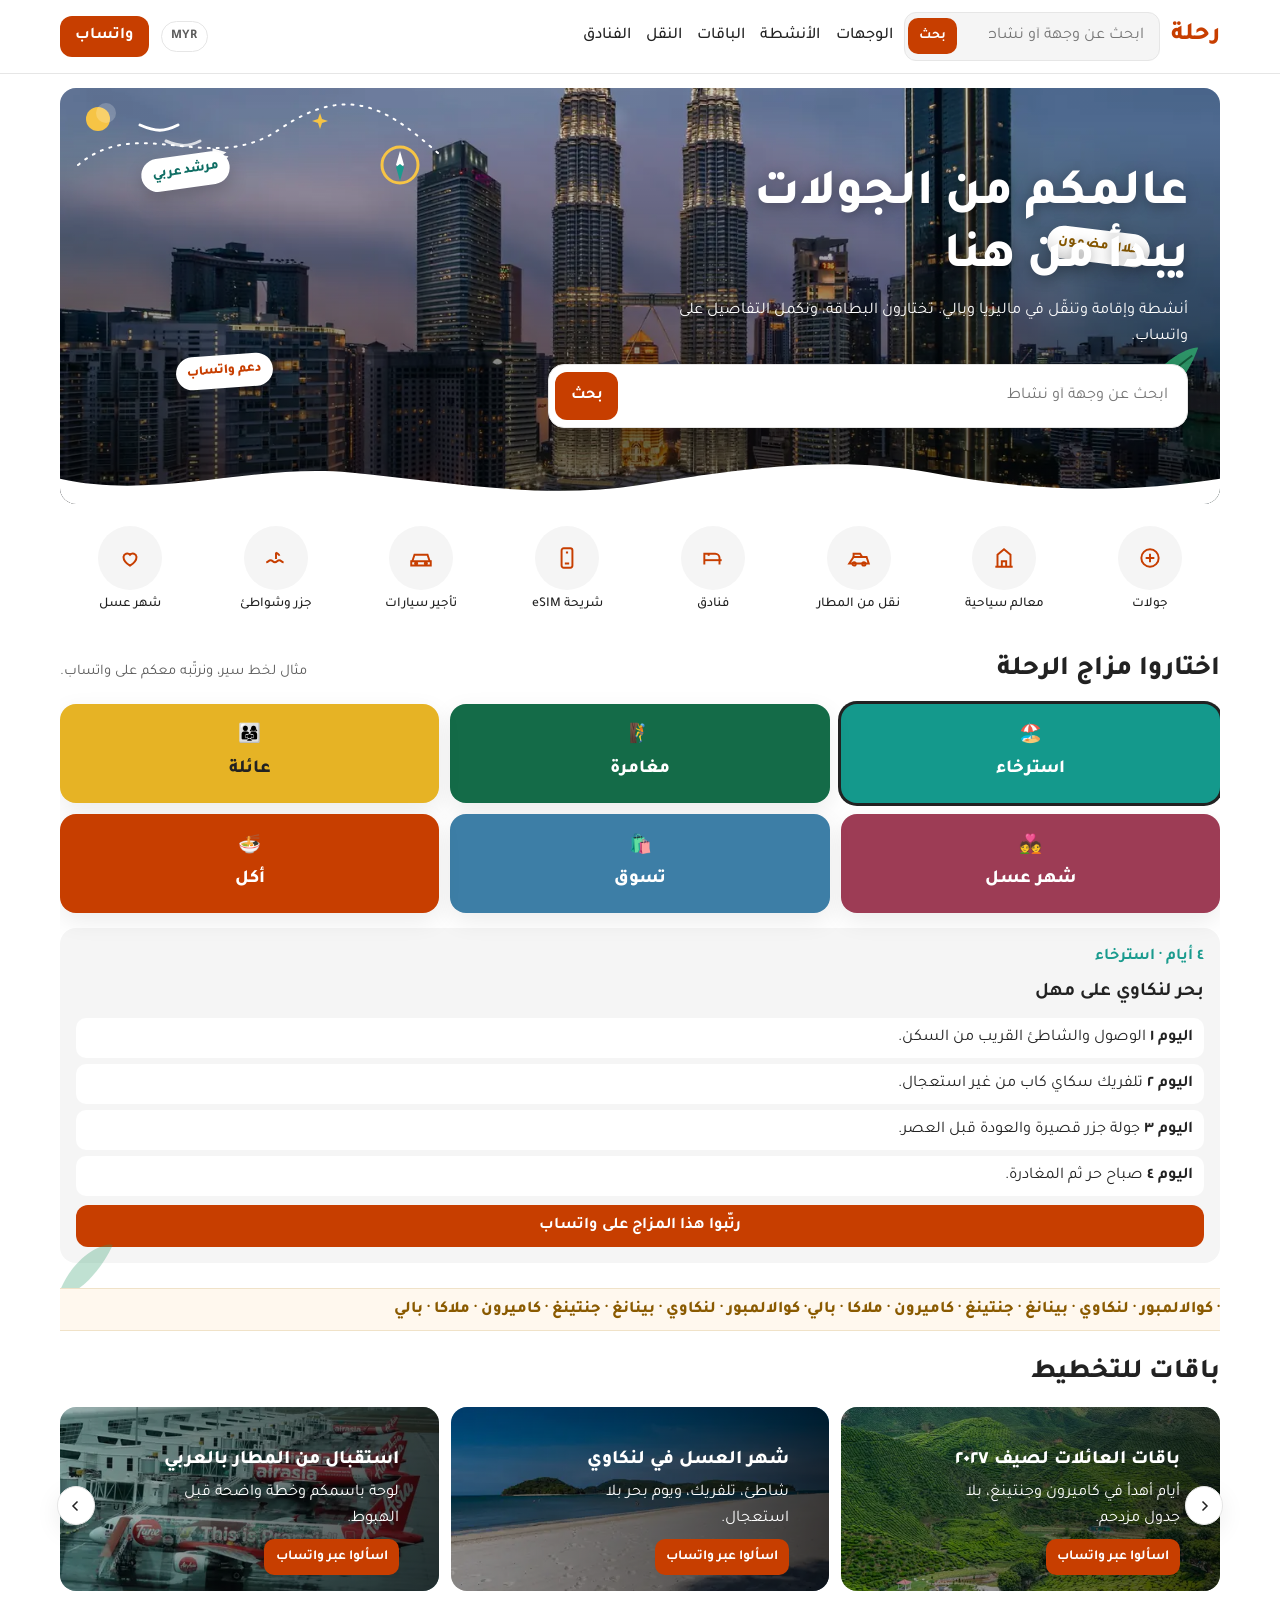
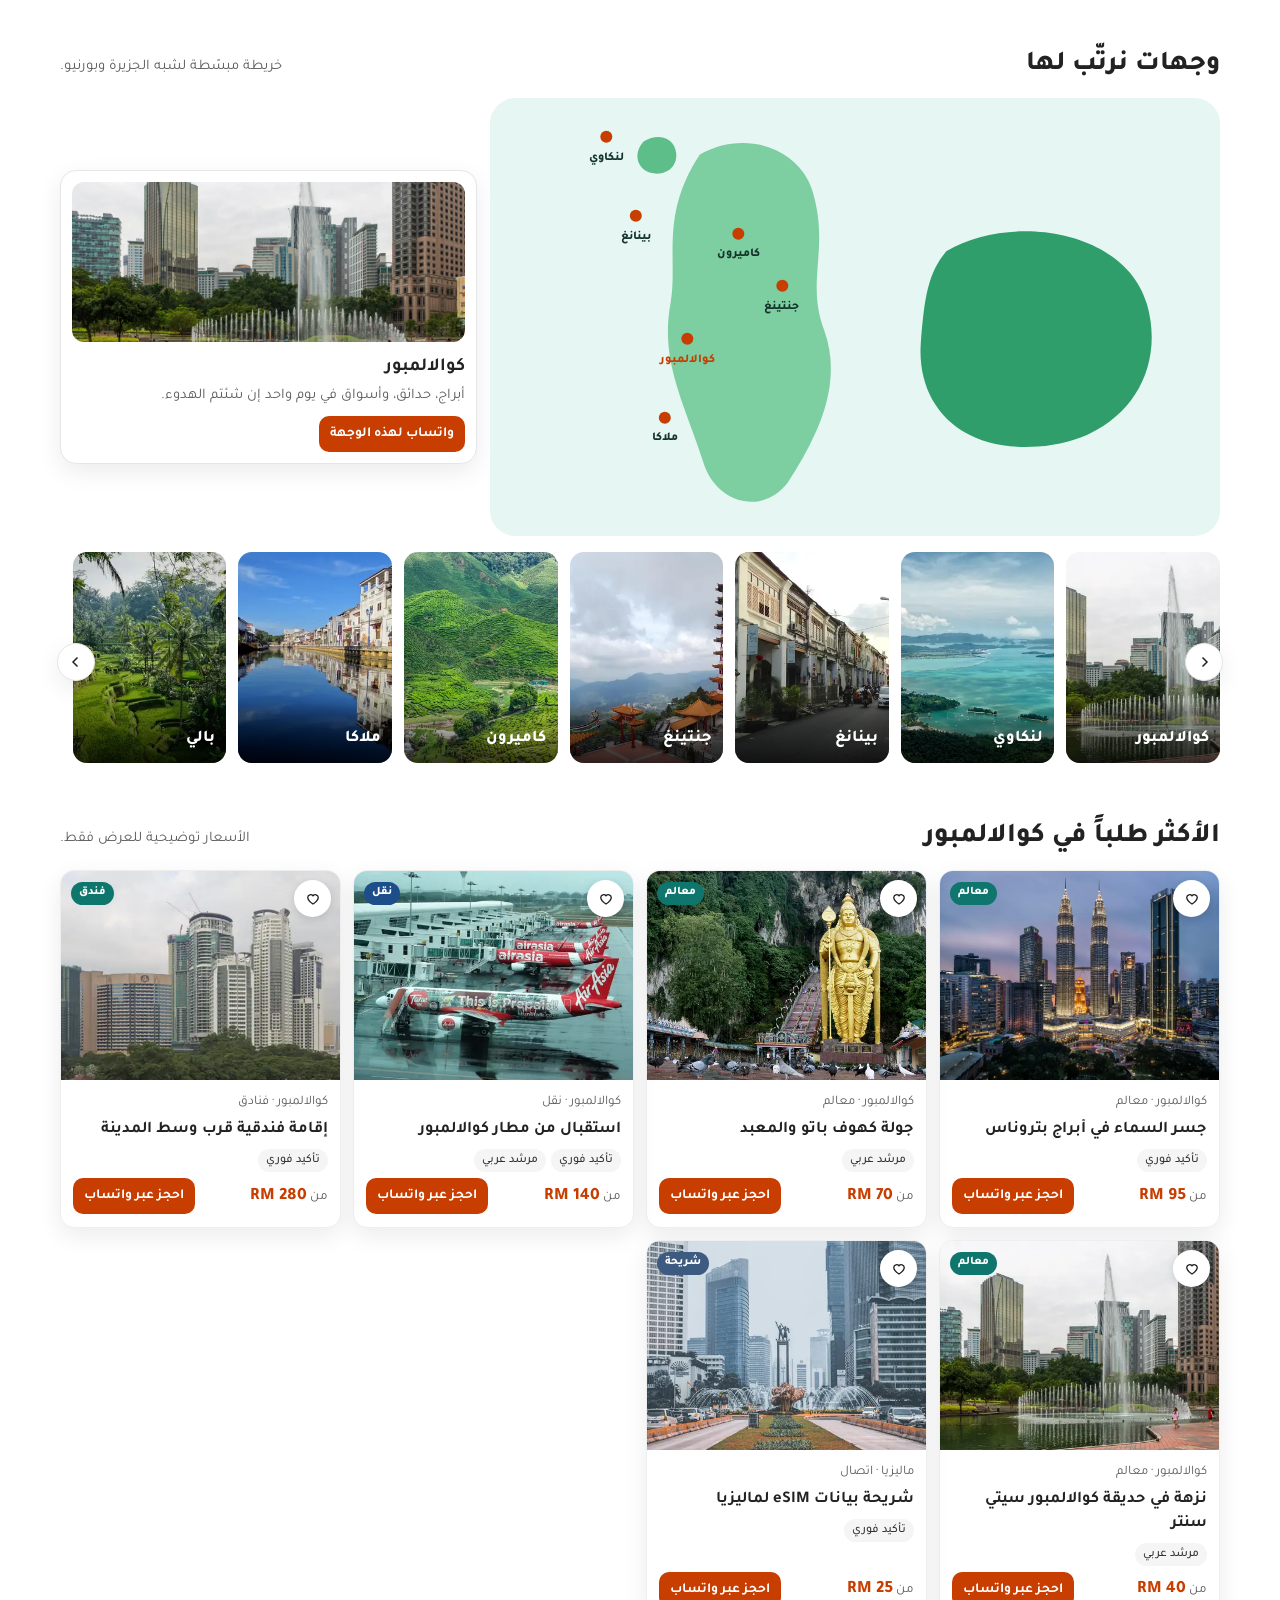
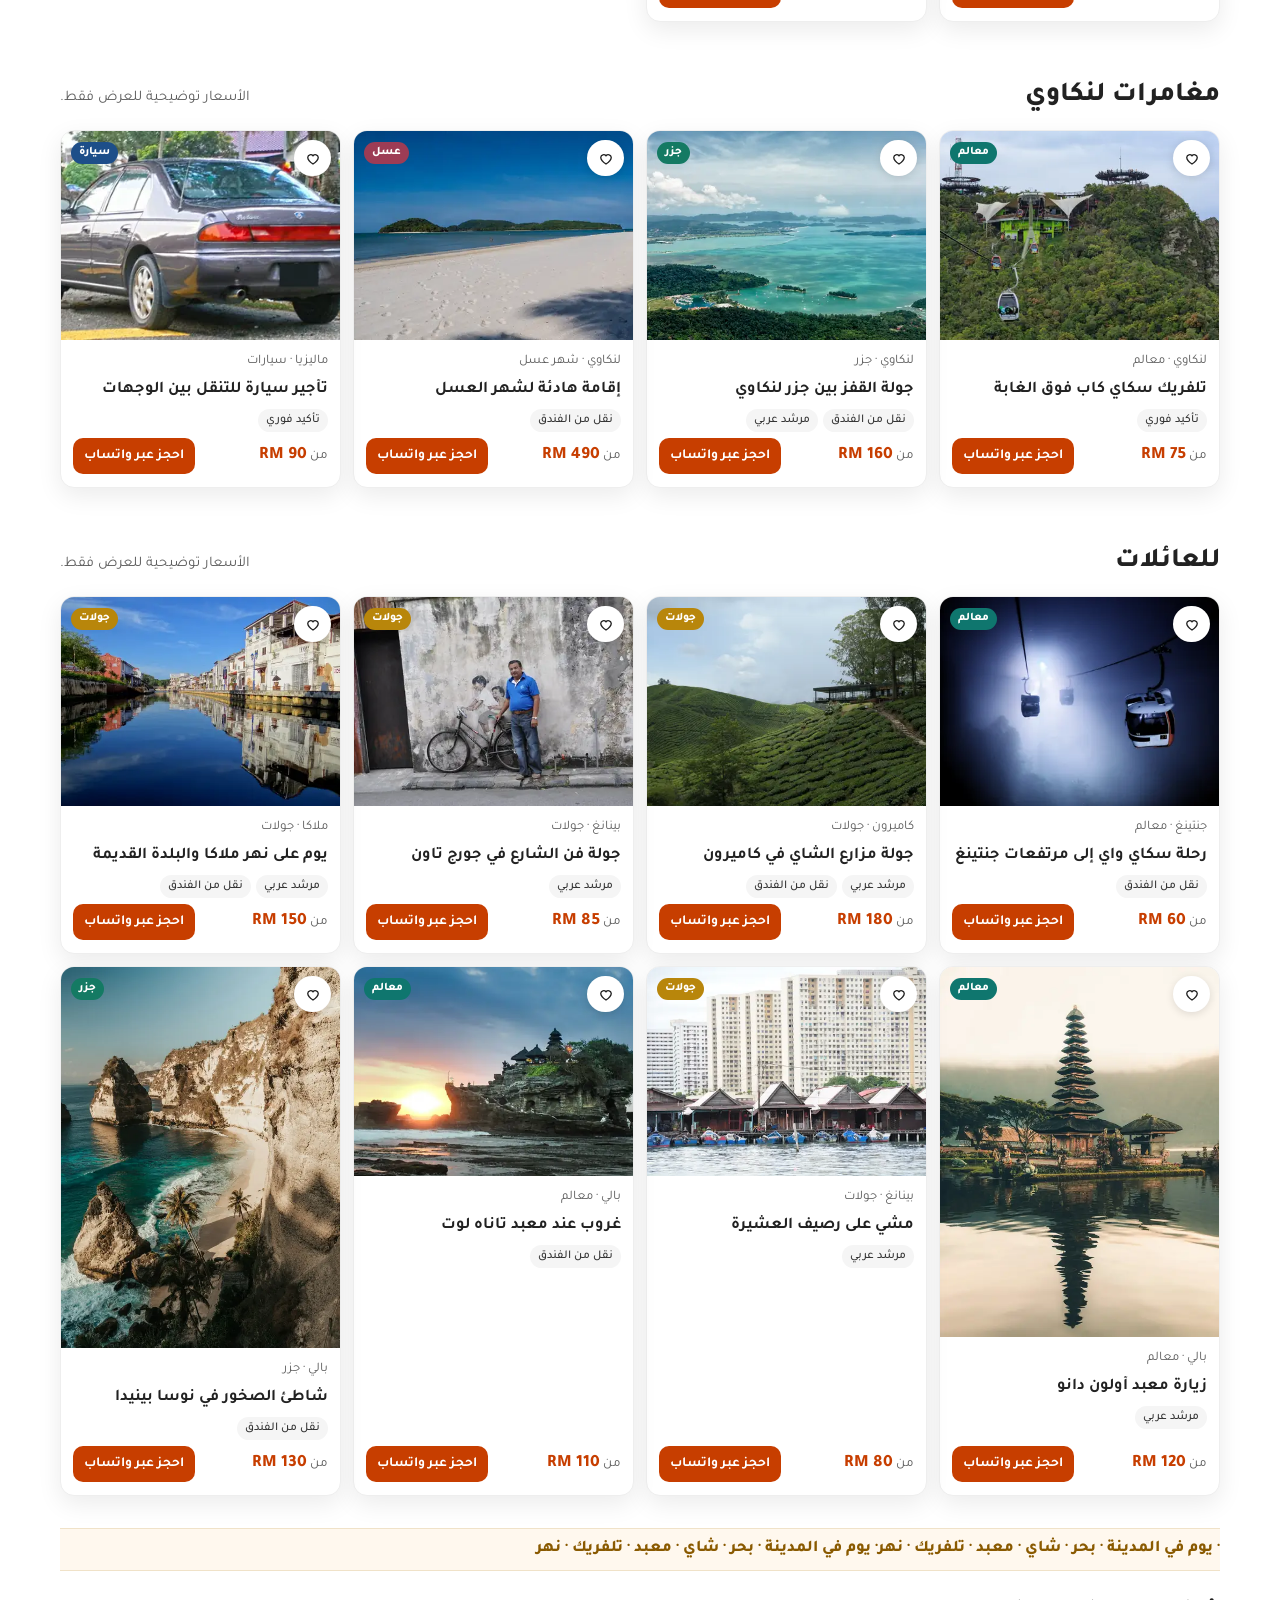
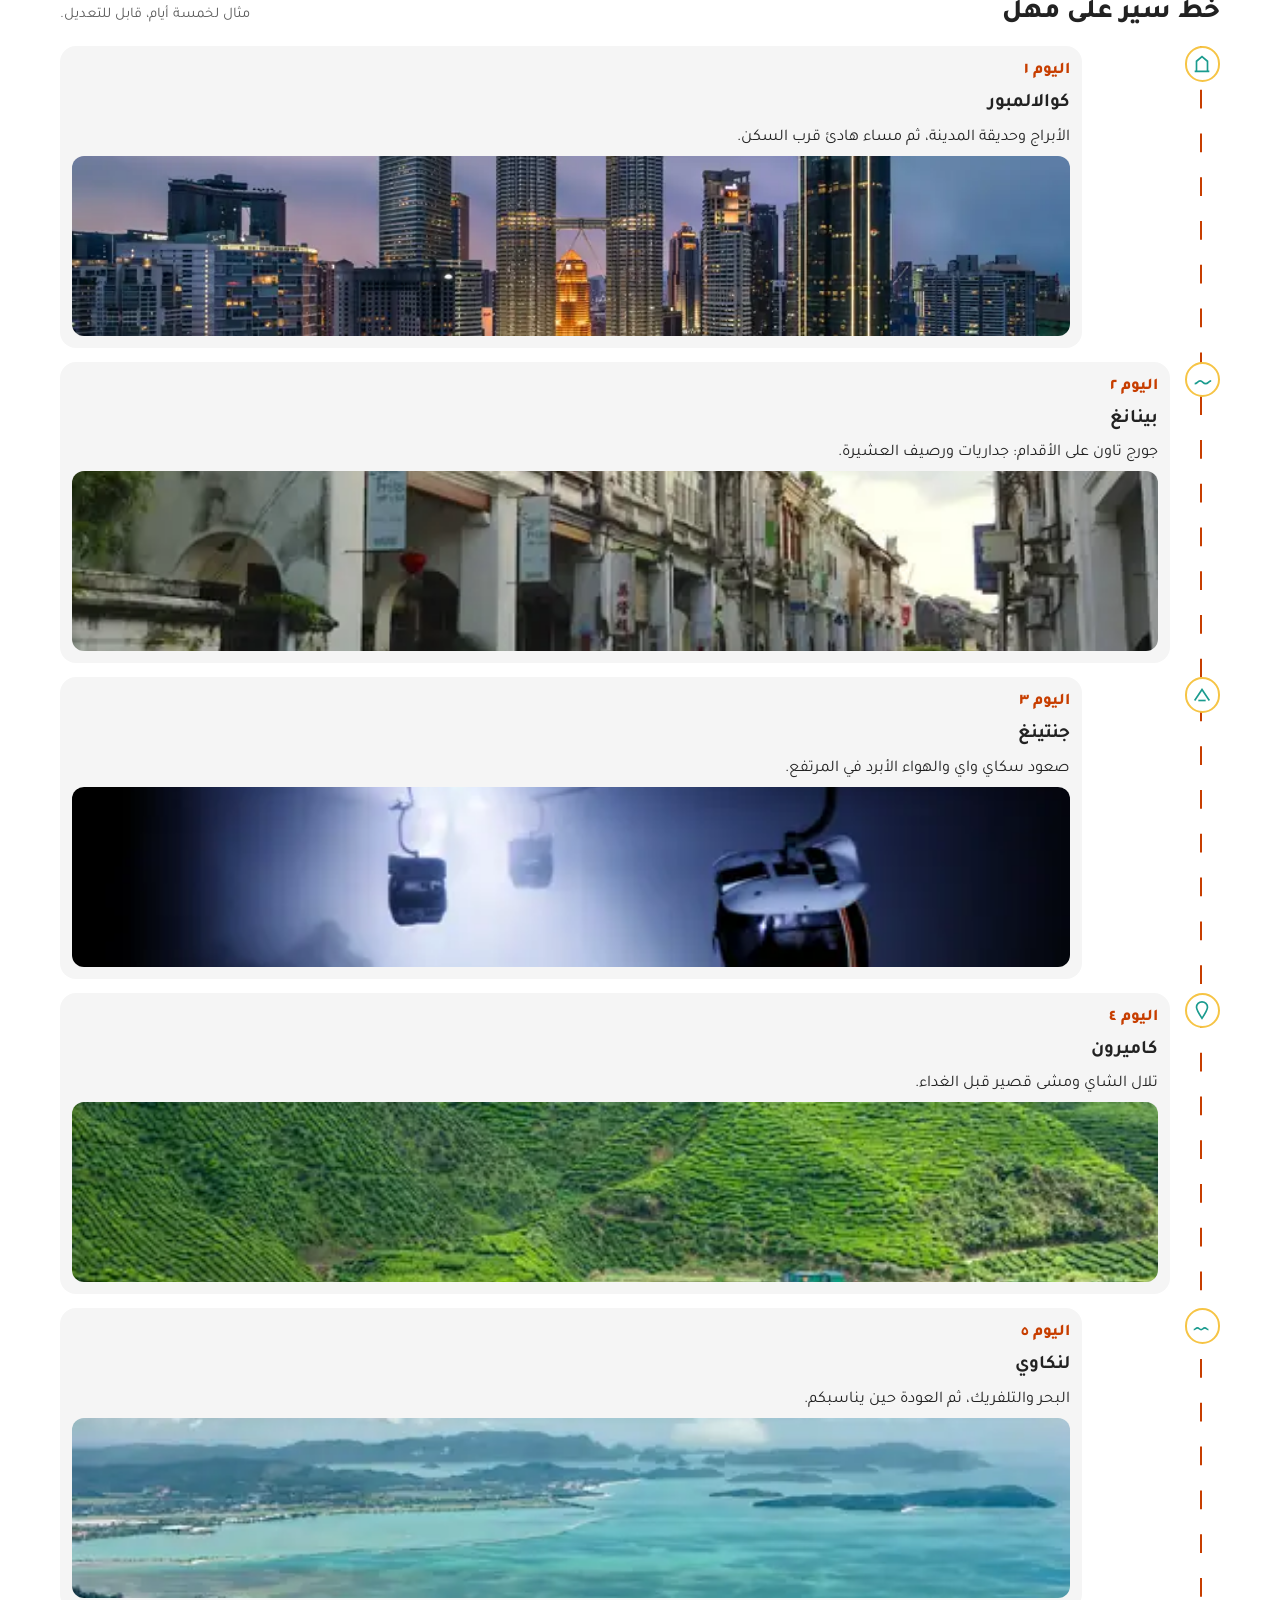
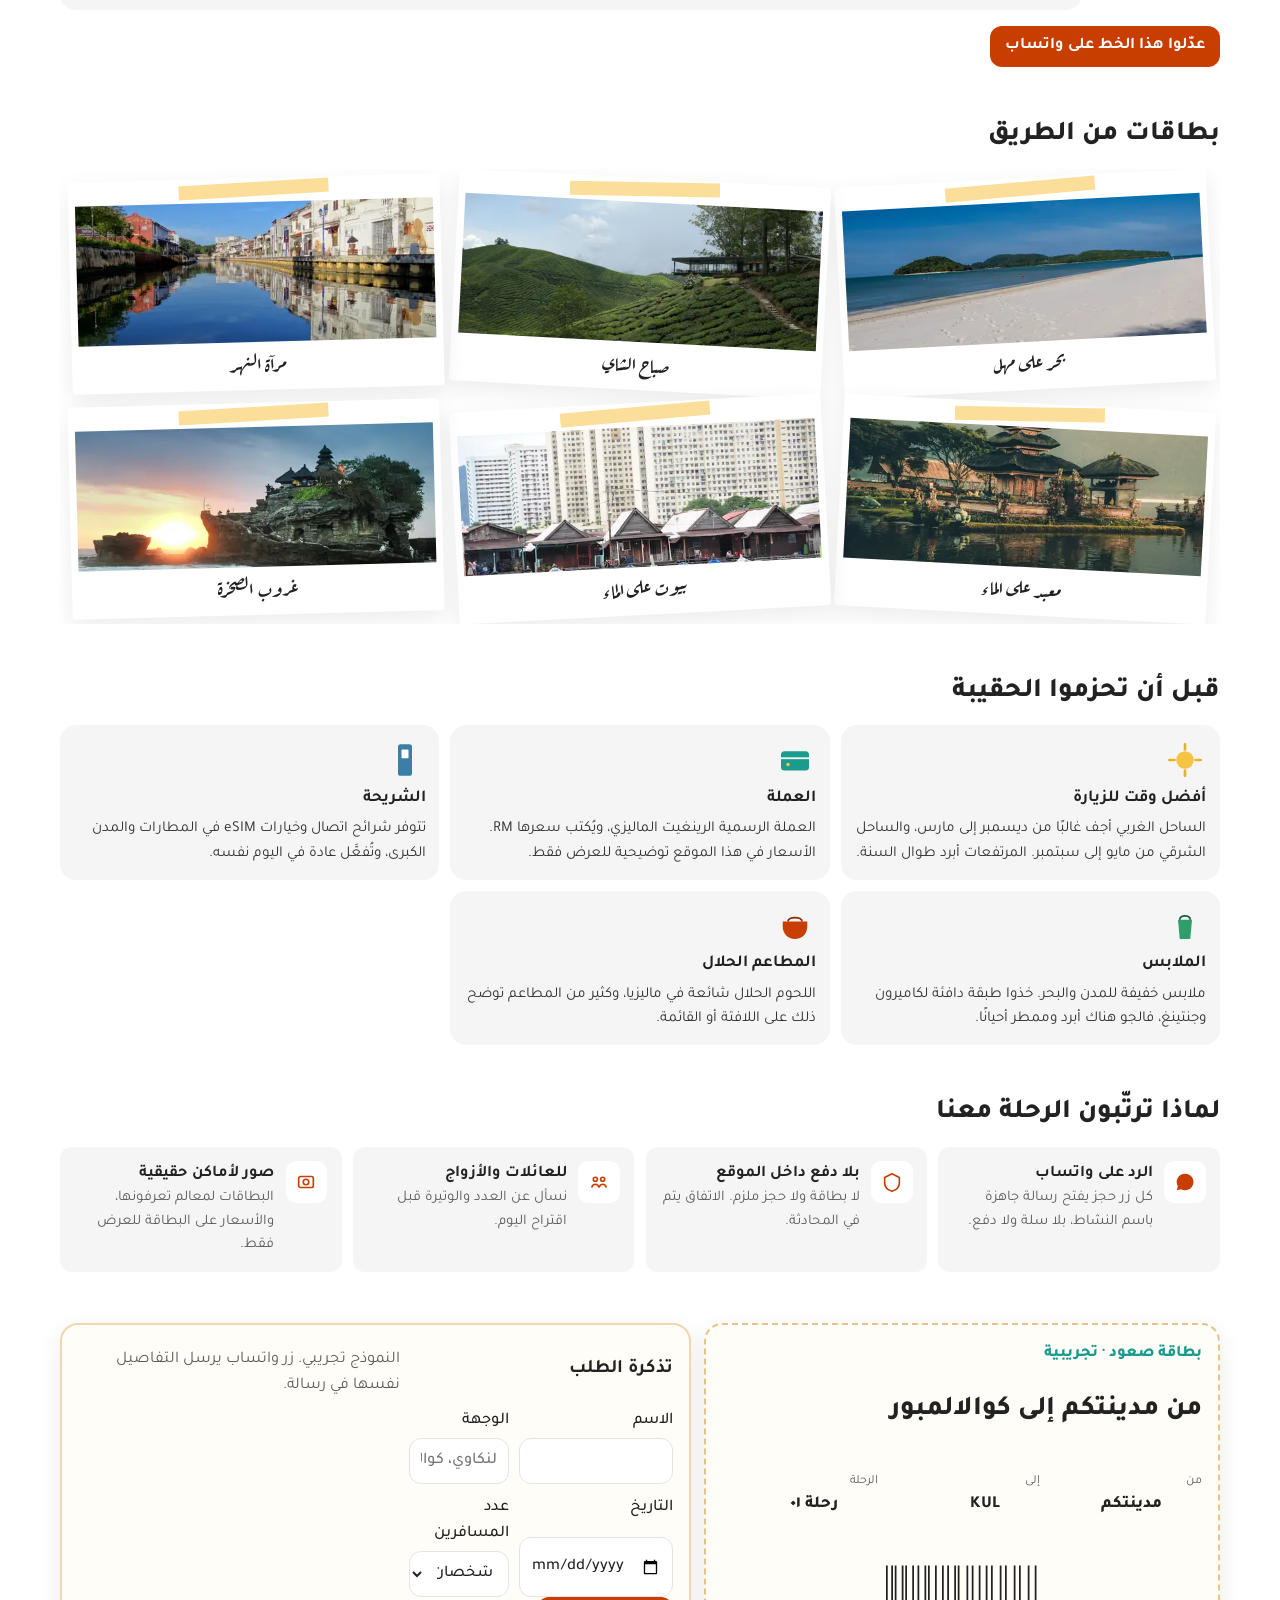
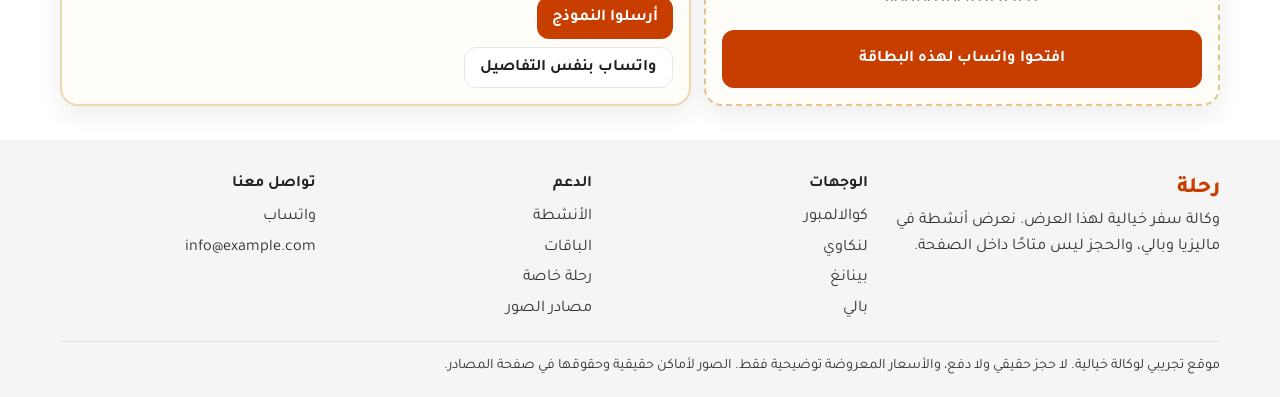
==== commit 1038703d: "Add illustrated travel sections to the marketplace page. Keep the white catalog and WhatsApp booking" ====
--- a/index.html
+++ b/index.html
@@ -25,7 +25,8 @@
   <link rel="icon" href="favicon.svg" type="image/svg+xml">
   <link rel="preconnect" href="https://fonts.googleapis.com">
   <link rel="preconnect" href="https://fonts.gstatic.com" crossorigin>
-  <link rel="stylesheet" href="https://fonts.googleapis.com/css2?family=Tajawal:wght@400;500;700;800&display=swap">
+  <link rel="stylesheet" href="https://fonts.googleapis.com/css2?family=Aref+Ruqaa:wght@400;700&family=Tajawal:wght@400;500;700;800&display=swap">
+  <script>document.documentElement.classList.add("js");</script>
   <link rel="preload" as="image" href="img/hero-800.webp" imagesrcset="img/hero-800.webp 800w, img/hero-1400.webp 1400w" imagesizes="100vw">
   <link rel="stylesheet" href="css/styles.css">
 </head>
@@ -56,6 +57,31 @@
       <section class="hero" aria-labelledby="hero-title">
         <img class="hero__media" src="img/hero-800.webp" srcset="img/hero-800.webp 800w, img/hero-1400.webp 1400w" sizes="100vw" width="1400" height="941" alt="أبراج بتروناس في كوالالمبور عند الغروب." fetchpriority="high" decoding="async">
         <div class="hero__shade" aria-hidden="true"></div>
+        <div class="hero__art" aria-hidden="true">
+          <div class="flightbox">
+            <svg viewBox="0 0 380 96" width="380" height="96">
+              <path d="M8 70 C 70 18, 140 82, 210 34 S 320 16, 368 58" fill="none" stroke="#fff" stroke-width="2" stroke-dasharray="2 7" stroke-linecap="round"/>
+              <circle cx="28" cy="24" r="12" fill="#f6c445"/>
+              <circle cx="36" cy="18" r="10" fill="rgba(255,255,255,.2)"/>
+              <path d="M70 30c16 7 24 7 38 0" fill="none" stroke="#fff" stroke-width="3" stroke-linecap="round"/>
+              <path d="M96 46c14 6 22 6 34 0" fill="none" stroke="#fff" stroke-width="3" stroke-linecap="round" opacity=".75"/>
+              <path d="M250 18l2 6 6 2-6 2-2 6-2-6-6-2 6-2z" fill="#f6c445"/>
+              <g fill="#fff">
+                <path d="M0 0l14 4-4 3 6 1-2 3-5-1-2 4-3-5-5 1 1-5z"/>
+                <animateMotion dur="9s" repeatCount="indefinite" rotate="auto" path="M8 70 C 70 18, 140 82, 210 34 S 320 16, 368 58"/>
+              </g>
+              <circle cx="330" cy="70" r="18" fill="none" stroke="#f6c445" stroke-width="3"/>
+              <path d="M330 56l4 14-4 3-4-3z" fill="#fff"/>
+              <path d="M330 86l-4-14 4-3 4 3z" fill="#1a9b8e"/>
+            </svg>
+          </div>
+          <svg class="leaf leaf--hero" viewBox="0 0 80 80" width="78" height="78"><path d="M10 70C30 20 70 8 74 10 60 50 30 74 10 70z" fill="#2f9e6b"/><path d="M18 64c16-20 34-34 50-46" fill="none" stroke="#145c3a" stroke-width="2"/></svg>
+        </div>
+        <div class="stickers" aria-hidden="true">
+          <span class="sticker sticker--a">مرشد عربي</span>
+          <span class="sticker sticker--b">حلال مضمون</span>
+          <span class="sticker sticker--c">دعم واتساب</span>
+        </div>
         <div class="hero__content">
           <h1 id="hero-title">عالمكم من الجولات<br>يبدأ من هنا</h1>
           <p>أنشطة وإقامة وتنقّل في ماليزيا وبالي. تختارون البطاقة، ونكمل التفاصيل على واتساب.</p>
@@ -65,6 +91,7 @@
             <button class="btn" type="submit">بحث</button>
           </form>
         </div>
+        <svg class="wave" viewBox="0 0 1440 70" preserveAspectRatio="none" aria-hidden="true"><path fill="#fff" d="M0 36c120 28 240-20 360-8s240 36 360 16 240-40 360-16 240 28 360 8v34H0z"/></svg>
       </section>
 
       <section class="cats" aria-label="تصنيفات الأنشطة">
@@ -80,6 +107,35 @@
         </div>
       </section>
 
+      <section class="section mood" id="moods" aria-labelledby="mood-title">
+        <svg class="leaf leaf--corner" viewBox="0 0 80 80" aria-hidden="true"><path d="M8 72C28 18 70 6 76 10 58 48 28 76 8 72z" fill="#2f9e6b" opacity=".85"/></svg>
+        <div class="section-head">
+          <h2 id="mood-title">اختاروا مزاج الرحلة</h2>
+          <p class="demo-note">مثال لخط سير، ونرتّبه معكم على واتساب.</p>
+        </div>
+        <div class="mood-grid">
+          <button class="mood-tile is-on" type="button" data-mood="relax" aria-pressed="true" style="--tile:#14998c">🏖️<span>استرخاء</span></button>
+          <button class="mood-tile" type="button" data-mood="adventure" aria-pressed="false" style="--tile:#146b48">🧗<span>مغامرة</span></button>
+          <button class="mood-tile" type="button" data-mood="family" aria-pressed="false" style="--tile:#e6b325">👨‍👩‍👧<span>عائلة</span></button>
+          <button class="mood-tile" type="button" data-mood="honeymoon" aria-pressed="false" style="--tile:#9d3c55">💑<span>شهر عسل</span></button>
+          <button class="mood-tile" type="button" data-mood="shop" aria-pressed="false" style="--tile:#3d7ea6">🛍️<span>تسوق</span></button>
+          <button class="mood-tile" type="button" data-mood="food" aria-pressed="false" style="--tile:#c73e00">🍜<span>أكل</span></button>
+        </div>
+        <article class="itinerary" id="mood-plan" aria-live="polite">
+          <p class="itinerary__kicker" id="mood-kicker">٤ أيام · استرخاء</p>
+          <h3 id="mood-name">بحر لنكاوي على مهل</h3>
+          <ol class="days" id="mood-days">
+            <li><strong>اليوم ١</strong> الوصول والشاطئ القريب من السكن.</li>
+            <li><strong>اليوم ٢</strong> تلفريك سكاي كاب من غير استعجال.</li>
+            <li><strong>اليوم ٣</strong> جولة جزر قصيرة والعودة قبل العصر.</li>
+            <li><strong>اليوم ٤</strong> صباح حر ثم المغادرة.</li>
+          </ol>
+          <a class="btn" id="mood-wa" href="https://wa.me/967783964784?text=%D9%85%D8%B1%D8%AD%D8%A8%D9%8B%D8%A7%D8%8C%20%D8%A3%D9%88%D8%AF%20%D8%B1%D8%AD%D9%84%D8%A9%20%D8%A8%D9%85%D8%B2%D8%A7%D8%AC%20%D8%A7%D9%84%D8%A7%D8%B3%D8%AA%D8%B1%D8%AE%D8%A7%D8%A1." target="_blank" rel="noopener noreferrer">رتّبوا هذا المزاج على واتساب</a>
+        </article>
+      </section>
+
+      <div class="marquee" aria-hidden="true"><div class="marquee__track"><span>كوالالمبور · لنكاوي · بينانغ · جنتينغ · كاميرون · ملاكا · بالي · </span><span>كوالالمبور · لنكاوي · بينانغ · جنتينغ · كاميرون · ملاكا · بالي · </span></div></div>
+
       <section class="section" id="packages" aria-labelledby="promo-title">
         <div class="section-head">
           <h2 id="promo-title">باقات للتخطيط</h2>
@@ -122,6 +178,31 @@
       <section class="section" id="destinations" aria-labelledby="dest-title">
         <div class="section-head">
           <h2 id="dest-title">وجهات نرتّب لها</h2>
+          <p class="demo-note">خريطة مبسّطة لشبه الجزيرة وبورنيو.</p>
+        </div>
+        <div class="map-layout">
+          <div class="map-stage">
+            <svg class="map-svg" viewBox="0 0 800 480" role="img" aria-label="خريطة مبسّطة لماليزيا">
+              <rect width="800" height="480" rx="28" fill="#e5f6f3"/>
+              <path fill="#7dcea0" d="M230 62c48-28 110-8 124 42 18 62-8 96 12 150 22 60-8 118-40 168-28 36-78 22-92-22-22-68-48-112-36-176 8-48-12-96 32-162z"/>
+              <path fill="#5dbe8a" d="M168 48c14-10 34-6 36 12 2 16-12 26-28 22-14-4-20-20-8-34z"/>
+              <path fill="#2f9e6b" d="M500 168c70-42 196-24 220 58 22 78-28 150-120 156-86 6-132-46-128-112 4-52 8-78 28-102z"/>
+            </svg>
+            <button class="pin is-on" type="button" style="--x:27%;--y:58%" data-pin="kl" aria-pressed="true">كوالالمبور</button>
+            <button class="pin" type="button" style="--x:16%;--y:12%" data-pin="lang" aria-pressed="false">لنكاوي</button>
+            <button class="pin" type="button" style="--x:20%;--y:30%" data-pin="penang" aria-pressed="false">بينانغ</button>
+            <button class="pin" type="button" style="--x:40%;--y:46%" data-pin="genting" aria-pressed="false">جنتينغ</button>
+            <button class="pin" type="button" style="--x:34%;--y:34%" data-pin="cameron" aria-pressed="false">كاميرون</button>
+            <button class="pin" type="button" style="--x:24%;--y:76%" data-pin="malacca" aria-pressed="false">ملاكا</button>
+          </div>
+          <article class="map-card" id="map-card">
+            <img id="map-photo" src="img/klcc-520.webp" srcset="img/klcc-520.webp 520w, img/klcc-960.webp 960w" width="960" height="640" alt="حديقة وأبراج في كوالالمبور.">
+            <div>
+              <h3 id="map-name">كوالالمبور</h3>
+              <p id="map-text">أبراج، حدائق، وأسواق في يوم واحد إن شئتم الهدوء.</p>
+              <a class="btn btn--sm" id="map-wa" href="https://wa.me/967783964784?text=%D9%85%D8%B1%D8%AD%D8%A8%D9%8B%D8%A7%D8%8C%20%D8%A3%D9%88%D8%AF%20%D8%A7%D9%84%D8%AA%D8%AE%D8%B7%D9%8A%D8%B7%20%D9%84%D8%B2%D9%8A%D8%A7%D8%B1%D8%A9%20%D9%83%D9%88%D8%A7%D9%84%D8%A7%D9%84%D9%85%D8%A8%D9%88%D8%B1." target="_blank" rel="noopener noreferrer">واتساب لهذه الوجهة</a>
+            </div>
+          </article>
         </div>
         <div class="rail-wrap">
           <button class="arrow arrow--prev" type="button" data-rail="dest-rail" data-dir="-1" aria-label="السابق"><svg width="18" height="18" viewBox="0 0 24 24" fill="none" stroke="currentColor" stroke-width="2"><path d="M10 6l6 6-6 6"/></svg></button>
@@ -207,6 +288,21 @@
                 </div>
               </div>
             </article>
+            <article class="card" data-cat="sights" data-q="حديقة كوالالمبور سيتي سنتر klcc park">
+              <div class="card__media">
+                <img src="img/klcc-520.webp" srcset="img/klcc-520.webp 520w, img/klcc-960.webp 960w" sizes="(max-width: 1019px) 78vw, 25vw" width="960" height="640" alt="نافورة حديقة كوالالمبور سيتي سنتر." loading="lazy" decoding="async">
+                <button class="fav" type="button" data-fav="klcc" aria-pressed="false" aria-label="حفظ حديقة المدينة في المفضلة"><svg width="18" height="18" viewBox="0 0 24 24" fill="none" stroke="currentColor" stroke-width="1.8"><path d="M12 20s-7-4.4-7-9a4 4 0 0 1 7-2 4 4 0 0 1 7 2c0 4.6-7 9-7 9z"/></svg></button>
+              </div>
+              <div class="card__body">
+                <p class="card__meta">كوالالمبور · معالم</p>
+                <h3>نزهة في حديقة كوالالمبور سيتي سنتر</h3>
+                <div class="chips"><span class="chip">مرشد عربي</span></div>
+                <div class="card__foot">
+                  <p class="price">من <strong>RM 40</strong></p>
+                  <a class="btn btn--sm" href="https://wa.me/967783964784?text=%D9%85%D8%B1%D8%AD%D8%A8%D9%8B%D8%A7%D8%8C%20%D8%A3%D9%88%D8%AF%20%D8%AD%D8%AC%D8%B2%3A%20%D9%86%D8%B2%D9%87%D8%A9%20%D9%81%D9%8A%20%D8%AD%D8%AF%D9%8A%D9%82%D8%A9%20%D9%83%D9%88%D8%A7%D9%84%D8%A7%D9%84%D9%85%D8%A8%D9%88%D8%B1%20%D8%B3%D9%8A%D8%AA%D9%8A%20%D8%B3%D9%86%D8%AA%D8%B1." target="_blank" rel="noopener noreferrer">احجز عبر واتساب</a>
+                </div>
+              </div>
+            </article>
             <article class="card" data-cat="esim" data-q="شريحة esim بيانات ماليزيا sim">
               <div class="card__media">
                 <img src="img/kl-520.webp" srcset="img/kl-520.webp 520w, img/kl-960.webp 960w" sizes="(max-width: 1019px) 78vw, 25vw" width="960" height="640" alt="شارع وأبراج في كوالالمبور، حيث تُستخدم شريحة البيانات." loading="lazy" decoding="async">
@@ -426,6 +522,111 @@
         <p id="empty" class="empty" hidden>لا توجد أنشطة مطابقة. اكتبوا ما تبحثون عنه في خانة البحث واضغطوا «بحث» لنرسل الطلب على واتساب، أو <a href="https://wa.me/967783964784?text=%D9%85%D8%B1%D8%AD%D8%A8%D9%8B%D8%A7%D8%8C%20%D9%84%D8%AF%D9%8A%20%D8%A7%D8%B3%D8%AA%D9%81%D8%B3%D8%A7%D8%B1%20%D8%B9%D9%86%20%D8%B1%D8%AD%D9%84%D8%A9%20%D9%85%D8%B9%20%D9%88%D9%83%D8%A7%D9%84%D8%A9%20%D8%B1%D8%AD%D9%84%D8%A9." target="_blank" rel="noopener noreferrer">راسلونا مباشرة</a>.</p>
       </div>
 
+      <div class="marquee" aria-hidden="true"><div class="marquee__track"><span>يوم في المدينة · بحر · شاي · معبد · تلفريك · نهر · </span><span>يوم في المدينة · بحر · شاي · معبد · تلفريك · نهر · </span></div></div>
+
+      <section class="section route-sec reveal" id="route" aria-labelledby="route-title">
+        <div class="section-head">
+          <h2 id="route-title">خط سير على مهل</h2>
+          <p class="demo-note">مثال لخمسة أيام، قابل للتعديل.</p>
+        </div>
+        <div class="route" id="route-line">
+          <svg class="route-svg" viewBox="0 0 8 100" preserveAspectRatio="none" aria-hidden="true"><path class="route-line" d="M4 0 V100" pathLength="1"/></svg>
+          <article class="stop">
+            <span class="stop__mark" aria-hidden="true"><svg width="22" height="22" viewBox="0 0 24 24" fill="none" stroke="currentColor" stroke-width="1.8"><path d="M4 20h16M6 20V9l6-5 6 5v11"/></svg></span>
+            <div class="stop__body">
+              <p class="stop__day">اليوم ١</p>
+              <h3>كوالالمبور</h3>
+              <p>الأبراج وحديقة المدينة، ثم مساء هادئ قرب السكن.</p>
+              <img src="img/hero-800.webp" width="800" height="537" alt="أبراج بتروناس عند الغروب." loading="lazy" decoding="async">
+            </div>
+          </article>
+          <article class="stop">
+            <span class="stop__mark" aria-hidden="true"><svg width="22" height="22" viewBox="0 0 24 24" fill="none" stroke="currentColor" stroke-width="1.8"><path d="M4 16c3 0 3-3 6-3s3 3 6 3 3-3 6-3"/></svg></span>
+            <div class="stop__body">
+              <p class="stop__day">اليوم ٢</p>
+              <h3>بينانغ</h3>
+              <p>جورج تاون على الأقدام: جداريات ورصيف العشيرة.</p>
+              <img src="img/penang-520.webp" width="960" height="720" alt="شارع في جورج تاون." loading="lazy" decoding="async">
+            </div>
+          </article>
+          <article class="stop">
+            <span class="stop__mark" aria-hidden="true"><svg width="22" height="22" viewBox="0 0 24 24" fill="none" stroke="currentColor" stroke-width="1.8"><path d="M4 18l8-12 8 12"/><path d="M8 18h8"/></svg></span>
+            <div class="stop__body">
+              <p class="stop__day">اليوم ٣</p>
+              <h3>جنتينغ</h3>
+              <p>صعود سكاي واي والهواء الأبرد في المرتفع.</p>
+              <img src="img/gencable-480.webp" width="800" height="523" alt="عربات التلفريك في جنتينغ." loading="lazy" decoding="async">
+            </div>
+          </article>
+          <article class="stop">
+            <span class="stop__mark" aria-hidden="true"><svg width="22" height="22" viewBox="0 0 24 24" fill="none" stroke="currentColor" stroke-width="1.8"><path d="M12 20c4-6 6-9 6-12a6 6 0 1 0-12 0c0 3 2 6 6 12z"/></svg></span>
+            <div class="stop__body">
+              <p class="stop__day">اليوم ٤</p>
+              <h3>كاميرون</h3>
+              <p>تلال الشاي ومشى قصير قبل الغداء.</p>
+              <img src="img/cameron-520.webp" width="960" height="640" alt="تلال الشاي في كاميرون." loading="lazy" decoding="async">
+            </div>
+          </article>
+          <article class="stop">
+            <span class="stop__mark" aria-hidden="true"><svg width="22" height="22" viewBox="0 0 24 24" fill="none" stroke="currentColor" stroke-width="1.8"><path d="M3 16c2 0 2-2 4-2s2 2 4 2 2-2 4-2 2 2 4 2"/></svg></span>
+            <div class="stop__body">
+              <p class="stop__day">اليوم ٥</p>
+              <h3>لنكاوي</h3>
+              <p>البحر والتلفريك، ثم العودة حين يناسبكم.</p>
+              <img src="img/langkawi-520.webp" width="960" height="635" alt="جزر لنكاوي من الجو." loading="lazy" decoding="async">
+            </div>
+          </article>
+        </div>
+        <a class="btn" href="https://wa.me/967783964784?text=%D9%85%D8%B1%D8%AD%D8%A8%D9%8B%D8%A7%D8%8C%20%D8%A3%D9%88%D8%AF%20%D8%AE%D8%B7%20%D8%A7%D9%84%D8%B3%D9%8A%D8%B1%3A%20%D9%83%D9%88%D8%A7%D9%84%D8%A7%D9%84%D9%85%D8%A8%D9%88%D8%B1%20%D8%AB%D9%85%20%D8%AC%D9%86%D8%AA%D9%8A%D9%86%D8%BA%20%D8%AB%D9%85%20%D9%84%D9%86%D9%83%D8%A7%D9%88%D9%8A." target="_blank" rel="noopener noreferrer">عدّلوا هذا الخط على واتساب</a>
+      </section>
+
+      <section class="section reveal" id="postcards" aria-labelledby="post-title">
+        <div class="section-head">
+          <h2 id="post-title">بطاقات من الطريق</h2>
+        </div>
+        <div class="wall">
+          <figure class="polaroid"><img src="img/beach-520.webp" width="960" height="641" alt="شاطئ لنكاوي." loading="lazy" decoding="async"><figcaption>بحر على مهل</figcaption></figure>
+          <figure class="polaroid"><img src="img/boh-520.webp" width="960" height="640" alt="مزرعة شاي في كاميرون." loading="lazy" decoding="async"><figcaption>صباح الشاي</figcaption></figure>
+          <figure class="polaroid"><img src="img/malacca-480.webp" width="800" height="600" alt="نهر ملاكا." loading="lazy" decoding="async"><figcaption>مرآة النهر</figcaption></figure>
+          <figure class="polaroid"><img src="img/ulun-520.webp" width="960" height="1274" alt="معبد أولون دانو." loading="lazy" decoding="async"><figcaption>معبد على الماء</figcaption></figure>
+          <figure class="polaroid"><img src="img/jetty-520.webp" width="960" height="638" alt="رصيف العشيرة." loading="lazy" decoding="async"><figcaption>بيوت على الماء</figcaption></figure>
+          <figure class="polaroid"><img src="img/tanah-520.webp" width="960" height="640" alt="تاناه لوت." loading="lazy" decoding="async"><figcaption>غروب الصخرة</figcaption></figure>
+        </div>
+      </section>
+
+      <section class="section reveal" id="tips" aria-labelledby="tips-title">
+        <div class="section-head">
+          <h2 id="tips-title">قبل أن تحزموا الحقيبة</h2>
+        </div>
+        <div class="tips">
+          <article class="tip">
+            <svg viewBox="0 0 48 48" aria-hidden="true"><circle cx="24" cy="24" r="10" fill="#f6c445"/><path d="M24 6v6M24 36v6M6 24h6M36 24h6" stroke="#e6b325" stroke-width="3" stroke-linecap="round"/></svg>
+            <h3>أفضل وقت للزيارة</h3>
+            <p>الساحل الغربي أجف غالبًا من ديسمبر إلى مارس، والساحل الشرقي من مايو إلى سبتمبر. المرتفعات أبرد طوال السنة.</p>
+          </article>
+          <article class="tip">
+            <svg viewBox="0 0 48 48" aria-hidden="true"><rect x="8" y="14" width="32" height="22" rx="4" fill="#1a9b8e"/><path d="M8 22h32" stroke="#fff" stroke-width="2"/><circle cx="16" cy="29" r="2" fill="#f6c445"/></svg>
+            <h3>العملة</h3>
+            <p>العملة الرسمية الرينغيت الماليزي، ويُكتب سعرها RM. الأسعار في هذا الموقع توضيحية للعرض فقط.</p>
+          </article>
+          <article class="tip">
+            <svg viewBox="0 0 48 48" aria-hidden="true"><rect x="16" y="6" width="16" height="36" rx="3" fill="#3d7ea6"/><rect x="20" y="12" width="8" height="10" rx="1" fill="#fff"/></svg>
+            <h3>الشريحة</h3>
+            <p>تتوفر شرائح اتصال وخيارات eSIM في المطارات والمدن الكبرى، وتُفعَّل عادة في اليوم نفسه.</p>
+          </article>
+          <article class="tip">
+            <svg viewBox="0 0 48 48" aria-hidden="true"><path d="M16 18h16l-2 22H18z" fill="#2f9e6b"/><path d="M18 18c0-6 12-6 12 0" fill="none" stroke="#145c3a" stroke-width="2"/></svg>
+            <h3>الملابس</h3>
+            <p>ملابس خفيفة للمدن والبحر. خذوا طبقة دافئة لكاميرون وجنتينغ، فالجو هناك أبرد وممطر أحيانًا.</p>
+          </article>
+          <article class="tip">
+            <svg viewBox="0 0 48 48" aria-hidden="true"><path d="M10 20h28v6c0 8-6 14-14 14S10 34 10 26z" fill="#c73e00"/><path d="M16 20c0-6 16-6 16 0" fill="none" stroke="#8a2b00" stroke-width="2"/></svg>
+            <h3>المطاعم الحلال</h3>
+            <p>اللحوم الحلال شائعة في ماليزيا، وكثير من المطاعم توضح ذلك على اللافتة أو القائمة.</p>
+          </article>
+        </div>
+      </section>
+
       <section class="section" aria-labelledby="why-title">
         <div class="section-head">
           <h2 id="why-title">لماذا ترتّبون الرحلة معنا</h2>
@@ -451,12 +652,21 @@
       </section>
 
       <section class="section" id="plan" aria-labelledby="plan-title">
-        <div class="plan">
-          <div>
-            <h2 id="plan-title">رتّبوا رحلة على المقاس</h2>
-            <p class="lede">اكتبوا الوجهة والموعد. النموذج تجريبي، وزر واتساب يرسل نفس التفاصيل في رسالة.</p>
-          </div>
-          <div>
+        <div class="ticket-row">
+          <article class="pass">
+            <p class="pass__kicker">بطاقة صعود · تجريبية</p>
+            <h2 id="plan-title">من مدينتكم إلى كوالالمبور</h2>
+            <dl class="pass__meta">
+              <div><dt>من</dt><dd>مدينتكم</dd></div>
+              <div><dt>إلى</dt><dd>KUL</dd></div>
+              <div><dt>الرحلة</dt><dd>رحلة ٠١</dd></div>
+            </dl>
+            <svg class="barcode" viewBox="0 0 180 48" aria-hidden="true"><path stroke="#222" stroke-width="2" d="M4 4v40M10 4v40M14 4v40M22 4v40M26 4v40M34 4v40M40 4v40M48 4v40M52 4v40M60 4v40M68 4v40M74 4v40M82 4v40M86 4v40M96 4v40M102 4v40M110 4v40M118 4v40M124 4v40M134 4v40M140 4v40M150 4v40M156 4v40M166 4v40M174 4v40"/></svg>
+            <a class="btn" href="https://wa.me/967783964784?text=%D9%85%D8%B1%D8%AD%D8%A8%D9%8B%D8%A7%D8%8C%20%D9%87%D8%B0%D9%87%20%D8%A8%D8%B7%D8%A7%D9%82%D8%A9%20%D8%A7%D9%84%D8%B5%D8%B9%D9%88%D8%AF%20%D8%A7%D9%84%D8%AA%D8%AC%D8%B1%D9%8A%D8%A8%D9%8A%D8%A9%D8%8C%20%D8%A3%D9%88%D8%AF%20%D8%AA%D8%B1%D8%AA%D9%8A%D8%A8%20%D8%A7%D9%84%D9%88%D8%B5%D9%88%D9%84%20%D8%A5%D9%84%D9%89%20%D9%83%D9%88%D8%A7%D9%84%D8%A7%D9%84%D9%85%D8%A8%D9%88%D8%B1." target="_blank" rel="noopener noreferrer">افتحوا واتساب لهذه البطاقة</a>
+          </article>
+          <div class="plan ticket">
+            <h3>تذكرة الطلب</h3>
+            <p class="lede">النموذج تجريبي. زر واتساب يرسل التفاصيل نفسها في رسالة.</p>
             <!-- Placeholder address for the demo. Replace info@example.com before any real use. -->
             <!-- TODO: replace your-email@example.com with the agency inbox before using this form. -->
             <form id="plan-form" action="https://formsubmit.co/your-email@example.com" method="POST">
--- a/css/styles.css
+++ b/css/styles.css
@@ -10,6 +10,10 @@
   --radius: 14px;
   --max: 1160px;
   --font: "Tajawal", "Segoe UI", Tahoma, sans-serif;
+  --hand: "Aref Ruqaa", "Tajawal", serif;
+  --sea: #1a9b8e;
+  --sun: #f6c445;
+  --leaf: #2f9e6b;
 }
 
 *,
@@ -565,5 +569,258 @@
 
 @media (prefers-reduced-motion: no-preference) {
   .card { transition: transform 0.2s ease, box-shadow 0.2s ease; }
-  .card:hover { transform: translateY(-4px); box-shadow: 0 12px 28px rgba(0, 0, 0, 0.12); }
-}
+  .card:hover { transform: translateY(-6px) rotate(-1.1deg); box-shadow: 0 14px 28px rgba(0, 0, 0, 0.12); }
+}
+
+.hero__art, .stickers, .wave, .leaf { pointer-events: none; }
+.hero__content { z-index: 2; }
+.hero__art { position: absolute; inset: 0; z-index: 1; }
+.flightbox { position: absolute; inset-block-start: 0.4rem; inset-inline-end: 0.6rem; inline-size: 380px; block-size: 96px; overflow: hidden; }
+.flightbox svg { display: block; max-width: 100%; }
+.leaf--hero { position: absolute; inset-block-end: 5.5rem; inset-inline-start: 1rem; opacity: .9; }
+.stickers { position: absolute; inset: 0; z-index: 1; }
+.sticker {
+  position: absolute;
+  padding: 0.35rem 0.7rem;
+  border-radius: 999px;
+  background: #fff;
+  color: var(--ink);
+  font-weight: 800;
+  font-size: 0.85rem;
+  box-shadow: 0 8px 18px rgba(0, 0, 0, .18);
+  animation: floaty 4.5s ease-in-out infinite;
+}
+.sticker--a { inset-block-start: 16%; inset-inline-end: 7%; transform: rotate(-8deg); color: #0f6e64; }
+.sticker--b { inset-block-start: 34%; inset-inline-start: 6%; transform: rotate(7deg); animation-delay: .6s; color: #8a5a00; }
+.sticker--c { inset-block-end: 28%; inset-inline-end: 10%; transform: rotate(-4deg); animation-delay: 1s; color: var(--orange); }
+.wave { position: absolute; inset-inline: 0; inset-block-end: -1px; z-index: 1; inline-size: 100%; block-size: 54px; }
+.leaf--corner { position: absolute; inset-block-start: auto; inset-block-end: -0.8rem; inset-inline-end: -0.5rem; inline-size: 64px; opacity: .35; }
+
+.mood, .route-sec { position: relative; overflow: hidden; }
+.mood-grid { display: grid; grid-template-columns: repeat(2, 1fr); gap: 0.7rem; }
+.mood-tile {
+  min-block-size: 6.2rem;
+  border: 0;
+  border-radius: 16px;
+  background: var(--tile);
+  color: #fff;
+  font-weight: 800;
+  font-size: 1.15rem;
+  cursor: pointer;
+  display: grid;
+  align-content: center;
+  justify-items: center;
+  gap: 0.2rem;
+  box-shadow: var(--shadow);
+}
+.mood-tile[data-mood="family"] { color: #222; }
+.mood-tile.is-on { box-shadow: 0 0 0 3px #222; }
+.itinerary {
+  margin-block-start: 0.9rem;
+  padding: 1rem;
+  border-radius: 16px;
+  background: var(--soft);
+  display: grid;
+  gap: 0.55rem;
+}
+.itinerary__kicker { color: var(--sea); font-weight: 700; }
+.days { display: grid; gap: 0.35rem; }
+.days li { background: #fff; border-radius: 10px; padding: 0.45rem 0.7rem; }
+
+.marquee { overflow: hidden; max-width: 100%; contain: inline-size; background: #fff8ee; border-block: 1px solid #f0e2c8; }
+.marquee__track { display: flex; direction: ltr; inline-size: max-content; animation: tick 28s linear infinite; }
+.marquee span { padding: 0.45rem 0; font-weight: 800; color: #8a5a00; white-space: nowrap; }
+
+.map-layout { display: grid; gap: 0.8rem; margin-block-end: 1rem; }
+.map-stage { position: relative; }
+.map-svg { inline-size: 100%; block-size: auto; display: block; }
+.pin {
+  position: absolute;
+  left: var(--x);
+  top: var(--y);
+  transform: translate(-50%, -50%);
+  border: 0;
+  background: transparent;
+  color: #14342c;
+  font-weight: 800;
+  font-size: 0.75rem;
+  white-space: nowrap;
+  cursor: pointer;
+  min-inline-size: 2.4rem;
+  min-block-size: 2.4rem;
+  padding: 1rem 0.2rem 0;
+}
+.pin::before {
+  content: "";
+  position: absolute;
+  inset-block-start: 0;
+  inset-inline-start: 50%;
+  inline-size: 12px;
+  block-size: 12px;
+  margin-inline-start: -6px;
+  border-radius: 50%;
+  background: var(--orange);
+  box-shadow: 0 0 0 0 rgba(199, 62, 0, .45);
+  animation: pulse 1.8s ease-out infinite;
+}
+.pin.is-on { color: var(--orange); }
+.map-card {
+  display: grid;
+  grid-template-columns: 116px 1fr;
+  gap: 0.7rem;
+  align-items: center;
+  padding: 0.7rem;
+  border-radius: 16px;
+  background: #fff;
+  border: 1px solid var(--line);
+  box-shadow: var(--shadow);
+}
+.map-card img { inline-size: 116px; block-size: 88px; object-fit: cover; border-radius: 12px; }
+.map-card h3 { font-size: 1.15rem; }
+.map-card p { color: var(--muted); font-size: 0.92rem; margin-block: 0.15rem 0.45rem; }
+
+.card { position: relative; }
+.card[data-cat]::before {
+  content: "";
+  position: absolute;
+  z-index: 2;
+  inset-block-start: 0.7rem;
+  inset-inline-end: 0.6rem;
+  padding: 0.12rem 0.5rem;
+  border-radius: 999px;
+  color: #fff;
+  font-size: 0.72rem;
+  font-weight: 800;
+}
+.card[data-cat="sights"]::before { content: "معالم"; background: #0f766e; }
+.card[data-cat="tours"]::before { content: "جولات"; background: #b8860b; }
+.card[data-cat="transfer"]::before { content: "نقل"; background: #1d4e89; }
+.card[data-cat="hotels"]::before { content: "فندق"; background: #0f766e; }
+.card[data-cat="esim"]::before { content: "شريحة"; background: #3d5a80; }
+.card[data-cat="cars"]::before { content: "سيارة"; background: #1d4e89; }
+.card[data-cat="islands"]::before { content: "جزر"; background: #147a63; }
+.card[data-cat="honeymoon"]::before { content: "عسل"; background: #9d3c55; }
+
+.route { position: relative; display: grid; gap: 0.9rem; margin-block-end: 1rem; }
+.route-svg { position: absolute; inset-block: 0; inset-inline-start: 0.95rem; inline-size: 8px; block-size: 100%; }
+.route-line { fill: none; stroke: var(--orange); stroke-width: 2; stroke-dasharray: 0.012 0.016; stroke-dashoffset: 1; }
+.route.is-drawn .route-line { stroke-dashoffset: 0; transition: stroke-dashoffset 1.6s linear; }
+.stop { display: grid; grid-template-columns: 2.4rem 1fr; gap: 0.7rem; align-items: start; }
+.stop__mark {
+  inline-size: 2.2rem;
+  block-size: 2.2rem;
+  border-radius: 50%;
+  background: #fff;
+  border: 2px solid var(--sun);
+  color: var(--sea);
+  display: grid;
+  place-items: center;
+  position: relative;
+  z-index: 1;
+}
+.stop__body { background: var(--soft); border-radius: 16px; padding: 0.75rem; display: grid; gap: 0.3rem; }
+.stop__day { color: var(--orange); font-weight: 800; }
+.stop__body img { inline-size: 100%; max-block-size: 180px; object-fit: cover; border-radius: 12px; }
+
+.wall {
+  display: grid;
+  grid-template-columns: 1fr 1fr;
+  gap: 0.8rem;
+  overflow: hidden;
+  padding: 0.6rem;
+}
+.polaroid {
+  background: #fff;
+  padding: 0.45rem 0.45rem 0.2rem;
+  border-radius: 4px;
+  box-shadow: var(--shadow);
+  transform: rotate(-3deg);
+}
+.polaroid:nth-child(even) { transform: rotate(3deg); }
+.polaroid:nth-child(3n) { transform: rotate(-1.5deg); }
+.polaroid img { inline-size: 100%; block-size: 140px; object-fit: cover; }
+.polaroid figcaption {
+  font-family: var(--hand);
+  text-align: center;
+  font-size: 1.25rem;
+  padding: 0.35rem 0.2rem 0.45rem;
+}
+.polaroid::before {
+  content: "";
+  display: block;
+  inline-size: 42%;
+  block-size: 14px;
+  margin: -0.2rem auto 0.35rem;
+  background: rgba(246, 196, 69, .55);
+  transform: rotate(-2deg);
+}
+
+.tips { display: grid; gap: 0.7rem; }
+.tip { background: var(--soft); border-radius: 16px; padding: 0.85rem; display: grid; gap: 0.3rem; }
+.tip svg { inline-size: 42px; block-size: 42px; }
+.tip h3 { font-size: 1.05rem; }
+.tip p { color: #333; font-size: 0.95rem; }
+
+.ticket-row { display: grid; gap: 0.8rem; }
+.pass, .ticket {
+  background: #fffdf8;
+  border-radius: 18px;
+  padding: 1rem;
+  box-shadow: var(--shadow);
+  display: grid;
+  gap: 0.55rem;
+  position: relative;
+}
+.pass {
+  background:
+    radial-gradient(circle at 0 50%, transparent 10px, #fffdf8 11px) left / 18px 28px repeat-y,
+    #fffdf8;
+  border: 2px dashed #e6c48a;
+}
+.pass__kicker { color: var(--sea); font-weight: 800; letter-spacing: 0; }
+.pass__meta { display: grid; grid-template-columns: repeat(3, 1fr); gap: 0.4rem; }
+.pass__meta dt { color: var(--muted); font-size: 0.78rem; }
+.pass__meta dd { font-weight: 800; font-size: 1.05rem; }
+.barcode { inline-size: 100%; block-size: 42px; }
+.ticket { border: 2px solid #f0d7b0; }
+
+@media (min-width: 800px) {
+  .mood-grid { grid-template-columns: repeat(3, 1fr); }
+  .map-layout { grid-template-columns: 1.4fr 0.8fr; align-items: center; }
+  .map-card { grid-template-columns: 1fr; }
+  .map-card img { inline-size: 100%; block-size: 160px; }
+  .wall { grid-template-columns: repeat(3, 1fr); }
+  .tips { grid-template-columns: repeat(3, 1fr); }
+  .ticket-row { grid-template-columns: 0.9fr 1.1fr; align-items: stretch; }
+  .stop:nth-child(even) .stop__body { margin-inline-start: 8%; }
+}
+
+@media (max-width: 700px) {
+  .sticker--b, .sticker--c, .compass, .spark, .leaf--hero { display: none; }
+  .flightbox { transform: scale(0.58); transform-origin: top right; }
+}
+
+@media (prefers-reduced-motion: no-preference) {
+  .js .reveal { opacity: 0; transform: translateY(16px); transition: opacity .6s ease, transform .6s ease; }
+  .js .reveal.is-in { opacity: 1; transform: none; }
+  .polaroid { transition: transform .25s ease; }
+  .polaroid:hover { transform: rotate(0) translateY(-4px); }
+}
+
+@media (prefers-reduced-motion: reduce) {
+  .plane, .sticker, .pin::before, .marquee__track { animation: none; }
+  .route-line { stroke-dashoffset: 0; }
+  .card:hover, .polaroid:hover { transform: none; }
+  .js .reveal { opacity: 1; transform: none; }
+}
+
+@keyframes fly { to { offset-distance: 100%; } }
+@keyframes floaty {
+  0%, 100% { translate: 0 0; }
+  50% { translate: 0 -6px; }
+}
+@keyframes pulse {
+  70% { box-shadow: 0 0 0 10px rgba(199, 62, 0, 0); }
+  100% { box-shadow: 0 0 0 0 rgba(199, 62, 0, 0); }
+}
+@keyframes tick { to { transform: translateX(-50%); } }
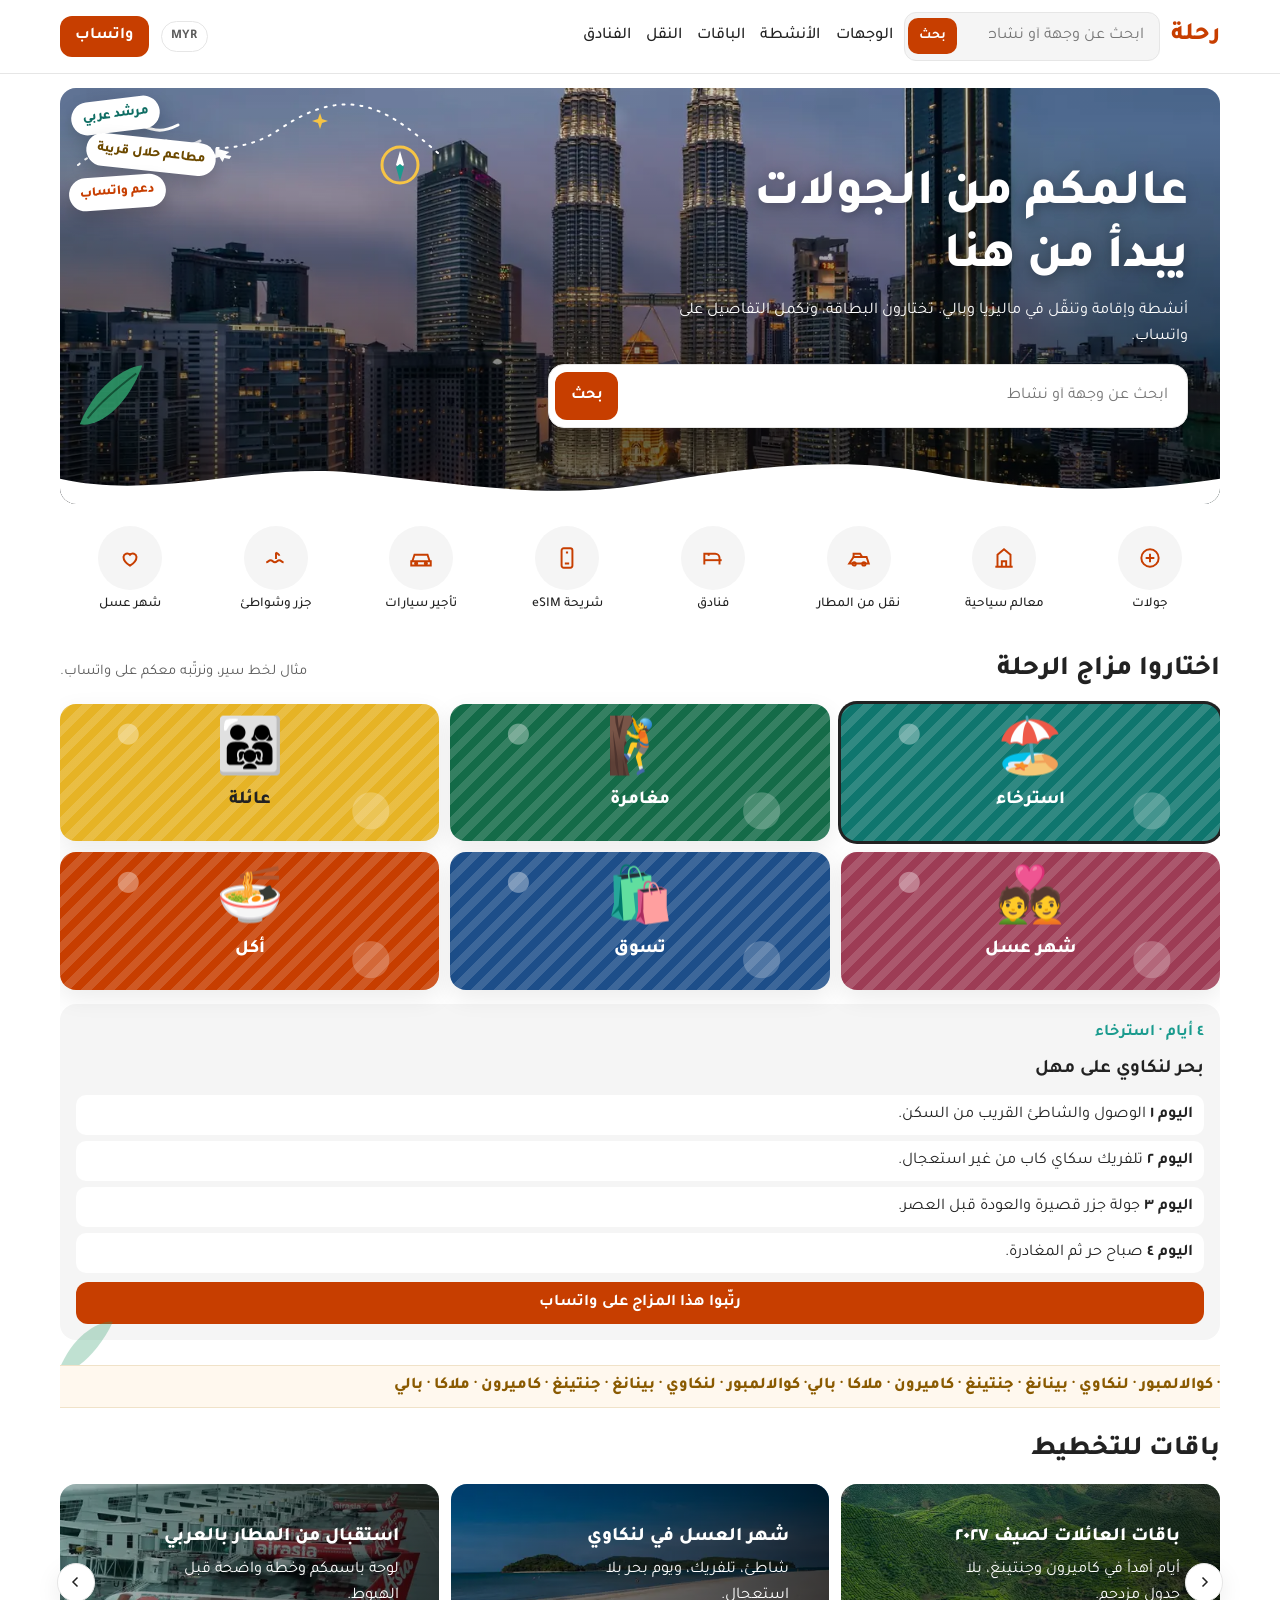
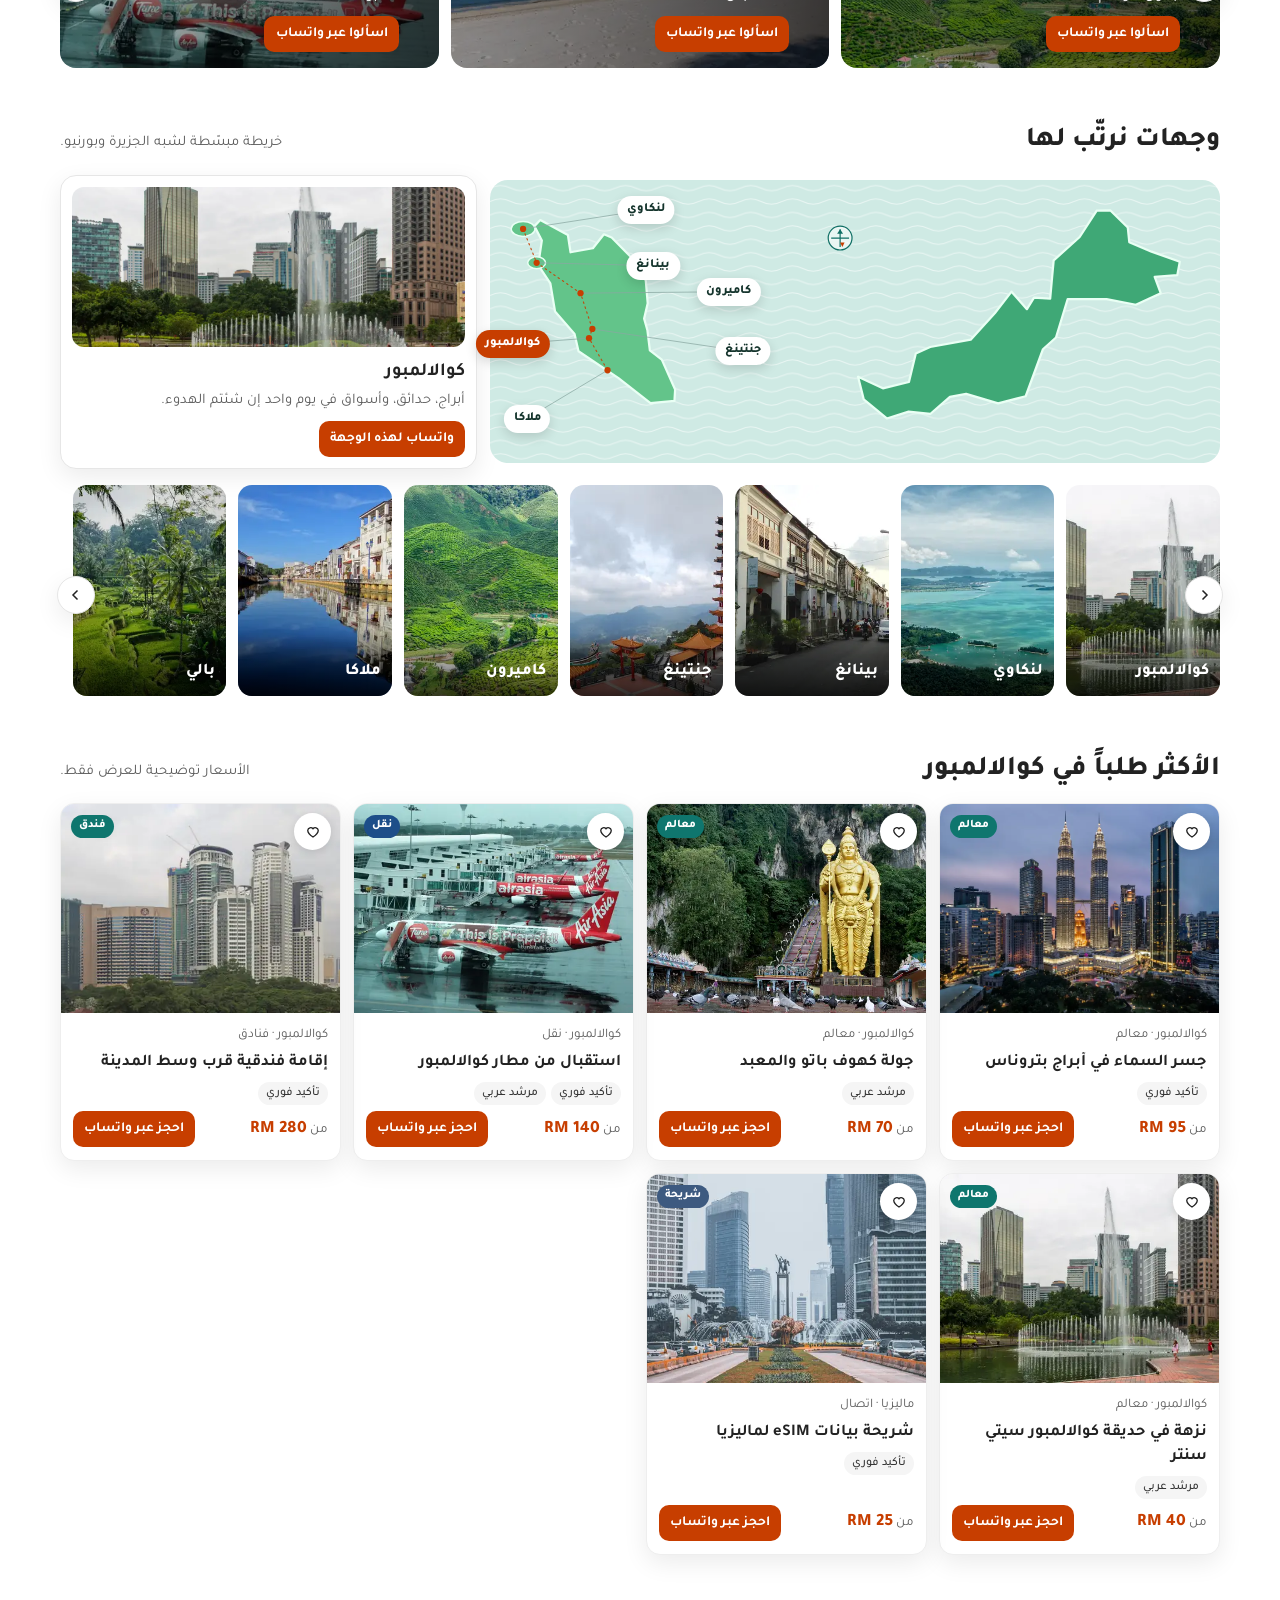
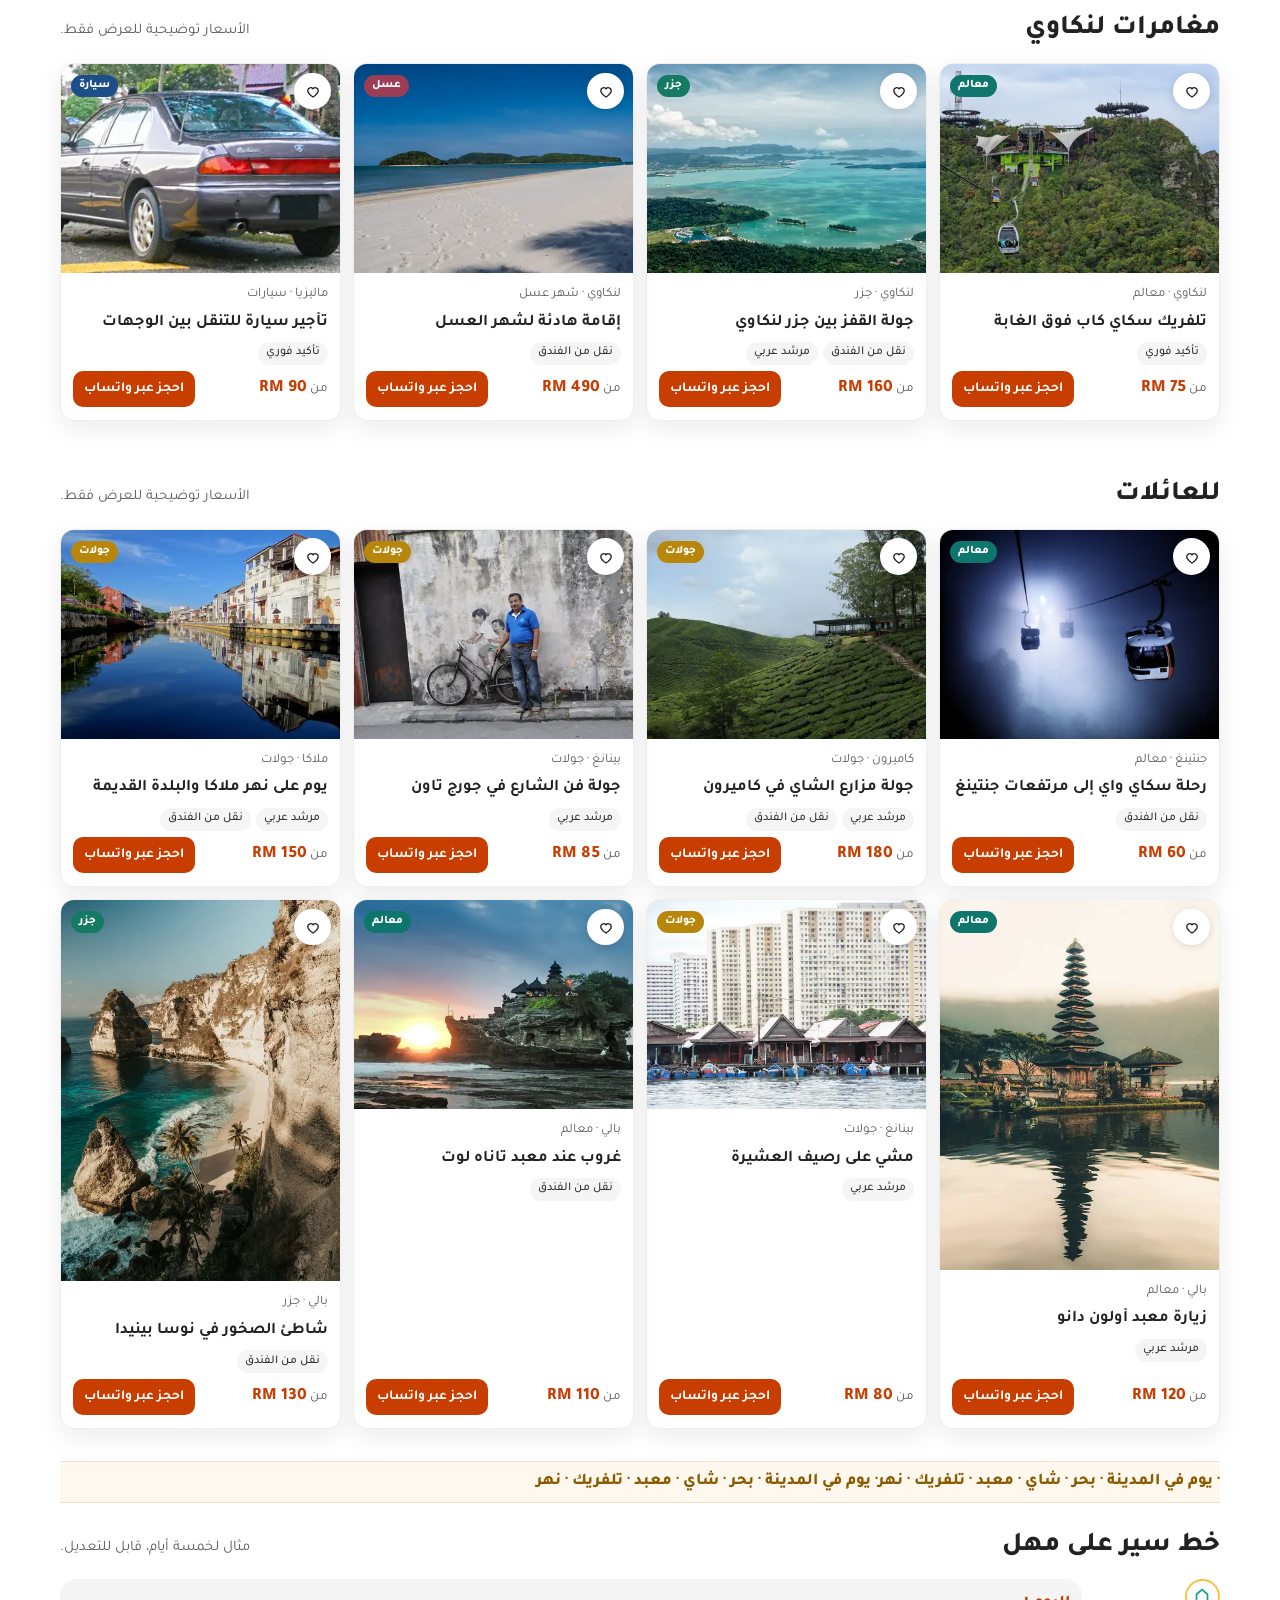
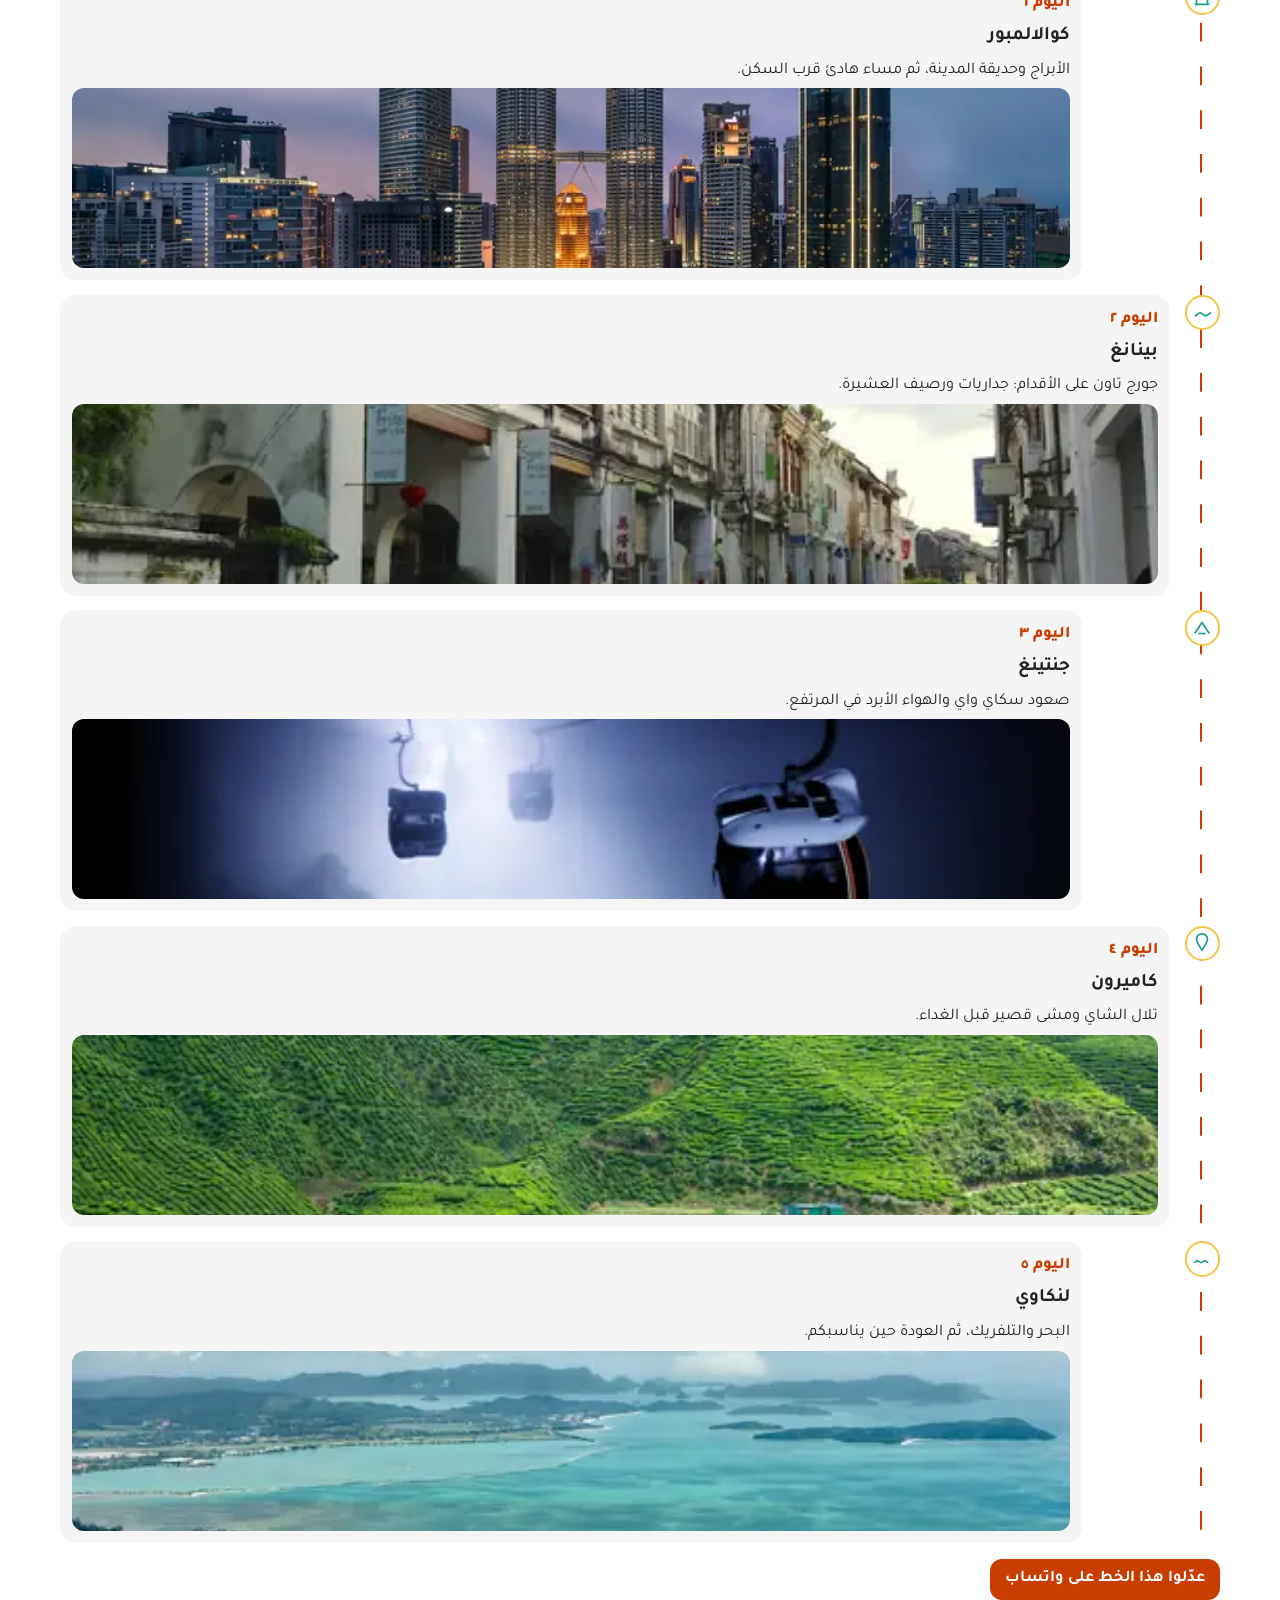
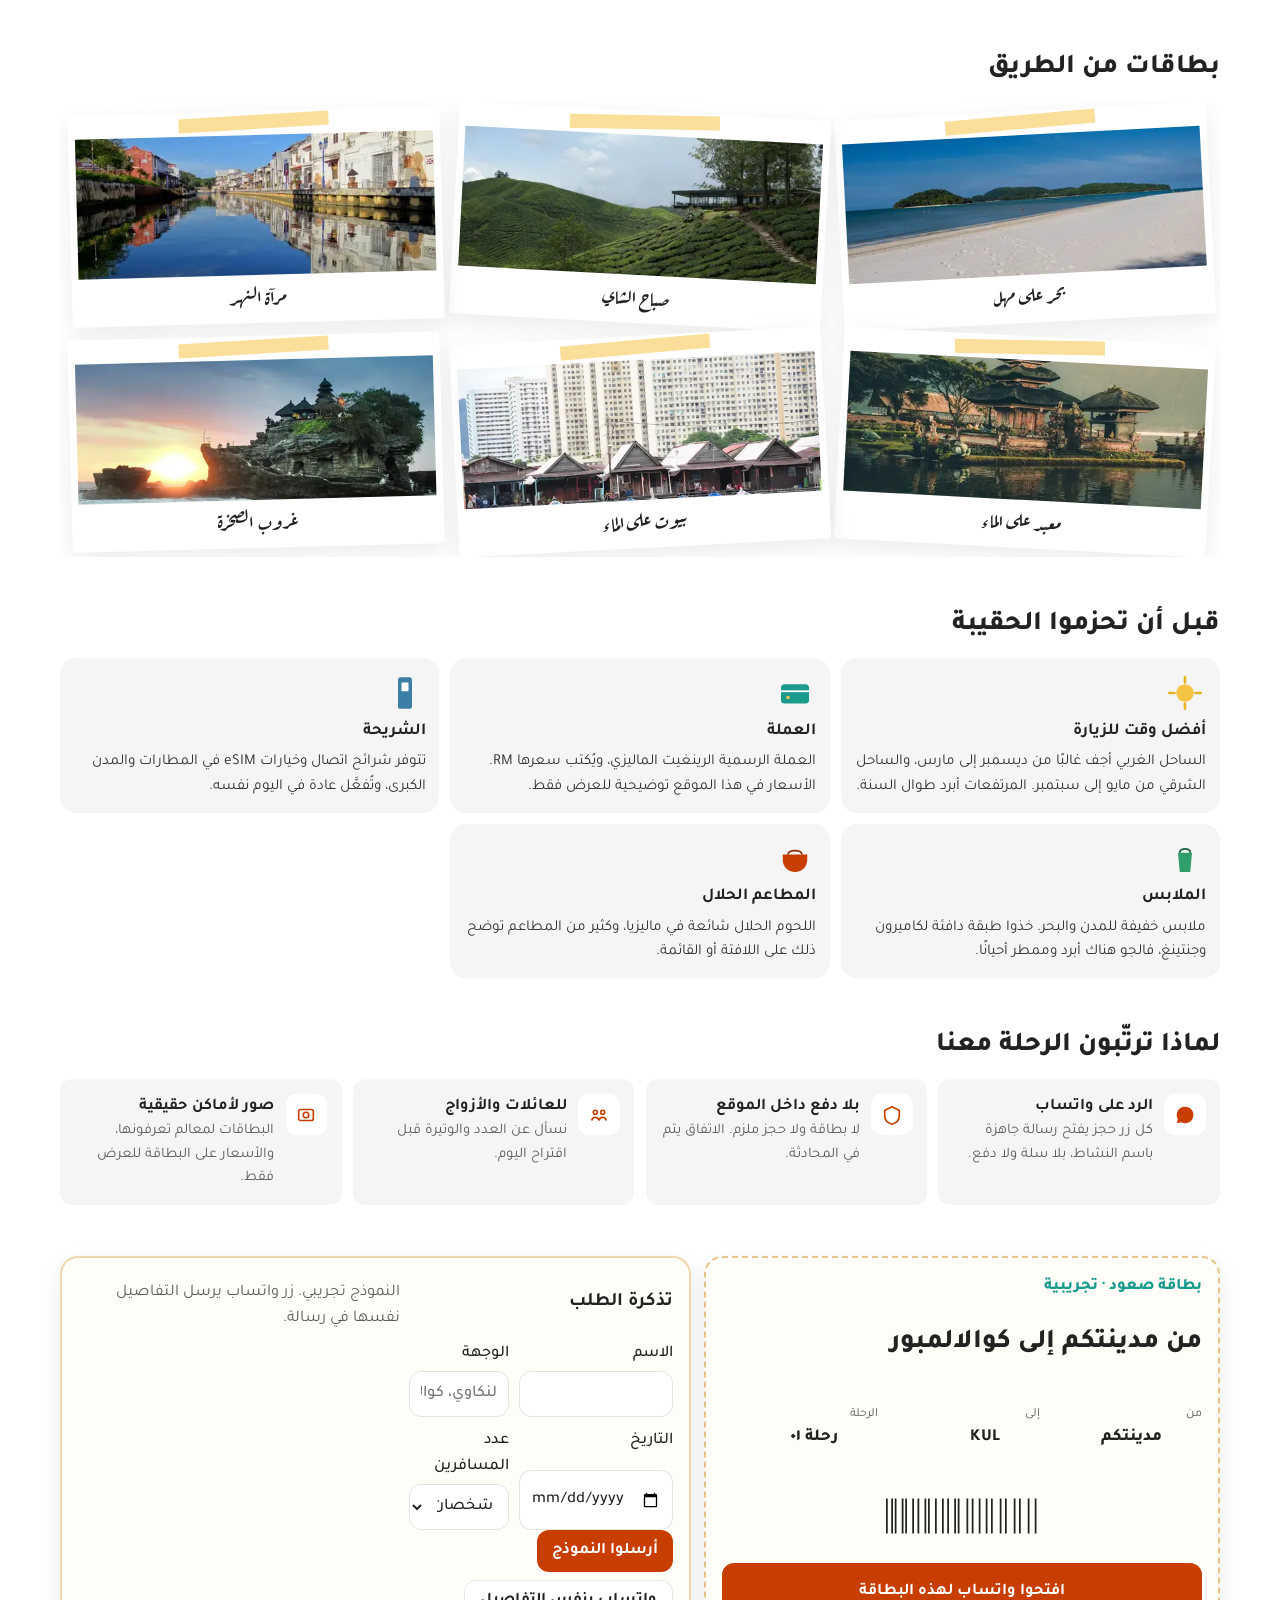
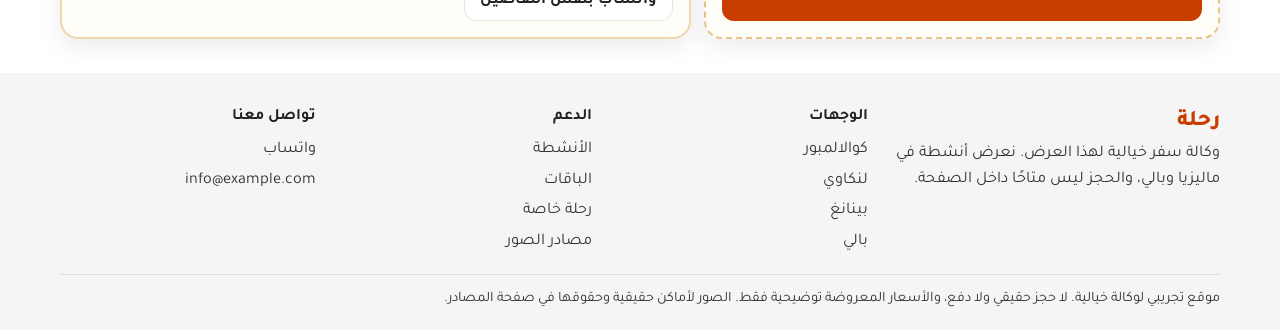
==== commit f22fd655: "Fix the hero stickers and replace the Malaysia map. Keep badges off the headline, use a real country" ====
--- a/index.html
+++ b/index.html
@@ -79,7 +79,7 @@
         </div>
         <div class="stickers" aria-hidden="true">
           <span class="sticker sticker--a">مرشد عربي</span>
-          <span class="sticker sticker--b">حلال مضمون</span>
+          <span class="sticker sticker--b">مطاعم حلال قريبة</span>
           <span class="sticker sticker--c">دعم واتساب</span>
         </div>
         <div class="hero__content">
@@ -114,12 +114,12 @@
           <p class="demo-note">مثال لخط سير، ونرتّبه معكم على واتساب.</p>
         </div>
         <div class="mood-grid">
-          <button class="mood-tile is-on" type="button" data-mood="relax" aria-pressed="true" style="--tile:#14998c">🏖️<span>استرخاء</span></button>
-          <button class="mood-tile" type="button" data-mood="adventure" aria-pressed="false" style="--tile:#146b48">🧗<span>مغامرة</span></button>
-          <button class="mood-tile" type="button" data-mood="family" aria-pressed="false" style="--tile:#e6b325">👨‍👩‍👧<span>عائلة</span></button>
-          <button class="mood-tile" type="button" data-mood="honeymoon" aria-pressed="false" style="--tile:#9d3c55">💑<span>شهر عسل</span></button>
-          <button class="mood-tile" type="button" data-mood="shop" aria-pressed="false" style="--tile:#3d7ea6">🛍️<span>تسوق</span></button>
-          <button class="mood-tile" type="button" data-mood="food" aria-pressed="false" style="--tile:#c73e00">🍜<span>أكل</span></button>
+          <button class="mood-tile is-on" type="button" data-mood="relax" aria-pressed="true" style="--tile:#0f766e"><span class="ico" aria-hidden="true">🏖️</span><span>استرخاء</span></button>
+          <button class="mood-tile" type="button" data-mood="adventure" aria-pressed="false" style="--tile:#146b48"><span class="ico" aria-hidden="true">🧗</span><span>مغامرة</span></button>
+          <button class="mood-tile" type="button" data-mood="family" aria-pressed="false" style="--tile:#e6b325"><span class="ico" aria-hidden="true">👨‍👩‍👧</span><span>عائلة</span></button>
+          <button class="mood-tile" type="button" data-mood="honeymoon" aria-pressed="false" style="--tile:#9d3c55"><span class="ico" aria-hidden="true">💑</span><span>شهر عسل</span></button>
+          <button class="mood-tile" type="button" data-mood="shop" aria-pressed="false" style="--tile:#1d4e89"><span class="ico" aria-hidden="true">🛍️</span><span>تسوق</span></button>
+          <button class="mood-tile" type="button" data-mood="food" aria-pressed="false" style="--tile:#c73e00"><span class="ico" aria-hidden="true">🍜</span><span>أكل</span></button>
         </div>
         <article class="itinerary" id="mood-plan" aria-live="polite">
           <p class="itinerary__kicker" id="mood-kicker">٤ أيام · استرخاء</p>
@@ -182,18 +182,46 @@
         </div>
         <div class="map-layout">
           <div class="map-stage">
-            <svg class="map-svg" viewBox="0 0 800 480" role="img" aria-label="خريطة مبسّطة لماليزيا">
-              <rect width="800" height="480" rx="28" fill="#e5f6f3"/>
-              <path fill="#7dcea0" d="M230 62c48-28 110-8 124 42 18 62-8 96 12 150 22 60-8 118-40 168-28 36-78 22-92-22-22-68-48-112-36-176 8-48-12-96 32-162z"/>
-              <path fill="#5dbe8a" d="M168 48c14-10 34-6 36 12 2 16-12 26-28 22-14-4-20-20-8-34z"/>
-              <path fill="#2f9e6b" d="M500 168c70-42 196-24 220 58 22 78-28 150-120 156-86 6-132-46-128-112 4-52 8-78 28-102z"/>
+            <svg class="map-svg" viewBox="0 0 980 380" role="img" aria-label="خريطة مبسّطة لماليزيا: شبه الجزيرة وبورنيو">
+              <defs>
+                <pattern id="seaWaves" width="56" height="18" patternUnits="userSpaceOnUse">
+                  <path d="M0 11 Q14 4 28 11 T56 11" fill="none" stroke="rgba(255,255,255,.55)" stroke-width="1.3"/>
+                </pattern>
+              </defs>
+              <rect width="980" height="380" rx="24" fill="#cfeae4"/>
+              <rect width="980" height="380" rx="24" fill="url(#seaWaves)"/>
+              <path fill="#63c48a" stroke="#e9fff4" stroke-width="3" stroke-linejoin="round" d="M104.5 73.7 L108.1 97 L138.1 91.6 L152.9 72.9 L163.3 77.2 L190.1 104.5 L209.1 134.9 L211.7 165.5 L206.9 186.1 L211.3 201.7 L214.6 228.6 L230.6 241.1 L248.5 281.2 L247.6 296.5 L215.4 299.5 L172.5 265.9 L118.8 229.9 L113.5 206.8 L87.3 176.5 L81 138.9 L64.7 114.2 L69.6 81.1 L59.6 61.9 L67.5 53.8 Z"/>
+              <path fill="#3fa876" stroke="#e9fff4" stroke-width="3" stroke-linejoin="round" d="M900.4 152 L867 167.5 L827.7 159.8 L775.5 159.8 L759.8 211.4 L742.3 227.2 L719.1 290.3 L682.1 299.9 L639.2 287.2 L617.4 291.2 L591 314.1 L562 310.9 L532.7 320.1 L501.7 294.5 L494.1 264.1 L527.4 279.7 L562.4 271.2 L571.6 232.8 L590.9 224.2 L645.3 214.4 L677.9 178.5 L700.1 149.9 L720.8 173.4 L730.3 157.9 L752 159.3 L754.6 130.4 L756.7 108 L791.6 76.5 L814.5 41 L832.9 40.9 L856.2 63.8 L858.2 83.5 L888.1 96.2 L926 109.8 L922.7 127.6 L892.3 129.9 Z"/>
+              <ellipse cx="44.4" cy="65.7" rx="16" ry="10" fill="#63c48a" stroke="#e9fff4" stroke-width="2"/>
+              <ellipse cx="62.6" cy="111.1" rx="12" ry="8" fill="#63c48a" stroke="#e9fff4" stroke-width="2"/>
+              <polyline points="44.4,65.7 62.6,111.1 121.5,151.9 137.4,200 132.9,212.3 157.8,255.4" fill="none" stroke="#c73e00" stroke-width="1.6" stroke-dasharray="2 5" stroke-linecap="round" opacity=".85"/>
+              <line x1="210" y1="40" x2="44.4" y2="65.7" stroke="#8aa8a2" stroke-width="1"/>
+              <line x1="220" y1="115" x2="62.6" y2="111.1" stroke="#8aa8a2" stroke-width="1"/>
+              <line x1="320" y1="150" x2="121.5" y2="151.9" stroke="#8aa8a2" stroke-width="1"/>
+              <line x1="340" y1="230" x2="137.4" y2="200" stroke="#8aa8a2" stroke-width="1"/>
+              <line x1="30" y1="220" x2="132.9" y2="212.3" stroke="#8aa8a2" stroke-width="1"/>
+              <line x1="50" y1="320" x2="157.8" y2="255.4" stroke="#8aa8a2" stroke-width="1"/>
+              <g fill="#c73e00">
+                <circle cx="44.4" cy="65.7" r="4.2"/>
+                <circle cx="62.6" cy="111.1" r="4.2"/>
+                <circle cx="121.5" cy="151.9" r="4.2"/>
+                <circle cx="137.4" cy="200" r="4.2"/>
+                <circle cx="132.9" cy="212.3" r="4.2"/>
+                <circle cx="157.8" cy="255.4" r="4.2"/>
+              </g>
+              <g transform="translate(470 78)" fill="none" stroke="#0f6e64" stroke-width="1.6">
+                <circle r="16" fill="rgba(255,255,255,.55)"/>
+                <path d="M0 -12 V12 M-12 0 H12" />
+                <path d="M0 -12 l4 6 h-8 z" fill="#0f6e64" stroke="none"/>
+                <path d="M0 6 h6 l-3 6 z" fill="#c73e00" stroke="none"/>
+              </g>
             </svg>
-            <button class="pin is-on" type="button" style="--x:27%;--y:58%" data-pin="kl" aria-pressed="true">كوالالمبور</button>
-            <button class="pin" type="button" style="--x:16%;--y:12%" data-pin="lang" aria-pressed="false">لنكاوي</button>
-            <button class="pin" type="button" style="--x:20%;--y:30%" data-pin="penang" aria-pressed="false">بينانغ</button>
-            <button class="pin" type="button" style="--x:40%;--y:46%" data-pin="genting" aria-pressed="false">جنتينغ</button>
-            <button class="pin" type="button" style="--x:34%;--y:34%" data-pin="cameron" aria-pressed="false">كاميرون</button>
-            <button class="pin" type="button" style="--x:24%;--y:76%" data-pin="malacca" aria-pressed="false">ملاكا</button>
+            <button class="pin is-on" type="button" style="--x:3.1%;--y:57.9%" data-pin="kl" aria-pressed="true">كوالالمبور</button>
+            <button class="pin" type="button" style="--x:21.4%;--y:10.5%" data-pin="lang" aria-pressed="false">لنكاوي</button>
+            <button class="pin" type="button" style="--x:22.4%;--y:30.3%" data-pin="penang" aria-pressed="false">بينانغ</button>
+            <button class="pin" type="button" style="--x:34.7%;--y:60.5%" data-pin="genting" aria-pressed="false">جنتينغ</button>
+            <button class="pin" type="button" style="--x:32.7%;--y:39.5%" data-pin="cameron" aria-pressed="false">كاميرون</button>
+            <button class="pin" type="button" style="--x:5.1%;--y:84.2%" data-pin="malacca" aria-pressed="false">ملاكا</button>
           </div>
           <article class="map-card" id="map-card">
             <img id="map-photo" src="img/klcc-520.webp" srcset="img/klcc-520.webp 520w, img/klcc-960.webp 960w" width="960" height="640" alt="حديقة وأبراج في كوالالمبور.">
--- a/css/styles.css
+++ b/css/styles.css
@@ -577,7 +577,7 @@
 .hero__art { position: absolute; inset: 0; z-index: 1; }
 .flightbox { position: absolute; inset-block-start: 0.4rem; inset-inline-end: 0.6rem; inline-size: 380px; block-size: 96px; overflow: hidden; }
 .flightbox svg { display: block; max-width: 100%; }
-.leaf--hero { position: absolute; inset-block-end: 5.5rem; inset-inline-start: 1rem; opacity: .9; }
+.leaf--hero { position: absolute; inset-block-start: auto; inset-block-end: 4.4rem; inset-inline-end: 0.6rem; inset-inline-start: auto; opacity: .85; }
 .stickers { position: absolute; inset: 0; z-index: 1; }
 .sticker {
   position: absolute;
@@ -590,19 +590,23 @@
   box-shadow: 0 8px 18px rgba(0, 0, 0, .18);
   animation: floaty 4.5s ease-in-out infinite;
 }
-.sticker--a { inset-block-start: 16%; inset-inline-end: 7%; transform: rotate(-8deg); color: #0f6e64; }
-.sticker--b { inset-block-start: 34%; inset-inline-start: 6%; transform: rotate(7deg); animation-delay: .6s; color: #8a5a00; }
-.sticker--c { inset-block-end: 28%; inset-inline-end: 10%; transform: rotate(-4deg); animation-delay: 1s; color: var(--orange); }
+.sticker--a { inset-block-start: 0.7rem; inset-inline-end: 0.7rem; transform: rotate(-7deg); color: #0f6e64; }
+.sticker--b { inset-block-start: 3.1rem; inset-inline-end: 1.6rem; transform: rotate(6deg); animation-delay: .6s; color: #6d4a00; }
+.sticker--c { inset-block-start: 5.5rem; inset-inline-end: 0.55rem; transform: rotate(-4deg); animation-delay: 1s; color: var(--orange); }
 .wave { position: absolute; inset-inline: 0; inset-block-end: -1px; z-index: 1; inline-size: 100%; block-size: 54px; }
 .leaf--corner { position: absolute; inset-block-start: auto; inset-block-end: -0.8rem; inset-inline-end: -0.5rem; inline-size: 64px; opacity: .35; }
 
 .mood, .route-sec { position: relative; overflow: hidden; }
 .mood-grid { display: grid; grid-template-columns: repeat(2, 1fr); gap: 0.7rem; }
 .mood-tile {
-  min-block-size: 6.2rem;
+  min-block-size: 8.6rem;
   border: 0;
   border-radius: 16px;
-  background: var(--tile);
+  background-color: var(--tile);
+  background-image:
+    radial-gradient(circle at 18% 22%, rgba(255,255,255,.35) 0 10px, transparent 11px),
+    radial-gradient(circle at 82% 78%, rgba(255,255,255,.22) 0 18px, transparent 19px),
+    repeating-linear-gradient(135deg, rgba(255,255,255,.14) 0 8px, transparent 8px 16px);
   color: #fff;
   font-weight: 800;
   font-size: 1.15rem;
@@ -610,9 +614,10 @@
   display: grid;
   align-content: center;
   justify-items: center;
-  gap: 0.2rem;
+  gap: 0.15rem;
   box-shadow: var(--shadow);
 }
+.mood-tile .ico { font-size: 3.4rem; line-height: 1; }
 .mood-tile[data-mood="family"] { color: #222; }
 .mood-tile.is-on { box-shadow: 0 0 0 3px #222; }
 .itinerary {
@@ -640,30 +645,20 @@
   top: var(--y);
   transform: translate(-50%, -50%);
   border: 0;
-  background: transparent;
+  background: #fff;
   color: #14342c;
   font-weight: 800;
-  font-size: 0.75rem;
+  font-size: 0.78rem;
   white-space: nowrap;
   cursor: pointer;
-  min-inline-size: 2.4rem;
-  min-block-size: 2.4rem;
-  padding: 1rem 0.2rem 0;
-}
-.pin::before {
-  content: "";
-  position: absolute;
-  inset-block-start: 0;
-  inset-inline-start: 50%;
-  inline-size: 12px;
-  block-size: 12px;
-  margin-inline-start: -6px;
-  border-radius: 50%;
-  background: var(--orange);
-  box-shadow: 0 0 0 0 rgba(199, 62, 0, .45);
-  animation: pulse 1.8s ease-out infinite;
-}
-.pin.is-on { color: var(--orange); }
+  min-block-size: 1.75rem;
+  padding: 0.2rem 0.6rem;
+  border-radius: 999px;
+  box-shadow: 0 4px 12px rgba(0, 0, 0, .14);
+  z-index: 2;
+}
+.pin.is-on { background: var(--orange); color: #fff; }
+.map-svg .map-dot { transform-box: fill-box; transform-origin: center; }
 .map-card {
   display: grid;
   grid-template-columns: 116px 1fr;
@@ -795,9 +790,14 @@
   .stop:nth-child(even) .stop__body { margin-inline-start: 8%; }
 }
 
+@media (max-width: 1000px) {
+  .leaf--hero { display: none; }
+}
 @media (max-width: 700px) {
-  .sticker--b, .sticker--c, .compass, .spark, .leaf--hero { display: none; }
-  .flightbox { transform: scale(0.58); transform-origin: top right; }
+  .flightbox { transform: scale(0.55); transform-origin: top left; }
+}
+@media (max-width: 600px) {
+  .stickers { display: none; }
 }
 
 @media (prefers-reduced-motion: no-preference) {
